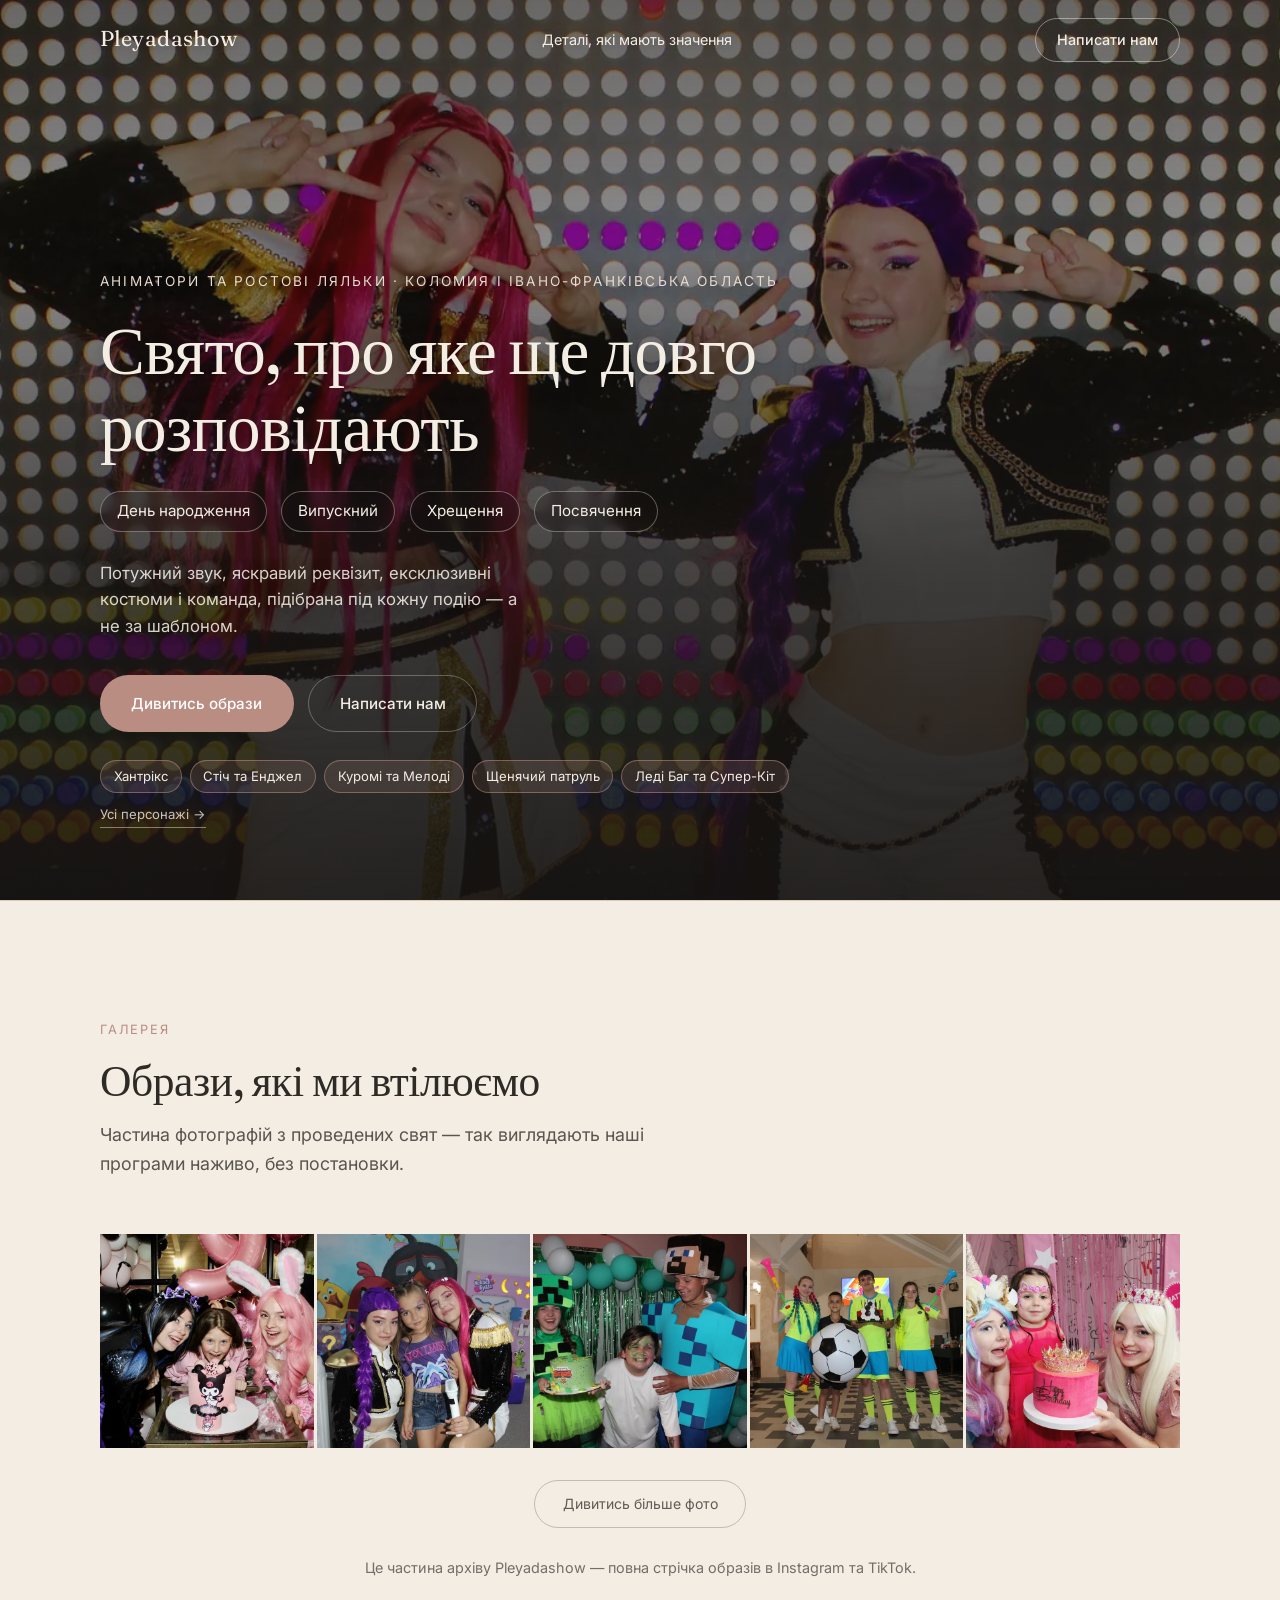
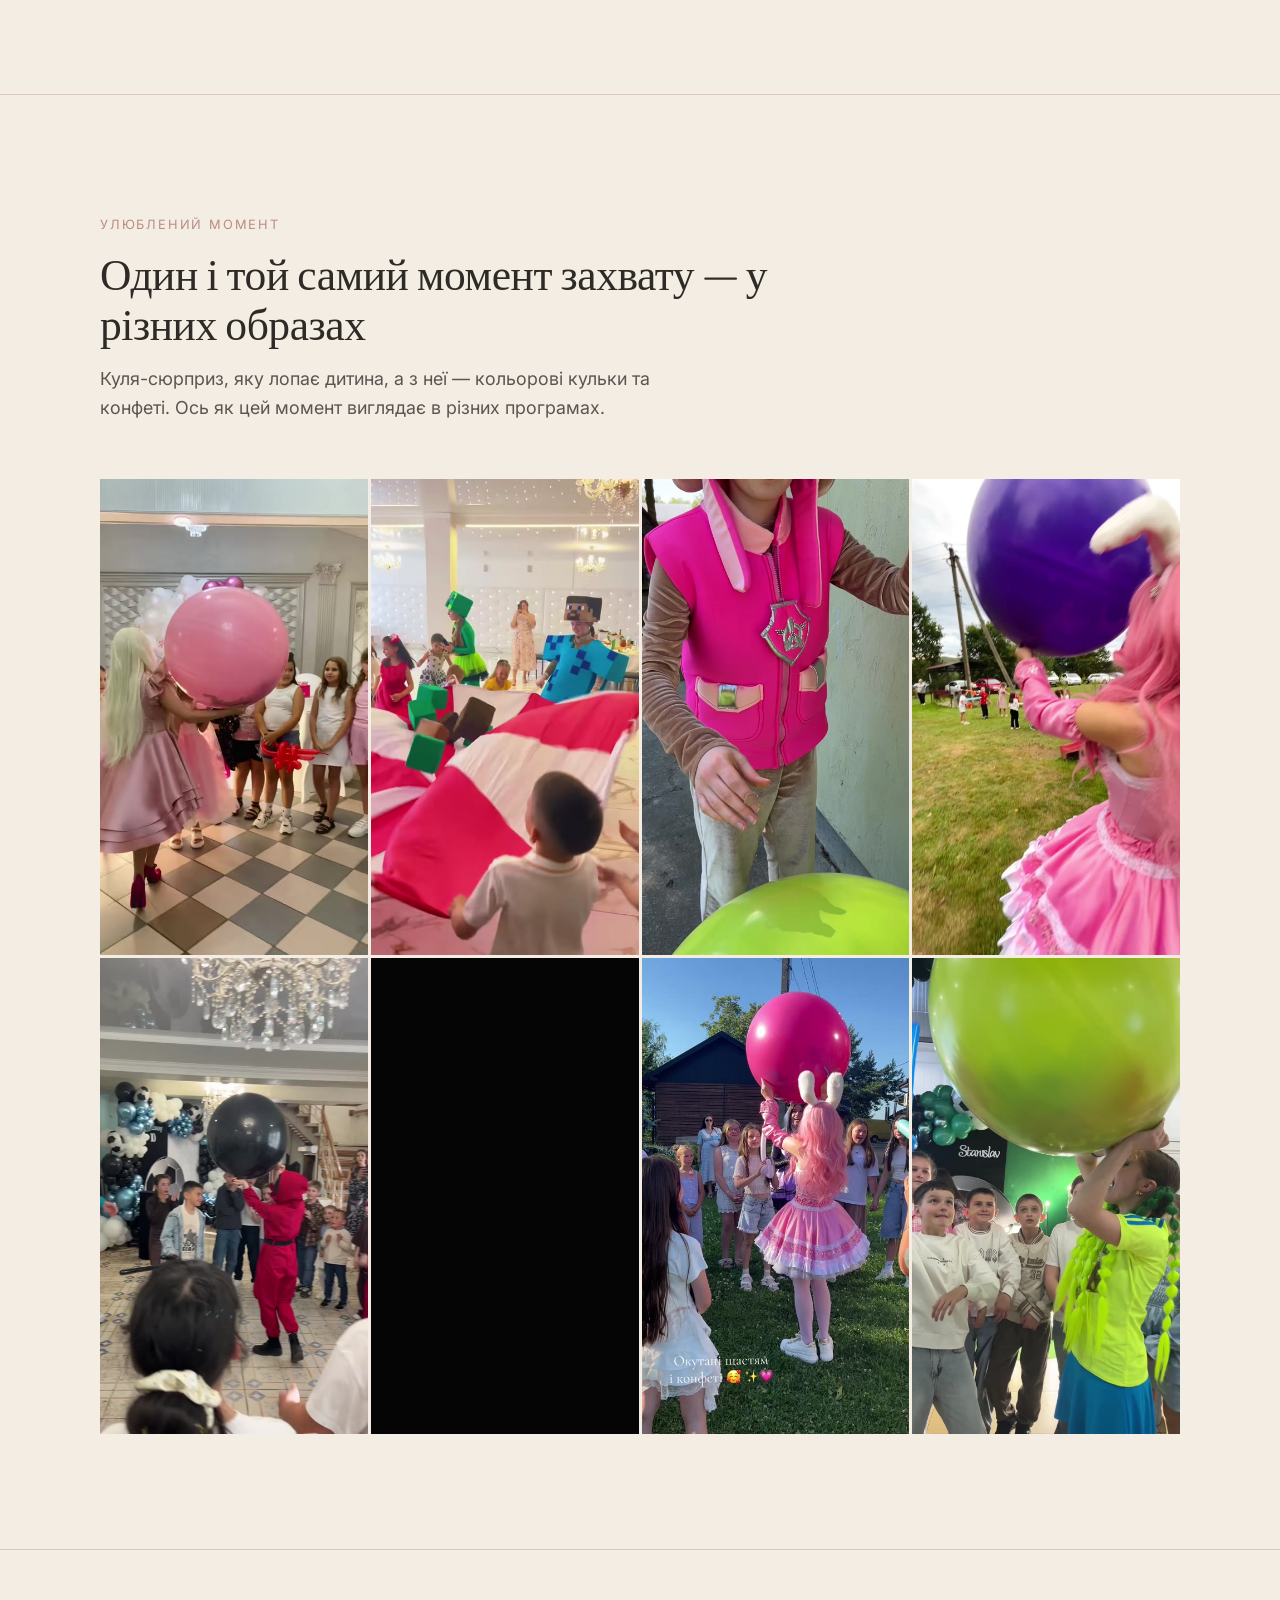
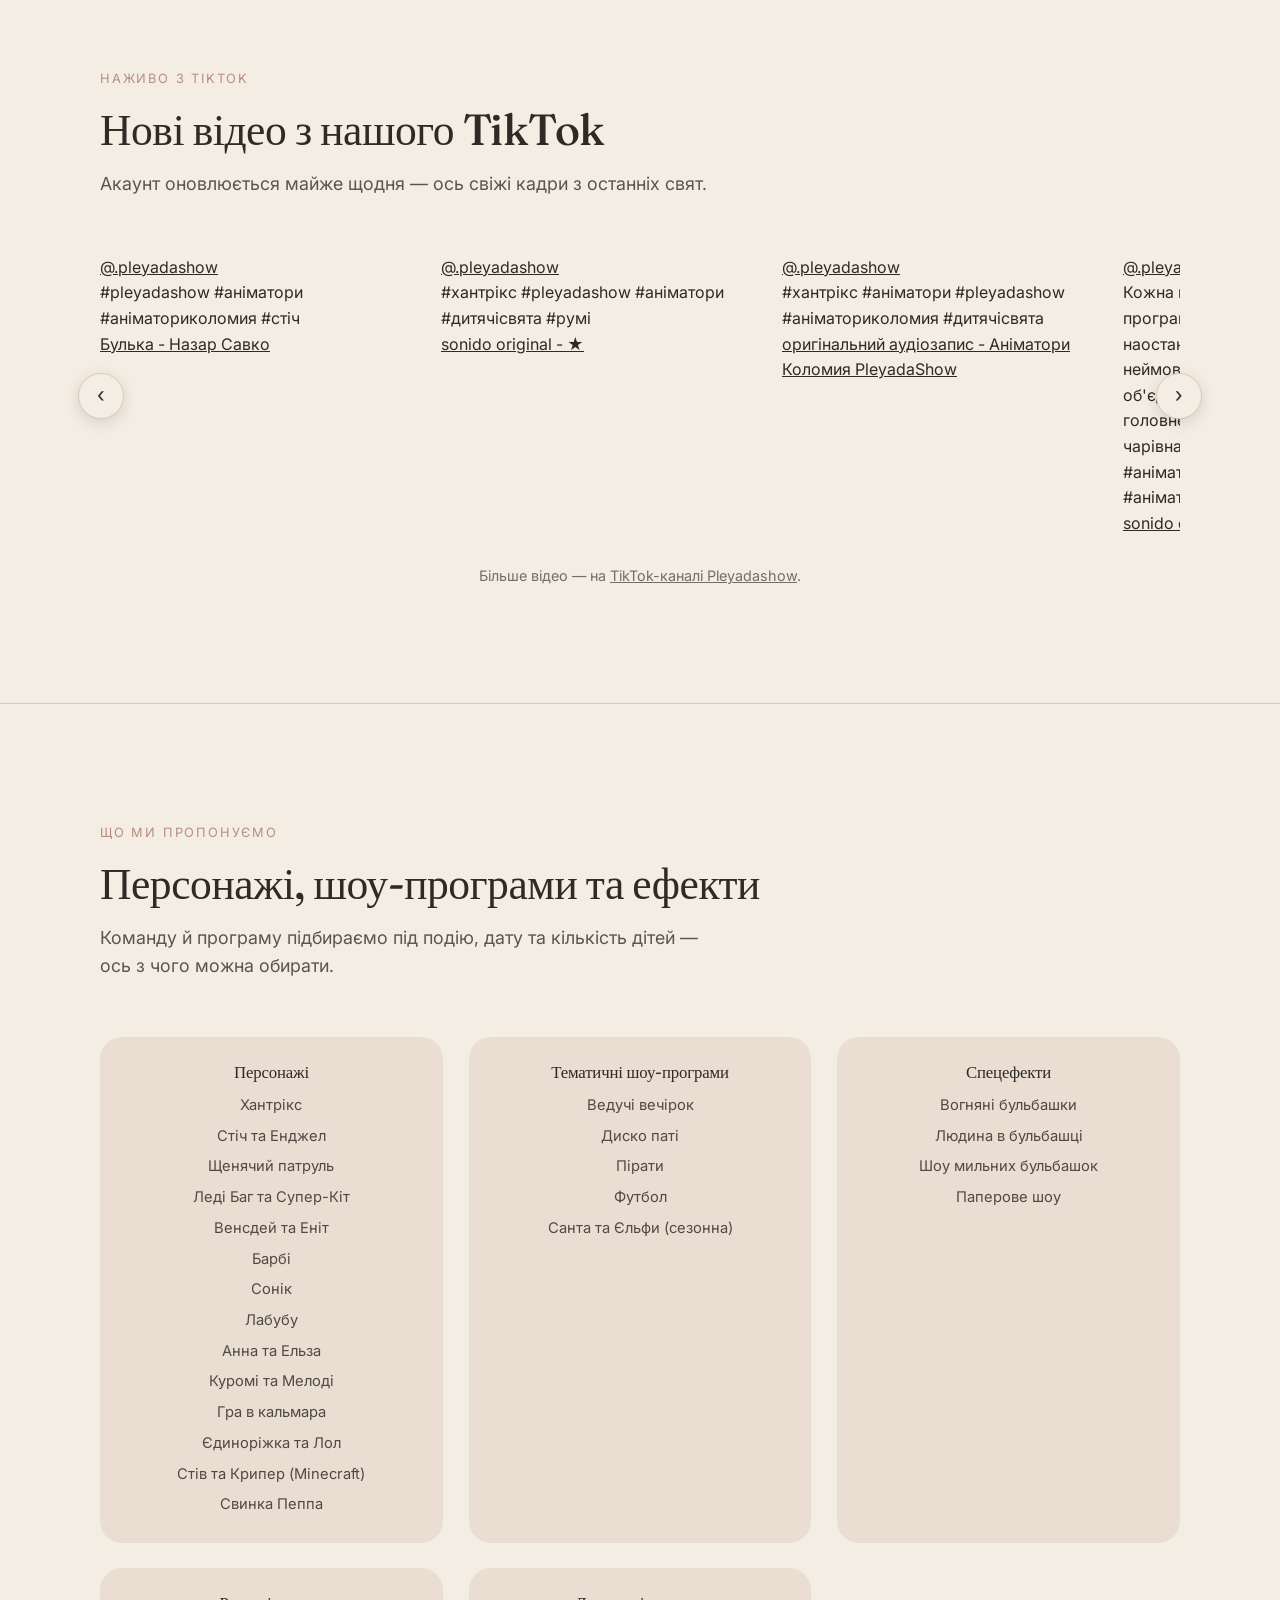
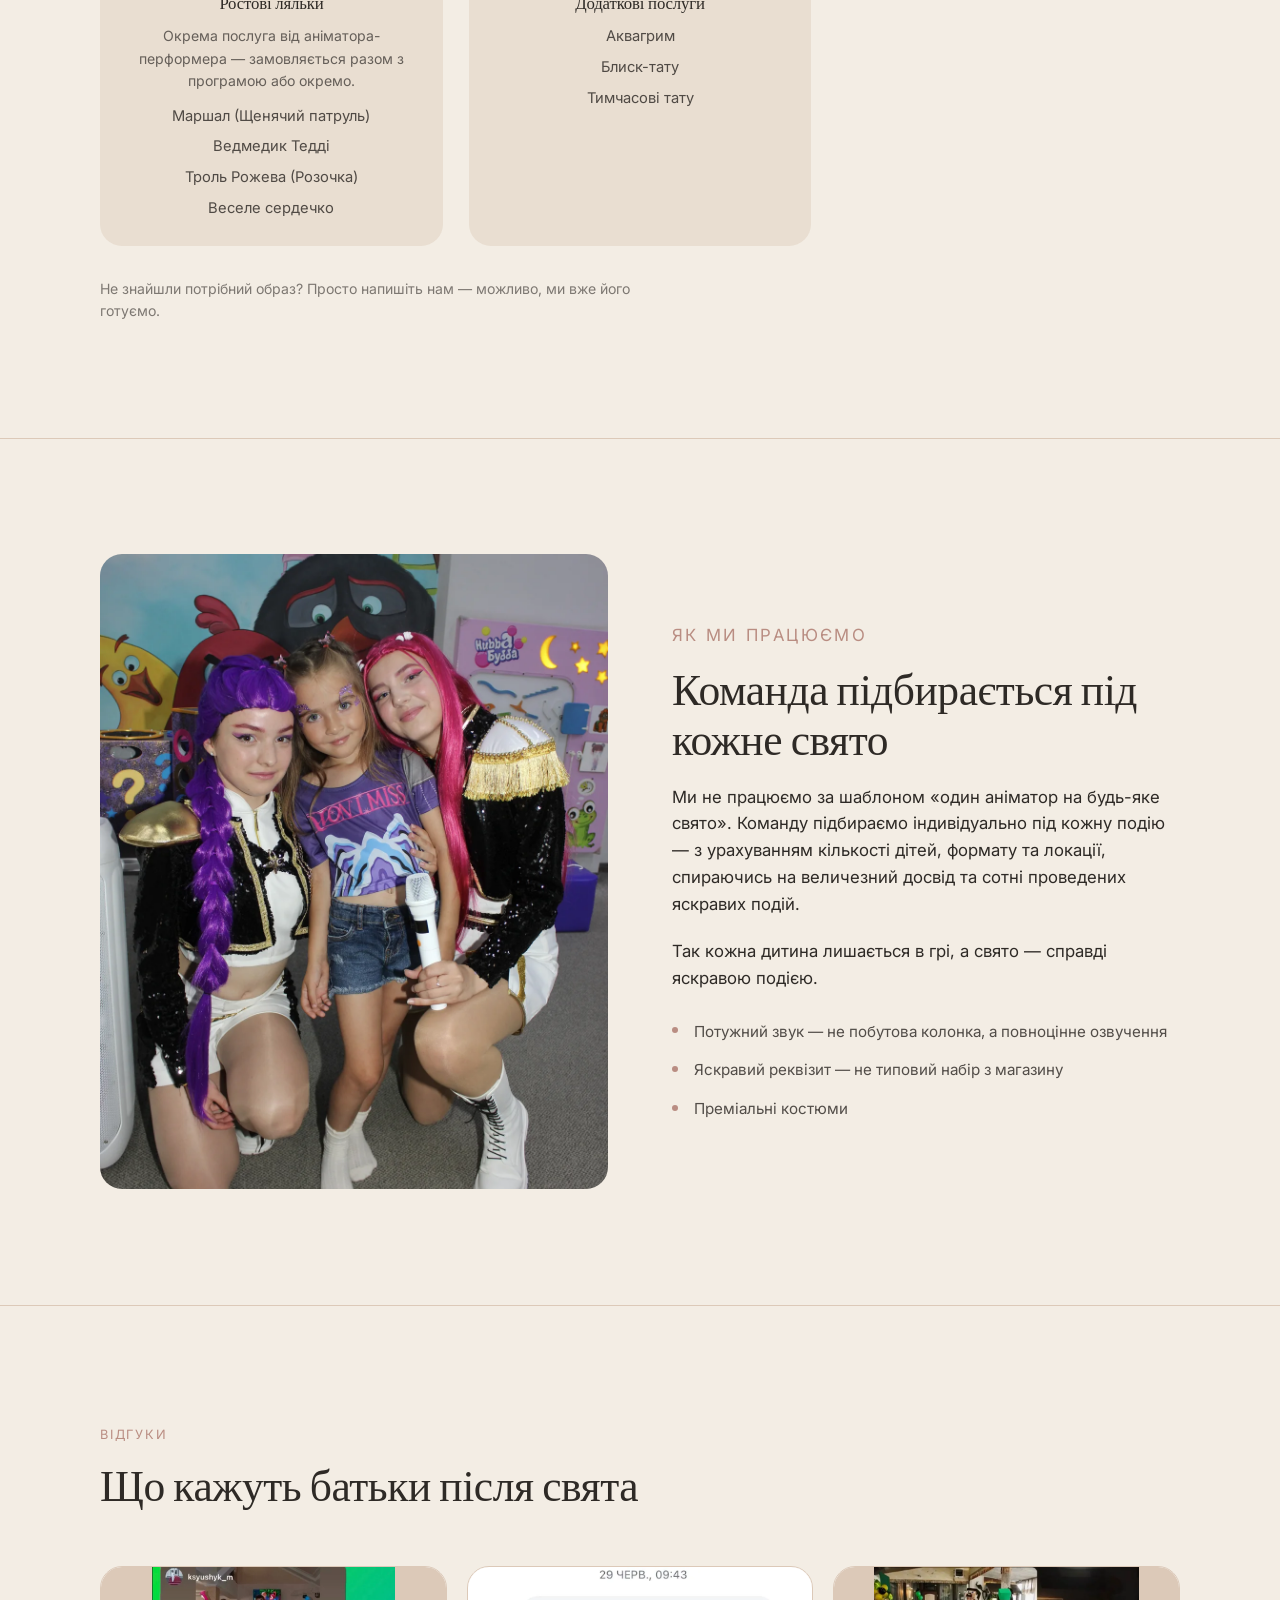
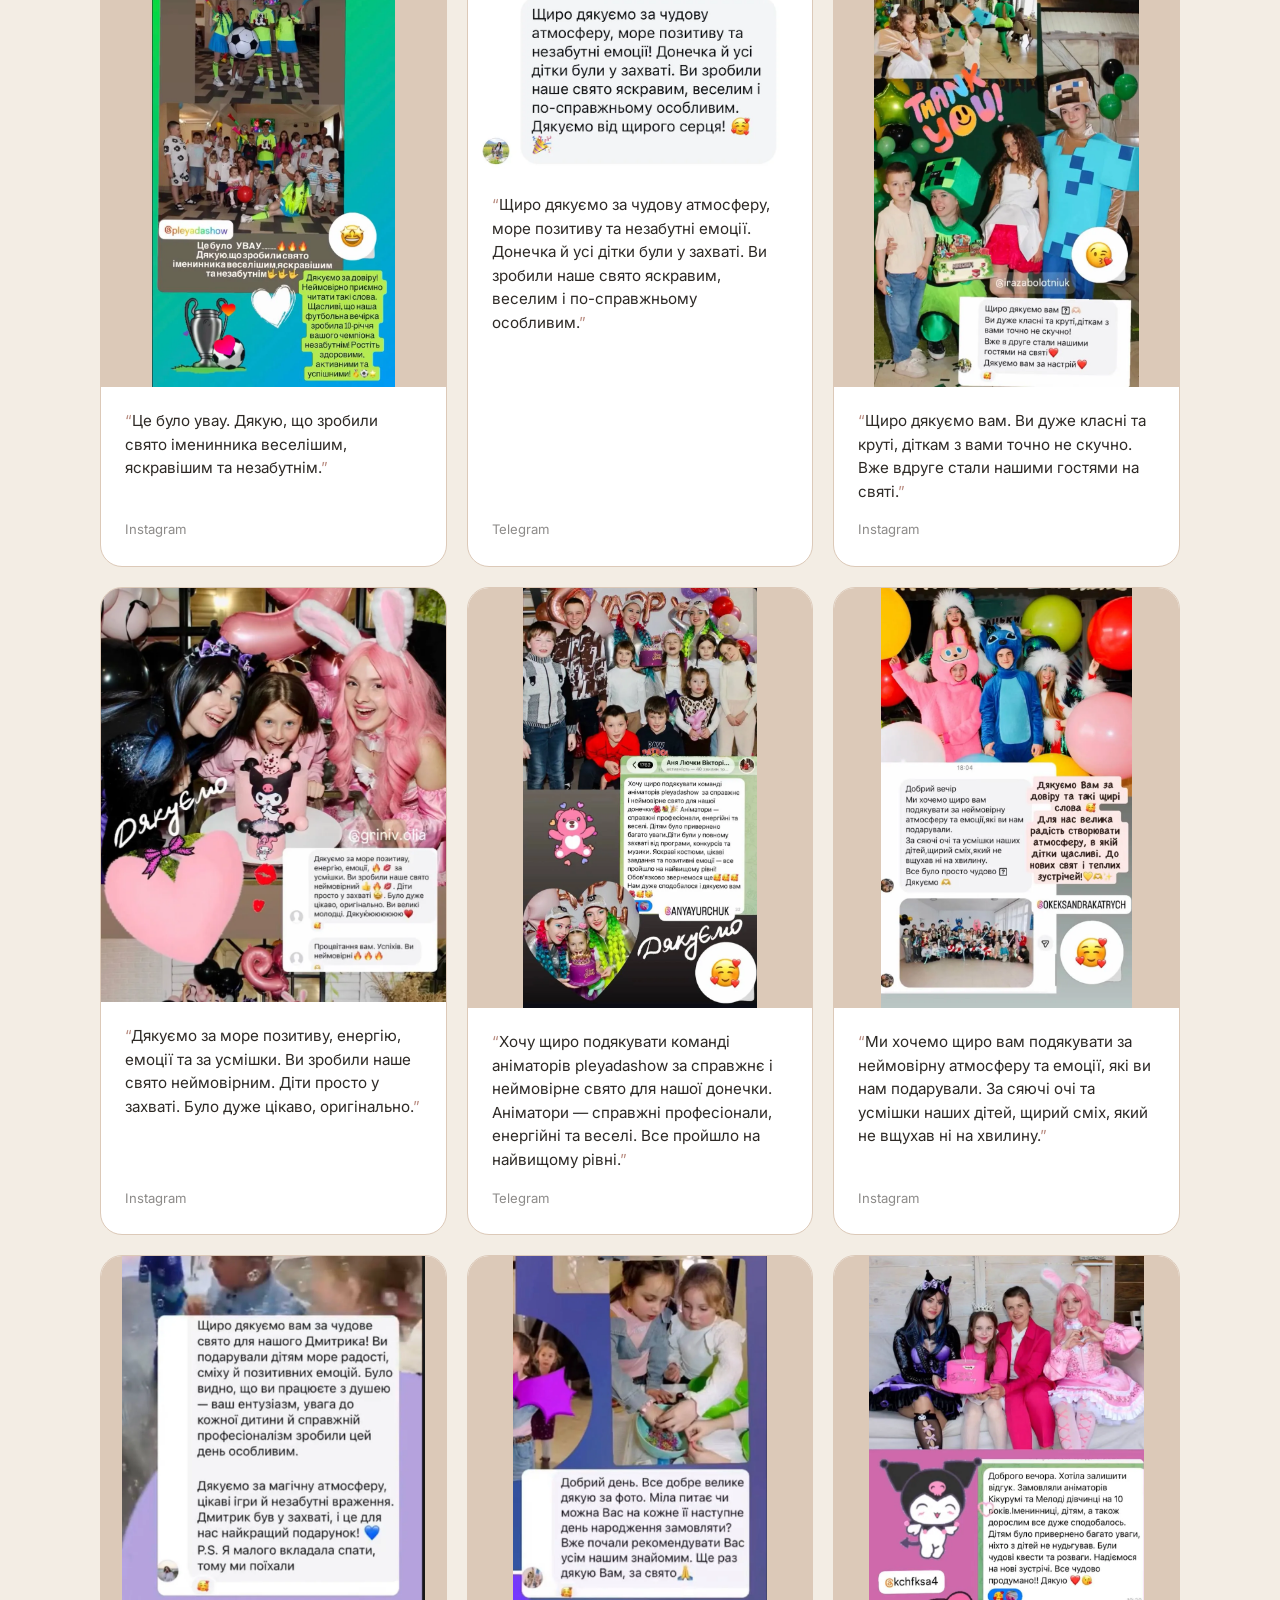
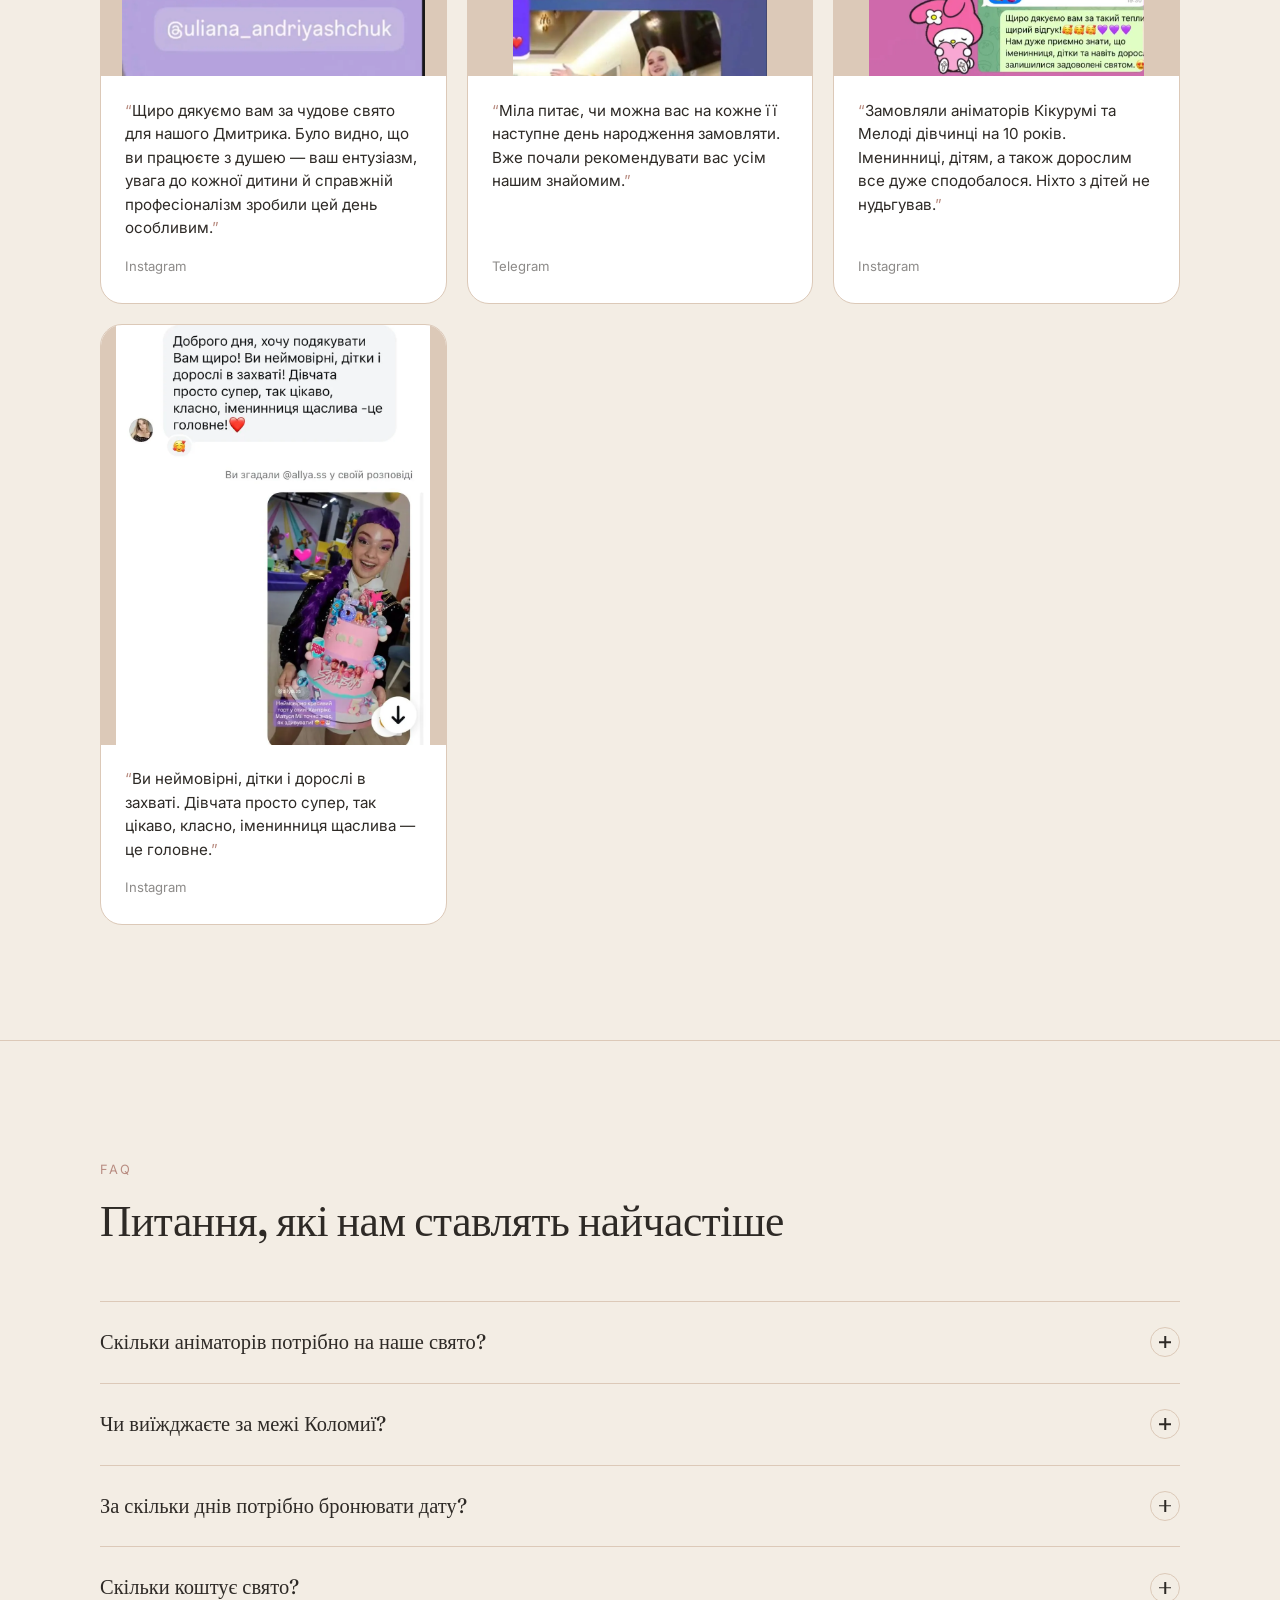
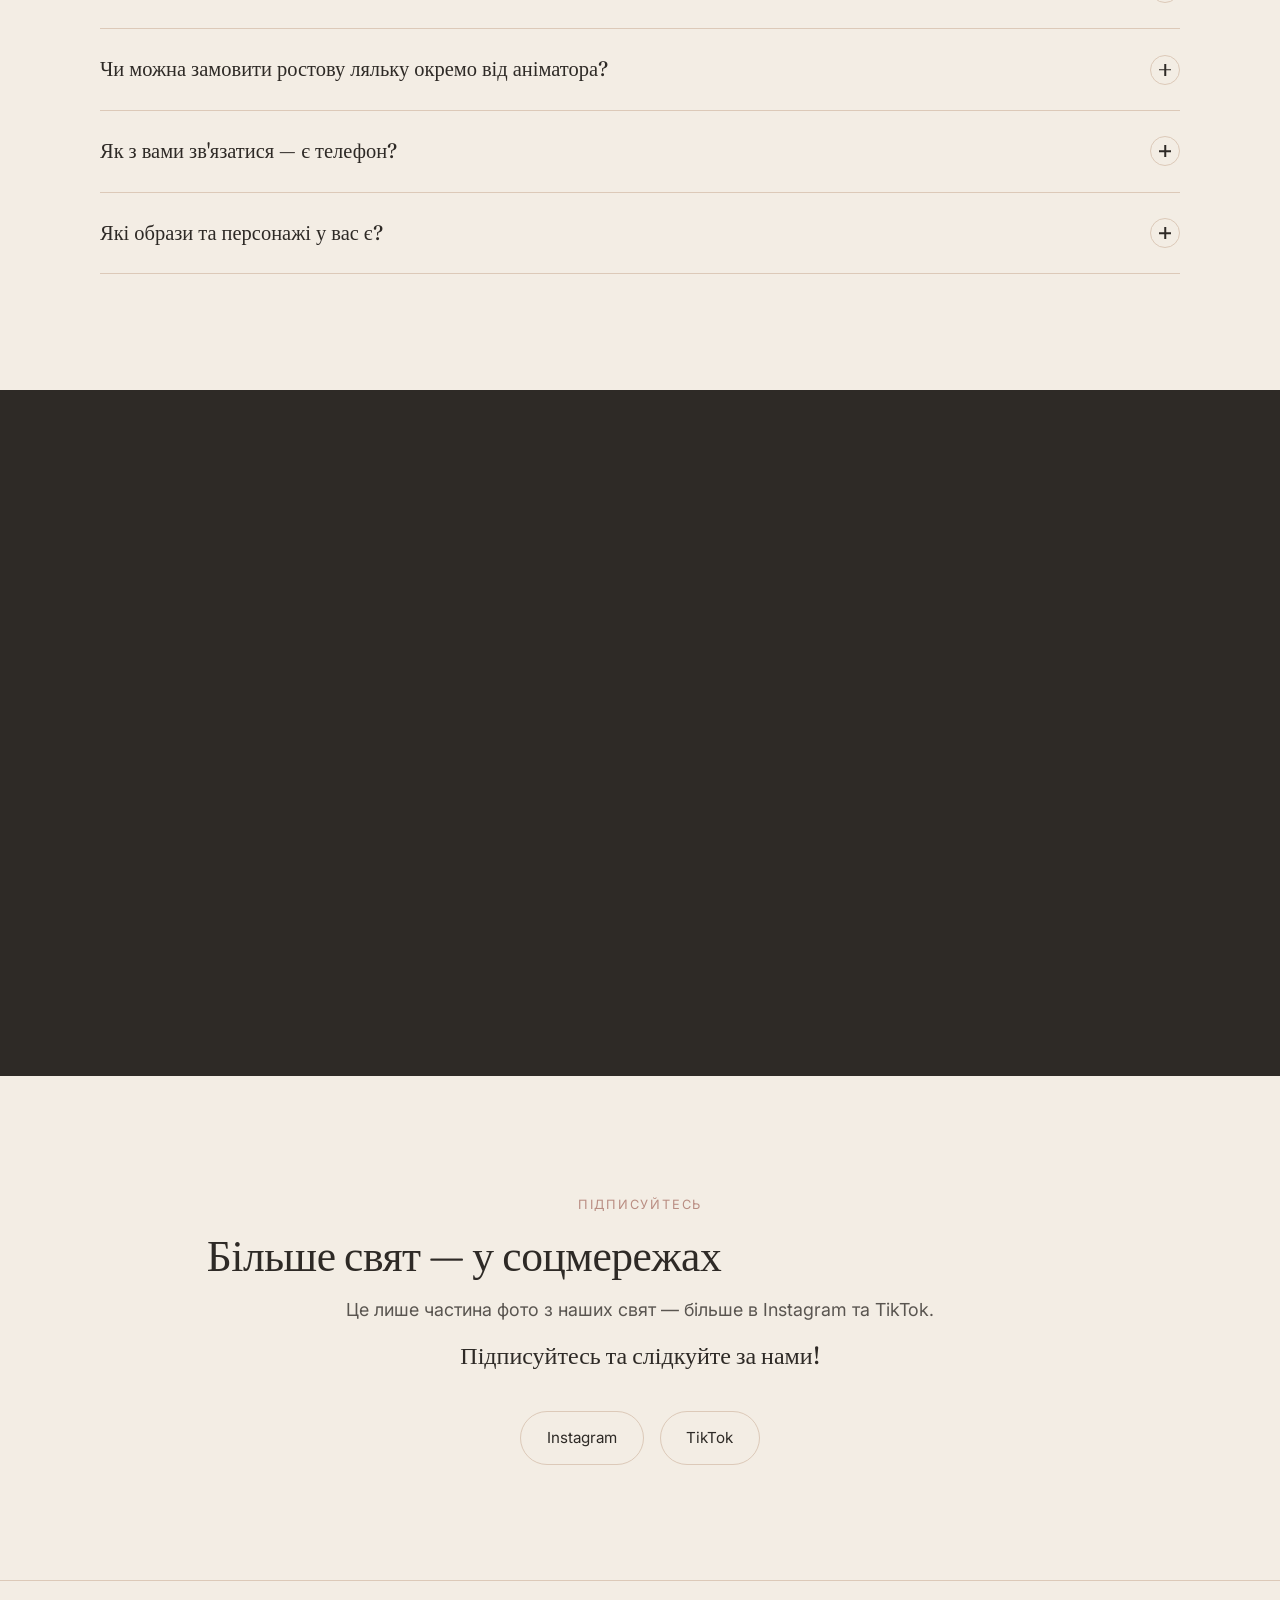
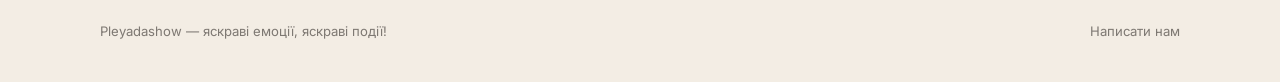
==== index.html @ 6a810af1 "Додано гамбургер-меню для мобільної навігації - Іконка гамбургера в шапці на мобільних (<640px), від" ====
<!DOCTYPE html>
<html lang="uk">
<head>
<!-- Google tag (gtag.js) -->
<script async src="https://www.googletagmanager.com/gtag/js?id=G-N60QJBLRVB"></script>
<script>
  window.dataLayer = window.dataLayer || [];
  function gtag(){dataLayer.push(arguments);}
  gtag('js', new Date());
  gtag('config', 'G-N60QJBLRVB');
</script>
<meta charset="UTF-8">
<meta name="viewport" content="width=device-width, initial-scale=1">
<title>Pleyadashow — аніматори та ростові ляльки в Коломиї | Івано-Франківська область</title>
<meta name="description" content="Аніматори та ростові ляльки для дитячих свят у Коломиї, Івано-Франківську, Косові та по всій області. Дні народження, випускні, хрещення, посвячення. Пишіть у Telegram або Instagram.">
<link rel="canonical" href="https://animatory.in.ua/">

<!-- Open Graph -->
<meta property="og:type" content="website">
<meta property="og:locale" content="uk_UA">
<meta property="og:site_name" content="Pleyadashow">
<meta property="og:title" content="Pleyadashow — аніматори та ростові ляльки в Коломиї">
<meta property="og:description" content="Аніматори та ростові ляльки для дитячих свят у Коломиї, Івано-Франківську, Косові та по всій області. Дні народження, випускні, хрещення, посвячення.">
<meta property="og:url" content="https://animatory.in.ua/">
<meta property="og:image" content="https://animatory.in.ua/assets/images/og-image.jpg">
<meta property="og:image:width" content="1200">
<meta property="og:image:height" content="630">
<meta name="twitter:card" content="summary_large_image">
<meta name="twitter:title" content="Pleyadashow — аніматори та ростові ляльки в Коломиї">
<meta name="twitter:description" content="Аніматори та ростові ляльки для дитячих свят у Коломиї, Івано-Франківську, Косові та по всій області.">
<meta name="twitter:image" content="https://animatory.in.ua/assets/images/og-image.jpg">

<link rel="icon" href="favicon.ico" sizes="any">
<link rel="icon" type="image/png" sizes="32x32" href="assets/images/favicon-32.png">
<link rel="icon" type="image/png" sizes="192x192" href="assets/images/icon-192.png">
<link rel="apple-touch-icon" href="assets/images/apple-touch-icon.png">
<meta name="theme-color" content="#2E2A26">

<link rel="preconnect" href="https://fonts.googleapis.com">
<link rel="preconnect" href="https://fonts.gstatic.com" crossorigin>
<link href="https://fonts.googleapis.com/css2?family=Fraunces:ital,opsz,wght@0,9..144,400;0,9..144,500;1,9..144,500&family=Inter:wght@400;500;600&display=swap" rel="stylesheet">
<link rel="stylesheet" href="assets/css/style.css">

<script type="application/ld+json">
{
  "@context": "https://schema.org",
  "@type": "EntertainmentBusiness",
  "name": "Pleyadashow",
  "description": "Аніматори та ростові ляльки для дитячих свят: дні народження, випускні, хрещення, посвячення. Працюємо в Коломиї, Івано-Франківську, Косові та по всій області.",
  "url": "https://animatory.in.ua/",
  "image": "https://animatory.in.ua/assets/images/og-image.jpg",
  "telephone": "+380637863877",
  "priceRange": "$$",
  "address": {
    "@type": "PostalAddress",
    "addressLocality": "Коломия",
    "addressRegion": "Івано-Франківська область",
    "addressCountry": "UA"
  },
  "areaServed": [
    {"@type": "City", "name": "Коломия"},
    {"@type": "City", "name": "Івано-Франківськ"},
    {"@type": "City", "name": "Косів"},
    {"@type": "City", "name": "Городенка"},
    {"@type": "City", "name": "Снятин"},
    {"@type": "City", "name": "Ланчин"},
    {"@type": "City", "name": "Космач"},
    {"@type": "City", "name": "Печеніжин"},
    {"@type": "City", "name": "Рожнів (Косівський район)"},
    {"@type": "City", "name": "Матеївці"},
    {"@type": "City", "name": "Яремче"},
    {"@type": "City", "name": "Заболотів"},
    {"@type": "City", "name": "Гвіздець"},
    {"@type": "City", "name": "Отинія"},
    {"@type": "City", "name": "Чернелиця (Коломийський район)"},
    {"@type": "City", "name": "Коршів (Коломийський район)"},
    {"@type": "City", "name": "Нижнів (Коломийський район)"},
    {"@type": "City", "name": "Підгайчики"},
    {"@type": "City", "name": "П'ядики"},
    {"@type": "City", "name": "Кути"},
    {"@type": "City", "name": "Яблунів"},
    {"@type": "City", "name": "Пістинь"},
    {"@type": "City", "name": "Кобаки"},
    {"@type": "City", "name": "Річка"},
    {"@type": "City", "name": "Шешори"}
  ],
  "sameAs": [
    "https://instagram.com/pleyadashow",
    "https://t.me/Fetyushka",
    "https://tiktok.com/@.pleyadashow"
  ]
}
</script>

<script type="application/ld+json">
{
  "@context": "https://schema.org",
  "@type": "FAQPage",
  "mainEntity": [
    {
      "@type": "Question",
      "name": "Скільки аніматорів потрібно на наше свято?",
      "acceptedAnswer": {
        "@type": "Answer",
        "text": "Ми не працюємо за шаблоном «один аніматор на будь-яке свято». Команду підбираємо індивідуально під кожну подію — з урахуванням кількості дітей, формату та локації, спираючись на великий досвід та сотні проведених свят. Фінальне рішення приймаємо після короткого брифу від вас: дата, кількість дітей, формат і місце проведення."
      }
    },
    {
      "@type": "Question",
      "name": "Чи виїжджаєте за межі Коломиї?",
      "acceptedAnswer": {
        "@type": "Answer",
        "text": "Так, ми працюємо по всій Коломийській та Косівській округах, а також виїжджаємо в Івано-Франківськ. Виїжджаємо в Косів, Городенку та Снятин так само часто, як працюємо в Коломиї. У Яремче та в Печеніжині також маємо досвід виїзних свят. У Ланчині та Заболотові теж проводили дитячі свята. Наші свята бачили і в Космачі, Рожнові на Косівщині, Матеївцях, Отинії, Кутах та багатьох інших населених пунктах регіону. Не знайшли своє місто чи село у списку — просто напишіть нам, скоріше за все ми туди теж доїдемо."
      }
    },
    {
      "@type": "Question",
      "name": "За скільки днів потрібно бронювати дату?",
      "acceptedAnswer": {
        "@type": "Answer",
        "text": "Чим раніше — тим вища ймовірність, що потрібна дата вільна. Але буває, що звертаються навіть у день свята — і якщо команда вільна й встигає доїхати вчасно, ми беремося за замовлення. Все індивідуально — просто напишіть нам, і ми одразу скажемо, чи вільна дата."
      }
    },
    {
      "@type": "Question",
      "name": "Скільки коштує свято?",
      "acceptedAnswer": {
        "@type": "Answer",
        "text": "Ціну ми називаємо лише після короткого брифу: дата, кількість дітей, формат і локація впливають на розрахунок. Якщо потрібна дата вже зайнята, повідомляємо про це одразу, без зайвих розрахунків. Якщо вільна — називаємо ціну одразу після брифу, у Telegram або Instagram."
      }
    },
    {
      "@type": "Question",
      "name": "Чи можна замовити ростову ляльку окремо від аніматора?",
      "acceptedAnswer": {
        "@type": "Answer",
        "text": "Так, ростова лялька — окрема послуга від аніматора-перформера. Вона може бути частиною програми з аніматорами або замовлятися окремо — залежить від формату свята."
      }
    },
    {
      "@type": "Question",
      "name": "Як з вами зв'язатися — є телефон?",
      "acceptedAnswer": {
        "@type": "Answer",
        "text": "Так, номер: +380 63 786 3877. Але швидше відповідаємо в Telegram або Instagram Директ — там і порахуємо вартість одразу."
      }
    },
    {
      "@type": "Question",
      "name": "Які образи та персонажі у вас є?",
      "acceptedAnswer": {
        "@type": "Answer",
        "text": "У нас великий перелік образів — від Хантрікс і Щенячого патруля до Соніка, Барбі та Лабубу, а також тематичні шоу-програми: диско-паті, пірати, футбол. Повний перелік дивіться в розділі «Що ми пропонуємо», або просто напишіть нам — підкажемо, що підійде для вашого свята."
      }
    }
  ]
}
</script>
</head>
<body>

<header class="site-header">
  <div class="container">
    <a href="#top" class="logo">Pleyadashow</a>
    <nav class="site-nav">
      <a href="experience.html">Деталі, які мають значення</a>
    </nav>
    <div class="header-actions">
      <a href="#contact" class="btn btn--outline header-cta">Написати нам</a>
      <button type="button" class="menu-toggle" id="menu-toggle" aria-label="Відкрити меню" aria-expanded="false" aria-controls="mobile-menu">
        <span></span><span></span><span></span>
      </button>
    </div>
  </div>
  <nav class="mobile-menu" id="mobile-menu" aria-hidden="true">
    <a href="#top">Головна</a>
    <a href="experience.html">Деталі, які мають значення</a>
  </nav>
</header>
<div class="mobile-menu-backdrop" id="mobile-menu-backdrop"></div>

<main id="top">

  <!-- ============================= HERO ============================= -->
  <section class="hero">
    <div class="hero-media" data-parallax>
      <img src="assets/images/gallery/gallery-23-full.webp" alt="Дует аніматорок Хантрікс на неоновому танцполі" width="1080" height="1600" fetchpriority="high">
    </div>
    <div class="hero-scrim"></div>
    <div class="hero-content container">
      <p class="hero-kicker">Аніматори та ростові ляльки · Коломия і Івано-Франківська область</p>
      <h1 class="hero-title">Свято, про яке ще довго розповідають</h1>
      <ul class="hero-events">
        <li>День народження</li>
        <li>Випускний</li>
        <li>Хрещення</li>
        <li>Посвячення</li>
      </ul>
      <p class="hero-lede">Потужний звук, яскравий реквізит, ексклюзивні костюми і команда, підібрана під кожну подію — а не за шаблоном.</p>
      <div class="hero-actions">
        <a href="#gallery" class="btn btn--accent">Дивитись образи</a>
        <a href="#contact" class="btn btn--on-dark">Написати нам</a>
      </div>

      <div class="hero-characters">
        <ul class="character-chips">
          <li><a href="#programs">Хантрікс</a></li>
          <li><a href="#programs">Стіч та Енджел</a></li>
          <li><a href="#programs">Куромі та Мелоді</a></li>
          <li><a href="#programs">Щенячий патруль</a></li>
          <li><a href="#programs">Леді Баг та Супер-Кіт</a></li>
        </ul>
        <a href="#programs" class="character-more">Усі персонажі <span class="arrow">→</span></a>
      </div>
    </div>
  </section>

  <!-- ============================= GALLERY ============================= -->
  <section id="gallery" class="section section--divider">
    <div class="container">
      <div class="section-head" data-reveal>
        <p class="eyebrow">Галерея</p>
        <h2 class="section-title">Образи, які ми втілюємо</h2>
        <p class="section-lede">Частина фотографій з проведених свят — так виглядають наші програми наживо, без постановки.</p>
      </div>
      <ul class="gallery-grid">
          <li><button type="button" class="gallery-item" data-full="assets/images/gallery/gallery-01-full.webp"><img src="assets/images/gallery/gallery-01.webp" alt="Аніматори в образах Куромі та Мелоді на дитячому святі" loading="lazy" width="640" height="640"></button></li>
          <li><button type="button" class="gallery-item" data-full="assets/images/gallery/gallery-02-full.webp"><img src="assets/images/gallery/gallery-02.webp" alt="Аніматори Румі та Міра з шоу Хантрікс вітають іменинницю" loading="lazy" width="640" height="640"></button></li>
          <li><button type="button" class="gallery-item" data-full="assets/images/gallery/gallery-03-full.webp"><img src="assets/images/gallery/gallery-03.webp" alt="Аніматори в образах Стіва та Кріпера з Майнкрафт на дні народження" loading="lazy" width="640" height="640"></button></li>
          <li><button type="button" class="gallery-item" data-full="assets/images/gallery/gallery-04-full.webp"><img src="assets/images/gallery/gallery-04.webp" alt="Футбольна тематична вечірка на дитячому дні народження" loading="lazy" width="640" height="640"></button></li>
          <li><button type="button" class="gallery-item" data-full="assets/images/gallery/gallery-05-full.webp"><img src="assets/images/gallery/gallery-05.webp" alt="Аніматори в образах Єдиноріжки та Барбі вітають іменинницю" loading="lazy" width="640" height="640"></button></li>
          <li class="gallery-extra"><button type="button" class="gallery-item" data-full="assets/images/gallery/gallery-06-full.webp"><img src="assets/images/gallery/gallery-06.webp" alt="Ростова лялька Маршал вітається з хлопчиком на святі надворі" loading="lazy" width="640" height="640"></button></li>
          <li class="gallery-extra"><button type="button" class="gallery-item" data-full="assets/images/gallery/gallery-07-full.webp"><img src="assets/images/gallery/gallery-07.webp" alt="Аніматори диско-паті з іменинницею серед срібних кульок" loading="lazy" width="640" height="640"></button></li>
          <li class="gallery-extra"><button type="button" class="gallery-item" data-full="assets/images/gallery/gallery-08-full.webp"><img src="assets/images/gallery/gallery-08.webp" alt="Аніматор диско-паті з дівчинкою та великою срібною кулею" loading="lazy" width="640" height="640"></button></li>
          <li class="gallery-extra"><button type="button" class="gallery-item" data-full="assets/images/gallery/gallery-09-full.webp"><img src="assets/images/gallery/gallery-09.webp" alt="Аніматори диско-паті на святі Baby Boom" loading="lazy" width="640" height="640"></button></li>
          <li class="gallery-extra"><button type="button" class="gallery-item" data-full="assets/images/gallery/gallery-10-full.webp"><img src="assets/images/gallery/gallery-10.webp" alt="Футбольна програма — діти грають з парашутом надворі" loading="lazy" width="640" height="640"></button></li>
          <li class="gallery-extra"><button type="button" class="gallery-item" data-full="assets/images/gallery/gallery-11-full.webp"><img src="assets/images/gallery/gallery-11.webp" alt="Команда аніматорів футбольної програми з дітьми надворі" loading="lazy" width="640" height="640"></button></li>
          <li class="gallery-extra"><button type="button" class="gallery-item" data-full="assets/images/gallery/gallery-12-full.webp"><img src="assets/images/gallery/gallery-12.webp" alt="Діти грають на тематичному килимку футбольної програми" loading="lazy" width="640" height="640"></button></li>
          <li class="gallery-extra"><button type="button" class="gallery-item" data-full="assets/images/gallery/gallery-13-full.webp"><img src="assets/images/gallery/gallery-13.webp" alt="Дует аніматорів у образах піратів на святі" loading="lazy" width="640" height="640"></button></li>
          <li class="gallery-extra"><button type="button" class="gallery-item" data-full="assets/images/gallery/gallery-14-full.webp"><img src="assets/images/gallery/gallery-14.webp" alt="Аніматори-пірати з прапором надворі" loading="lazy" width="640" height="640"></button></li>
          <li class="gallery-extra"><button type="button" class="gallery-item" data-full="assets/images/gallery/gallery-15-full.webp"><img src="assets/images/gallery/gallery-15.webp" alt="Аніматор показує вогняне шоу поруч з дитиною" loading="lazy" width="640" height="640"></button></li>
          <li class="gallery-extra"><button type="button" class="gallery-item" data-full="assets/images/gallery/gallery-16-full.webp"><img src="assets/images/gallery/gallery-16.webp" alt="Ведучі вечірки з м'ячем на футбольній тематичній програмі" loading="lazy" width="640" height="640"></button></li>
          <li class="gallery-extra"><button type="button" class="gallery-item" data-full="assets/images/gallery/gallery-17-full.webp"><img src="assets/images/gallery/gallery-17.webp" alt="Аніматори Стіч та Енджел з дитиною на святі" loading="lazy" width="640" height="640"></button></li>
          <li class="gallery-extra"><button type="button" class="gallery-item" data-full="assets/images/gallery/gallery-18-full.webp"><img src="assets/images/gallery/gallery-18.webp" alt="Аніматорки в образі Єдиноріжки з тортом на день народження" loading="lazy" width="640" height="640"></button></li>
          <li class="gallery-extra"><button type="button" class="gallery-item" data-full="assets/images/gallery/gallery-19-full.webp"><img src="assets/images/gallery/gallery-19.webp" alt="Вогняне шоу з аніматором та дитиною на святі" loading="lazy" width="640" height="640"></button></li>
          <li class="gallery-extra"><button type="button" class="gallery-item" data-full="assets/images/gallery/gallery-20-full.webp"><img src="assets/images/gallery/gallery-20.webp" alt="Тріо аніматорів Хантрікс з дівчинкою на святі" loading="lazy" width="640" height="640"></button></li>
          <li class="gallery-extra"><button type="button" class="gallery-item" data-full="assets/images/gallery/gallery-21-full.webp"><img src="assets/images/gallery/gallery-21.webp" alt="Аніматорка в образі Хантрікс з дівчинкою на святі" loading="lazy" width="640" height="640"></button></li>
          <li class="gallery-extra"><button type="button" class="gallery-item" data-full="assets/images/gallery/gallery-22-full.webp"><img src="assets/images/gallery/gallery-22.webp" alt="Аніматорка Хантрікс з дитиною біля тематичного реквізиту" loading="lazy" width="640" height="640"></button></li>
          <li class="gallery-extra"><button type="button" class="gallery-item" data-full="assets/images/gallery/gallery-23-full.webp"><img src="assets/images/gallery/gallery-23.webp" alt="Дует аніматорок Хантрікс позують на неоновому танцполі" loading="lazy" width="640" height="640"></button></li>
          <li class="gallery-extra"><button type="button" class="gallery-item" data-full="assets/images/gallery/gallery-24-full.webp"><img src="assets/images/gallery/gallery-24.webp" alt="Аніматори Стіч та Енджел грають з дітьми на тематичному килимку" loading="lazy" width="640" height="640"></button></li>
          <li class="gallery-extra"><button type="button" class="gallery-item" data-full="assets/images/gallery/gallery-25-full.webp"><img src="assets/images/gallery/gallery-25.webp" alt="Аніматори Стіч та Енджел з дітьми на тематичному килимку" loading="lazy" width="640" height="640"></button></li>
          <li class="gallery-extra"><button type="button" class="gallery-item" data-full="assets/images/gallery/gallery-26-full.webp"><img src="assets/images/gallery/gallery-26.webp" alt="Аніматори Стіч та Енджел обіймають групу малюків" loading="lazy" width="640" height="640"></button></li>
          <li class="gallery-extra"><button type="button" class="gallery-item" data-full="assets/images/gallery/gallery-27-full.webp"><img src="assets/images/gallery/gallery-27.webp" alt="Аніматорки Єдиноріжка та Лол з дівчинкою надворі" loading="lazy" width="640" height="640"></button></li>
          <li class="gallery-extra"><button type="button" class="gallery-item" data-full="assets/images/gallery/gallery-28-full.webp"><img src="assets/images/gallery/gallery-28.webp" alt="Команда футбольної програми на святкуванні дня народження" loading="lazy" width="640" height="640"></button></li>
          <li class="gallery-extra"><button type="button" class="gallery-item" data-full="assets/images/gallery/gallery-29-full.webp"><img src="assets/images/gallery/gallery-29.webp" alt="Ростова лялька Свинка Пеппа на дитячому святі" loading="lazy" width="640" height="640"></button></li>
          <li class="gallery-extra"><button type="button" class="gallery-item" data-full="assets/images/gallery/gallery-30-full.webp"><img src="assets/images/gallery/gallery-30.webp" alt="Дует аніматорок Єдиноріжка з тортом на день народження" loading="lazy" width="640" height="640"></button></li>
          <li class="gallery-extra"><button type="button" class="gallery-item" data-full="assets/images/gallery/gallery-31-full.webp"><img src="assets/images/gallery/gallery-31.webp" alt="Команда футбольної програми з дітьми на святі в приміщенні" loading="lazy" width="640" height="640"></button></li>
          <li class="gallery-extra"><button type="button" class="gallery-item" data-full="assets/images/gallery/gallery-32-full.webp"><img src="assets/images/gallery/gallery-32.webp" alt="Аніматори диско-паті з тортом на день народження" loading="lazy" width="640" height="640"></button></li>
          <li class="gallery-extra"><button type="button" class="gallery-item" data-full="assets/images/gallery/gallery-33-full.webp"><img src="assets/images/gallery/gallery-33.webp" alt="Ростова лялька з дітьми в альтанці на святі надворі" loading="lazy" width="640" height="640"></button></li>
          <li class="gallery-extra"><button type="button" class="gallery-item" data-full="assets/images/gallery/gallery-34-full.webp"><img src="assets/images/gallery/gallery-34.webp" alt="Дует аніматорок Хантрікс з дівчинкою та тортом надворі" loading="lazy" width="640" height="640"></button></li>
          <li class="gallery-extra"><button type="button" class="gallery-item" data-full="assets/images/gallery/gallery-35-full.webp"><img src="assets/images/gallery/gallery-35.webp" alt="Аніматори Стіч та Енджел з дівчинкою та тортом на день народження" loading="lazy" width="640" height="640"></button></li>
          <li class="gallery-extra"><button type="button" class="gallery-item" data-full="assets/images/gallery/gallery-36-full.webp"><img src="assets/images/gallery/gallery-36.webp" alt="Ростова лялька з дітьми на святі надворі" loading="lazy" width="640" height="640"></button></li>
          <li class="gallery-extra"><button type="button" class="gallery-item" data-full="assets/images/gallery/gallery-37-full.webp"><img src="assets/images/gallery/gallery-37.webp" alt="Аніматори Стів та Крипер з Minecraft з дитиною на день народження" loading="lazy" width="640" height="640"></button></li>
          <li class="gallery-extra"><button type="button" class="gallery-item" data-full="assets/images/gallery/gallery-38-full.webp"><img src="assets/images/gallery/gallery-38.webp" alt="Вогняне шоу з аніматорами футбольної програми" loading="lazy" width="640" height="640"></button></li>
          <li class="gallery-extra"><button type="button" class="gallery-item" data-full="assets/images/gallery/gallery-39-full.webp"><img src="assets/images/gallery/gallery-39.webp" alt="Трійка аніматорів футбольної програми з тортом на день народження" loading="lazy" width="640" height="640"></button></li>
          <li class="gallery-extra"><button type="button" class="gallery-item" data-full="assets/images/gallery/gallery-40-full.webp"><img src="assets/images/gallery/gallery-40.webp" alt="Групове фото дітей і дорослих на святкуванні" loading="lazy" width="640" height="640"></button></li>
          <li class="gallery-extra"><button type="button" class="gallery-item" data-full="assets/images/gallery/gallery-41-full.webp"><img src="assets/images/gallery/gallery-41.webp" alt="Аніматорка Єдиноріжка з дівчинкою та тортом на день народження" loading="lazy" width="640" height="640"></button></li>
      </ul>
      <button type="button" class="gallery-more-btn" id="gallery-more-btn" aria-expanded="false">Дивитись більше фото</button>
      <p class="gallery-note">Це частина архіву Pleyadashow — повна стрічка образів в Instagram та TikTok.</p>
    </div>
  </section>

  <!-- ============================= VIDEO BLOCK ============================= -->
  <section class="section section--divider">
    <div class="container">
      <div class="section-head" data-reveal>
        <p class="eyebrow">Улюблений момент</p>
        <h2 class="section-title">Один і той самий момент захвату — у різних образах</h2>
        <p class="section-lede">Куля-сюрприз, яку лопає дитина, а з неї — кольорові кульки та конфеті. Ось як цей момент виглядає в різних програмах.</p>
      </div>
      <ul class="video-grid">
        <li class="video-item"><video src="assets/video/surprise-ball-01.mp4" poster="assets/video/surprise-ball-01.jpg" muted loop playsinline preload="none" aria-label="Куля-сюрприз — момент захвату, образ 1"></video></li>
        <li class="video-item"><video src="assets/video/surprise-ball-02.mp4" poster="assets/video/surprise-ball-02.jpg" muted loop playsinline preload="none" aria-label="Куля-сюрприз — момент захвату, образ 2"></video></li>
        <li class="video-item"><video src="assets/video/surprise-ball-03.mp4" poster="assets/video/surprise-ball-03.jpg" muted loop playsinline preload="none" aria-label="Куля-сюрприз — момент захвату, образ 3"></video></li>
        <li class="video-item"><video src="assets/video/surprise-ball-04.mp4" poster="assets/video/surprise-ball-04.jpg" muted loop playsinline preload="none" aria-label="Куля-сюрприз — момент захвату, образ 4"></video></li>
        <li class="video-item"><video src="assets/video/surprise-ball-05.mp4" poster="assets/video/surprise-ball-05.jpg" muted loop playsinline preload="none" aria-label="Куля-сюрприз — момент захвату, образ 5"></video></li>
        <li class="video-item"><video src="assets/video/surprise-ball-06.mp4" poster="assets/video/surprise-ball-06.jpg" muted loop playsinline preload="none" aria-label="Куля-сюрприз — момент захвату, образ 6"></video></li>
        <li class="video-item"><video src="assets/video/surprise-ball-07.mp4" poster="assets/video/surprise-ball-07.jpg" muted loop playsinline preload="none" aria-label="Куля-сюрприз — момент захвату, образ 7"></video></li>
        <li class="video-item"><video src="assets/video/surprise-ball-08.mp4" poster="assets/video/surprise-ball-08.jpg" muted loop playsinline preload="none" aria-label="Куля-сюрприз — момент захвату, образ 8"></video></li>
      </ul>
    </div>
  </section>

  <!-- ============================= TIKTOK FEED ============================= -->
  <section class="section section--divider">
    <div class="container">
      <div class="section-head" data-reveal>
        <p class="eyebrow">Наживо з TikTok</p>
        <h2 class="section-title">Нові відео з нашого TikTok</h2>
        <p class="section-lede">Акаунт оновлюється майже щодня — ось свіжі кадри з останніх свят.</p>
      </div>
      <div class="tiktok-feed-wrap">
      <button type="button" class="tiktok-feed-nav tiktok-feed-prev" aria-label="Прогорнути назад">‹</button>
      <ul class="tiktok-feed" data-tiktok-lazy>
        <li class="tiktok-feed-item">
          <blockquote class="tiktok-embed" cite="https://www.tiktok.com/@.pleyadashow/video/7662334869166558485" data-video-id="7662334869166558485" style="max-width: 325px;min-width: 325px;">
            <section>
              <a target="_blank" href="https://www.tiktok.com/@.pleyadashow?refer=embed">@.pleyadashow</a>
              <p>#pleyadashow #аніматори #аніматориколомия #стіч</p>
              <a target="_blank" href="https://www.tiktok.com/@.pleyadashow/video/7662334869166558485?refer=embed">Булька - Назар Савко</a>
            </section>
          </blockquote>
        </li>
        <li class="tiktok-feed-item">
          <blockquote class="tiktok-embed" cite="https://www.tiktok.com/@.pleyadashow/video/7661387818484190485" data-video-id="7661387818484190485" style="max-width: 325px;min-width: 325px;">
            <section>
              <a target="_blank" href="https://www.tiktok.com/@.pleyadashow?refer=embed">@.pleyadashow</a>
              <p>#хантрікс #pleyadashow #аніматори #дитячісвята #румі</p>
              <a target="_blank" href="https://www.tiktok.com/@.pleyadashow/video/7661387818484190485?refer=embed">sonido original - ★</a>
            </section>
          </blockquote>
        </li>
        <li class="tiktok-feed-item">
          <blockquote class="tiktok-embed" cite="https://www.tiktok.com/@.pleyadashow/video/7661361622488714517" data-video-id="7661361622488714517" style="max-width: 325px;min-width: 325px;">
            <section>
              <a target="_blank" href="https://www.tiktok.com/@.pleyadashow?refer=embed">@.pleyadashow</a>
              <p>#хантрікс #аніматори #pleyadashow #аніматориколомия #дитячісвята</p>
              <a target="_blank" href="https://www.tiktok.com/@.pleyadashow/video/7661361622488714517?refer=embed">оригінальний аудіозапис - Аніматори Коломия PleyadaShow</a>
            </section>
          </blockquote>
        </li>
        <li class="tiktok-feed-item">
          <blockquote class="tiktok-embed" cite="https://www.tiktok.com/@.pleyadashow/video/7661347189465107733" data-video-id="7661347189465107733" style="max-width: 325px;min-width: 325px;">
            <section>
              <a target="_blank" href="https://www.tiktok.com/@.pleyadashow?refer=embed">@.pleyadashow</a>
              <p>Кожна велика пригода має свій фінал.Але програма Хантрікс залишає найсолодше наостанок!😋✨ Сьогодні ми пройшли неймовірний шлях.Міра та Румі об'єднали найкращу команду.Але головне серце цього свята - наша чарівна Мія!🥰😘🫶🌟 #хантрікс #аніматори #pleyadashow #аніматориколомия</p>
              <a target="_blank" href="https://www.tiktok.com/@.pleyadashow/video/7661347189465107733?refer=embed">sonido original - Brila-Megu</a>
            </section>
          </blockquote>
        </li>
        <li class="tiktok-feed-item">
          <blockquote class="tiktok-embed" cite="https://www.tiktok.com/@.pleyadashow/video/7661345339181485333" data-video-id="7661345339181485333" style="max-width: 325px;min-width: 325px;">
            <section>
              <a target="_blank" href="https://www.tiktok.com/@.pleyadashow?refer=embed">@.pleyadashow</a>
              <p>А ви знали, що раз на рік настає день, коли оживає магія? 🤩💫 У день народження Мії Румі та Міра відкривають двері в Хантрікс! 🚪 ⚔️❤️‍🔥 А яке бажання ви загадали б у такий день? Пишіть у коментарях 👇 #хантрікс #аніматори#pleyadashow #аніматориколомия #дитячісвята</p>
              <a target="_blank" href="https://www.tiktok.com/@.pleyadashow/video/7661345339181485333?refer=embed">suono originale - Alessandra | Piano Cover</a>
            </section>
          </blockquote>
        </li>
        <li class="tiktok-feed-item">
          <blockquote class="tiktok-embed" cite="https://www.tiktok.com/@.pleyadashow/video/7551685579457432843" data-video-id="7551685579457432843" style="max-width: 325px;min-width: 325px;">
            <section>
              <a target="_blank" href="https://www.tiktok.com/@.pleyadashow?refer=embed">@.pleyadashow</a>
              <p>🎉 Уявляєте? Барбі 💖 і Венздей 🖤 разом на святі! Вони прийшли привітати і зробити день народження неймовірним! ✨ Хочете таке свято для своєї зірочки? 🌟 Пишіть нам у особисті і підписуйтесь, щоб не пропустити найкрутіші програми! 💌 #деньнародження #pleyadashow #доня #барбі #венздей</p>
              <a target="_blank" href="https://www.tiktok.com/@.pleyadashow/video/7551685579457432843?refer=embed">Barbie Girl - Aqua</a>
            </section>
          </blockquote>
        </li>
        <li class="tiktok-feed-item">
          <blockquote class="tiktok-embed" cite="https://www.tiktok.com/@.pleyadashow/video/7531047427558722821" data-video-id="7531047427558722821" style="max-width: 325px;min-width: 325px;">
            <section>
              <a target="_blank" href="https://www.tiktok.com/@.pleyadashow?refer=embed">@.pleyadashow</a>
              <p>#діти #стіч #лабубу #labubu #веселідіти #іванофранківськаобласть #аніматоринасвято #замовитианіматорів</p>
              <a target="_blank" href="https://www.tiktok.com/@.pleyadashow/video/7531047427558722821?refer=embed">Малята-веселята - Добра казка</a>
            </section>
          </blockquote>
        </li>
        <li class="tiktok-feed-item">
          <blockquote class="tiktok-embed" cite="https://www.tiktok.com/@.pleyadashow/video/7525895403368271109" data-video-id="7525895403368271109" style="max-width: 325px;min-width: 325px;">
            <section>
              <a target="_blank" href="https://www.tiktok.com/@.pleyadashow?refer=embed">@.pleyadashow</a>
              <p>#щенячийпатруль #аніматориколомия #аніматорикосів #аніматориснятин #аніматорипеченіжин #аніматорияремче #скай #дитячісвята</p>
              <a target="_blank" href="https://www.tiktok.com/@.pleyadashow/video/7525895403368271109?refer=embed">Can't Get Over You - KVSH &amp; The Otherz &amp; Gabriel Froede</a>
            </section>
          </blockquote>
        </li>
      </ul>
      <button type="button" class="tiktok-feed-nav tiktok-feed-next" aria-label="Прогорнути вперед">›</button>
      </div>
      <p class="gallery-note">Більше відео — на <a href="https://tiktok.com/@.pleyadashow" target="_blank" rel="noopener">TikTok-каналі Pleyadashow</a>.</p>
    </div>
  </section>

  <!-- ============================= PROGRAMS ============================= -->
  <section id="programs" class="section section--divider">
    <div class="container">
      <div class="section-head" data-reveal>
        <p class="eyebrow">Що ми пропонуємо</p>
        <h2 class="section-title">Персонажі, шоу-програми та ефекти</h2>
        <p class="section-lede">Команду й програму підбираємо під подію, дату та кількість дітей — ось з чого можна обирати.</p>
      </div>
      <div class="programs-grid">
        <div class="program-card program-card--characters" data-reveal>
          <h3>Персонажі</h3>
          <ul>
            <li>Хантрікс</li>
            <li>Стіч та Енджел</li>
            <li>Щенячий патруль</li>
            <li>Леді Баг та Супер-Кіт</li>
            <li>Венсдей та Еніт</li>
            <li>Барбі</li>
            <li>Сонік</li>
            <li>Лабубу</li>
            <li>Анна та Ельза</li>
            <li>Куромі та Мелоді</li>
            <li>Гра в кальмара</li>
            <li>Єдиноріжка та Лол</li>
            <li>Стів та Крипер (Minecraft)</li>
            <li>Свинка Пеппа</li>
          </ul>
        </div>
        <div class="program-card" data-reveal>
          <h3>Тематичні шоу-програми</h3>
          <ul>
            <li>Ведучі вечірок</li>
            <li>Диско паті</li>
            <li>Пірати</li>
            <li>Футбол</li>
            <li>Санта та Єльфи (сезонна)</li>
          </ul>
        </div>
        <div class="program-card" data-reveal>
          <h3>Спецефекти</h3>
          <ul>
            <li>Вогняні бульбашки</li>
            <li>Людина в бульбашці</li>
            <li>Шоу мильних бульбашок</li>
            <li>Паперове шоу</li>
          </ul>
        </div>
        <div class="program-card" data-reveal>
          <h3>Ростові ляльки</h3>
          <p style="font-size:.88rem; margin-bottom:.75rem; color:color-mix(in srgb, var(--text) 70%, transparent);">Окрема послуга від аніматора-перформера — замовляється разом з програмою або окремо.</p>
          <ul>
            <li>Маршал (Щенячий патруль)</li>
            <li>Ведмедик Тедді</li>
            <li>Троль Рожева (Розочка)</li>
            <li>Веселе сердечко</li>
          </ul>
        </div>
        <div class="program-card" data-reveal>
          <h3>Додаткові послуги</h3>
          <ul>
            <li>Аквагрим</li>
            <li>Блиск-тату</li>
            <li>Тимчасові тату</li>
          </ul>
        </div>
      </div>
      <p class="program-note">Не знайшли потрібний образ? Просто напишіть нам — можливо, ми вже його готуємо.</p>
    </div>
  </section>

  <!-- ============================= HOW WE WORK ============================= -->
  <section class="section section--divider">
    <div class="container how">
      <div class="how-portrait" data-reveal>
        <img src="assets/images/gallery/gallery-02-full.webp" alt="Аніматори Румі та Міра з шоу Хантрікс вітають іменинницю" loading="lazy" width="1066" height="1600">
      </div>
      <div class="how-text" data-reveal>
        <p class="eyebrow">Як ми працюємо</p>
        <h2 class="section-title">Команда підбирається під кожне свято</h2>
        <p>Ми не працюємо за шаблоном «один аніматор на будь-яке свято». Команду підбираємо індивідуально під кожну подію — з урахуванням кількості дітей, формату та локації, спираючись на величезний досвід та сотні проведених яскравих подій.</p>
        <p>Так кожна дитина лишається в грі, а свято — справді яскравою подією.</p>
        <ul class="how-points">
          <li>Потужний звук — не побутова колонка, а повноцінне озвучення</li>
          <li>Яскравий реквізит — не типовий набір з магазину</li>
          <li>Преміальні костюми</li>
        </ul>
      </div>
    </div>
  </section>

  <!-- ============================= REVIEWS ============================= -->
  <section id="reviews" class="section section--divider">
    <div class="container">
      <div class="section-head" data-reveal>
        <p class="eyebrow">Відгуки</p>
        <h2 class="section-title">Що кажуть батьки після свята</h2>
      </div>
      <div class="reviews-grid">

        <article class="review-card" data-reveal>
          <div class="review-shot"><img src="assets/images/reviews/review-01.webp" alt="Скріншот відгуку в Instagram про футбольну програму на 10-річчя" loading="lazy"></div>
          <div class="review-body">
            <p class="review-quote">Це було увау. Дякую, що зробили свято іменинника веселішим, яскравішим та незабутнім.</p>
            <p class="review-meta">Instagram</p>
          </div>
        </article>

        <article class="review-card" data-reveal>
          <div class="review-shot"><img src="assets/images/reviews/review-02.webp" alt="Скріншот відгуку в Telegram від мами іменинниці" loading="lazy"></div>
          <div class="review-body">
            <p class="review-quote">Щиро дякуємо за чудову атмосферу, море позитиву та незабутні емоції. Донечка й усі дітки були у захваті. Ви зробили наше свято яскравим, веселим і по-справжньому особливим.</p>
            <p class="review-meta">Telegram</p>
          </div>
        </article>

        <article class="review-card" data-reveal>
          <div class="review-shot"><img src="assets/images/reviews/review-03.webp" alt="Скріншот відгуку в Instagram про свято у стилі Minecraft у Заболотові" loading="lazy"></div>
          <div class="review-body">
            <p class="review-quote">Щиро дякуємо вам. Ви дуже класні та круті, діткам з вами точно не скучно. Вже вдруге стали нашими гостями на святі.</p>
            <p class="review-meta">Instagram</p>
          </div>
        </article>

        <article class="review-card" data-reveal>
          <div class="review-shot"><img src="assets/images/reviews/review-04.webp" alt="Скріншот відгуку в Instagram про образи Куромі та Мелоді" loading="lazy"></div>
          <div class="review-body">
            <p class="review-quote">Дякуємо за море позитиву, енергію, емоції та за усмішки. Ви зробили наше свято неймовірним. Діти просто у захваті. Було дуже цікаво, оригінально.</p>
            <p class="review-meta">Instagram</p>
          </div>
        </article>

        <article class="review-card" data-reveal>
          <div class="review-shot"><img src="assets/images/reviews/review-05.webp" alt="Скріншот відгуку в Telegram про роботу команди аніматорів" loading="lazy"></div>
          <div class="review-body">
            <p class="review-quote">Хочу щиро подякувати команді аніматорів pleyadashow за справжнє і неймовірне свято для нашої донечки. Аніматори — справжні професіонали, енергійні та веселі. Все пройшло на найвищому рівні.</p>
            <p class="review-meta">Telegram</p>
          </div>
        </article>

        <article class="review-card" data-reveal>
          <div class="review-shot"><img src="assets/images/reviews/review-06.webp" alt="Скріншот відгуку в Instagram про образи Стіч та Енджел" loading="lazy"></div>
          <div class="review-body">
            <p class="review-quote">Ми хочемо щиро вам подякувати за неймовірну атмосферу та емоції, які ви нам подарували. За сяючі очі та усмішки наших дітей, щирий сміх, який не вщухав ні на хвилину.</p>
            <p class="review-meta">Instagram</p>
          </div>
        </article>

        <article class="review-card" data-reveal>
          <div class="review-shot"><img src="assets/images/reviews/review-07.webp" alt="Скріншот відгуку в Instagram про свято для Дмитрика" loading="lazy"></div>
          <div class="review-body">
            <p class="review-quote">Щиро дякуємо вам за чудове свято для нашого Дмитрика. Було видно, що ви працюєте з душею — ваш ентузіазм, увага до кожної дитини й справжній професіоналізм зробили цей день особливим.</p>
            <p class="review-meta">Instagram</p>
          </div>
        </article>

        <article class="review-card" data-reveal>
          <div class="review-shot"><img src="assets/images/reviews/review-08.webp" alt="Скріншот листування про враження Міли від свята" loading="lazy"></div>
          <div class="review-body">
            <p class="review-quote">Міла питає, чи можна вас на кожне її наступне день народження замовляти. Вже почали рекомендувати вас усім нашим знайомим.</p>
            <p class="review-meta">Telegram</p>
          </div>
        </article>

        <article class="review-card" data-reveal>
          <div class="review-shot"><img src="assets/images/reviews/review-09.webp" alt="Скріншот відгуку в Instagram про свято на 10 років з Кікурумі та Мелоді" loading="lazy"></div>
          <div class="review-body">
            <p class="review-quote">Замовляли аніматорів Кікурумі та Мелоді дівчинці на 10 років. Іменинниці, дітям, а також дорослим все дуже сподобалося. Ніхто з дітей не нудьгував.</p>
            <p class="review-meta">Instagram</p>
          </div>
        </article>

        <article class="review-card" data-reveal>
          <div class="review-shot"><img src="assets/images/reviews/review-10.webp" alt="Скріншот відгуку в Instagram про свято з ляльковими образами" loading="lazy"></div>
          <div class="review-body">
            <p class="review-quote">Ви неймовірні, дітки і дорослі в захваті. Дівчата просто супер, так цікаво, класно, іменинниця щаслива — це головне.</p>
            <p class="review-meta">Instagram</p>
          </div>
        </article>

      </div>
    </div>
  </section>

  <!-- ============================= FAQ ============================= -->
  <section id="faq" class="section section--divider">
    <div class="container">
      <div class="section-head" data-reveal>
        <p class="eyebrow">FAQ</p>
        <h2 class="section-title">Питання, які нам ставлять найчастіше</h2>
      </div>
      <div class="faq-list" data-reveal>
        <details class="faq-item">
          <summary>Скільки аніматорів потрібно на наше свято?<span class="faq-plus"></span></summary>
          <p class="faq-answer">Ми не працюємо за шаблоном «один аніматор на будь-яке свято». Команду підбираємо індивідуально під кожну подію — з урахуванням кількості дітей, формату та локації, спираючись на великий досвід та сотні проведених свят. Фінальне рішення приймаємо після короткого брифу від вас: дата, кількість дітей, формат і місце проведення.</p>
        </details>
        <details class="faq-item">
          <summary>Чи виїжджаєте за межі Коломиї?<span class="faq-plus"></span></summary>
          <p class="faq-answer">Так, ми працюємо по всій Коломийській та Косівській округах, а також виїжджаємо в Івано-Франківськ. Виїжджаємо в Косів, Городенку та Снятин так само часто, як працюємо в Коломиї. У Яремче та в Печеніжині також маємо досвід виїзних свят. У Ланчині та Заболотові теж проводили дитячі свята. Наші свята бачили і в Космачі, Рожнові на Косівщині, Матеївцях, Отинії, Кутах та багатьох інших населених пунктах регіону. Не знайшли своє місто чи село у списку — просто напишіть нам, скоріше за все ми туди теж доїдемо.</p>
        </details>
        <details class="faq-item">
          <summary>За скільки днів потрібно бронювати дату?<span class="faq-plus"></span></summary>
          <p class="faq-answer">Чим раніше — тим вища ймовірність, що потрібна дата вільна. Але буває, що звертаються навіть у день свята — і якщо команда вільна й встигає доїхати вчасно, ми беремося за замовлення. Все індивідуально — просто напишіть нам, і ми одразу скажемо, чи вільна дата.</p>
        </details>
        <details class="faq-item">
          <summary>Скільки коштує свято?<span class="faq-plus"></span></summary>
          <p class="faq-answer">Ціну ми називаємо лише після короткого брифу: дата, кількість дітей, формат і локація впливають на розрахунок. Якщо потрібна дата вже зайнята, повідомляємо про це одразу, без зайвих розрахунків. Якщо вільна — називаємо ціну одразу після брифу, у Telegram або Instagram.</p>
        </details>
        <details class="faq-item">
          <summary>Чи можна замовити ростову ляльку окремо від аніматора?<span class="faq-plus"></span></summary>
          <p class="faq-answer">Так, ростова лялька — окрема послуга від аніматора-перформера. Вона може бути частиною програми з аніматорами або замовлятися окремо — залежить від формату свята.</p>
        </details>
        <details class="faq-item">
          <summary>Як з вами зв'язатися — є телефон?<span class="faq-plus"></span></summary>
          <p class="faq-answer">Так, номер: +380 63 786 3877. Але швидше відповідаємо в <a class="faq-link" href="https://t.me/Fetyushka" target="_blank" rel="noopener">Telegram</a> або <a class="faq-link" href="https://ig.me/m/pleyadashow" target="_blank" rel="noopener">Instagram Директ</a> — там і порахуємо вартість одразу.</p>
        </details>
        <details class="faq-item">
          <summary>Які образи та персонажі у вас є?<span class="faq-plus"></span></summary>
          <p class="faq-answer">У нас великий перелік образів — від Хантрікс і Щенячого патруля до Соніка, Барбі та Лабубу, а також тематичні шоу-програми: диско-паті, пірати, футбол. Повний перелік дивіться в розділі «Що ми пропонуємо» вище, або просто напишіть нам — підкажемо, що підійде для вашого свята.</p>
        </details>
      </div>
    </div>
  </section>

  <!-- ============================= WRITE TO US ============================= -->
  <section id="contact" class="section section--dark">
    <div class="container">
      <div class="cta-grid">
        <div data-reveal>
          <p class="eyebrow">Напишіть нам</p>
          <h2 class="section-title">Розкажіть про ваше свято</h2>
          <p class="section-lede">Щоб одразу підказати формат і порахувати вартість, напишіть нам чотири деталі:</p>
          <ul class="cta-steps">
            <li><span>1</span> Дата заходу</li>
            <li><span>2</span> Місце проведення</li>
            <li><span>3</span> Орієнтовна кількість дітей</li>
            <li><span>4</span> Вік дитини</li>
          </ul>
          <p class="cta-note">Команда часто зайнята проведенням свят, тож відповідаємо не завжди миттєво — в Instagram зазвичай трохи швидше. Через високий попит дати розписані наперед, тож краще писати заздалегідь.</p>
        </div>
        <div class="cta-buttons" data-reveal>
          <a class="cta-channel" href="https://t.me/Fetyushka" target="_blank" rel="noopener">
            <span><strong>Telegram</strong><small>Натисніть, щоб написати нам</small></span>
            <span class="arrow">→</span>
          </a>
          <a class="cta-channel" href="https://ig.me/m/pleyadashow" target="_blank" rel="noopener">
            <span><strong>Instagram Директ</strong><small>Натисніть, щоб написати нам</small></span>
            <span class="arrow">→</span>
          </a>
          <p class="cta-phone-note">Наш номер: +380 63 786 3877</p>
        </div>
      </div>
    </div>
  </section>

  <!-- ============================= SUBSCRIBE ============================= -->
  <section class="section subscribe">
    <div class="container">
      <p class="eyebrow">Підписуйтесь</p>
      <h2 class="section-title">Більше свят — у соцмережах</h2>
      <p class="section-lede">Це лише частина фото з наших свят — більше в Instagram та TikTok.</p>
      <p class="subscribe-cta">Підписуйтесь та слідкуйте за нами!</p>
      <div class="social-row">
        <a class="social-link" href="https://instagram.com/pleyadashow" target="_blank" rel="noopener">Instagram</a>
        <a class="social-link" href="https://tiktok.com/@.pleyadashow" target="_blank" rel="noopener">TikTok</a>
      </div>
    </div>
  </section>

</main>

<footer class="site-footer">
  <div class="container">
    <span>Pleyadashow — яскраві емоції, яскраві події!</span>
    <a href="#contact">Написати нам</a>
  </div>
</footer>

<div class="lightbox">
  <button type="button" class="lightbox-close" aria-label="Закрити">✕</button>
  <button type="button" class="lightbox-nav lightbox-prev" aria-label="Попереднє фото">‹</button>
  <img src="" alt="">
  <button type="button" class="lightbox-nav lightbox-next" aria-label="Наступне фото">›</button>
</div>

<a href="#top" class="back-to-top" aria-label="Повернутись угору сторінки">↑</a>

<script src="assets/js/main.js"></script>
</body>
</html>
---- assets/css/style.css ----
/* ==========================================================================
   Pleyadashow — design tokens
   ========================================================================== */
:root {
  --bg: #F3EDE4;
  --text: #2E2A26;
  --accent: #B98D82;
  --accent-dark: #a67a6e;
  --line: #DCC9B8;
  --dark-bg: #2E2A26;
  --dark-text: #F3EDE4;

  --font-heading: "Fraunces", Georgia, serif;
  --font-body: "Inter", -apple-system, BlinkMacSystemFont, "Segoe UI", sans-serif;

  --container: 1160px;
  --gap: clamp(1rem, 2vw, 1.75rem);
  --radius: 22px;
  --transition: 500ms cubic-bezier(.22,.61,.36,1);
}

/* ==========================================================================
   Reset
   ========================================================================== */
*, *::before, *::after { box-sizing: border-box; }
html { scroll-behavior: smooth; scroll-padding-top: 90px; }
@media (prefers-reduced-motion: reduce) {
  html { scroll-behavior: auto; }
  *, *::before, *::after {
    animation-duration: 0.01ms !important;
    animation-iteration-count: 1 !important;
    transition-duration: 0.01ms !important;
    scroll-behavior: auto !important;
  }
}
body {
  margin: 0;
  background: var(--bg);
  color: var(--text);
  font-family: var(--font-body);
  font-size: 16px;
  line-height: 1.6;
  -webkit-font-smoothing: antialiased;
  overflow-x: hidden;
}
img, video { max-width: 100%; display: block; }
a { color: inherit; }
ul { list-style: none; margin: 0; padding: 0; }
h1, h2, h3, h4, p, figure { margin: 0; }
button { font: inherit; cursor: pointer; }

h1, h2, h3, h4 {
  font-family: var(--font-heading);
  font-weight: 500;
  letter-spacing: -0.01em;
  line-height: 1.15;
}

.container {
  width: 100%;
  max-width: var(--container);
  margin-inline: auto;
  padding-inline: clamp(1.25rem, 4vw, 2.5rem);
}

.eyebrow {
  display: inline-block;
  font-family: var(--font-body);
  font-size: 0.8rem;
  letter-spacing: 0.14em;
  text-transform: uppercase;
  color: var(--accent);
  margin-bottom: 0.9rem;
}

.section-title {
  font-size: clamp(1.75rem, 3.4vw, 2.75rem);
  max-width: 26ch;
}

.section-lede {
  font-size: clamp(1rem, 1.4vw, 1.15rem);
  max-width: 56ch;
  color: color-mix(in srgb, var(--text) 78%, transparent);
  margin-top: 1rem;
}

.section {
  padding-block: clamp(4rem, 9vw, 7.5rem);
}
.section--divider {
  border-top: 1px solid var(--line);
}
.section-head {
  margin-bottom: clamp(2.25rem, 5vw, 3.5rem);
}
.section-head--center {
  text-align: center;
  margin-inline: auto;
}

.btn {
  display: inline-flex;
  align-items: center;
  gap: 0.6rem;
  padding: 0.95rem 1.9rem;
  border-radius: 999px;
  border: 1px solid transparent;
  font-size: 0.95rem;
  font-weight: 500;
  text-decoration: none;
  transition: transform var(--transition), background var(--transition), border-color var(--transition), color var(--transition);
}
.btn--accent {
  background: var(--accent);
  color: #fff;
}
.btn--accent:hover { background: var(--accent-dark); transform: translateY(-2px); }
.btn--outline {
  border-color: color-mix(in srgb, var(--text) 25%, transparent);
  background: transparent;
  color: var(--text);
}
.btn--outline:hover {
  border-color: var(--accent);
  color: var(--accent);
  transform: translateY(-2px);
}
.btn--on-dark {
  border-color: color-mix(in srgb, var(--dark-text) 30%, transparent);
  color: var(--dark-text);
}
.btn--on-dark:hover { border-color: var(--dark-text); }

/* ==========================================================================
   Header
   ========================================================================== */
.site-header {
  position: fixed;
  inset-inline: 0;
  top: 0;
  z-index: 50;
  padding: 1.1rem 0;
  transition: background var(--transition), box-shadow var(--transition), padding var(--transition);
}
.site-header.is-scrolled {
  background: color-mix(in srgb, var(--bg) 90%, transparent);
  backdrop-filter: blur(10px);
  box-shadow: 0 1px 0 var(--line);
  padding: 0.7rem 0;
}
.site-header .container {
  display: flex;
  align-items: center;
  justify-content: space-between;
}
.logo {
  font-family: var(--font-heading);
  font-size: 1.35rem;
  letter-spacing: 0.02em;
  text-decoration: none;
  color: var(--dark-text);
  text-shadow: 0 1px 12px rgba(0,0,0,.35);
  transition: color var(--transition), text-shadow var(--transition);
}
.site-header.is-scrolled .logo {
  color: var(--text);
  text-shadow: none;
}
.header-cta {
  font-size: 0.9rem;
  padding: 0.6rem 1.3rem;
  border-color: color-mix(in srgb, var(--dark-text) 45%, transparent);
  color: var(--dark-text);
}
.header-cta:hover { border-color: var(--accent); color: var(--accent); }
.site-header.is-scrolled .header-cta {
  border-color: color-mix(in srgb, var(--text) 25%, transparent);
  color: var(--text);
}
.site-header.is-scrolled .header-cta:hover { border-color: var(--accent); color: var(--accent); }

/* Solid header variant for pages with no hero image behind it */
.site-header--solid {
  background: color-mix(in srgb, var(--bg) 90%, transparent);
  backdrop-filter: blur(10px);
  box-shadow: 0 1px 0 var(--line);
}
.site-header--solid .logo { color: var(--text); text-shadow: none; }
.site-header--solid .header-cta {
  border-color: color-mix(in srgb, var(--text) 25%, transparent);
  color: var(--text);
}
.site-header--solid .header-cta:hover { border-color: var(--accent); color: var(--accent); }

.header-contact-links {
  display: flex;
  gap: 0.6rem;
}

.site-nav {
  display: none;
  gap: 1.75rem;
}
@media (min-width: 640px) {
  .site-nav { display: flex; }
}
.site-nav a {
  font-size: 0.9rem;
  text-decoration: none;
  color: var(--dark-text);
  text-shadow: 0 1px 12px rgba(0,0,0,.35);
  transition: color var(--transition), text-shadow var(--transition);
}
.site-nav a:hover { color: var(--accent); }
.site-header.is-scrolled .site-nav a,
.site-header--solid .site-nav a {
  color: var(--text);
  text-shadow: none;
}

/* ==========================================================================
   Mobile hamburger menu
   ========================================================================== */
.header-actions {
  display: flex;
  align-items: center;
  gap: 0.75rem;
}

.menu-toggle {
  display: flex;
  flex-direction: column;
  justify-content: center;
  align-items: center;
  gap: 5px;
  width: 38px;
  height: 38px;
  padding: 0;
  border: none;
  background: transparent;
  flex-shrink: 0;
}
@media (min-width: 640px) {
  .menu-toggle { display: none; }
}
.menu-toggle span {
  display: block;
  width: 22px;
  height: 2px;
  border-radius: 2px;
  background: var(--dark-text);
  box-shadow: 0 1px 8px rgba(0,0,0,.35);
  transition: transform var(--transition), opacity var(--transition), background var(--transition);
}
.site-header.is-scrolled .menu-toggle span,
.site-header--solid .menu-toggle span {
  background: var(--text);
  box-shadow: none;
}
.menu-toggle.is-active span:nth-child(1) { transform: translateY(7px) rotate(45deg); }
.menu-toggle.is-active span:nth-child(2) { opacity: 0; }
.menu-toggle.is-active span:nth-child(3) { transform: translateY(-7px) rotate(-45deg); }

.mobile-menu {
  position: absolute;
  top: 100%;
  left: 0;
  right: 0;
  display: flex;
  flex-direction: column;
  background: var(--bg);
  border-top: 1px solid var(--line);
  box-shadow: 0 16px 32px rgba(0,0,0,.15);
  max-height: calc(100vh - 100%);
  overflow-y: auto;
  transform: translateY(-8px);
  opacity: 0;
  visibility: hidden;
  pointer-events: none;
  transition: transform var(--transition), opacity var(--transition), visibility var(--transition);
}
.mobile-menu.is-open {
  transform: translateY(0);
  opacity: 1;
  visibility: visible;
  pointer-events: auto;
}
.mobile-menu a {
  padding: 1.05rem clamp(1.25rem, 4vw, 2.5rem);
  border-bottom: 1px solid var(--line);
  text-decoration: none;
  font-size: 1rem;
  color: var(--text);
  transition: color var(--transition);
}
.mobile-menu a:last-child { border-bottom: none; }
.mobile-menu a:hover, .mobile-menu a:active { color: var(--accent); }
@media (min-width: 640px) {
  .mobile-menu { display: none; }
}

.mobile-menu-backdrop {
  position: fixed;
  inset: 0;
  z-index: 49;
  background: rgba(0,0,0,.35);
  opacity: 0;
  visibility: hidden;
  transition: opacity var(--transition), visibility var(--transition);
}
.mobile-menu-backdrop.is-open { opacity: 1; visibility: visible; }
@media (min-width: 640px) {
  .mobile-menu-backdrop { display: none; }
}

@media (max-width: 480px) {
  .header-actions { gap: 0.4rem; }
  .header-contact-links { gap: 0.4rem; }
  .header-contact-links .header-cta { padding: 0.5rem 0.85rem; font-size: 0.78rem; }
}
@media (max-width: 360px) {
  .logo { font-size: 1.15rem; }
  .menu-toggle { width: 34px; }
  .header-actions { gap: 0.35rem; }
  .header-contact-links { gap: 0.35rem; }
  .header-contact-links .header-cta { padding: 0.42rem 0.65rem; font-size: 0.72rem; }
}

/* ==========================================================================
   Hero
   ========================================================================== */
.hero {
  position: relative;
  min-height: 100svh;
  display: flex;
  align-items: flex-end;
  color: var(--dark-text);
  overflow: hidden;
}
.hero-media {
  position: absolute;
  inset: -8% -2%;
  z-index: 0;
  will-change: transform;
}
.hero-media img {
  width: 100%;
  height: 100%;
  object-fit: cover;
  object-position: center 20%;
}
.hero-scrim {
  position: absolute;
  inset: 0;
  z-index: 1;
  background:
    linear-gradient(180deg, rgba(23,20,18,.62) 0%, rgba(23,20,18,.45) 28%, rgba(23,20,18,.78) 62%, rgba(23,20,18,.92) 100%);
}
.hero-content {
  position: relative;
  z-index: 2;
  padding-block: clamp(6rem, 16vw, 9rem) clamp(3rem, 8vw, 4.5rem);
  width: 100%;
}
.hero-kicker {
  font-size: 0.85rem;
  letter-spacing: 0.16em;
  text-transform: uppercase;
  color: color-mix(in srgb, var(--dark-text) 80%, var(--accent) 20%);
  margin-bottom: 1.1rem;
  text-shadow: 0 1px 16px rgba(0,0,0,.5);
}
.hero-title {
  font-size: clamp(2.2rem, 6vw, 4.2rem);
  max-width: 16ch;
  color: var(--dark-text);
  text-shadow: 0 2px 24px rgba(0,0,0,.5);
}
.hero-title em {
  font-style: italic;
  color: color-mix(in srgb, var(--dark-text) 70%, var(--accent) 30%);
}
.hero-events {
  margin-top: 1.6rem;
  display: flex;
  flex-wrap: wrap;
  gap: 0.6rem 0.9rem;
  max-width: 42rem;
}
.hero-events li {
  font-size: 0.95rem;
  padding: 0.45rem 1rem;
  border: 1px solid color-mix(in srgb, var(--dark-text) 35%, transparent);
  border-radius: 999px;
  background: rgba(23,20,18,.28);
  backdrop-filter: blur(6px);
}
.hero-lede {
  margin-top: 1.75rem;
  max-width: 40ch;
  font-size: 1.05rem;
  color: color-mix(in srgb, var(--dark-text) 88%, transparent);
  text-shadow: 0 1px 16px rgba(0,0,0,.45);
}
.hero-actions {
  margin-top: 2.2rem;
  display: flex;
  flex-wrap: wrap;
  gap: 0.9rem;
}

/* character teaser */
.hero-characters {
  margin-top: 1.75rem;
  display: flex;
  flex-wrap: wrap;
  align-items: center;
  gap: 0.7rem 1rem;
  max-width: 46rem;
}
.character-chips {
  display: flex;
  flex-wrap: wrap;
  gap: 0.5rem;
}
.character-chips li a {
  display: inline-block;
  font-size: 0.82rem;
  padding: 0.32rem 0.8rem;
  border-radius: 999px;
  border: 1px solid color-mix(in srgb, var(--accent) 55%, transparent);
  background: color-mix(in srgb, var(--accent) 16%, transparent);
  color: var(--dark-text);
  text-decoration: none;
  transition: background 0.2s ease, border-color 0.2s ease;
}
.character-chips li a:hover,
.character-chips li a:focus-visible {
  background: color-mix(in srgb, var(--accent) 32%, transparent);
  border-color: var(--accent);
}
.character-more {
  font-size: 0.82rem;
  color: color-mix(in srgb, var(--dark-text) 80%, transparent);
  text-decoration: none;
  border-bottom: 1px solid color-mix(in srgb, var(--dark-text) 45%, transparent);
  padding-bottom: 0.1rem;
}
.character-more:hover,
.character-more:focus-visible {
  color: var(--dark-text);
  border-color: var(--dark-text);
}
.character-more .arrow {
  display: inline-block;
  transition: transform 0.2s ease;
}
.character-more:hover .arrow { transform: translateX(3px); }

/* geography */
.geo {
  margin-top: 2.75rem;
  padding-top: 1.75rem;
  border-top: 1px solid color-mix(in srgb, var(--dark-text) 22%, transparent);
  max-width: 46rem;
}
.geo-label {
  font-size: 0.8rem;
  letter-spacing: 0.1em;
  text-transform: uppercase;
  color: color-mix(in srgb, var(--dark-text) 65%, transparent);
  margin-bottom: 0.9rem;
}
.geo-chips {
  display: flex;
  flex-wrap: wrap;
  gap: 0.55rem;
}
.geo-chips li {
  font-size: 0.92rem;
  padding: 0.35rem 0.85rem;
  border-radius: 999px;
  background: color-mix(in srgb, var(--dark-text) 10%, transparent);
}
.geo-more {
  margin-top: 0.6rem;
}
.geo-more summary {
  list-style: none;
  cursor: pointer;
  display: inline-flex;
  align-items: center;
  gap: 0.4rem;
  font-size: 0.88rem;
  color: color-mix(in srgb, var(--dark-text) 80%, transparent);
  padding: 0.3rem 0;
}
.geo-more summary::-webkit-details-marker { display: none; }
.geo-more summary::after {
  content: "показати ще";
  border-bottom: 1px solid currentColor;
}
.geo-more[open] summary::after { content: "згорнути"; }
.geo-more-list {
  margin-top: 0.6rem;
  display: flex;
  flex-wrap: wrap;
  gap: 0.55rem;
}
.geo-more-list li {
  font-size: 0.92rem;
  padding: 0.35rem 0.85rem;
  border-radius: 999px;
  background: color-mix(in srgb, var(--dark-text) 10%, transparent);
}

/* ==========================================================================
   Gallery grid (Instagram-style 3-up)
   ========================================================================== */
.gallery-grid {
  display: grid;
  grid-template-columns: repeat(3, 1fr);
  gap: 3px;
}
@media (min-width: 700px) {
  .gallery-grid { grid-template-columns: repeat(5, 1fr); }
}
.gallery-item {
  position: relative;
  aspect-ratio: 1 / 1;
  overflow: hidden;
  background: var(--line);
  border: none;
  padding: 0;
}
.gallery-item img {
  width: 100%;
  height: 100%;
  object-fit: cover;
  transition: transform 700ms ease;
}
.gallery-item:hover img { transform: scale(1.06); }
.gallery-grid li.gallery-extra { display: none; }
.gallery-grid.is-expanded li.gallery-extra {
  display: block;
  animation: gallery-fade-in 500ms ease both;
}
@keyframes gallery-fade-in {
  from { opacity: 0; }
  to { opacity: 1; }
}
.gallery-more-btn {
  display: block;
  margin: 1.5rem auto 0;
  padding: 0.75rem 1.7rem;
  border-radius: 999px;
  border: 1px solid color-mix(in srgb, var(--text) 25%, transparent);
  background: transparent;
  color: color-mix(in srgb, var(--text) 75%, transparent);
  font-size: 0.88rem;
  cursor: pointer;
  transition: border-color var(--transition), color var(--transition);
}
.gallery-more-btn:hover {
  border-color: color-mix(in srgb, var(--text) 45%, transparent);
  color: var(--text);
}
.gallery-note {
  margin-top: 1.75rem;
  font-size: 0.9rem;
  color: color-mix(in srgb, var(--text) 65%, transparent);
  text-align: center;
}

/* Lightbox */
.lightbox {
  position: fixed;
  inset: 0;
  z-index: 100;
  display: none;
  align-items: center;
  justify-content: center;
  background: rgba(23, 20, 18, 0.92);
  padding: 4vh 4vw;
}
.lightbox.is-open { display: flex; }
.lightbox img {
  max-width: 100%;
  max-height: 90vh;
  border-radius: 8px;
  margin-inline: auto;
}
.lightbox-close {
  position: absolute;
  top: 1.5rem;
  right: 1.5rem;
  width: 46px;
  height: 46px;
  border-radius: 50%;
  border: 1px solid rgba(243,237,228,.4);
  background: transparent;
  color: var(--dark-text);
  font-size: 1.3rem;
  line-height: 1;
}
.lightbox-nav {
  position: absolute;
  top: 50%;
  transform: translateY(-50%);
  width: 46px;
  height: 46px;
  border-radius: 50%;
  border: 1px solid rgba(243,237,228,.4);
  background: transparent;
  color: var(--dark-text);
  font-size: 1.3rem;
}
.lightbox-prev { left: 1.5rem; }
.lightbox-next { right: 1.5rem; }

/* ==========================================================================
   Video block (surprise-ball moments)
   ========================================================================== */
.video-grid {
  display: grid;
  grid-template-columns: repeat(4, 1fr);
  gap: 3px;
}
.video-item {
  position: relative;
  aspect-ratio: 9 / 16;
  overflow: hidden;
  background: var(--dark-bg);
}
.video-item video {
  width: 100%;
  height: 100%;
  object-fit: cover;
}

/* ==========================================================================
   TikTok feed
   ========================================================================== */
.tiktok-feed-wrap {
  position: relative;
}
.tiktok-feed {
  display: flex;
  gap: 1rem;
  overflow-x: auto;
  scroll-snap-type: x mandatory;
  -webkit-overflow-scrolling: touch;
  scrollbar-width: none;
  -ms-overflow-style: none;
}
.tiktok-feed::-webkit-scrollbar {
  display: none;
}
.tiktok-feed-item {
  flex: 0 0 auto;
  width: 325px;
  scroll-snap-align: start;
}
.tiktok-feed-item .tiktok-embed {
  margin: 0;
}
.tiktok-feed-nav {
  position: absolute;
  top: 50%;
  transform: translateY(-50%);
  width: 46px;
  height: 46px;
  border-radius: 50%;
  border: 1px solid var(--line);
  background: var(--bg);
  color: var(--text);
  font-size: 1.3rem;
  line-height: 1;
  z-index: 2;
  box-shadow: 0 4px 16px rgba(0,0,0,.12);
}
.tiktok-feed-nav:hover {
  border-color: var(--accent);
  color: var(--accent);
}
.tiktok-feed-prev { left: -1.4rem; }
.tiktok-feed-next { right: -1.4rem; }
@media (max-width: 900px) {
  .tiktok-feed-nav { display: none; }
}

/* ==========================================================================
   Programs
   ========================================================================== */
.programs-grid {
  display: grid;
  grid-template-columns: 1fr;
  gap: var(--gap);
  margin-top: 1rem;
}
@media (min-width: 560px) {
  .programs-grid { grid-template-columns: repeat(2, 1fr); }
}
@media (min-width: 780px) {
  .programs-grid { grid-template-columns: repeat(3, 1fr); }
}
@media (min-width: 1080px) {
  .programs-grid { grid-template-columns: repeat(3, 1fr); }
  .programs-grid .program-card--characters { grid-column: span 1; }
}
.program-card {
  padding: 1.6rem 1.5rem;
  border-radius: var(--radius);
  background: color-mix(in srgb, var(--line) 45%, transparent);
  text-align: center;
}
.program-card h3 {
  font-size: 1.05rem;
  margin-bottom: 0.75rem;
}
.program-card ul {
  display: flex;
  flex-direction: column;
  align-items: center;
  gap: 0.45rem;
}
.program-card li {
  font-size: 0.92rem;
  color: color-mix(in srgb, var(--text) 82%, transparent);
}
.program-note {
  margin-top: 2rem;
  font-size: 0.88rem;
  color: color-mix(in srgb, var(--text) 60%, transparent);
  max-width: 62ch;
}

/* ==========================================================================
   How we work
   ========================================================================== */
.how {
  display: grid;
  gap: clamp(2rem, 5vw, 4rem);
  align-items: center;
}
@media (min-width: 900px) {
  .how { grid-template-columns: 1fr 1fr; }
}
.how-portrait {
  border-radius: var(--radius);
  overflow: hidden;
  aspect-ratio: 4 / 5;
}
.how-portrait img { width: 100%; height: 100%; object-fit: cover; }
.how-text p { font-size: 1.05rem; margin-top: 1.25rem; }
.how-text p:first-of-type { margin-top: 0; }
.how-points {
  margin-top: 1.75rem;
  display: flex;
  flex-direction: column;
  gap: 0.9rem;
}
.how-points li {
  padding-left: 1.4rem;
  position: relative;
  font-size: 0.95rem;
  color: color-mix(in srgb, var(--text) 82%, transparent);
}
.how-points li::before {
  content: "";
  position: absolute;
  left: 0;
  top: 0.5em;
  width: 6px;
  height: 6px;
  border-radius: 50%;
  background: var(--accent);
}

/* ==========================================================================
   Reviews
   ========================================================================== */
.reviews-grid {
  display: grid;
  grid-template-columns: 1fr;
  gap: 1.25rem;
}
@media (min-width: 700px) {
  .reviews-grid { grid-template-columns: repeat(2, 1fr); }
}
@media (min-width: 1080px) {
  .reviews-grid { grid-template-columns: repeat(3, 1fr); }
}
.review-card {
  border-radius: var(--radius);
  background: #fff;
  border: 1px solid var(--line);
  overflow: hidden;
  display: flex;
  flex-direction: column;
}
.review-shot {
  max-height: 420px;
  overflow: hidden;
  background: var(--line);
  display: flex;
}
.review-shot img { width: 100%; height: 100%; object-fit: contain; object-position: top center; }
.review-body {
  padding: 1.4rem 1.5rem 1.6rem;
  flex: 1;
  display: flex;
  flex-direction: column;
}
.review-quote {
  font-size: 0.95rem;
  line-height: 1.55;
  flex: 1;
}
.review-quote::before { content: "\201C"; color: var(--accent); }
.review-quote::after { content: "\201D"; color: var(--accent); }
.review-meta {
  margin-top: 1rem;
  font-size: 0.82rem;
  color: color-mix(in srgb, var(--text) 55%, transparent);
}

/* ==========================================================================
   FAQ
   ========================================================================== */
.faq-list {
  display: flex;
  flex-direction: column;
  border-top: 1px solid var(--line);
}
.faq-item {
  border-bottom: 1px solid var(--line);
}
.faq-item summary {
  list-style: none;
  padding: 1.5rem 0;
  display: flex;
  align-items: center;
  justify-content: space-between;
  gap: 1.5rem;
  cursor: pointer;
  font-family: var(--font-heading);
  font-size: clamp(1.05rem, 1.6vw, 1.3rem);
}
.faq-item summary::-webkit-details-marker { display: none; }
.faq-plus {
  flex-shrink: 0;
  width: 30px;
  height: 30px;
  border-radius: 50%;
  border: 1px solid var(--line);
  position: relative;
}
.faq-plus::before, .faq-plus::after {
  content: "";
  position: absolute;
  background: var(--text);
  top: 50%; left: 50%;
  transform: translate(-50%, -50%);
}
.faq-plus::before { width: 12px; height: 1.5px; }
.faq-plus::after { width: 1.5px; height: 12px; transition: transform var(--transition); }
.faq-item[open] .faq-plus::after { transform: translate(-50%, -50%) rotate(90deg) scaleY(0); }
.faq-answer {
  padding-bottom: 1.6rem;
  max-width: 68ch;
  font-size: 0.98rem;
  color: color-mix(in srgb, var(--text) 82%, transparent);
}
.faq-link {
  display: inline-flex;
  align-items: center;
  padding: 0.15rem 0.85rem;
  margin: 0 0.1rem;
  border-radius: 999px;
  background: var(--accent);
  color: #fff;
  font-weight: 500;
  text-decoration: none;
  white-space: nowrap;
  transition: background var(--transition), transform var(--transition);
}
.faq-link:hover { background: var(--accent-dark); transform: translateY(-1px); }

/* ==========================================================================
   Write to us (CTA, dark block)
   ========================================================================== */
.section--dark {
  background: var(--dark-bg);
  color: var(--dark-text);
}
.section--dark .section-lede { color: color-mix(in srgb, var(--dark-text) 78%, transparent); }
.cta-grid {
  display: grid;
  gap: clamp(2rem, 5vw, 3.5rem);
}
@media (min-width: 900px) {
  .cta-grid { grid-template-columns: 1.1fr 0.9fr; }
}
.cta-steps {
  margin-top: 1.5rem;
  display: flex;
  flex-direction: column;
  gap: 1rem;
}
.cta-steps li {
  display: flex;
  gap: 0.9rem;
  font-size: 0.98rem;
  color: color-mix(in srgb, var(--dark-text) 90%, transparent);
}
.cta-steps li span {
  flex-shrink: 0;
  width: 26px;
  height: 26px;
  border-radius: 50%;
  border: 1px solid color-mix(in srgb, var(--dark-text) 40%, transparent);
  display: flex;
  align-items: center;
  justify-content: center;
  font-size: 0.78rem;
}
.cta-buttons {
  display: flex;
  flex-direction: column;
  gap: 1rem;
  justify-content: center;
}
.cta-channel {
  display: flex;
  align-items: center;
  justify-content: space-between;
  gap: 1rem;
  padding: 1.5rem 1.7rem;
  border-radius: var(--radius);
  border: 1px solid var(--accent);
  background: color-mix(in srgb, var(--accent) 16%, transparent);
  text-decoration: none;
  color: var(--dark-text);
  transition: border-color var(--transition), background var(--transition), transform var(--transition), box-shadow var(--transition);
}
.cta-channel:hover {
  border-color: var(--dark-text);
  background: var(--accent);
  transform: translateY(-2px);
  box-shadow: 0 12px 30px -12px rgba(0,0,0,.5);
}
.cta-channel strong { font-family: var(--font-heading); font-size: 1.25rem; font-weight: 500; }
.cta-channel small { display: block; margin-top: 0.25rem; color: color-mix(in srgb, var(--dark-text) 78%, transparent); font-size: 0.85rem; }
.cta-channel .arrow {
  flex-shrink: 0;
  width: 42px;
  height: 42px;
  border-radius: 50%;
  display: flex;
  align-items: center;
  justify-content: center;
  font-size: 1.3rem;
  background: var(--dark-text);
  color: var(--accent-dark);
  transition: transform var(--transition);
}
.cta-channel:hover .arrow { transform: translateX(3px); }
.cta-phone-note {
  margin-top: 0.25rem;
  text-align: center;
  font-size: 0.8rem;
  color: color-mix(in srgb, var(--dark-text) 55%, transparent);
}
.cta-note {
  margin-top: 1.75rem;
  font-size: 0.88rem;
  color: color-mix(in srgb, var(--dark-text) 68%, transparent);
  max-width: 52ch;
}

/* ==========================================================================
   Subscribe
   ========================================================================== */
.subscribe {
  text-align: center;
}
.subscribe .section-lede { margin-inline: auto; }
.subscribe-cta {
  margin-top: 0.75rem;
  font-family: var(--font-heading);
  font-size: clamp(1.15rem, 2vw, 1.5rem);
}
.social-row {
  margin-top: 2.25rem;
  display: flex;
  flex-wrap: wrap;
  gap: 1rem;
  justify-content: center;
}
.social-link {
  padding: 0.85rem 1.6rem;
  border-radius: 999px;
  border: 1px solid var(--line);
  text-decoration: none;
  font-size: 0.95rem;
  transition: border-color var(--transition), color var(--transition), transform var(--transition);
}
.social-link:hover { border-color: var(--accent); color: var(--accent); transform: translateY(-2px); }

/* ==========================================================================
   Articles (experience.html)
   ========================================================================== */
.articles-grid {
  display: grid;
  gap: clamp(2.5rem, 6vw, 4.5rem);
}
.article-card {
  display: grid;
  gap: clamp(1.5rem, 4vw, 2.75rem);
}
@media (min-width: 780px) {
  .article-card { grid-template-columns: minmax(220px, 340px) 1fr; align-items: start; }
}
.article-thumb {
  border-radius: var(--radius);
  overflow: hidden;
  aspect-ratio: 1 / 1;
  background: var(--line);
  /* Below the two-column breakpoint, .article-card is a single implicit
     grid column, so this would otherwise stretch to the card's full width. */
  max-width: 200px;
}
@media (min-width: 780px) {
  .article-thumb { max-width: none; }
}
.article-thumb img { width: 100%; height: 100%; object-fit: cover; }
.article-title {
  font-size: clamp(1.4rem, 2.4vw, 1.95rem);
  max-width: 30ch;
}
.article-meta {
  margin-top: 0.6rem;
  font-size: 0.85rem;
  color: color-mix(in srgb, var(--text) 55%, transparent);
}
.article-content { margin-top: 1.25rem; }
.article-content p { margin-top: 1.1rem; }
.article-content p:first-child { margin-top: 0; }
.article-cta {
  margin-top: 1.75rem;
  padding-top: 1.5rem;
  border-top: 1px solid var(--line);
}
.article-cta p {
  margin-bottom: 1rem;
  color: color-mix(in srgb, var(--text) 78%, transparent);
}
.article-cta-links {
  display: flex;
  flex-wrap: wrap;
  gap: 0.75rem;
}

/* ==========================================================================
   Footer
   ========================================================================== */
.site-footer {
  padding: 2.5rem 0;
  border-top: 1px solid var(--line);
}
.site-footer .container {
  display: flex;
  flex-wrap: wrap;
  gap: 0.75rem 1.5rem;
  align-items: center;
  justify-content: space-between;
  font-size: 0.82rem;
  color: color-mix(in srgb, var(--text) 60%, transparent);
}
.site-footer a { text-decoration: none; }
.site-footer a:hover { color: var(--accent); }

/* ==========================================================================
   Back to top
   ========================================================================== */
.back-to-top {
  position: fixed;
  right: clamp(1rem, 3vw, 1.75rem);
  bottom: clamp(1rem, 3vw, 1.75rem);
  z-index: 60;
  width: 48px;
  height: 48px;
  border-radius: 50%;
  display: flex;
  align-items: center;
  justify-content: center;
  background: var(--accent);
  color: #fff;
  font-size: 1.3rem;
  text-decoration: none;
  box-shadow: 0 10px 24px -10px rgba(0,0,0,.45);
  opacity: 0;
  transform: translateY(12px);
  pointer-events: none;
  transition: opacity var(--transition), transform var(--transition), background var(--transition);
}
.back-to-top.is-visible {
  opacity: 1;
  transform: none;
  pointer-events: auto;
}
.back-to-top:hover { background: var(--accent-dark); }

/* ==========================================================================
   Reveal-on-scroll
   ========================================================================== */
[data-reveal] {
  opacity: 0;
  transform: translateY(24px);
  transition: opacity 900ms ease, transform 900ms ease;
}
[data-reveal].is-visible {
  opacity: 1;
  transform: translateY(0);
}
@media (prefers-reduced-motion: reduce) {
  [data-reveal] { opacity: 1; transform: none; }
}

/* ==========================================================================
   Responsive
   ========================================================================== */
@media (max-width: 640px) {
  .gallery-grid { gap: 2px; }
  .video-grid { grid-template-columns: repeat(2, 1fr); }
  .hero { min-height: 100vh; align-items: flex-end; }
  .hero-events li { font-size: 0.85rem; }
  .cta-channel { padding: 1.2rem 1.3rem; }
}

@media (min-width: 1400px) {
  .video-grid { grid-template-columns: repeat(8, 1fr); }
}
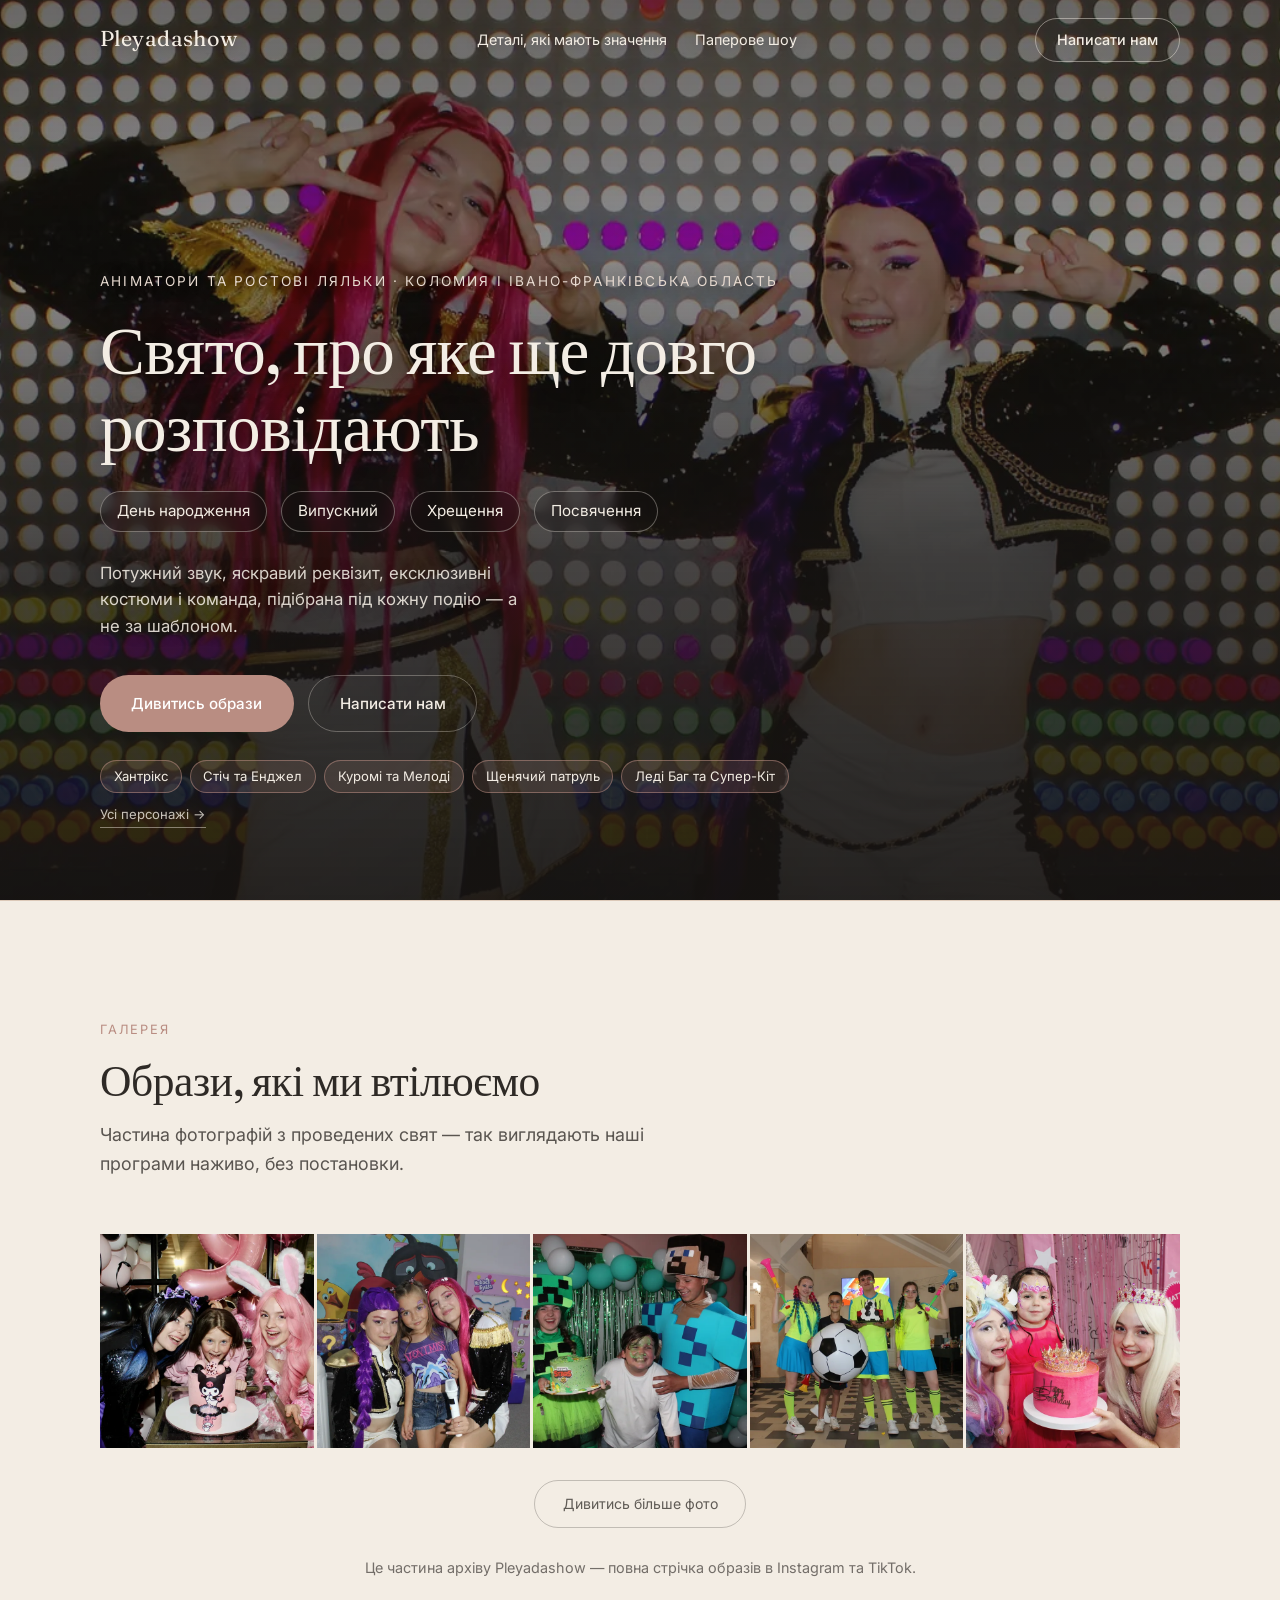
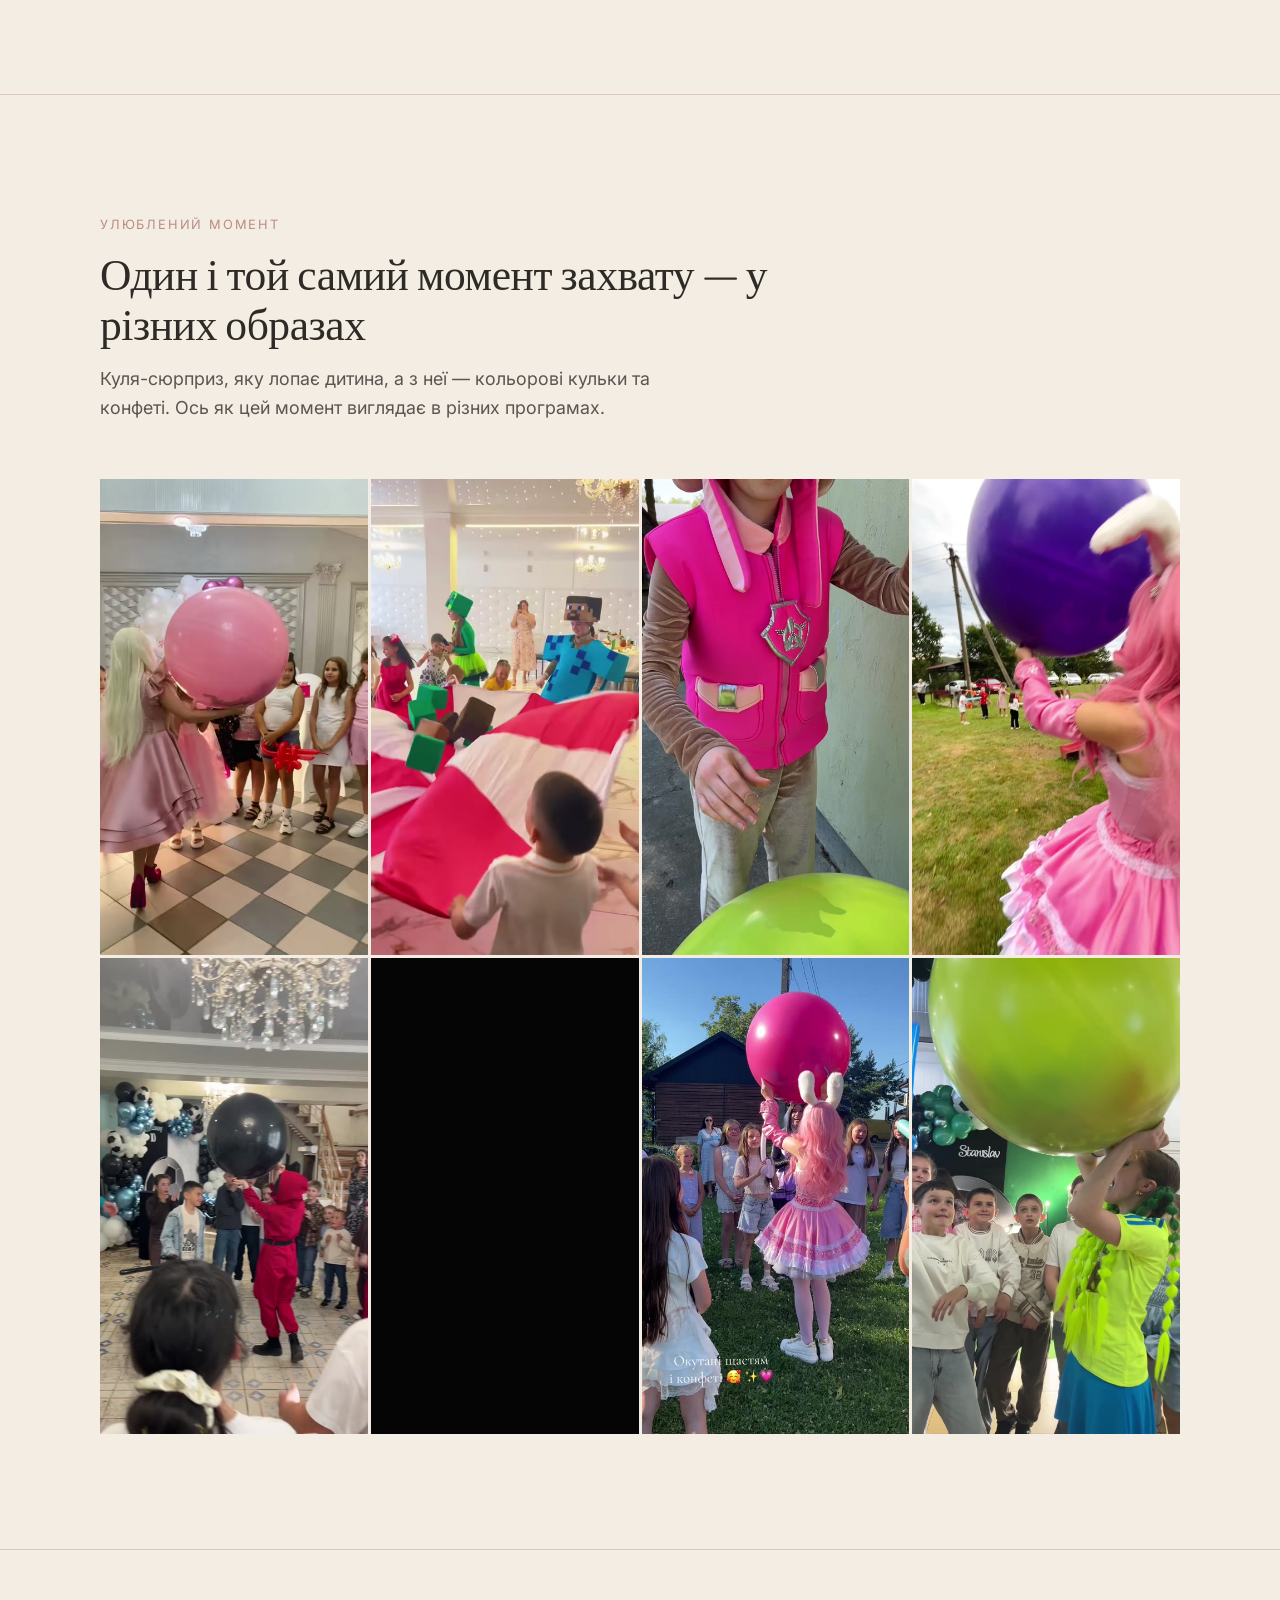
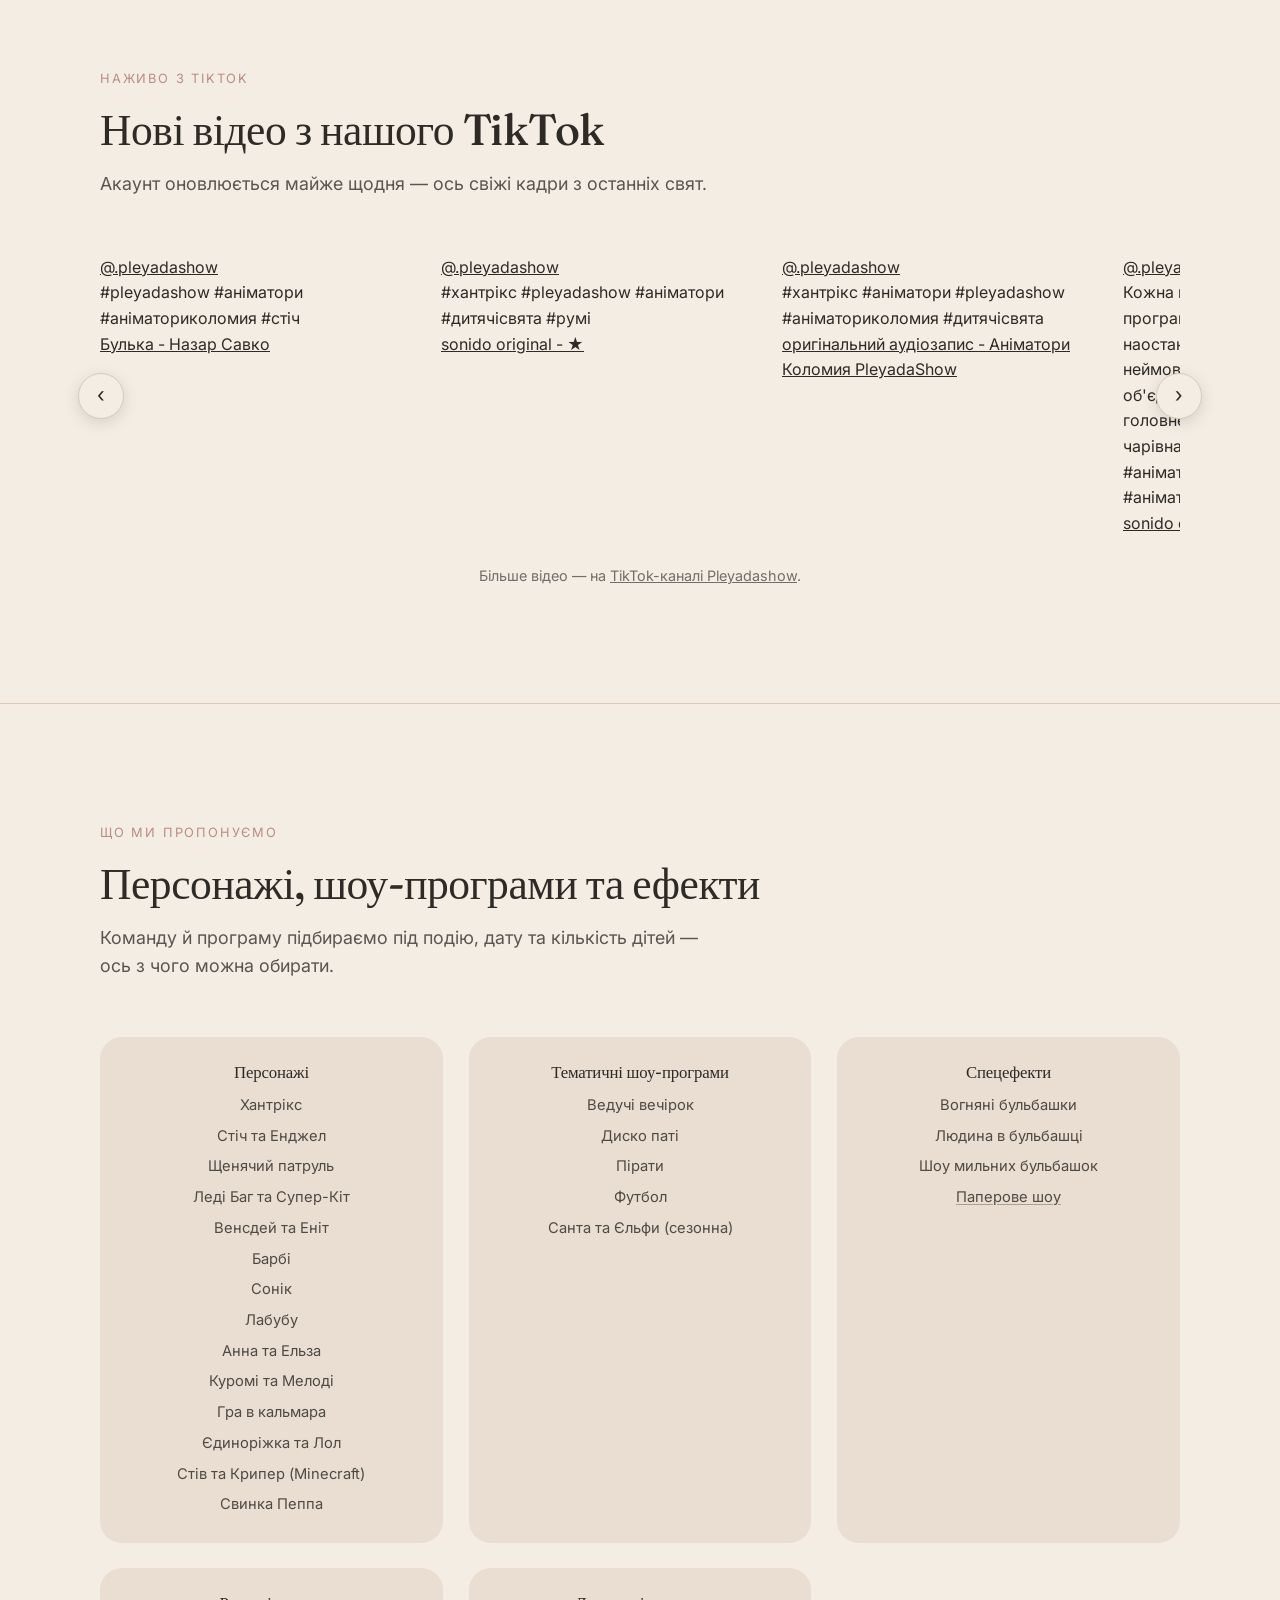
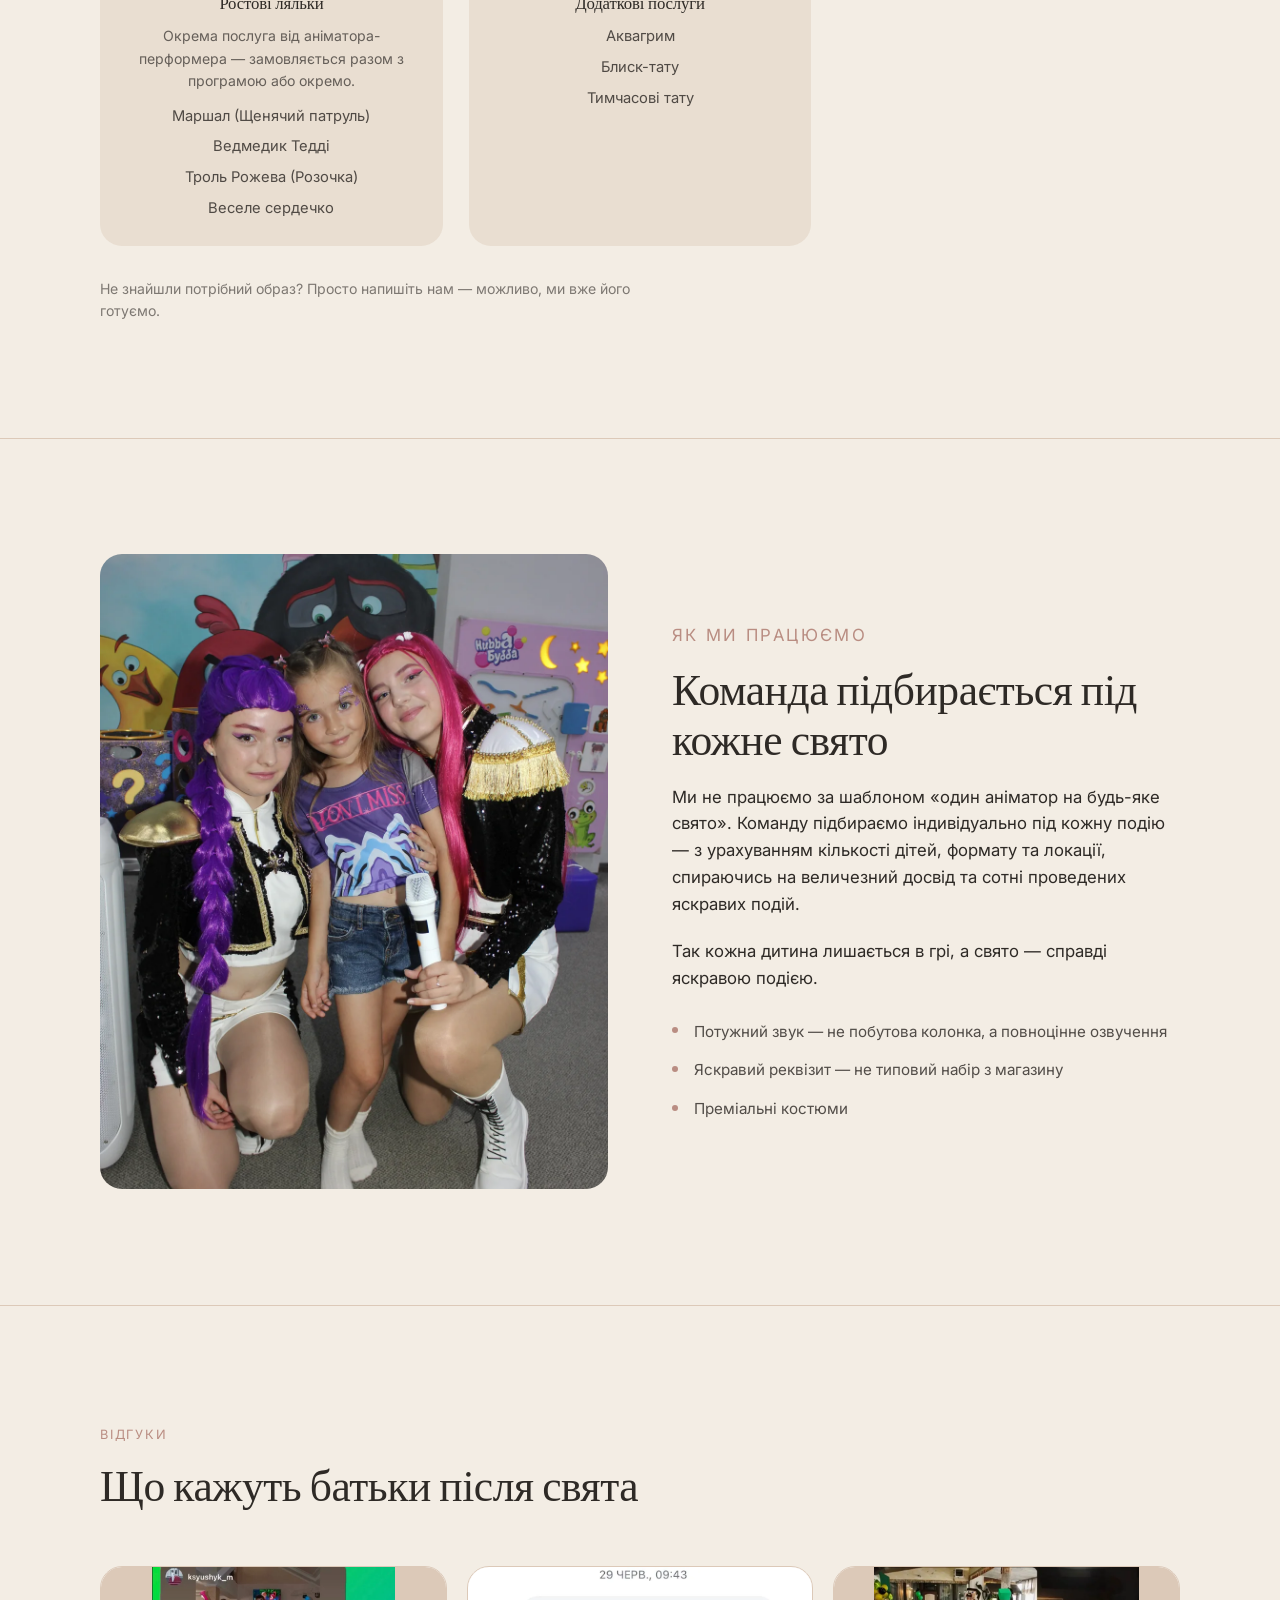
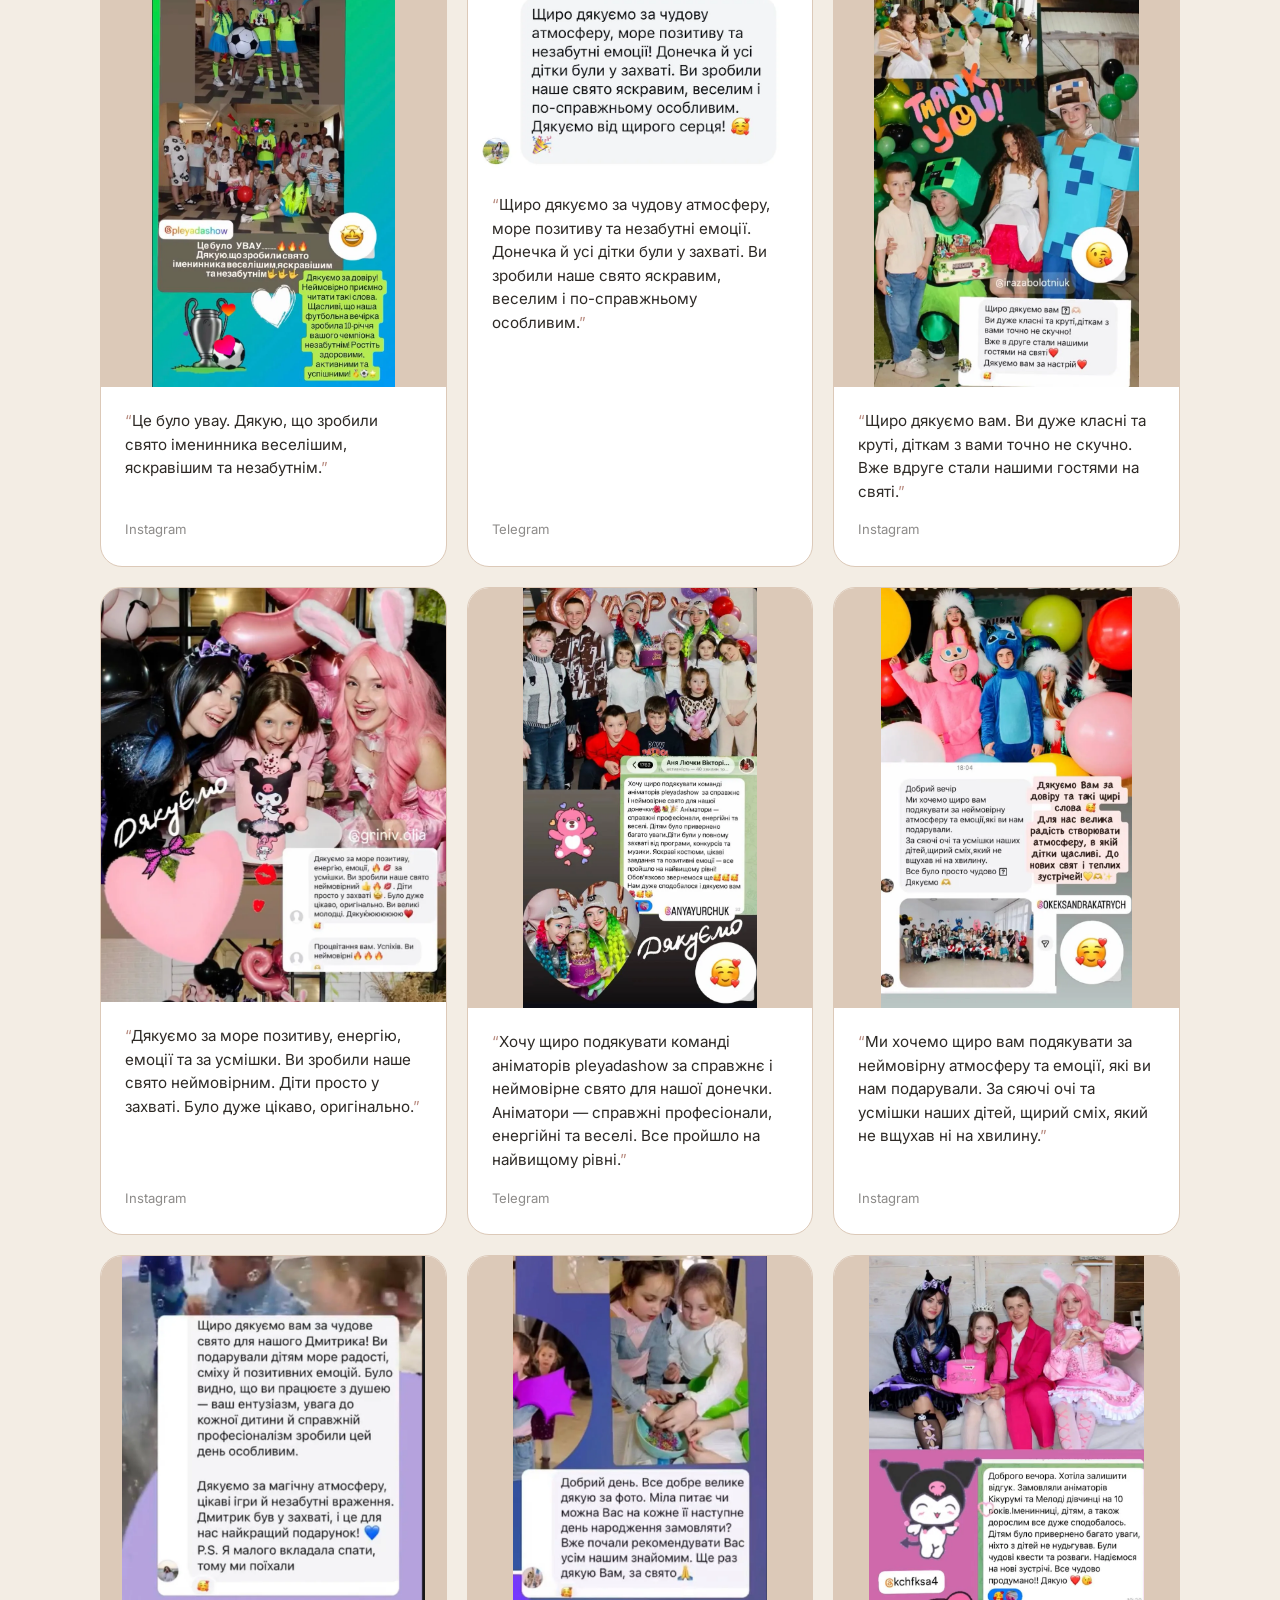
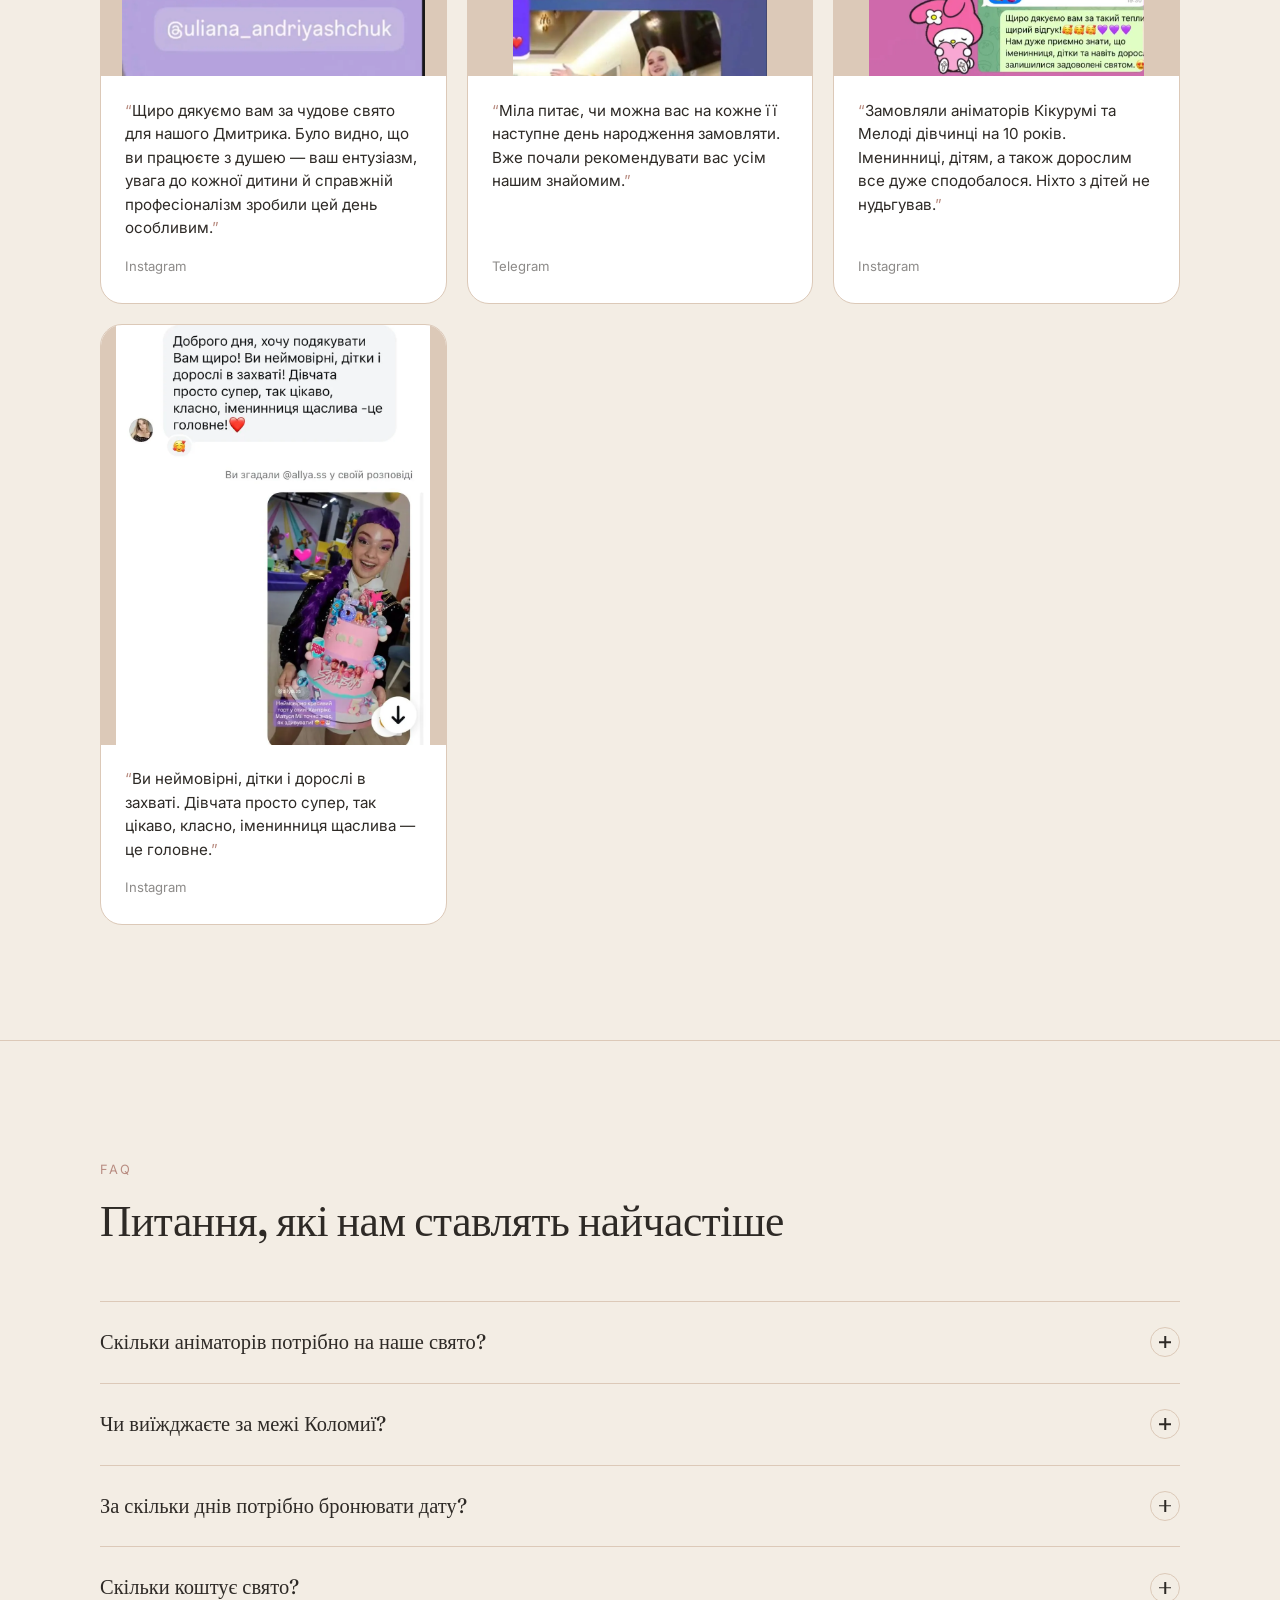
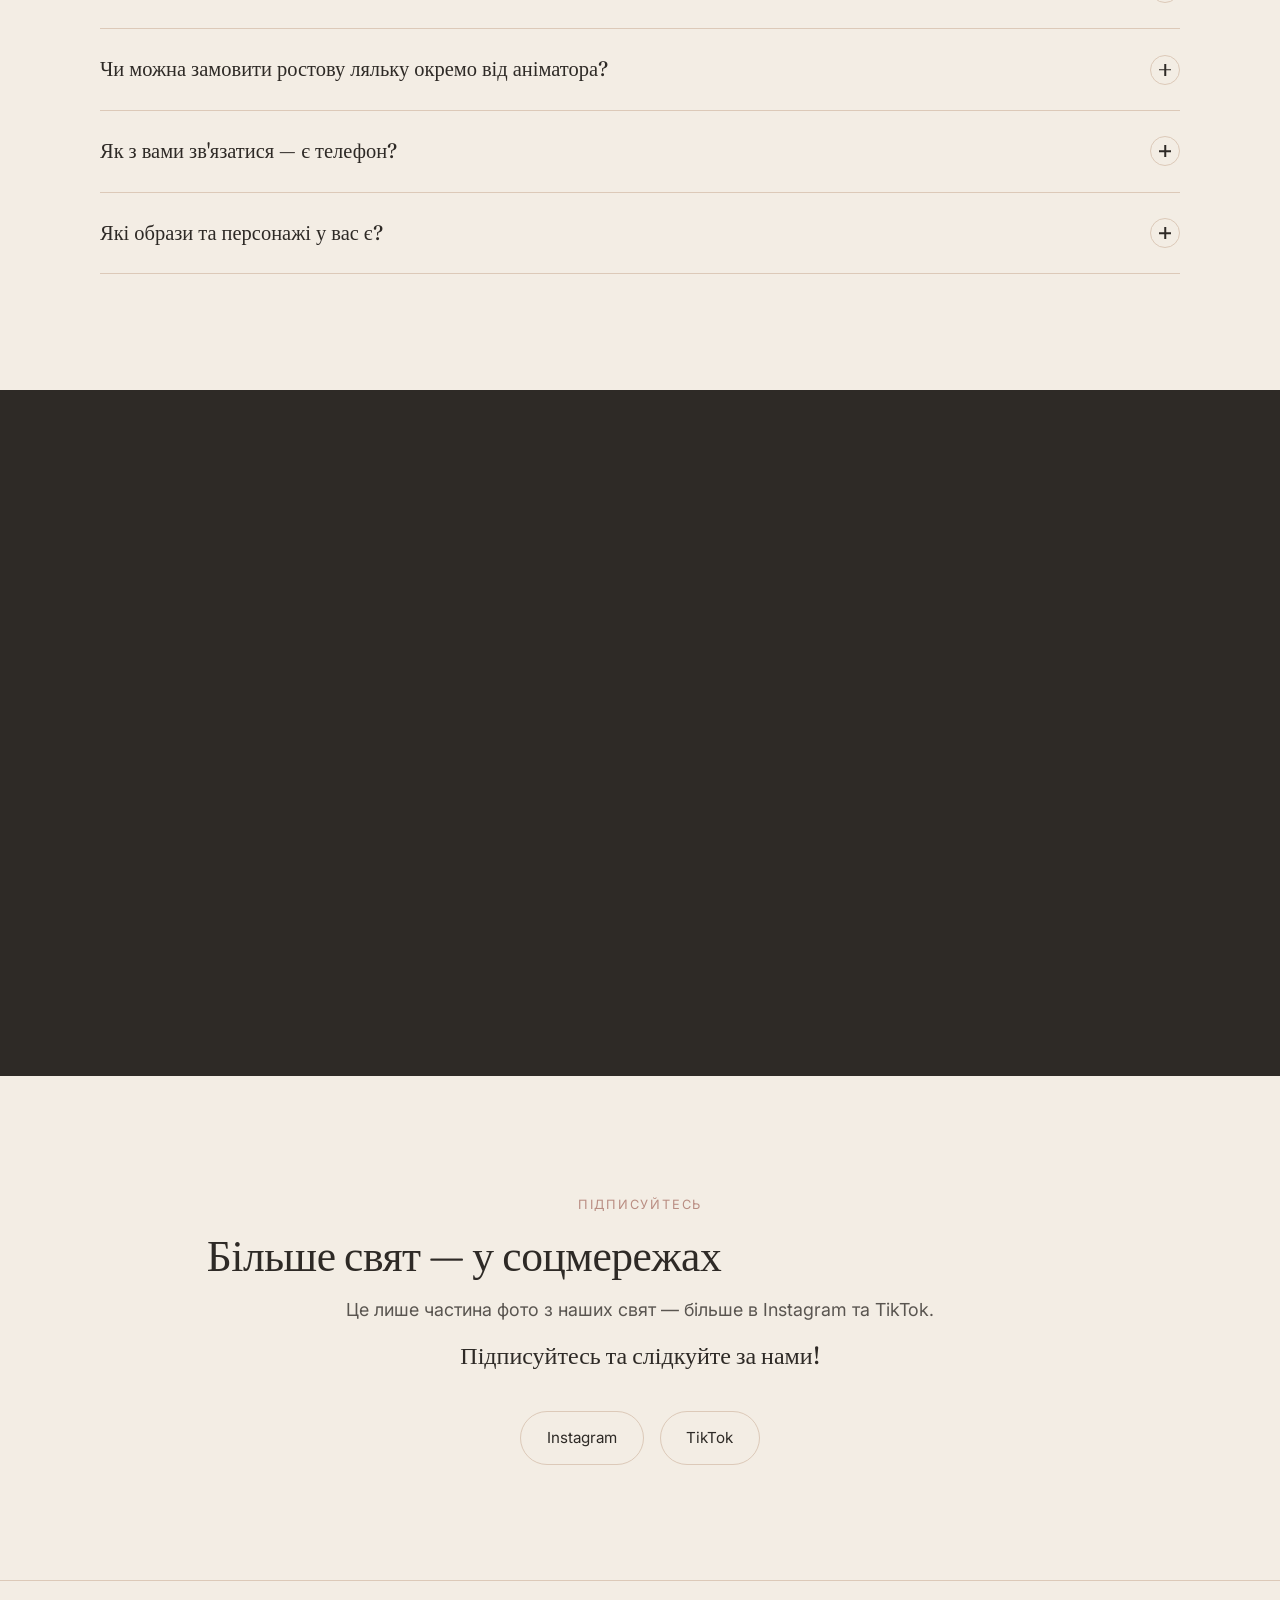
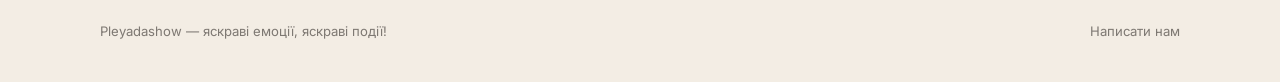
==== commit 5410d87a: "Додано сторінку 'Паперове шоу' з локальними відео - Нова сторінка paperove-shou.html: опис послуги, " ====
--- a/index.html
+++ b/index.html
@@ -164,6 +164,7 @@
     <a href="#top" class="logo">Pleyadashow</a>
     <nav class="site-nav">
       <a href="experience.html">Деталі, які мають значення</a>
+      <a href="paperove-shou.html">Паперове шоу</a>
     </nav>
     <div class="header-actions">
       <a href="#contact" class="btn btn--outline header-cta">Написати нам</a>
@@ -175,6 +176,7 @@
   <nav class="mobile-menu" id="mobile-menu" aria-hidden="true">
     <a href="#top">Головна</a>
     <a href="experience.html">Деталі, які мають значення</a>
+    <a href="paperove-shou.html">Паперове шоу</a>
   </nav>
 </header>
 <div class="mobile-menu-backdrop" id="mobile-menu-backdrop"></div>
@@ -426,7 +428,7 @@
             <li>Вогняні бульбашки</li>
             <li>Людина в бульбашці</li>
             <li>Шоу мильних бульбашок</li>
-            <li>Паперове шоу</li>
+            <li><a href="paperove-shou.html">Паперове шоу</a></li>
           </ul>
         </div>
         <div class="program-card" data-reveal>
--- a/assets/css/style.css
+++ b/assets/css/style.css
@@ -729,6 +729,17 @@
   font-size: 0.92rem;
   color: color-mix(in srgb, var(--text) 82%, transparent);
 }
+.program-card li a {
+  color: inherit;
+  text-decoration: underline;
+  text-decoration-color: color-mix(in srgb, var(--text) 35%, transparent);
+  text-underline-offset: 2px;
+  transition: color var(--transition), text-decoration-color var(--transition);
+}
+.program-card li a:hover {
+  color: var(--accent);
+  text-decoration-color: var(--accent);
+}
 .program-note {
   margin-top: 2rem;
   font-size: 0.88rem;
@@ -1061,6 +1072,72 @@
   display: flex;
   flex-wrap: wrap;
   gap: 0.75rem;
+}
+
+/* ==========================================================================
+   Paper show page
+   ========================================================================== */
+.paper-show-body { max-width: 68ch; }
+.paper-show-text {
+  font-size: clamp(1rem, 1.3vw, 1.1rem);
+  color: color-mix(in srgb, var(--text) 88%, transparent);
+}
+.video-preview-grid {
+  display: grid;
+  grid-template-columns: repeat(auto-fit, minmax(260px, 1fr));
+  justify-items: center;
+  align-items: start;
+  gap: var(--gap);
+  max-width: var(--container);
+  margin: clamp(2.5rem, 5vw, 3.5rem) auto 0;
+}
+.video-preview {
+  position: relative;
+  width: 100%;
+  max-width: 325px;
+  aspect-ratio: 9 / 16;
+  border-radius: var(--radius);
+  overflow: hidden;
+  background: var(--dark-bg);
+}
+.video-preview video {
+  width: 100%;
+  height: 100%;
+  object-fit: cover;
+  display: block;
+}
+.video-play-btn {
+  position: absolute;
+  top: 50%;
+  left: 50%;
+  transform: translate(-50%, -50%);
+  width: 58px;
+  height: 58px;
+  border-radius: 50%;
+  border: none;
+  padding: 0;
+  background: color-mix(in srgb, var(--dark-bg) 55%, transparent);
+  display: flex;
+  align-items: center;
+  justify-content: center;
+  cursor: pointer;
+  transition: transform var(--transition), background var(--transition), opacity var(--transition), visibility var(--transition);
+}
+.video-preview:hover .video-play-btn,
+.video-play-btn:focus-visible {
+  transform: translate(-50%, -50%) scale(1.08);
+  background: var(--accent);
+}
+.video-play-btn svg {
+  width: 22px;
+  height: 22px;
+  fill: #fff;
+  margin-left: 3px;
+}
+.video-preview.is-playing .video-play-btn {
+  opacity: 0;
+  visibility: hidden;
+  pointer-events: none;
 }
 
 /* ==========================================================================
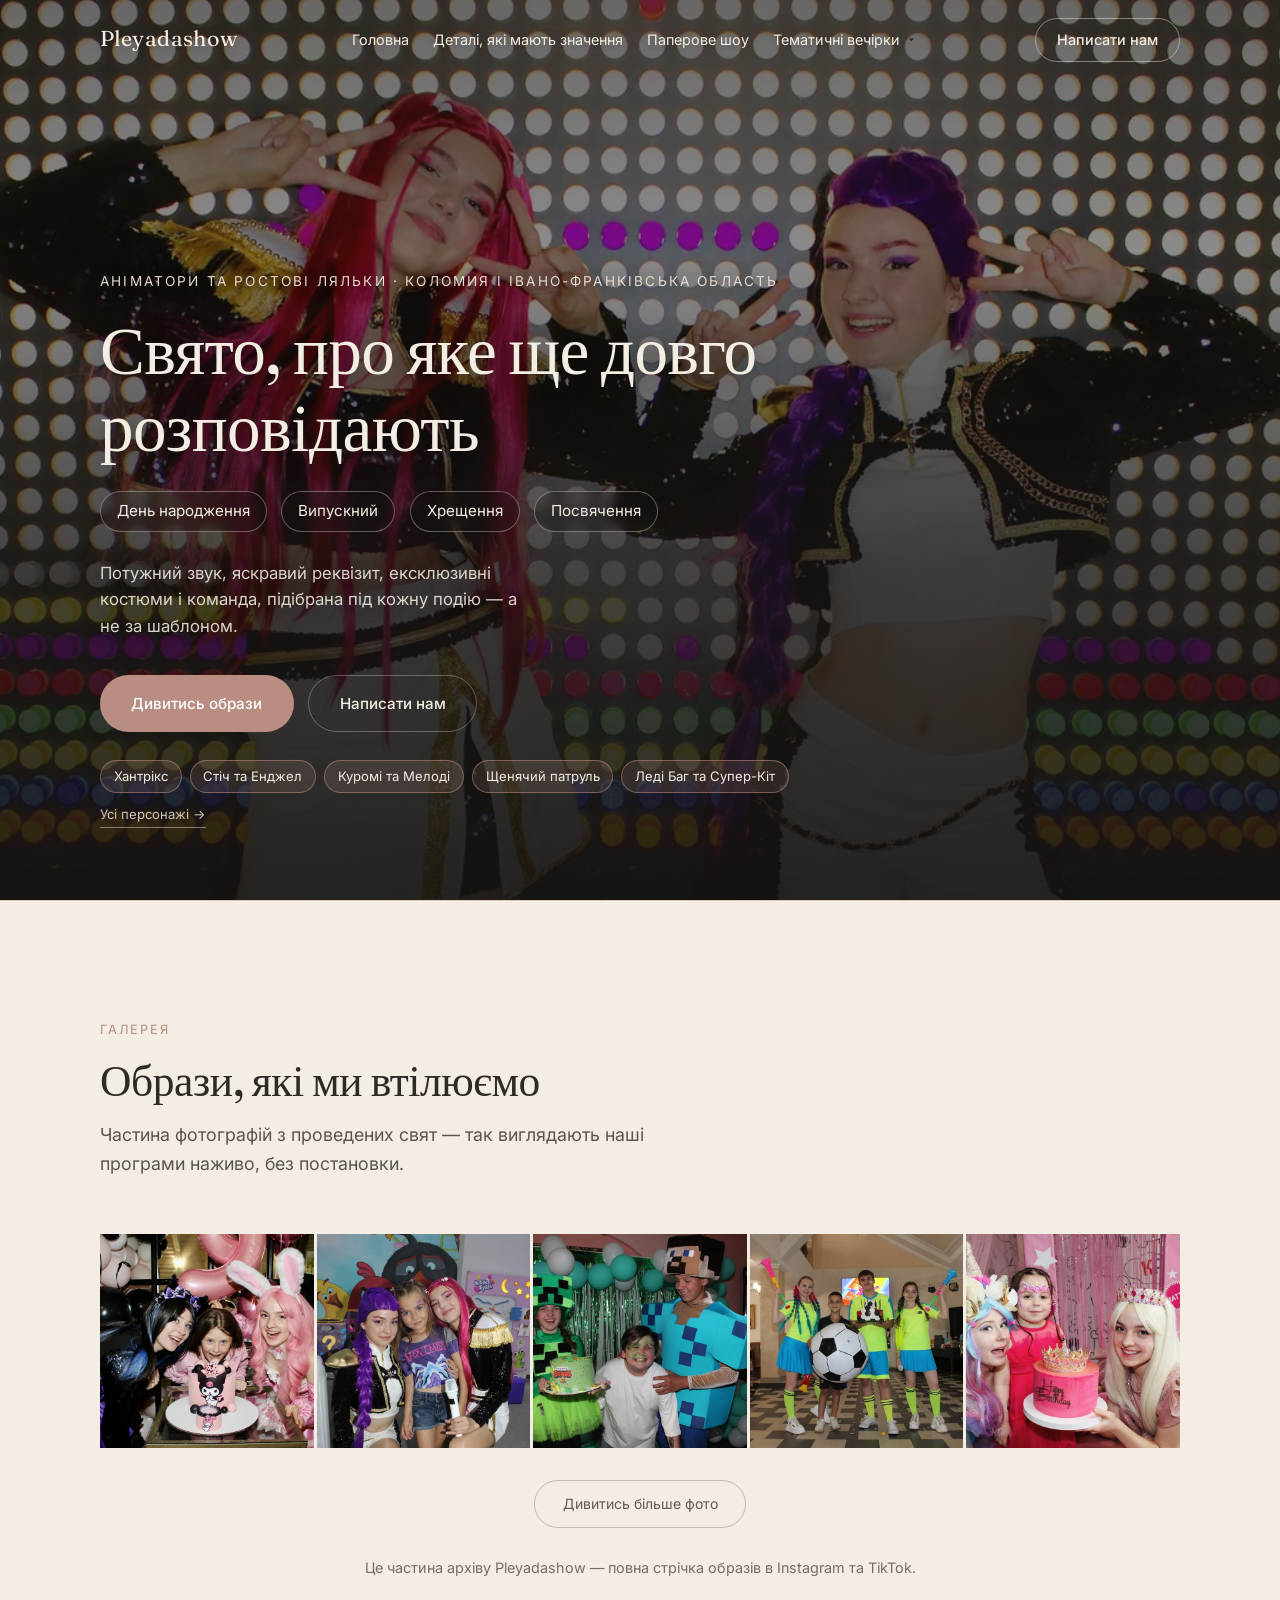
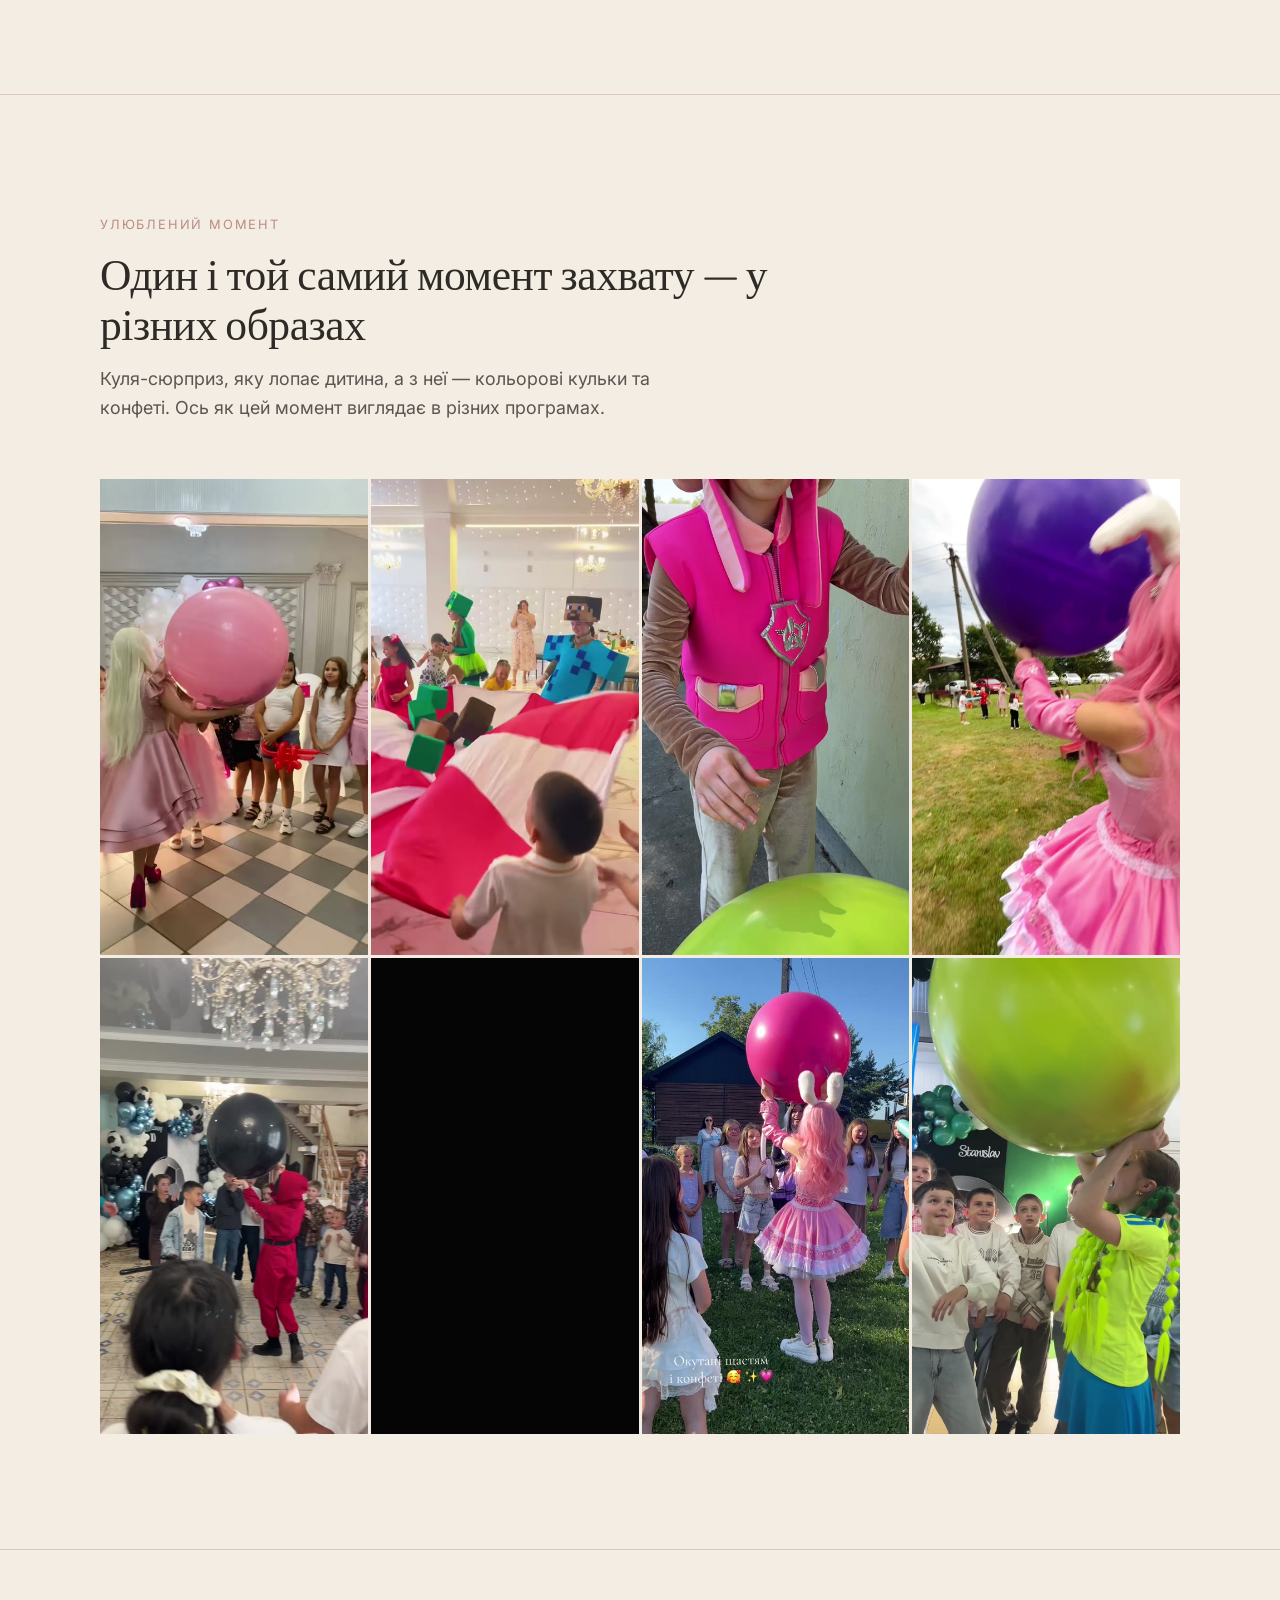
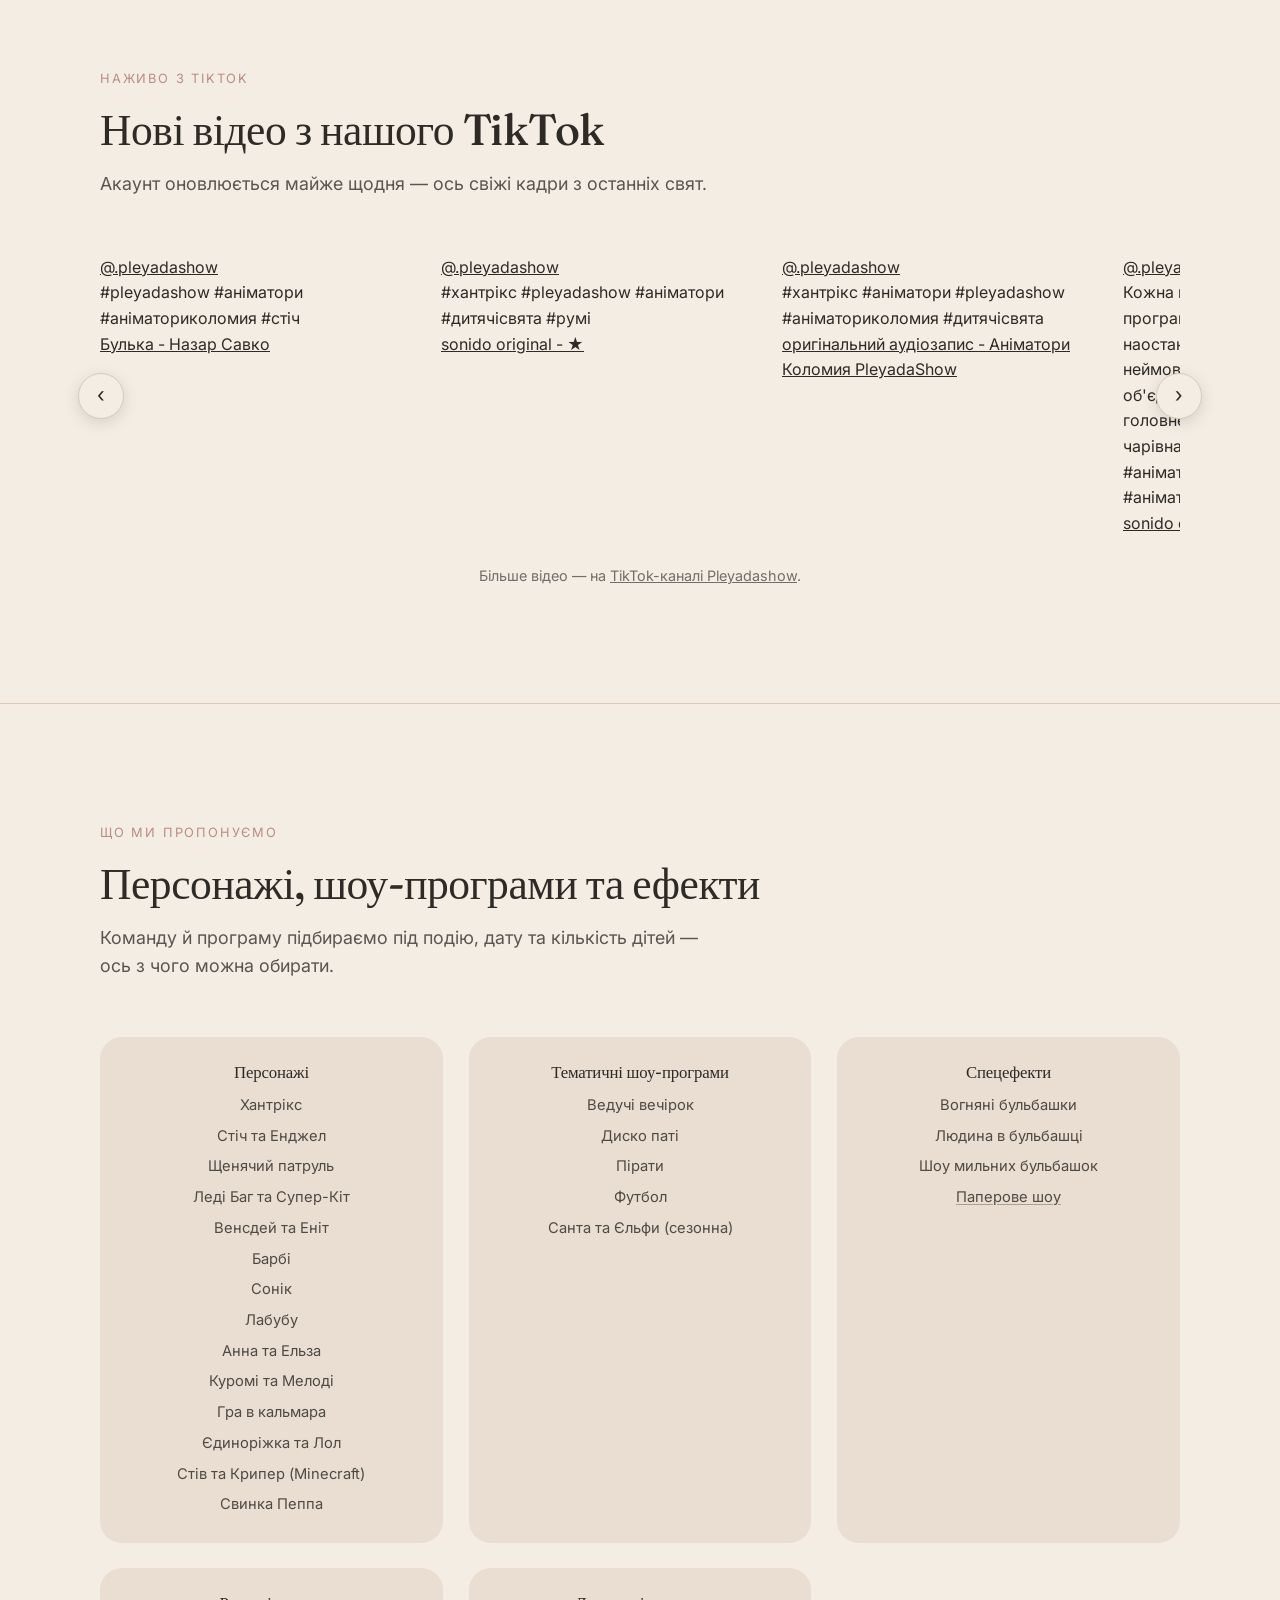
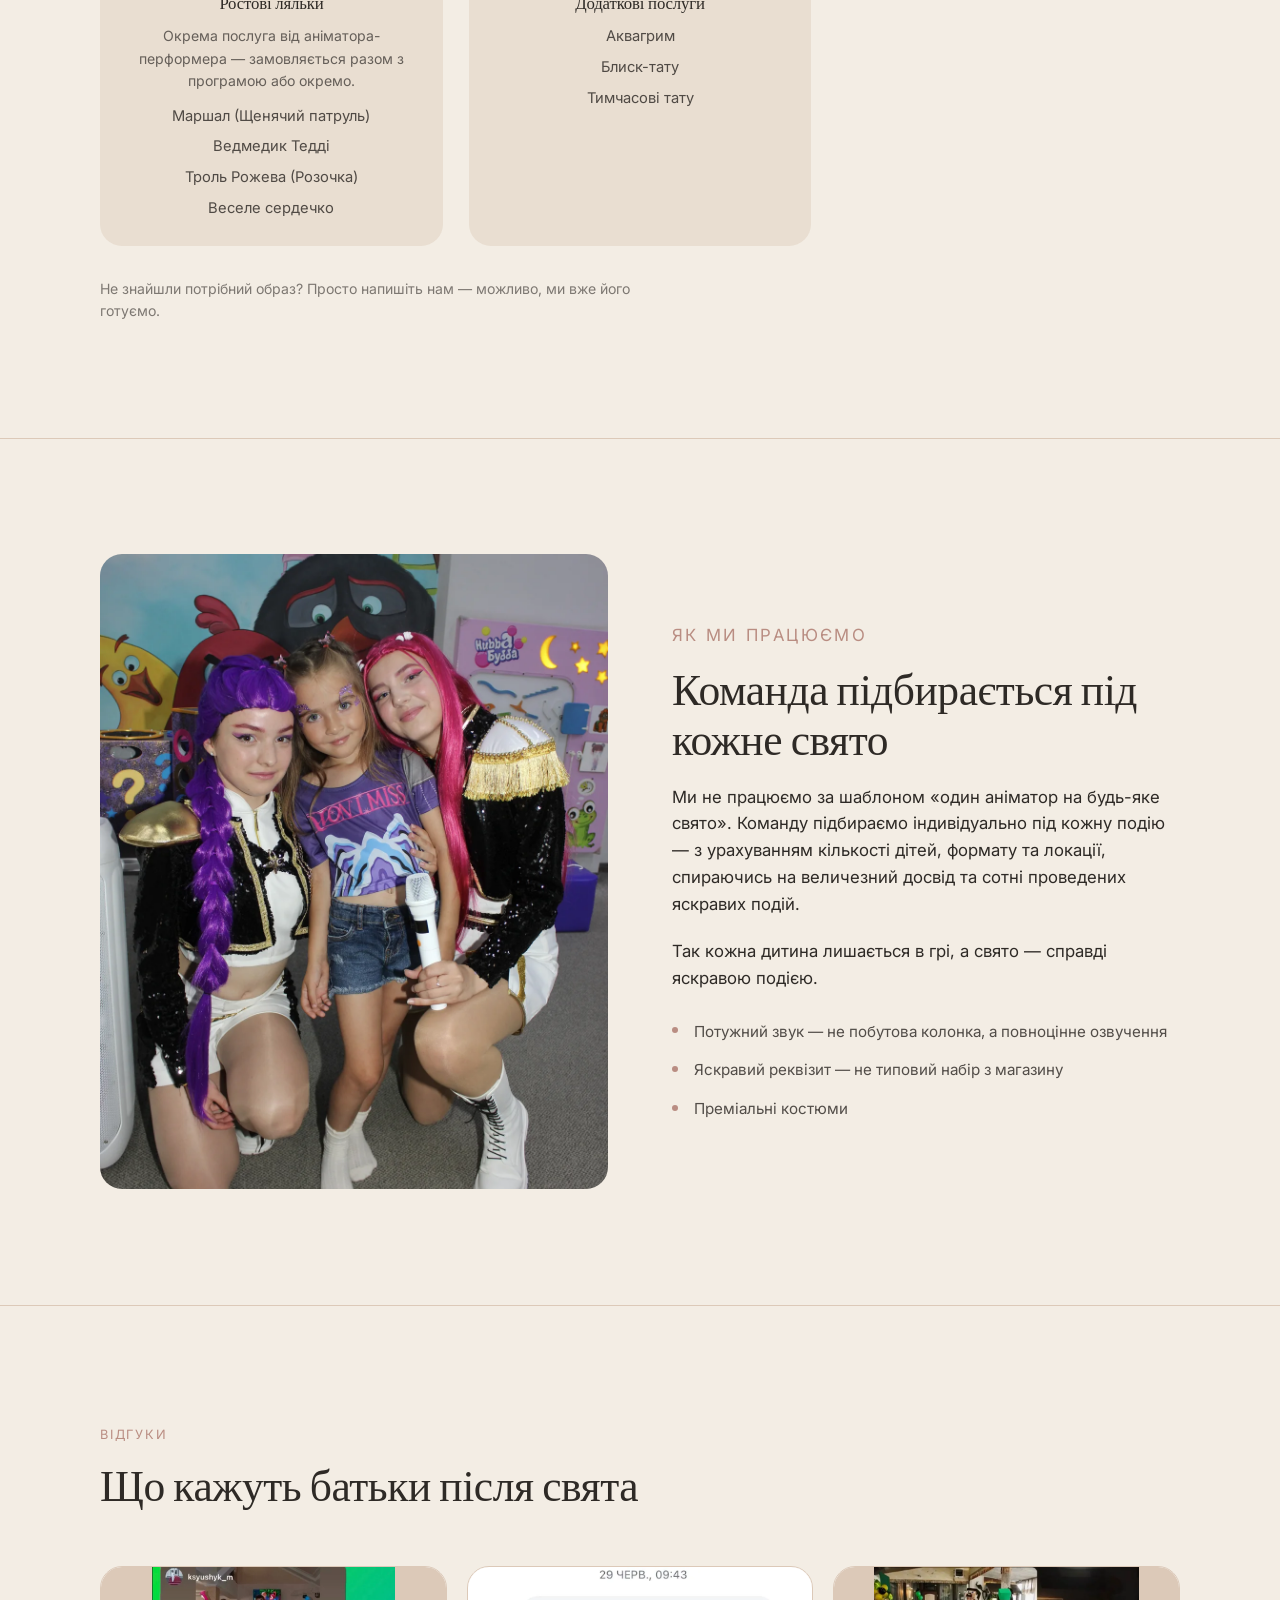
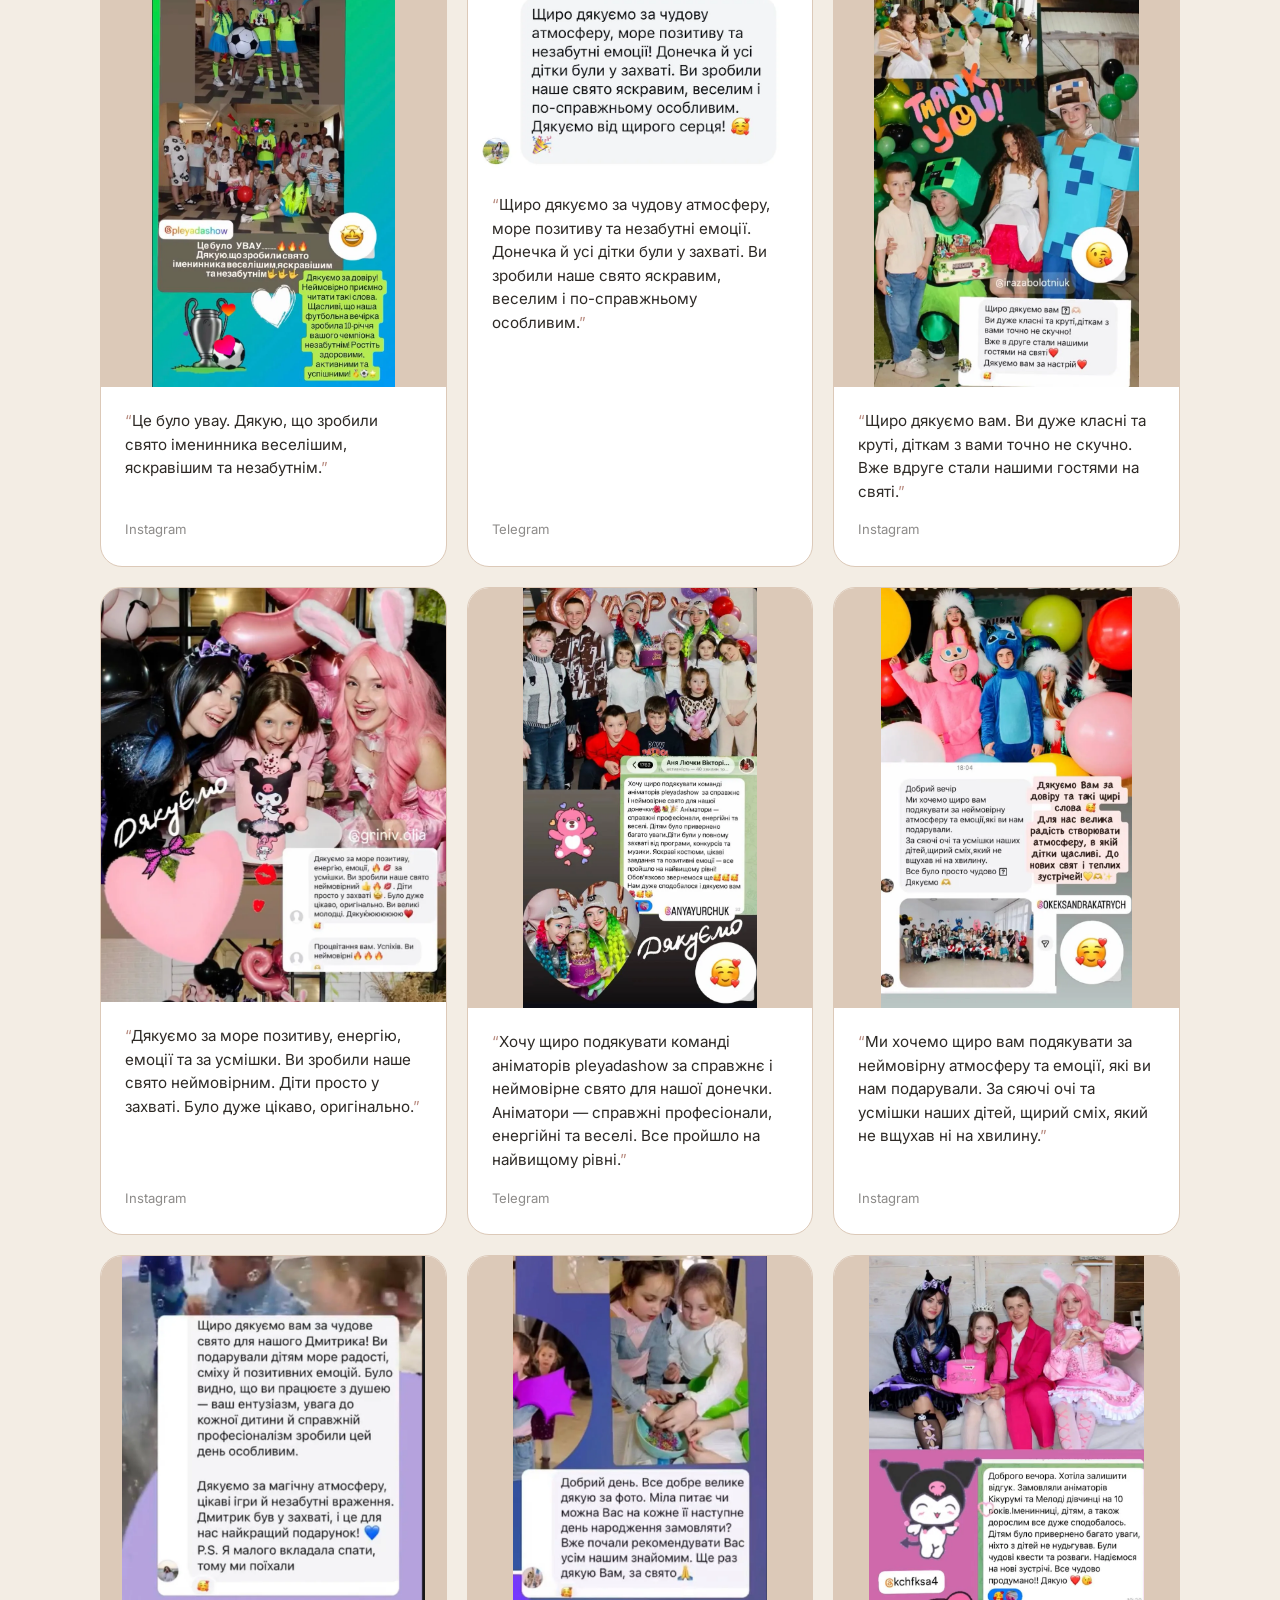
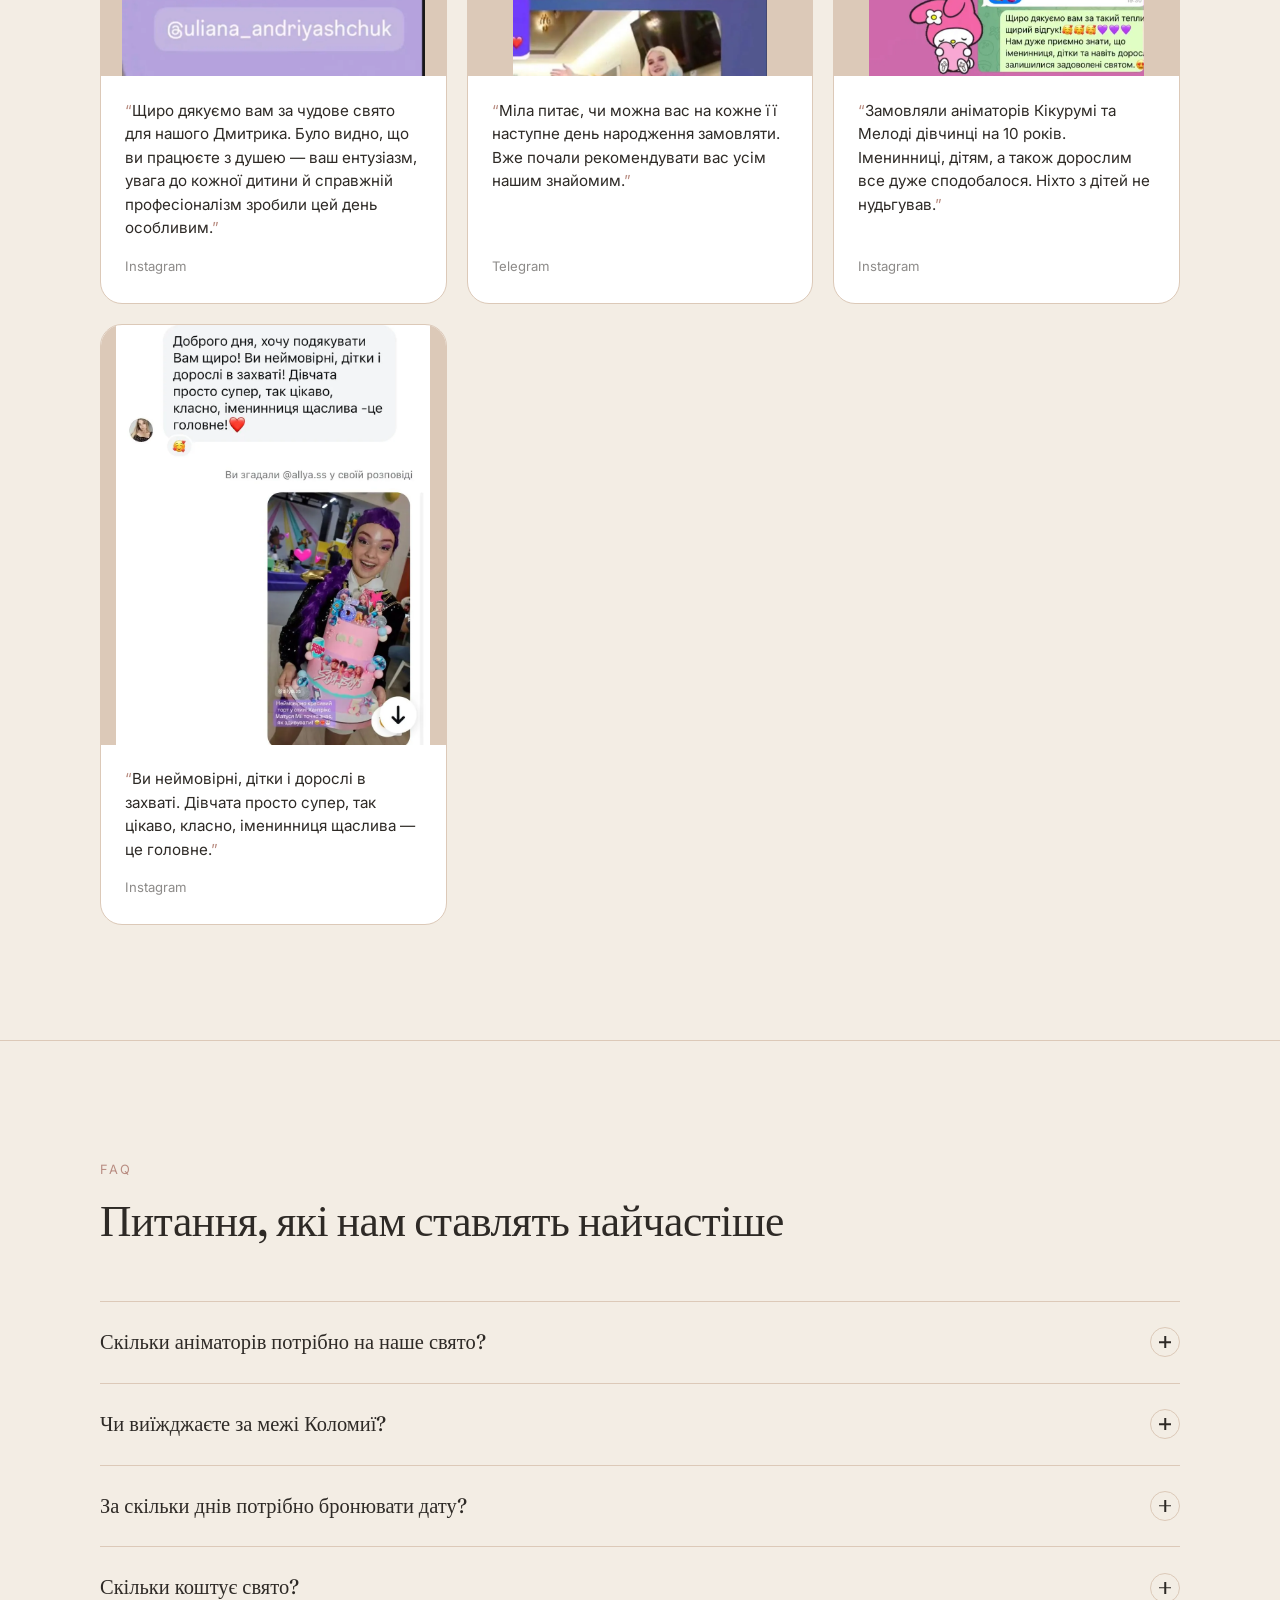
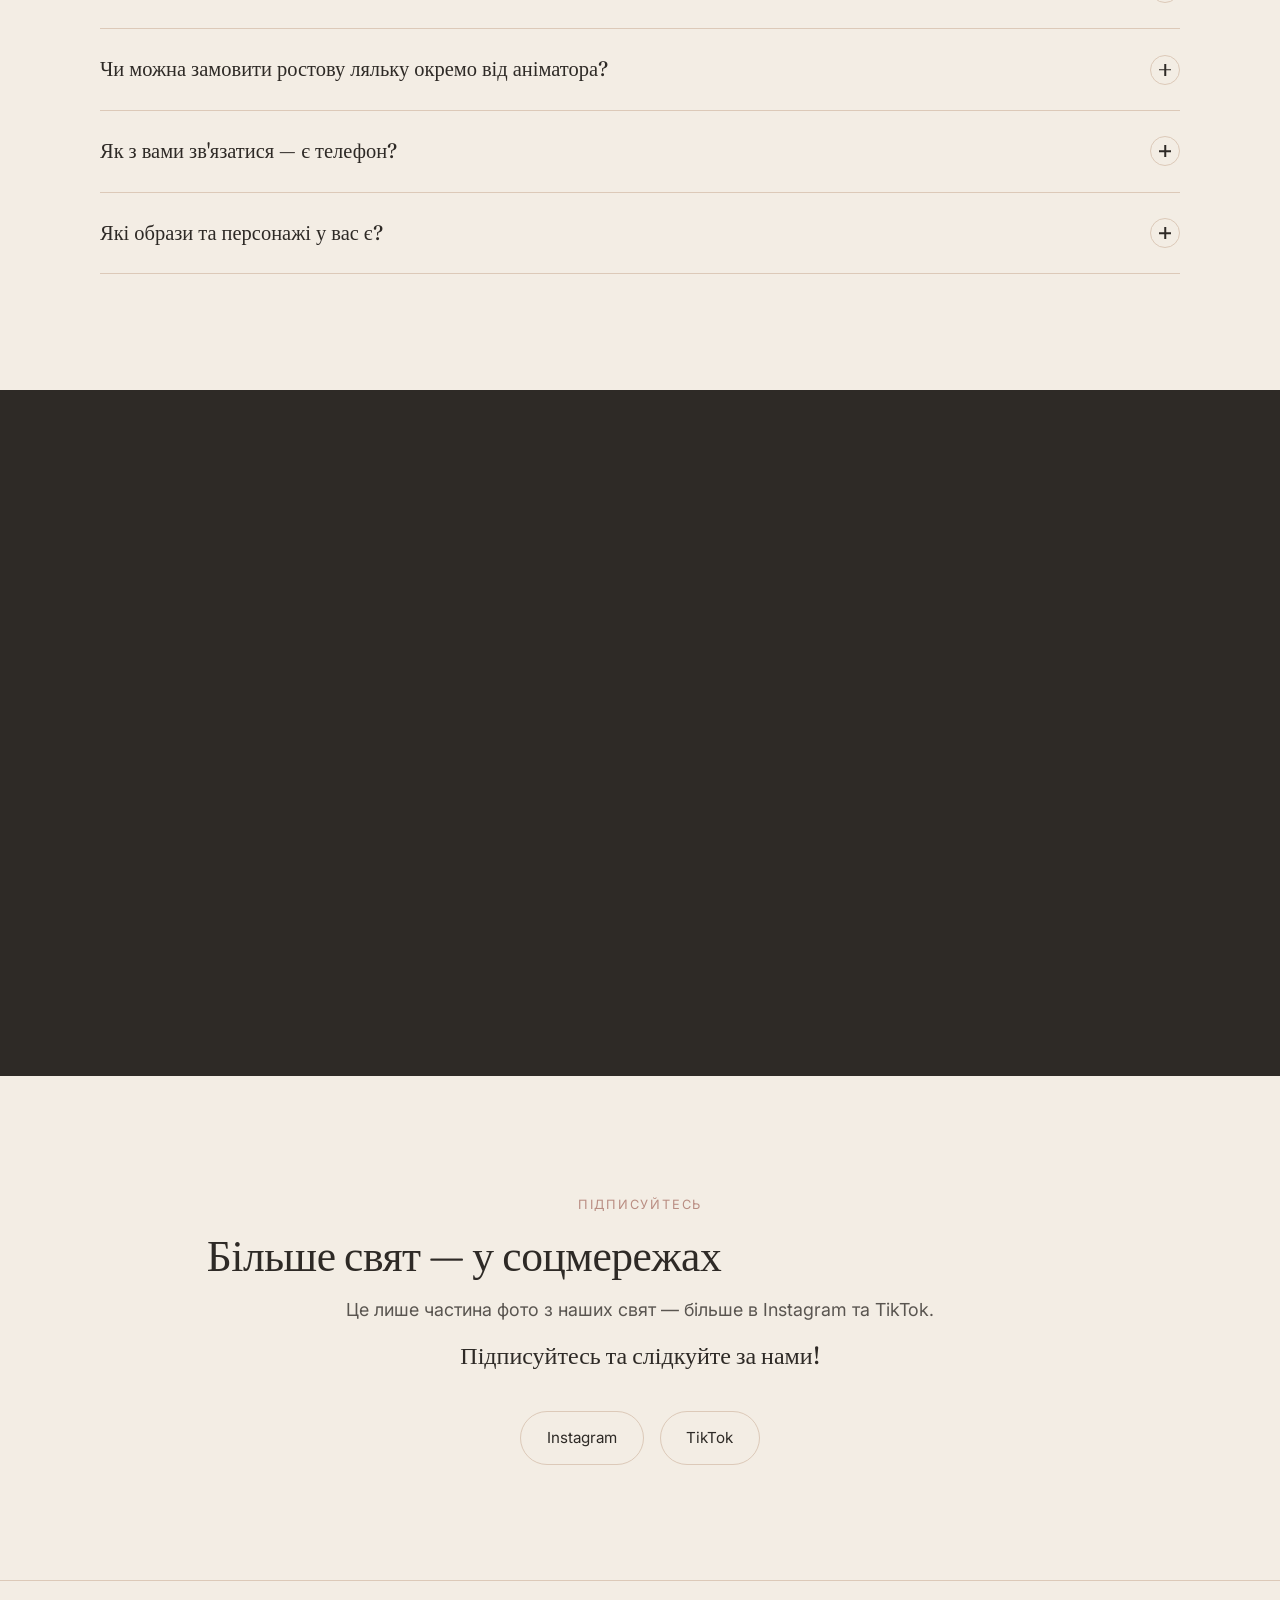
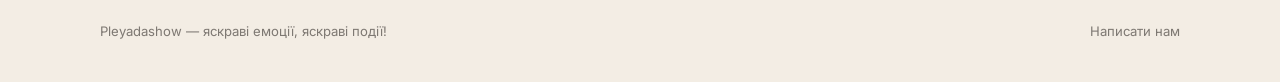
==== commit 46d3826f: "Додано сторінки тематичних вечірок (хаб + 3 формати) + десктопна навігація - Нові сторінки: tematych" ====
--- a/index.html
+++ b/index.html
@@ -163,8 +163,22 @@
   <div class="container">
     <a href="#top" class="logo">Pleyadashow</a>
     <nav class="site-nav">
+      <a href="#top">Головна</a>
       <a href="experience.html">Деталі, які мають значення</a>
       <a href="paperove-shou.html">Паперове шоу</a>
+      <div class="nav-dropdown">
+        <a href="tematychni-vechirky.html">Тематичні вечірки</a>
+        <button type="button" class="nav-dropdown-caret" aria-expanded="false" aria-controls="nav-submenu-parties" aria-label="Розгорнути підменю «Тематичні вечірки»">
+          <svg viewBox="0 0 24 24" aria-hidden="true"><path d="M7 10l5 5 5-5z"/></svg>
+        </button>
+        <div class="nav-dropdown-menu" id="nav-submenu-parties">
+          <div class="nav-dropdown-menu-inner">
+            <a href="futbolna-vechirka.html">Футбольна вечірка</a>
+            <a href="disko-pati.html">Диско-паті</a>
+            <a href="veduchi-vechirok.html">Ведучі вечірок</a>
+          </div>
+        </div>
+      </div>
     </nav>
     <div class="header-actions">
       <a href="#contact" class="btn btn--outline header-cta">Написати нам</a>
@@ -177,6 +191,21 @@
     <a href="#top">Головна</a>
     <a href="experience.html">Деталі, які мають значення</a>
     <a href="paperove-shou.html">Паперове шоу</a>
+    <div class="mobile-menu-item">
+      <div class="mobile-menu-row">
+        <a href="tematychni-vechirky.html" class="mobile-menu-link">Тематичні вечірки</a>
+        <button type="button" class="mobile-menu-caret" aria-expanded="false" aria-controls="mobile-submenu-parties" aria-label="Розгорнути підменю «Тематичні вечірки»">
+          <span class="mobile-menu-caret-icon" aria-hidden="true">▾</span>
+        </button>
+      </div>
+      <div class="mobile-submenu" id="mobile-submenu-parties">
+        <div class="mobile-submenu-inner">
+          <a href="futbolna-vechirka.html">Футбольна вечірка</a>
+          <a href="disko-pati.html">Диско-паті</a>
+          <a href="veduchi-vechirok.html">Ведучі вечірок</a>
+        </div>
+      </div>
+    </div>
   </nav>
 </header>
 <div class="mobile-menu-backdrop" id="mobile-menu-backdrop"></div>
--- a/assets/css/style.css
+++ b/assets/css/style.css
@@ -72,6 +72,11 @@
   color: var(--accent);
   margin-bottom: 0.9rem;
 }
+.eyebrow a {
+  color: inherit;
+  text-decoration: none;
+}
+.eyebrow a:hover { text-decoration: underline; }
 
 .section-title {
   font-size: clamp(1.75rem, 3.4vw, 2.75rem);
@@ -200,9 +205,10 @@
 
 .site-nav {
   display: none;
-  gap: 1.75rem;
-}
-@media (min-width: 640px) {
+  align-items: center;
+  gap: 1.5rem;
+}
+@media (min-width: 880px) {
   .site-nav { display: flex; }
 }
 .site-nav a {
@@ -217,6 +223,91 @@
 .site-header--solid .site-nav a {
   color: var(--text);
   text-shadow: none;
+}
+
+/* "Тематичні вечірки" dropdown: hover on pointer devices, click on the
+   caret otherwise (mirrors the mobile accordion's link-vs-caret split) */
+.nav-dropdown {
+  position: relative;
+  display: flex;
+  align-items: center;
+  gap: 0.1rem;
+}
+.nav-dropdown-caret {
+  display: flex;
+  align-items: center;
+  justify-content: center;
+  width: 20px;
+  height: 20px;
+  padding: 0;
+  border: none;
+  background: transparent;
+  color: inherit;
+  cursor: pointer;
+}
+.nav-dropdown-caret svg {
+  width: 13px;
+  height: 13px;
+  fill: currentColor;
+  transition: transform var(--transition);
+}
+.nav-dropdown-caret[aria-expanded="true"] svg,
+.nav-dropdown:hover .nav-dropdown-caret svg {
+  transform: rotate(180deg);
+}
+/* The outer element's box starts flush at top:100% (zero gap) and its
+   padding-top stands in for the visual gap, so the cursor never leaves a
+   hoverable element while crossing from the trigger down to the panel —
+   that dead zone was what let mouseleave fire before the panel was reached. */
+.nav-dropdown-menu {
+  position: absolute;
+  top: 100%;
+  left: 50%;
+  transform: translateX(-50%);
+  padding-top: 1.1rem;
+  opacity: 0;
+  visibility: hidden;
+  pointer-events: none;
+  transition: opacity var(--transition), visibility var(--transition);
+  z-index: 60;
+}
+.nav-dropdown-menu-inner {
+  min-width: 210px;
+  background: var(--bg);
+  border: 1px solid var(--line);
+  border-radius: 14px;
+  box-shadow: 0 16px 32px rgba(0,0,0,.18);
+  padding: 0.4rem;
+  display: flex;
+  flex-direction: column;
+  transform: translateY(-6px);
+  transition: transform var(--transition);
+}
+.nav-dropdown:hover .nav-dropdown-menu,
+.nav-dropdown:focus-within .nav-dropdown-menu,
+.nav-dropdown-menu.is-open {
+  opacity: 1;
+  visibility: visible;
+  pointer-events: auto;
+}
+.nav-dropdown:hover .nav-dropdown-menu-inner,
+.nav-dropdown:focus-within .nav-dropdown-menu-inner,
+.nav-dropdown-menu.is-open .nav-dropdown-menu-inner {
+  transform: translateY(0);
+}
+/* Floating panel always sits on --bg, so its links need fixed dark text
+   regardless of the header's transparent/solid/scrolled color mode. */
+.nav-dropdown-menu-inner a {
+  padding: 0.65rem 0.9rem;
+  border-radius: 9px;
+  font-size: 0.88rem;
+  white-space: nowrap;
+  color: var(--text) !important;
+  text-shadow: none !important;
+}
+.nav-dropdown-menu-inner a:hover {
+  background: color-mix(in srgb, var(--line) 55%, transparent);
+  color: var(--accent) !important;
 }
 
 /* ==========================================================================
@@ -241,7 +332,7 @@
   background: transparent;
   flex-shrink: 0;
 }
-@media (min-width: 640px) {
+@media (min-width: 880px) {
   .menu-toggle { display: none; }
 }
 .menu-toggle span {
@@ -296,9 +387,67 @@
 }
 .mobile-menu a:last-child { border-bottom: none; }
 .mobile-menu a:hover, .mobile-menu a:active { color: var(--accent); }
-@media (min-width: 640px) {
+@media (min-width: 880px) {
   .mobile-menu { display: none; }
 }
+
+/* Mobile menu items with a nested accordion submenu */
+.mobile-menu-item {
+  display: flex;
+  flex-direction: column;
+  border-bottom: 1px solid var(--line);
+}
+.mobile-menu-item:last-child { border-bottom: none; }
+.mobile-menu-row { display: flex; align-items: stretch; }
+.mobile-menu-item .mobile-menu-link {
+  flex: 1;
+  padding: 1.05rem clamp(1.25rem, 4vw, 2.5rem);
+  border-bottom: none;
+  text-decoration: none;
+  font-size: 1rem;
+  color: var(--text);
+  transition: color var(--transition);
+}
+.mobile-menu-item .mobile-menu-link:hover,
+.mobile-menu-item .mobile-menu-link:active { color: var(--accent); }
+.mobile-menu-caret {
+  display: flex;
+  align-items: center;
+  justify-content: center;
+  width: 3.25rem;
+  flex-shrink: 0;
+  border: none;
+  background: transparent;
+  color: var(--text);
+  cursor: pointer;
+}
+.mobile-menu-caret-icon {
+  display: inline-block;
+  font-size: 1.05rem;
+  line-height: 1;
+  transition: transform 320ms cubic-bezier(.22,.61,.36,1);
+}
+.mobile-menu-caret[aria-expanded="true"] .mobile-menu-caret-icon { transform: rotate(180deg); }
+.mobile-submenu {
+  display: grid;
+  grid-template-rows: 0fr;
+  transition: grid-template-rows 320ms cubic-bezier(.22,.61,.36,1);
+}
+.mobile-submenu.is-open { grid-template-rows: 1fr; }
+.mobile-submenu-inner { overflow: hidden; display: flex; flex-direction: column; }
+.mobile-menu-item .mobile-submenu-inner a {
+  padding: 0.8rem clamp(1.25rem, 4vw, 2.5rem);
+  padding-left: calc(clamp(1.25rem, 4vw, 2.5rem) + 1rem);
+  border-bottom: none;
+  border-top: 1px solid var(--line);
+  text-decoration: none;
+  font-size: 0.88rem;
+  color: var(--text);
+  opacity: 0.8;
+  transition: color var(--transition), opacity var(--transition);
+}
+.mobile-menu-item .mobile-submenu-inner a:hover,
+.mobile-menu-item .mobile-submenu-inner a:active { color: var(--accent); opacity: 1; }
 
 .mobile-menu-backdrop {
   position: fixed;
@@ -310,7 +459,7 @@
   transition: opacity var(--transition), visibility var(--transition);
 }
 .mobile-menu-backdrop.is-open { opacity: 1; visibility: visible; }
-@media (min-width: 640px) {
+@media (min-width: 880px) {
   .mobile-menu-backdrop { display: none; }
 }
 
@@ -1082,6 +1231,14 @@
   font-size: clamp(1rem, 1.3vw, 1.1rem);
   color: color-mix(in srgb, var(--text) 88%, transparent);
 }
+.paper-show-text a {
+  color: var(--accent);
+  text-decoration: underline;
+  text-decoration-color: color-mix(in srgb, var(--accent) 45%, transparent);
+  text-underline-offset: 2px;
+  transition: text-decoration-color var(--transition);
+}
+.paper-show-text a:hover { text-decoration-color: var(--accent); }
 .video-preview-grid {
   display: grid;
   grid-template-columns: repeat(auto-fit, minmax(260px, 1fr));
@@ -1139,6 +1296,61 @@
   visibility: hidden;
   pointer-events: none;
 }
+.video-unmute-btn {
+  position: absolute;
+  top: 0.75rem;
+  right: 0.75rem;
+  width: 40px;
+  height: 40px;
+  border-radius: 50%;
+  border: none;
+  padding: 0;
+  background: color-mix(in srgb, var(--dark-bg) 55%, transparent);
+  display: flex;
+  align-items: center;
+  justify-content: center;
+  cursor: pointer;
+  z-index: 2;
+  transition: transform var(--transition), background var(--transition);
+}
+.video-unmute-btn:hover,
+.video-unmute-btn:focus-visible {
+  background: var(--accent);
+  transform: scale(1.08);
+}
+.video-unmute-btn svg {
+  width: 19px;
+  height: 19px;
+  fill: #fff;
+}
+.video-unmute-btn .icon-unmuted { display: none; }
+.video-unmute-btn[aria-pressed="true"] .icon-muted { display: none; }
+.video-unmute-btn[aria-pressed="true"] .icon-unmuted { display: block; }
+
+/* ==========================================================================
+   Theme party teaser cards (hub page)
+   ========================================================================== */
+.theme-party-grid {
+  display: grid;
+  grid-template-columns: repeat(auto-fit, minmax(260px, 1fr));
+  justify-items: center;
+  gap: var(--gap);
+  max-width: var(--container);
+  margin: clamp(2.5rem, 5vw, 3.5rem) auto 0;
+}
+.theme-party-card {
+  display: flex;
+  flex-direction: column;
+  align-items: center;
+  width: 100%;
+  max-width: 325px;
+  text-align: center;
+}
+.theme-party-card .video-preview { margin-bottom: 1.1rem; }
+.theme-party-card-title {
+  font-size: 1.15rem;
+  margin-bottom: 1rem;
+}
 
 /* ==========================================================================
    Footer
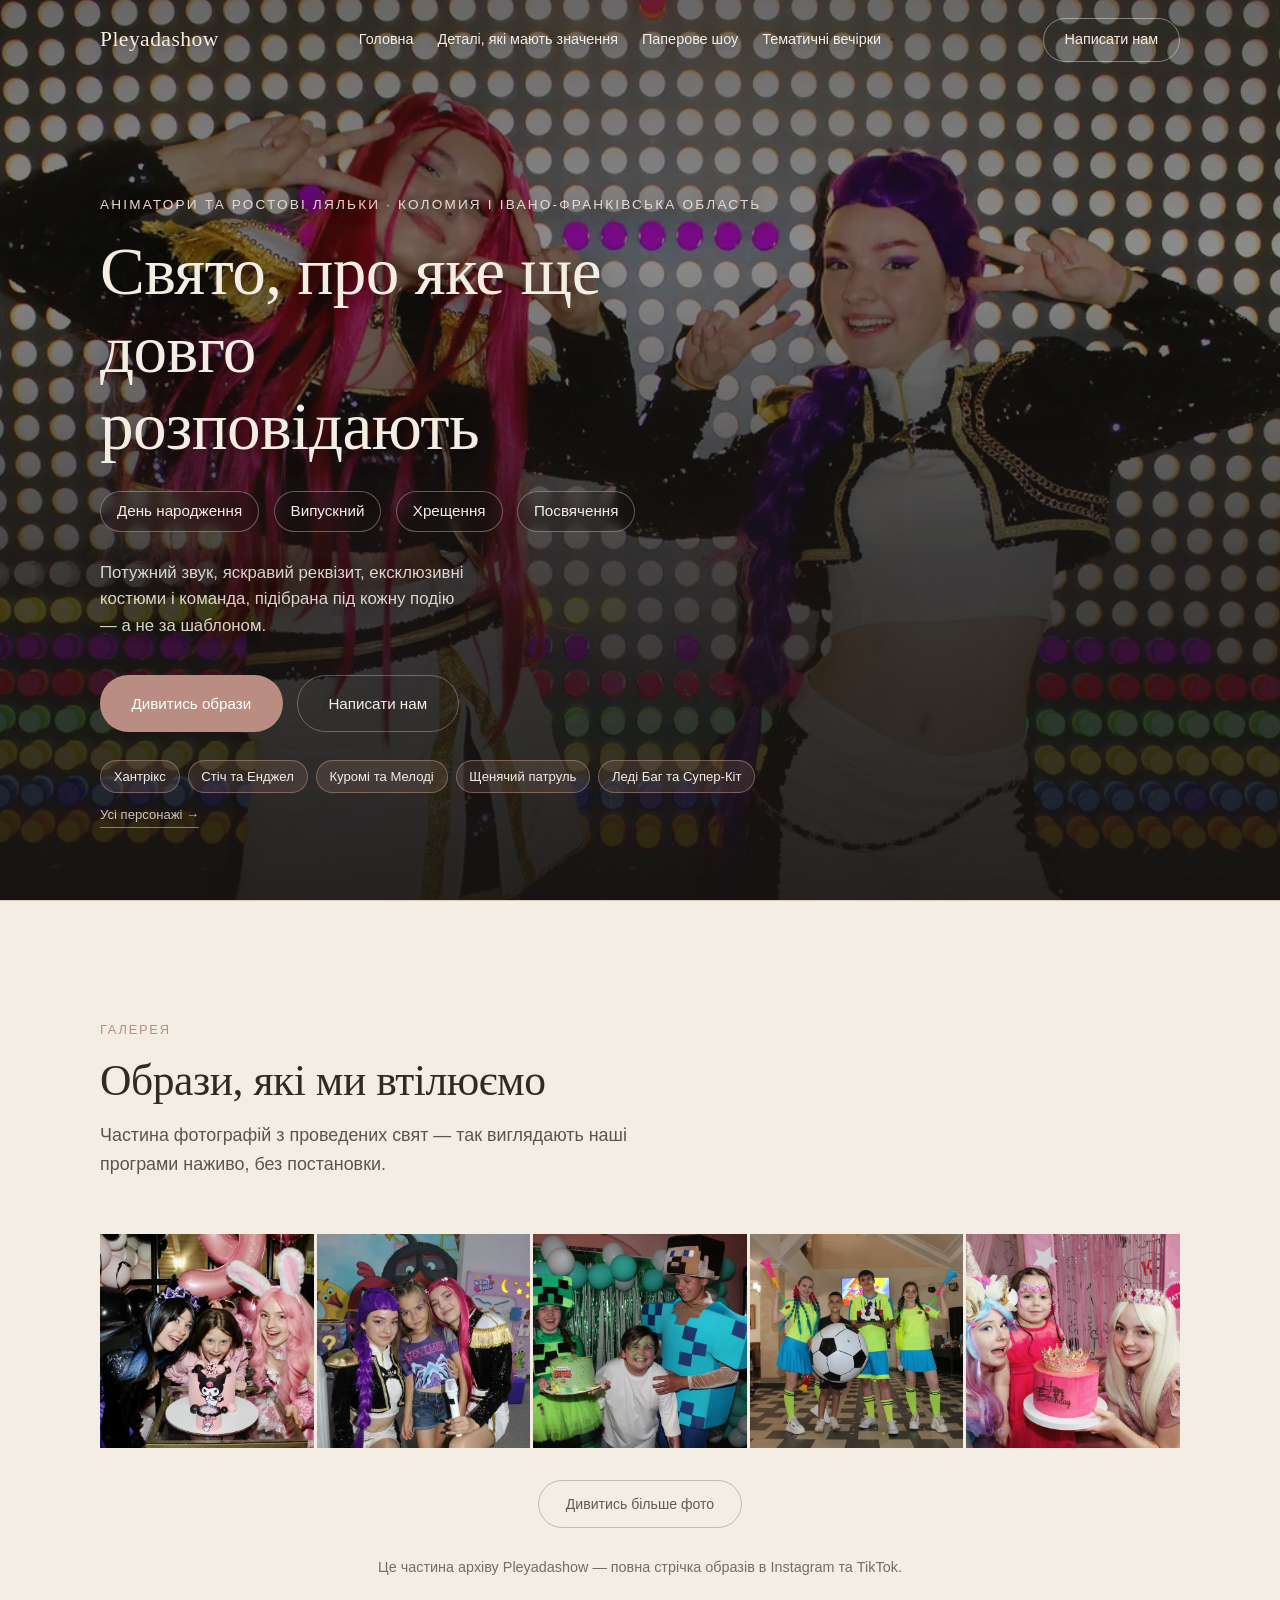
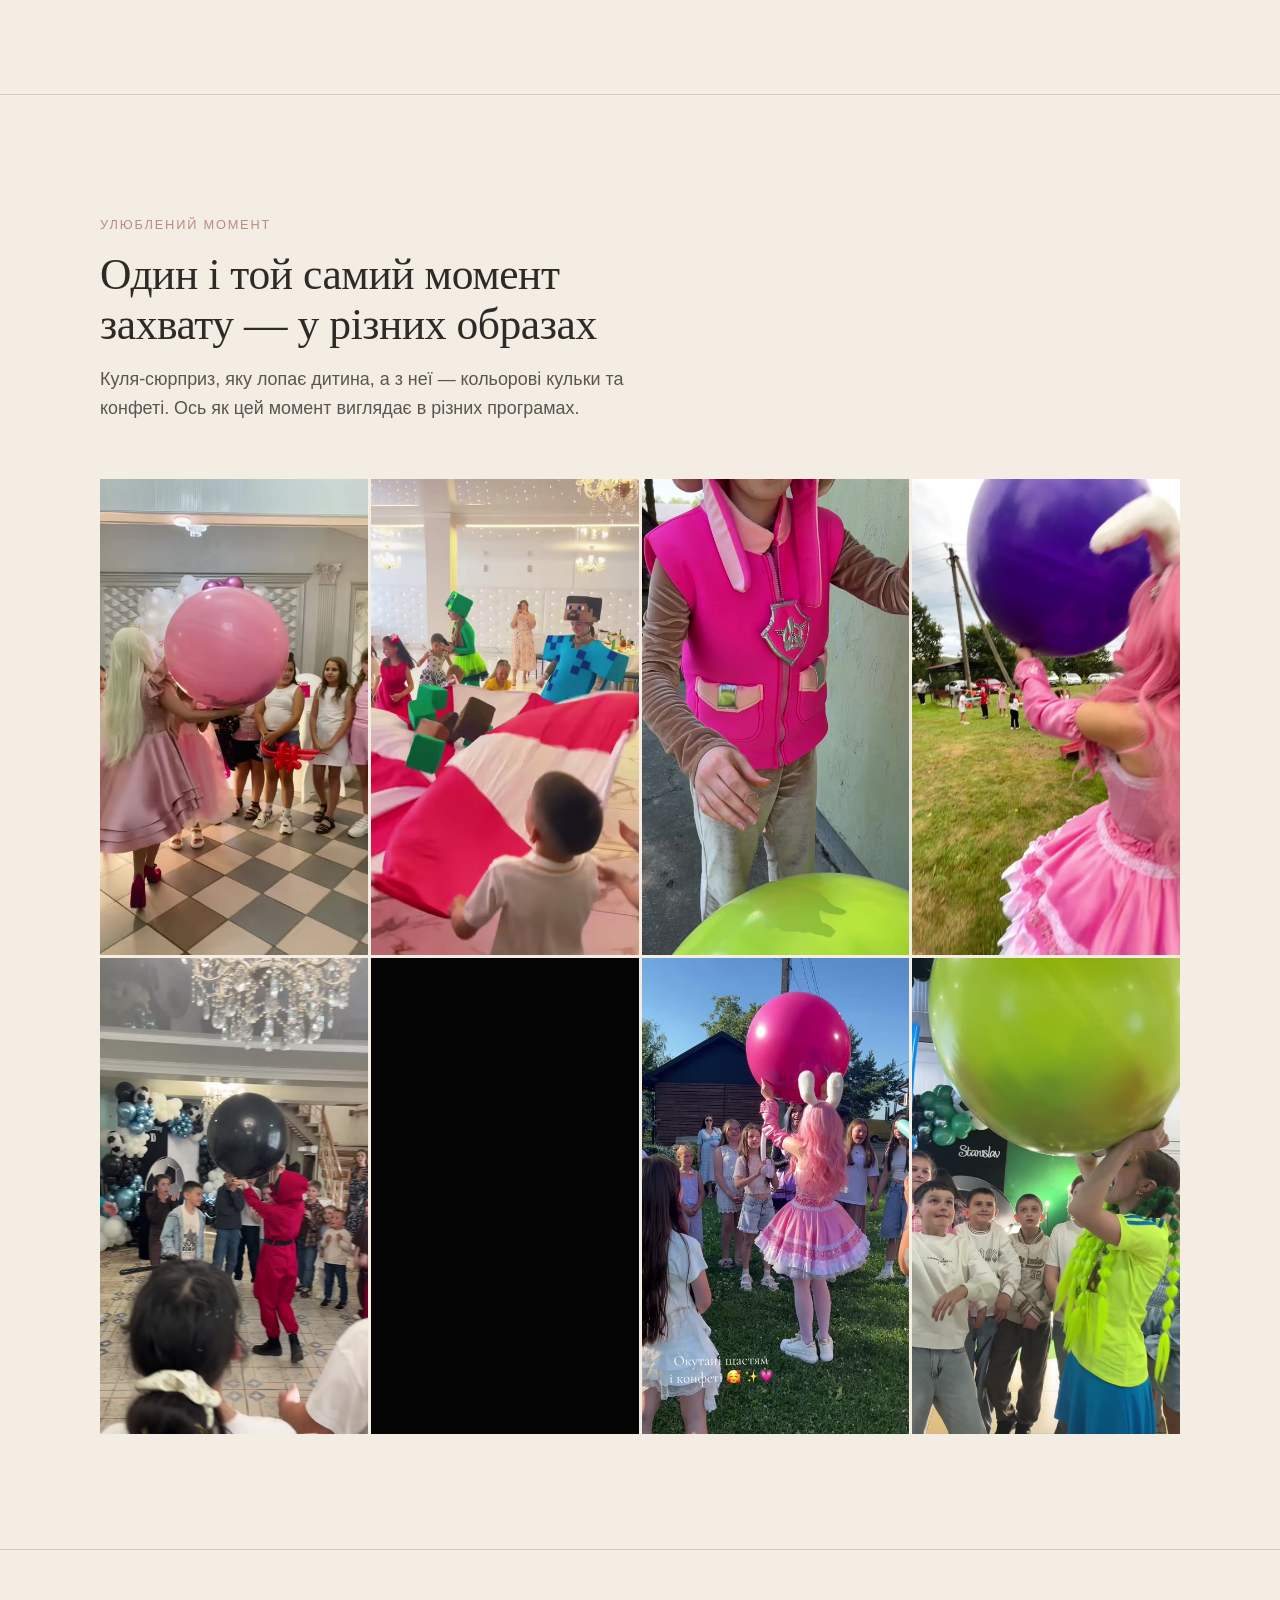
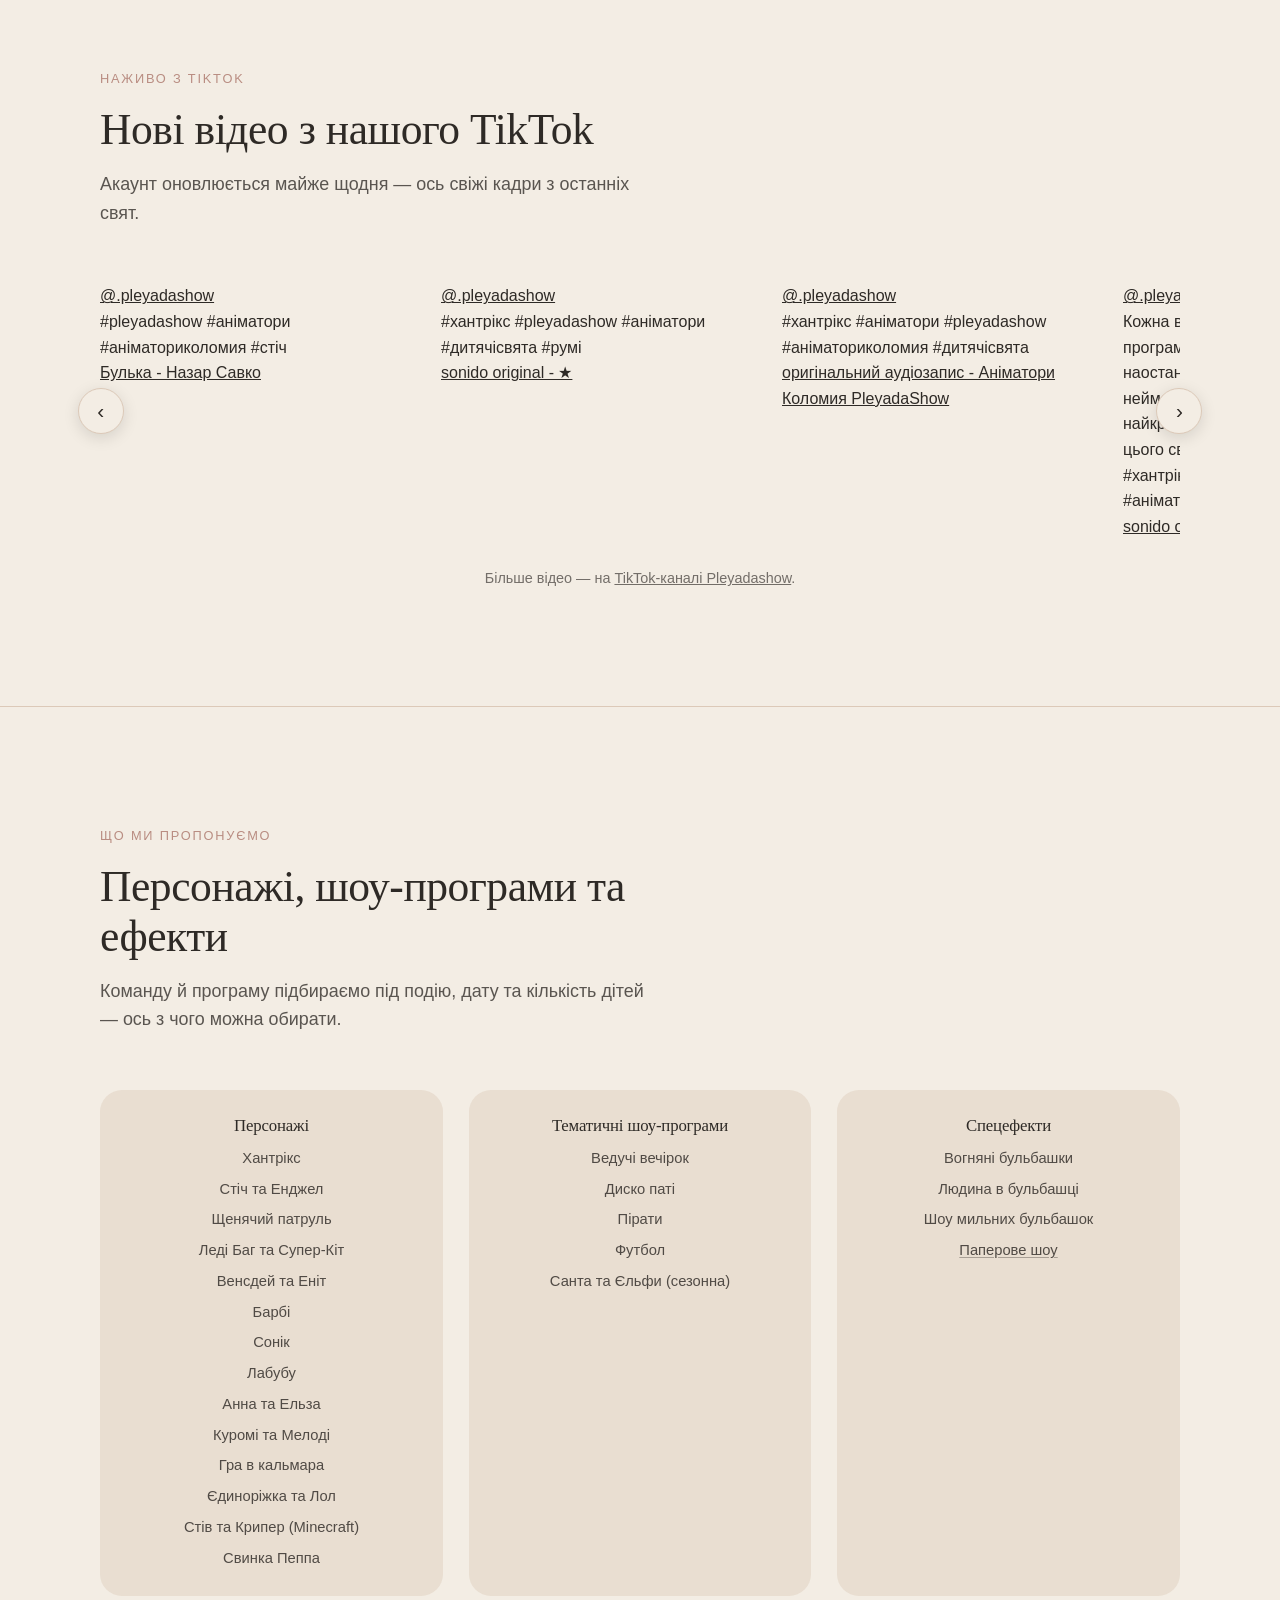
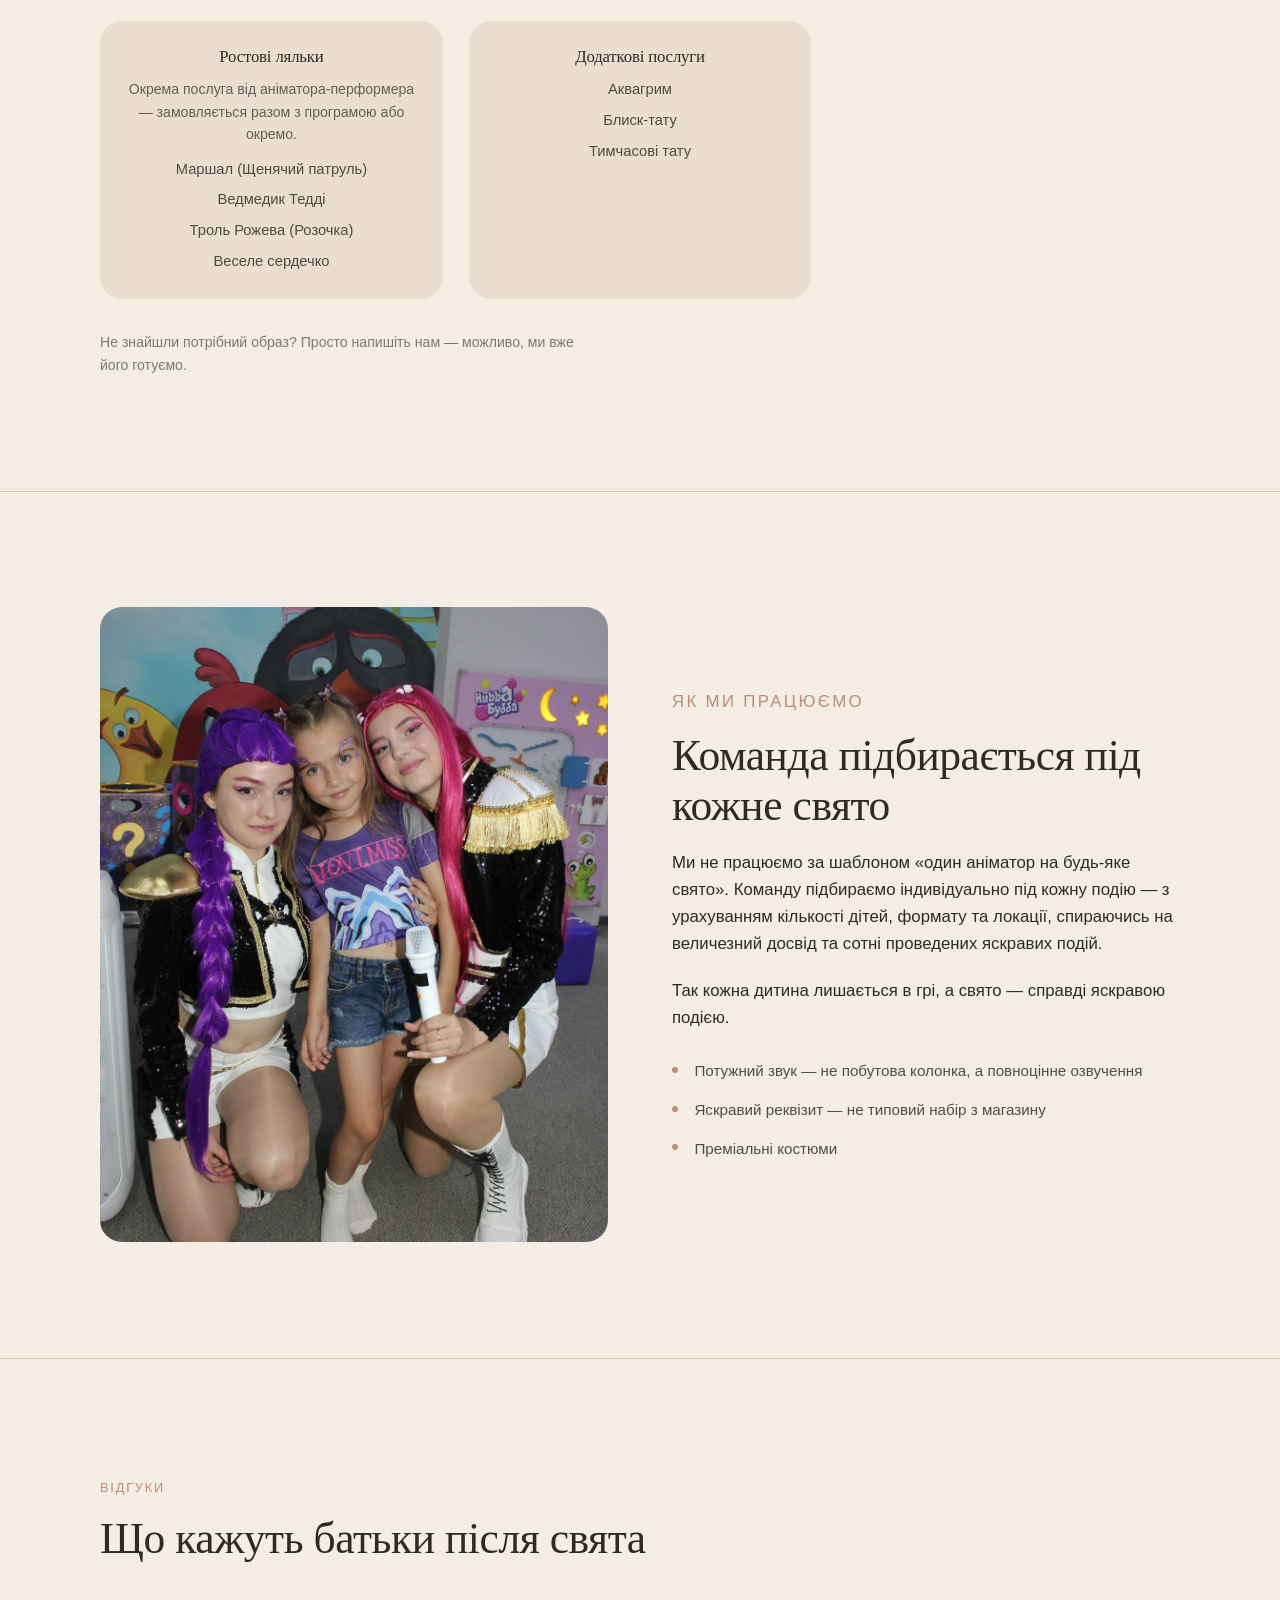
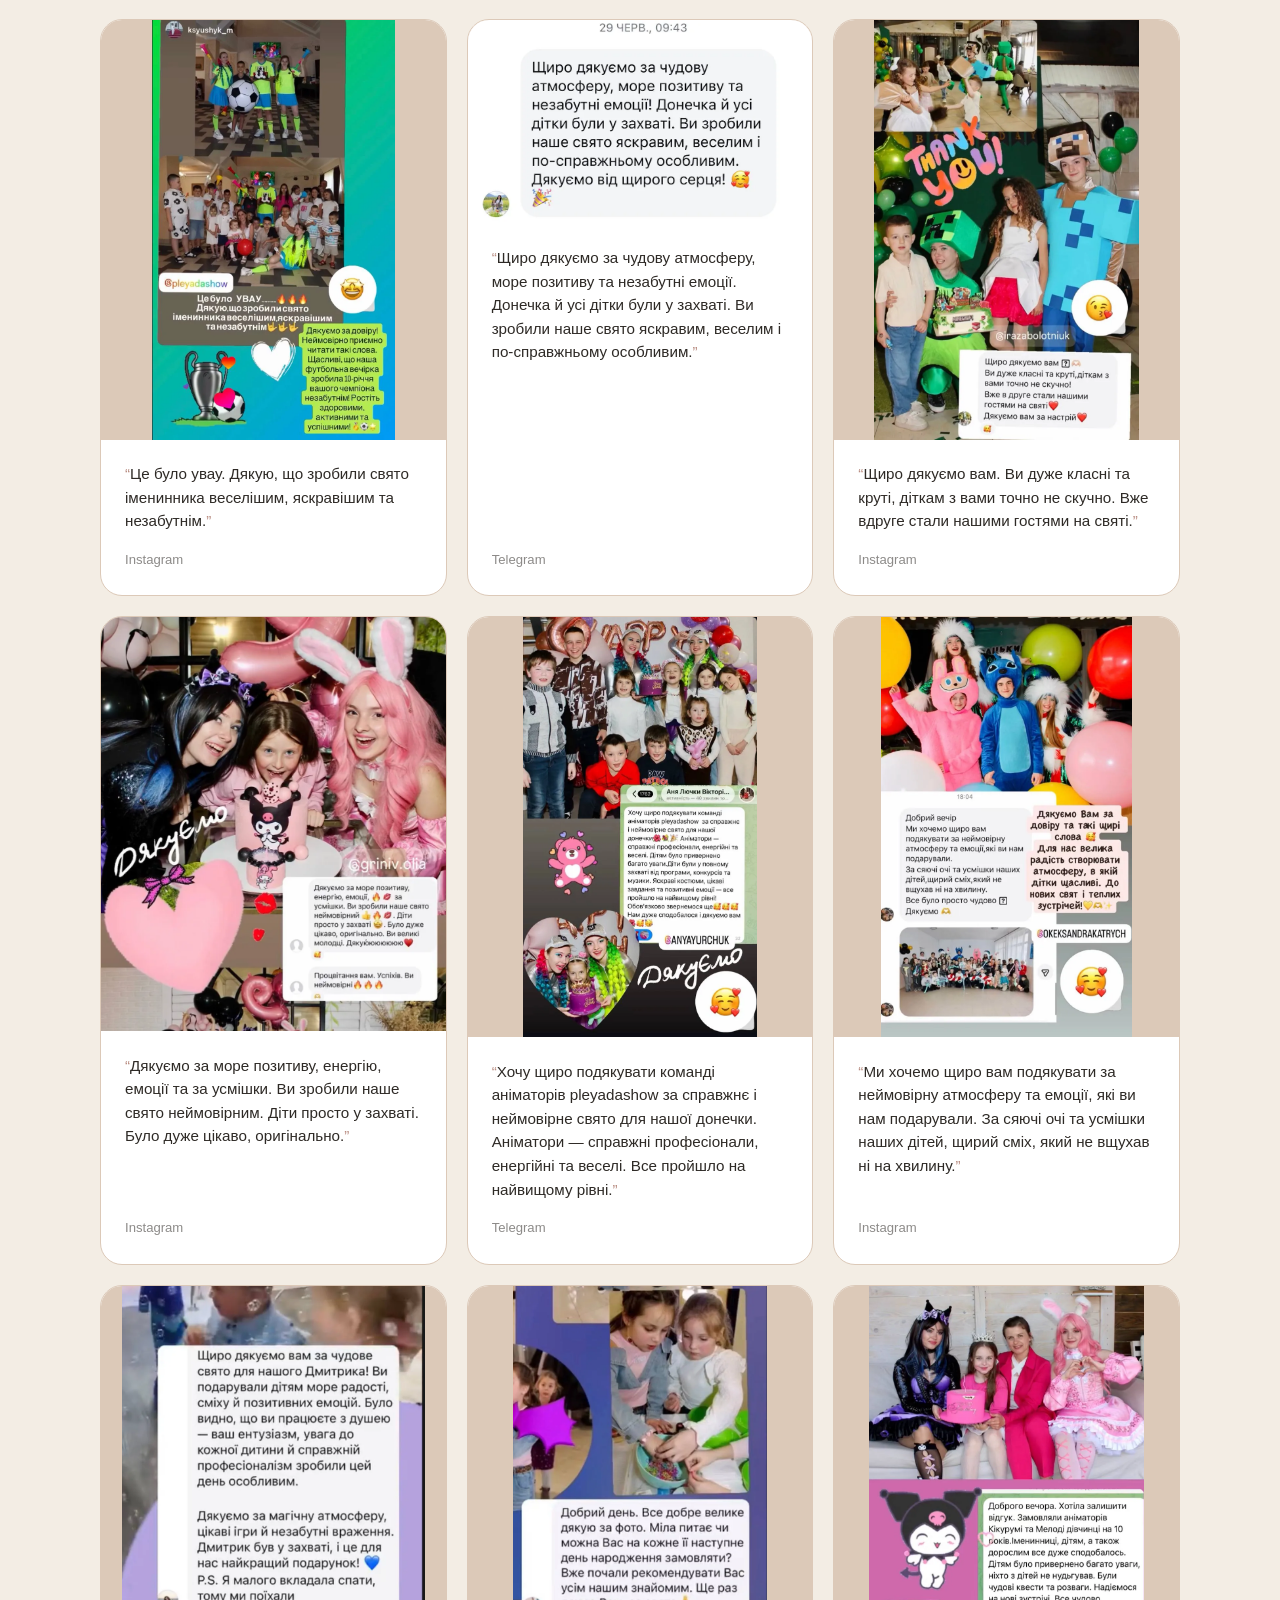
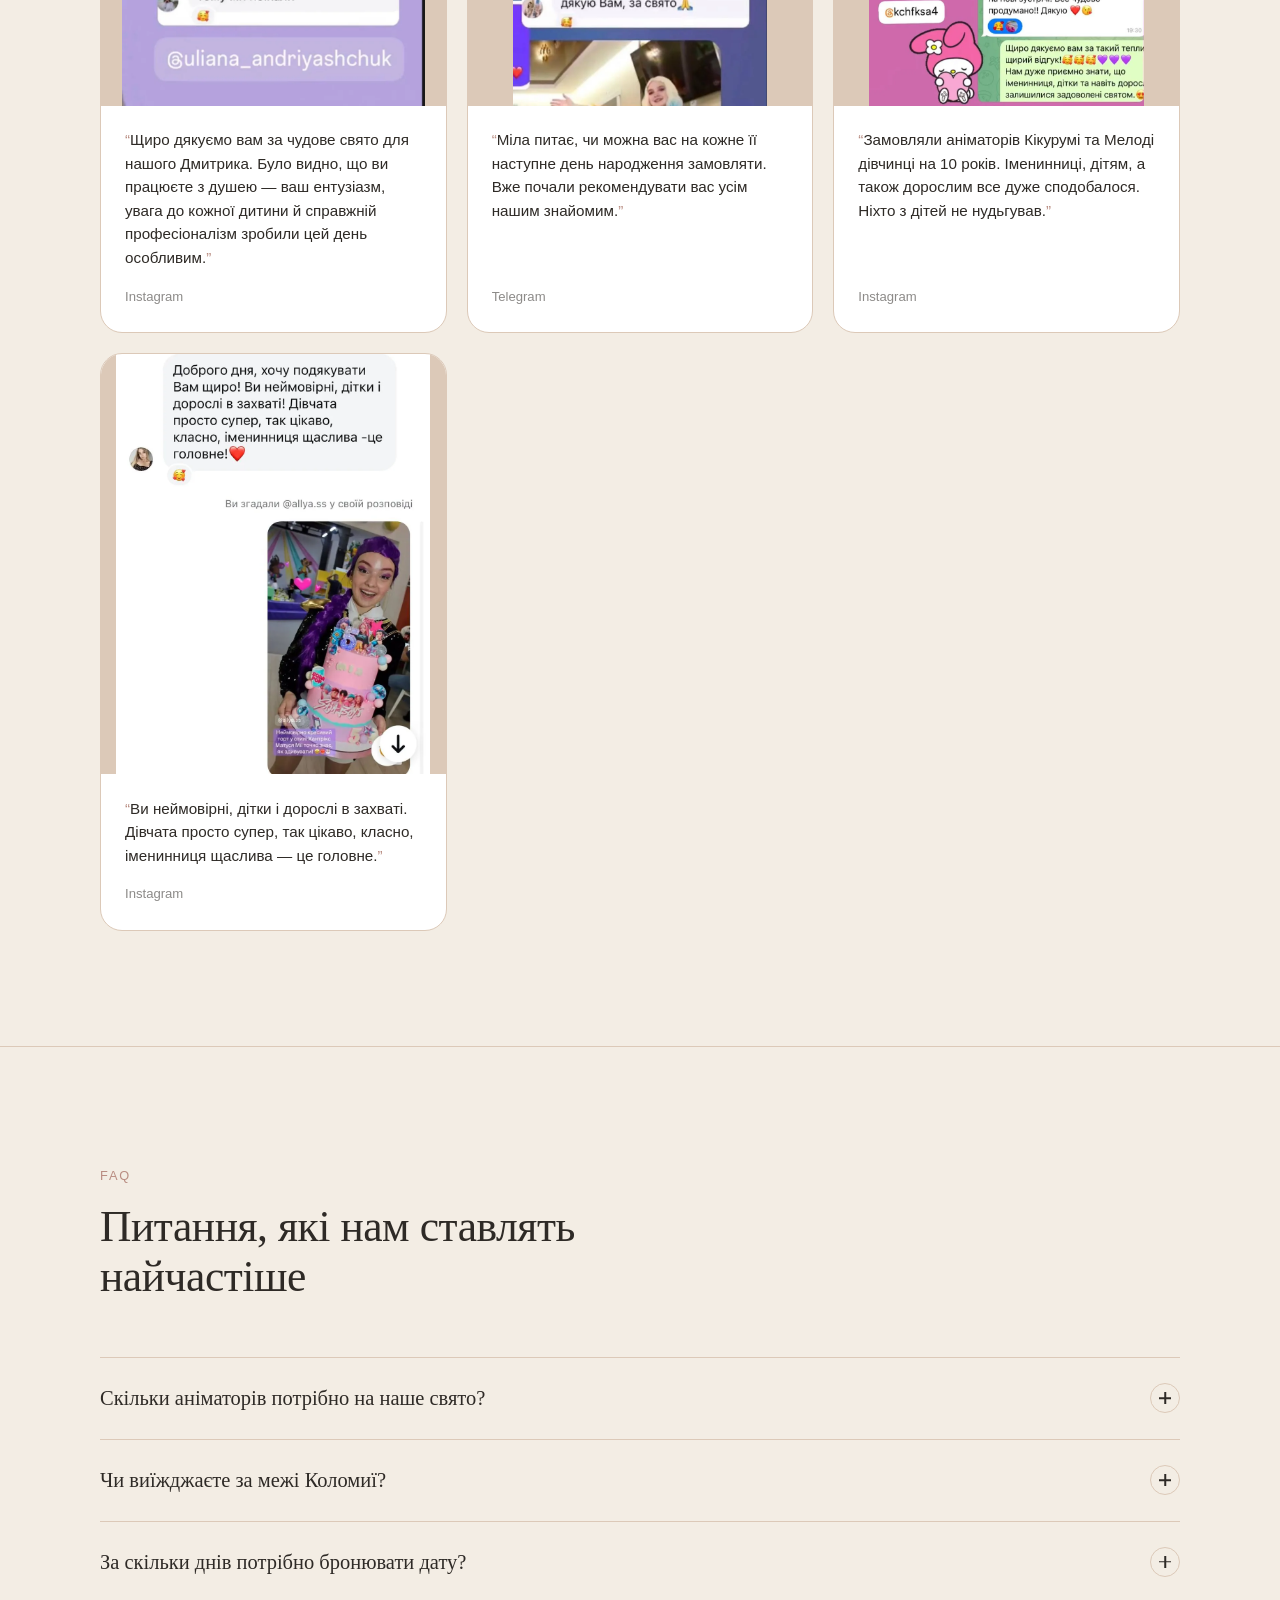
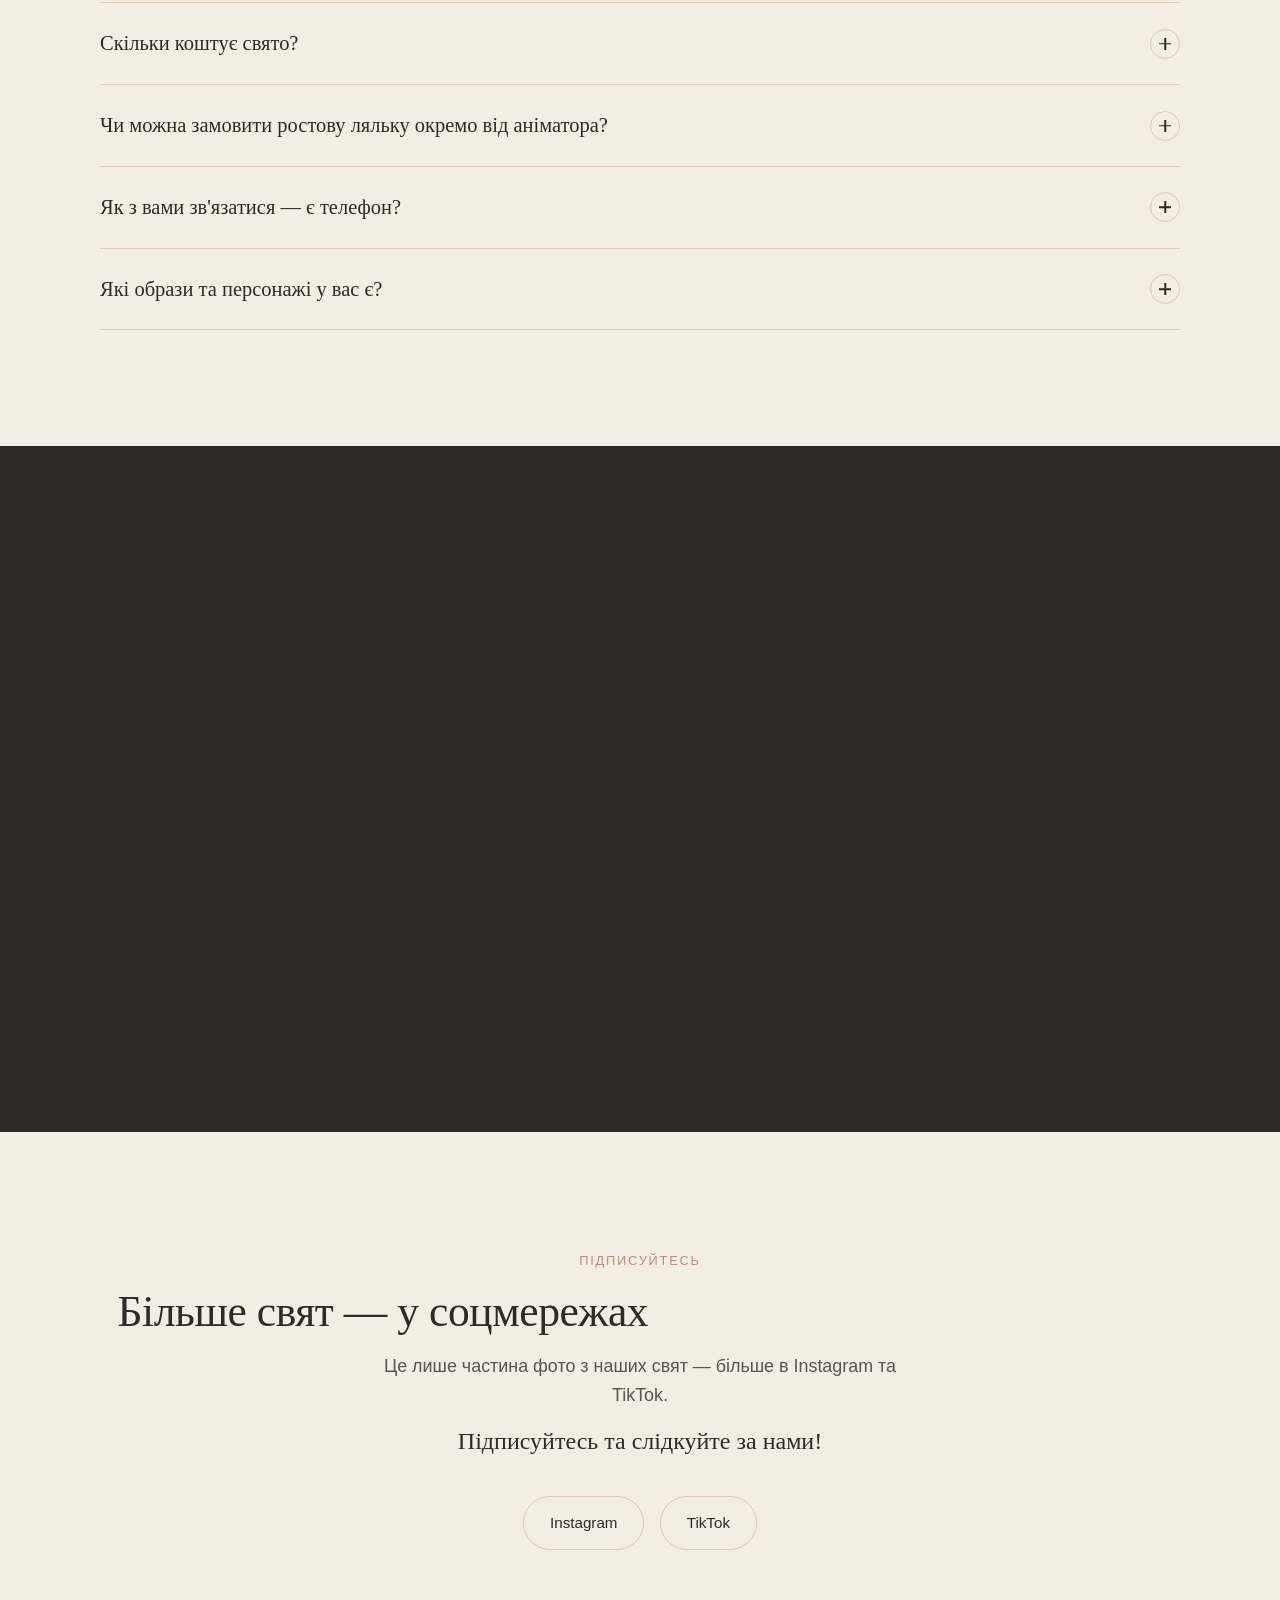
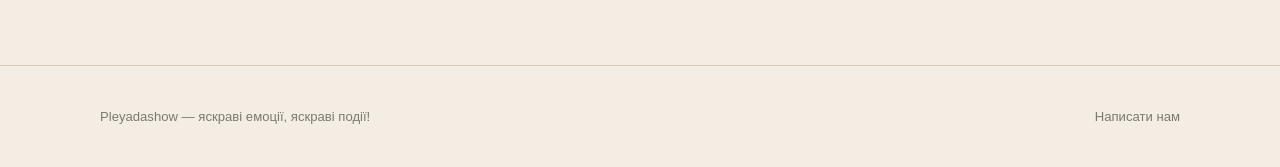
==== commit 11623ff4: "Аудит безпеки: pinning GitHub Actions на SHA + Content-Security-Policy - actions/checkout та actions" ====
--- a/index.html
+++ b/index.html
@@ -1,6 +1,7 @@
 <!DOCTYPE html>
 <html lang="uk">
 <head>
+<meta http-equiv="Content-Security-Policy" content="default-src 'self'; script-src 'self' https://www.googletagmanager.com https://www.tiktok.com https://*.ttwstatic.com 'sha256-g2W8qDan6WFUx4s+vovVb6ktV11liQ6JTKn077aftkg='; style-src 'self' 'unsafe-inline' https://fonts.googleapis.com; font-src 'self' https://fonts.gstatic.com; img-src 'self' data:; frame-src https://www.tiktok.com; connect-src 'self' https://www.google-analytics.com https://*.google-analytics.com https://www.googletagmanager.com; base-uri 'self'; object-src 'none'">
 <!-- Google tag (gtag.js) -->
 <script async src="https://www.googletagmanager.com/gtag/js?id=G-N60QJBLRVB"></script>
 <script>
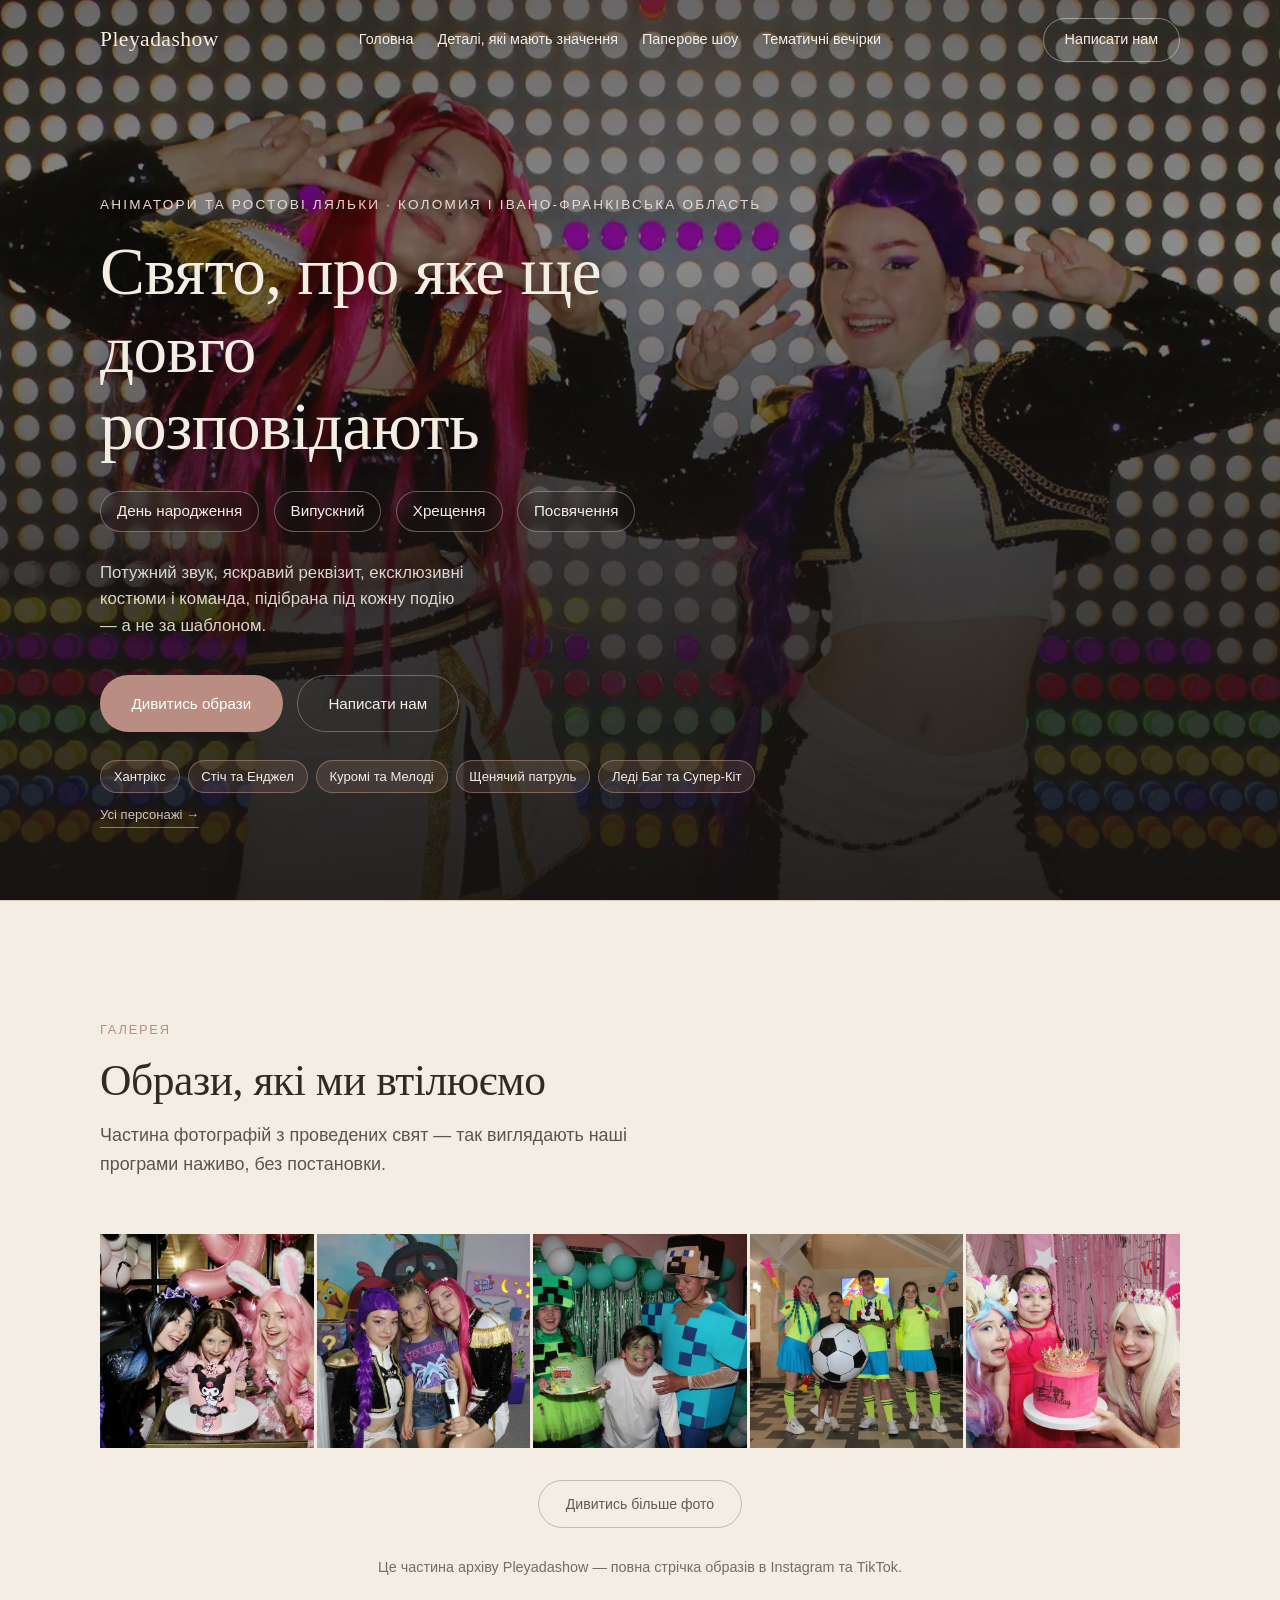
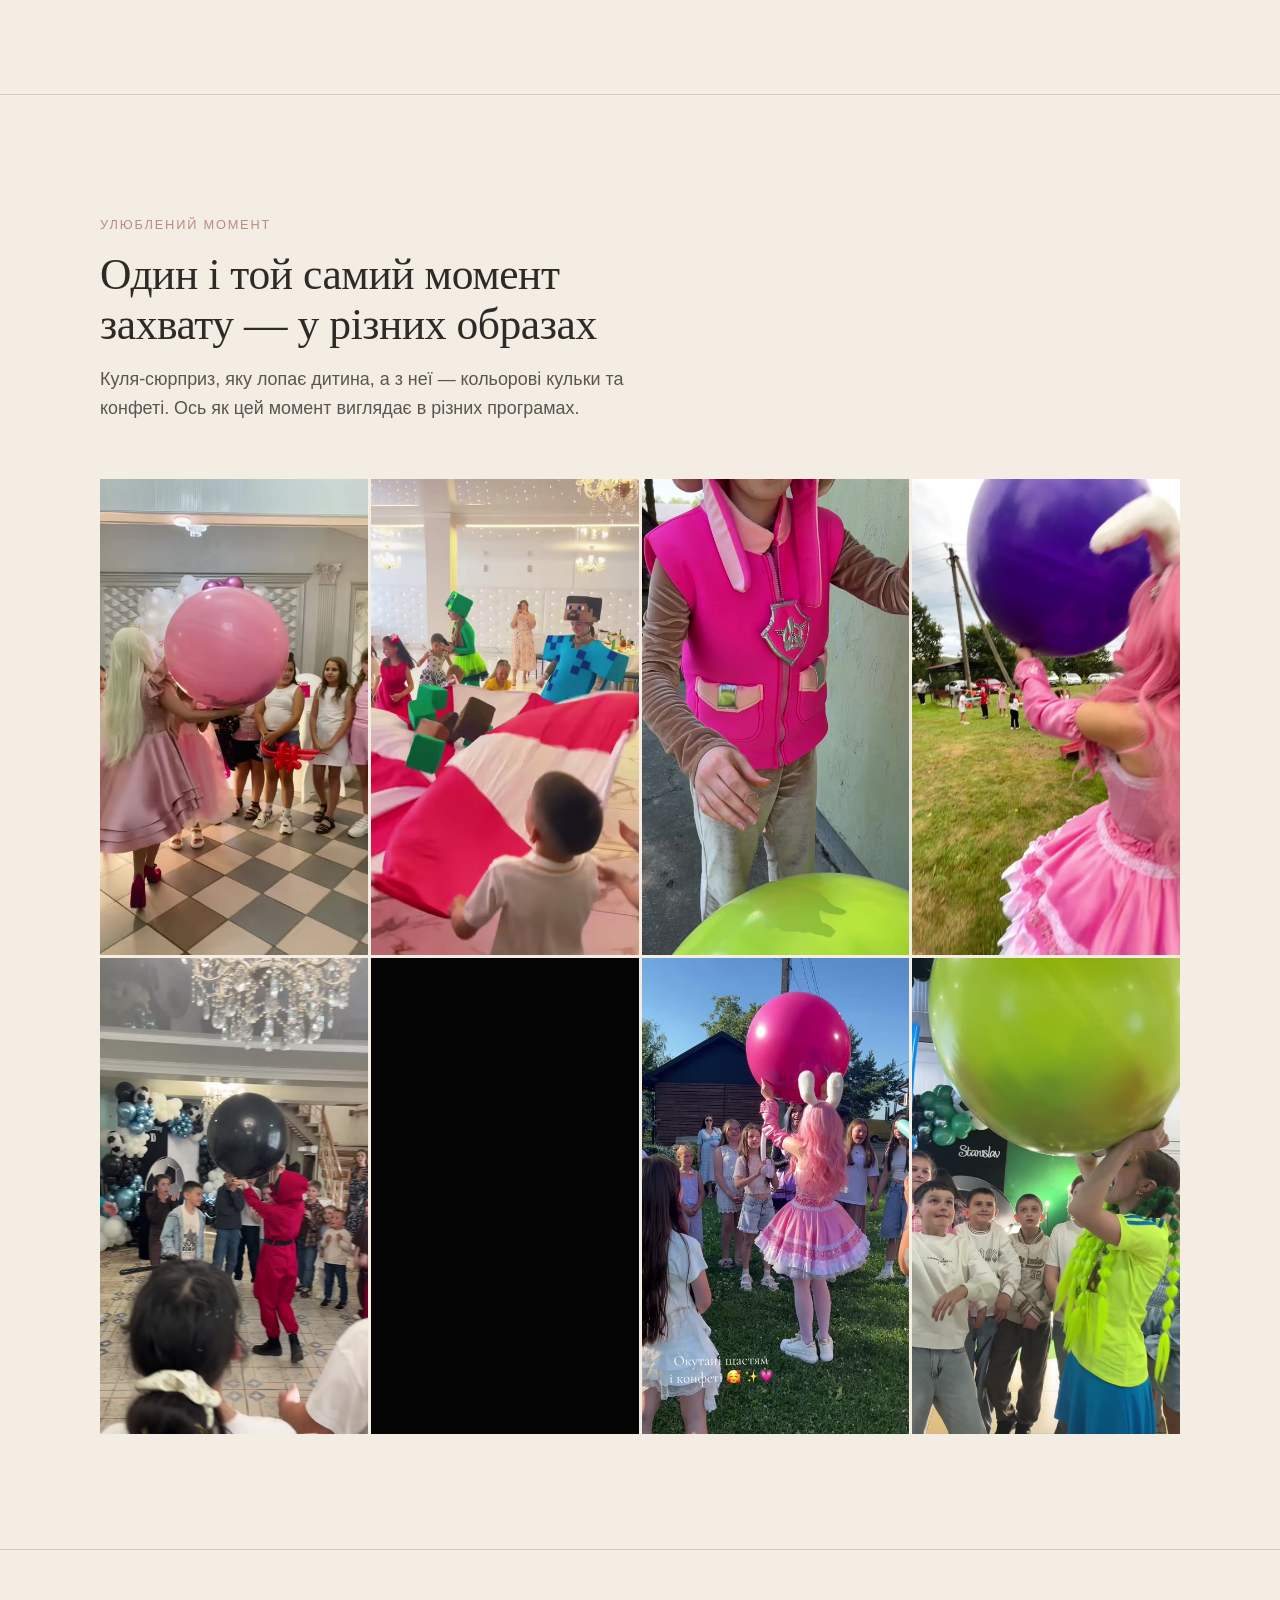
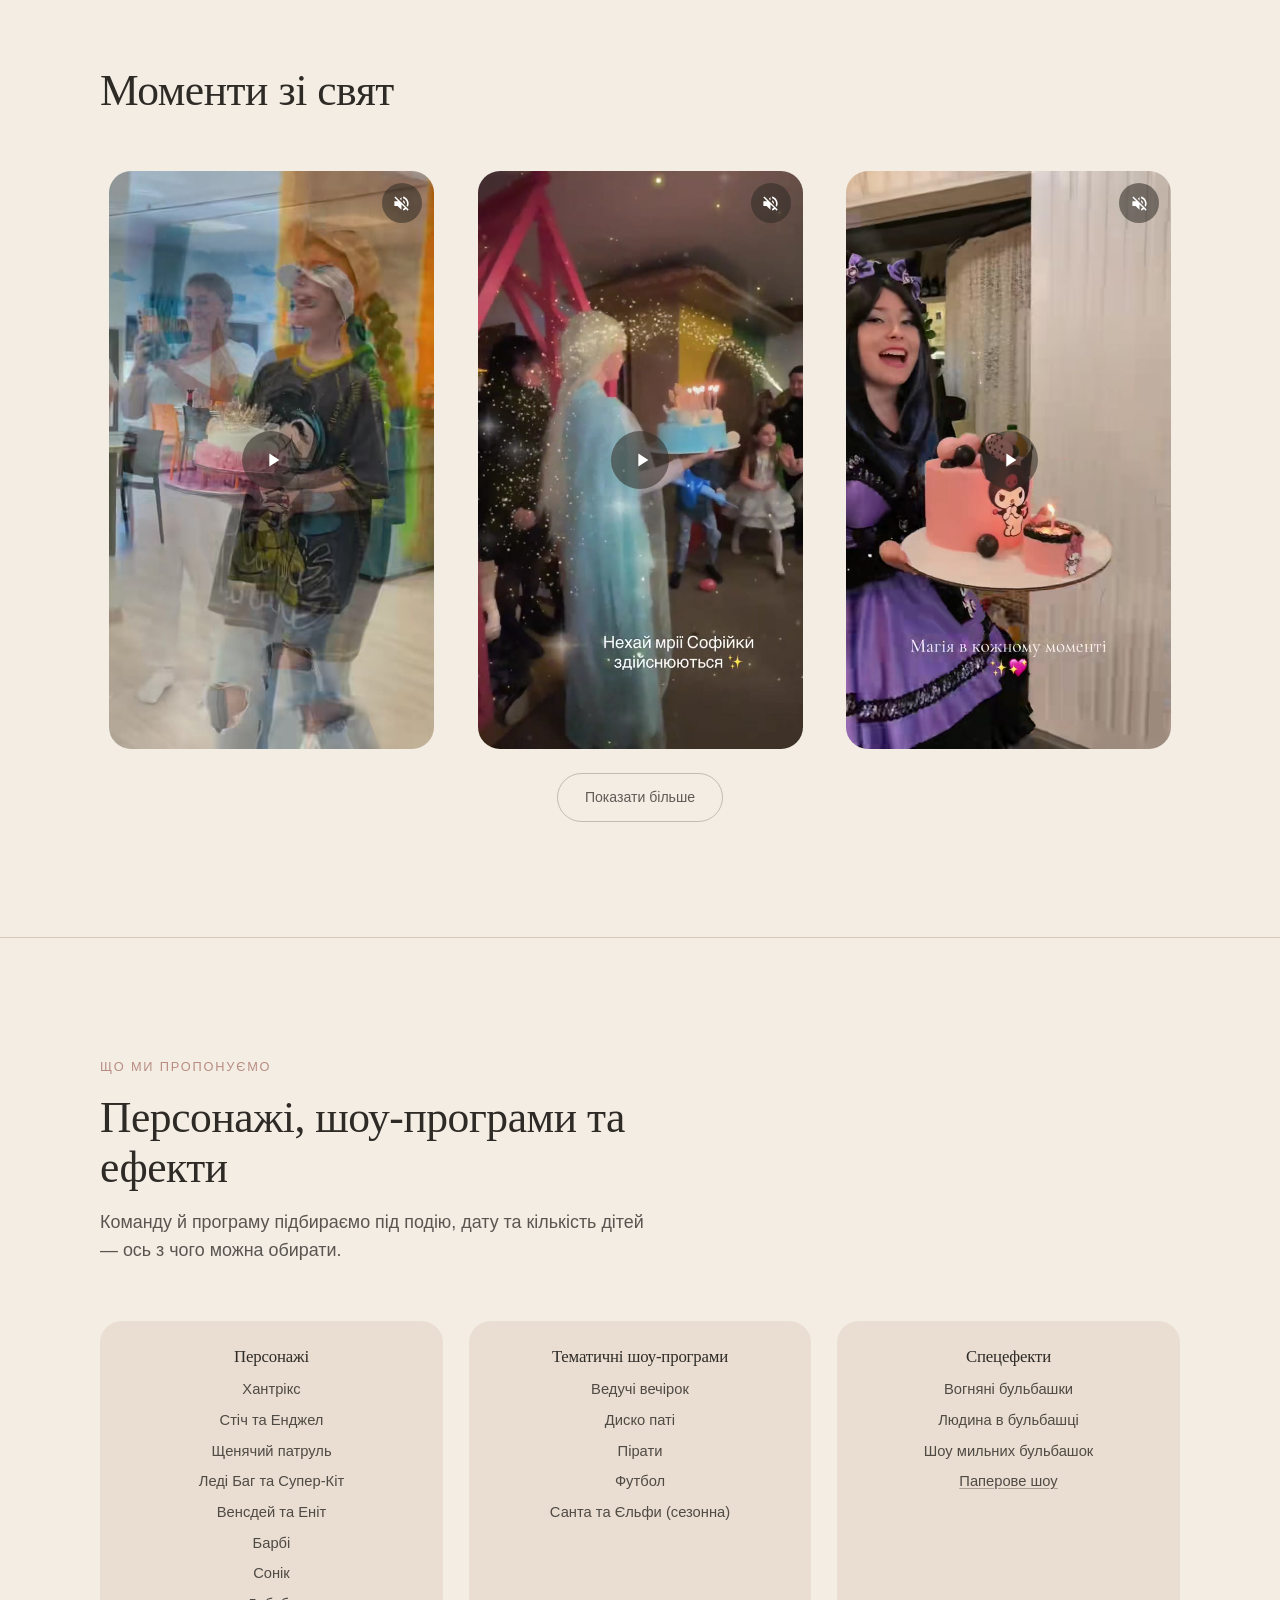
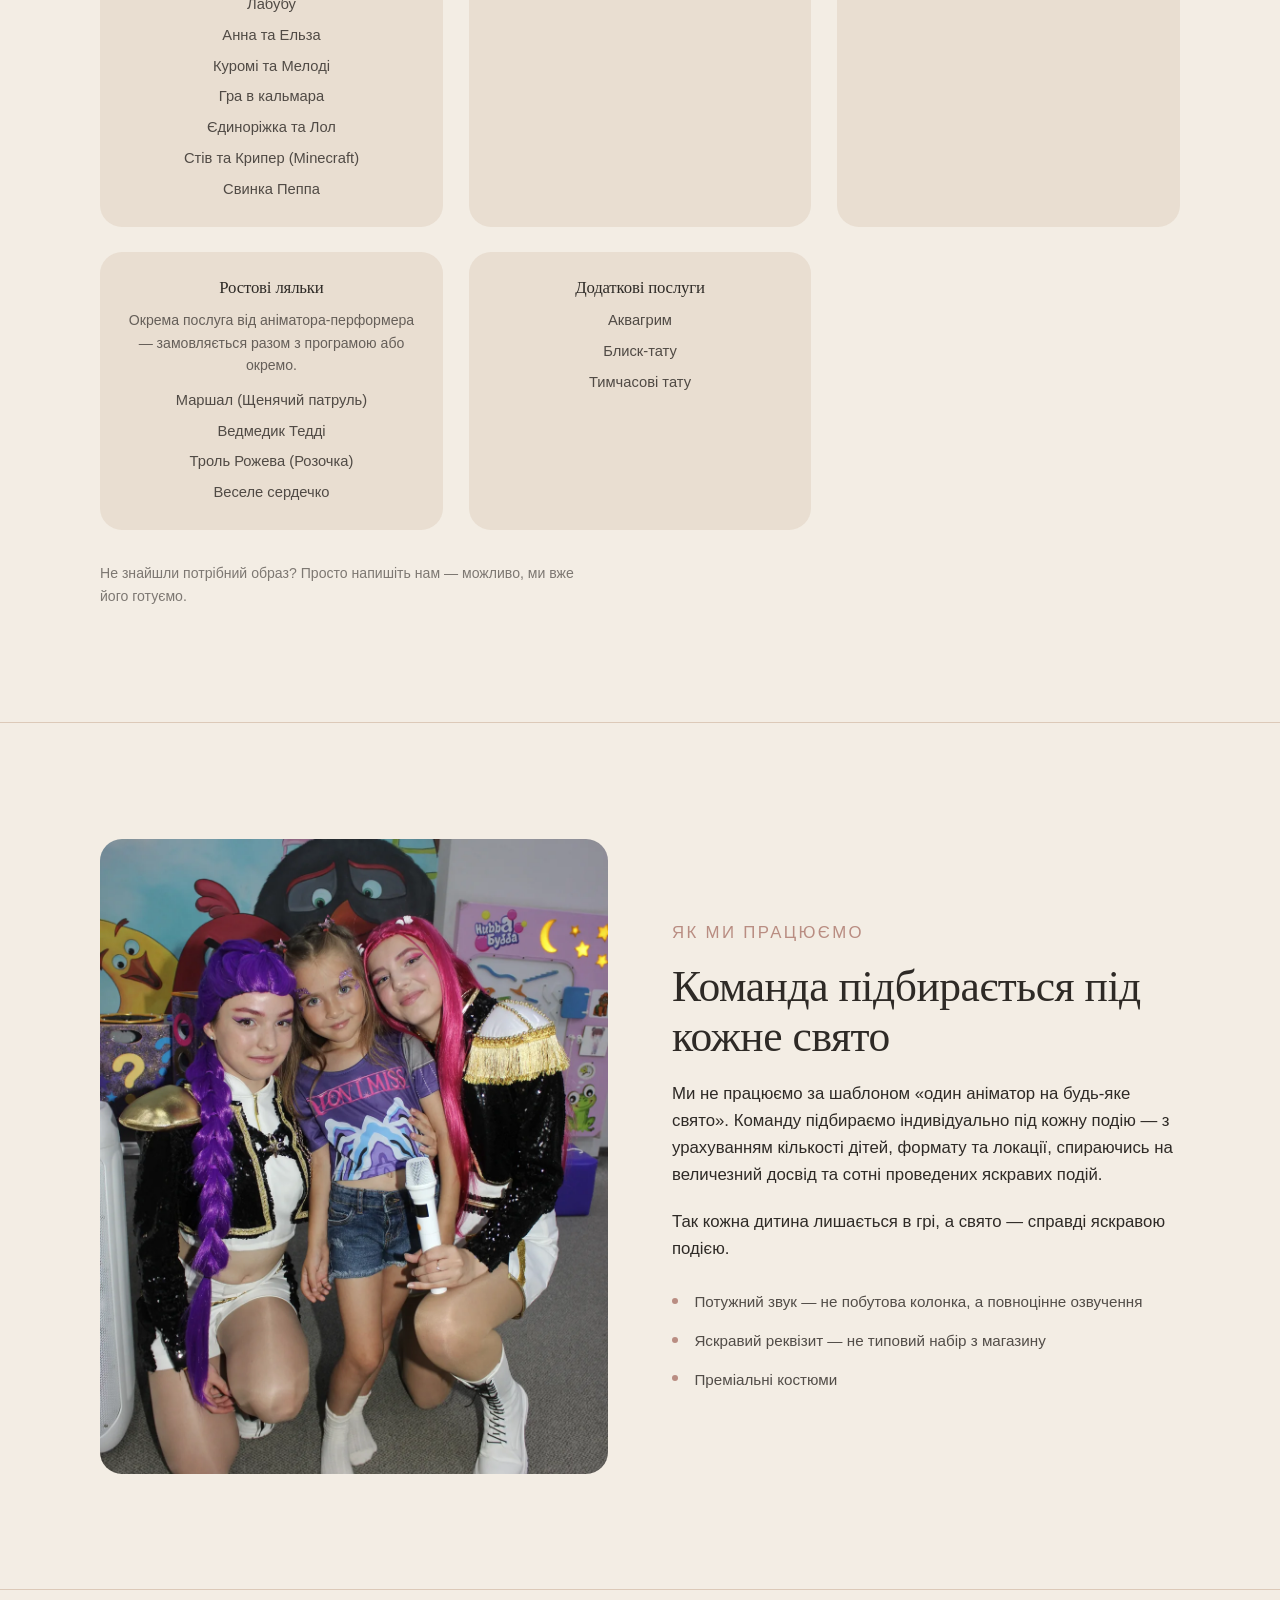
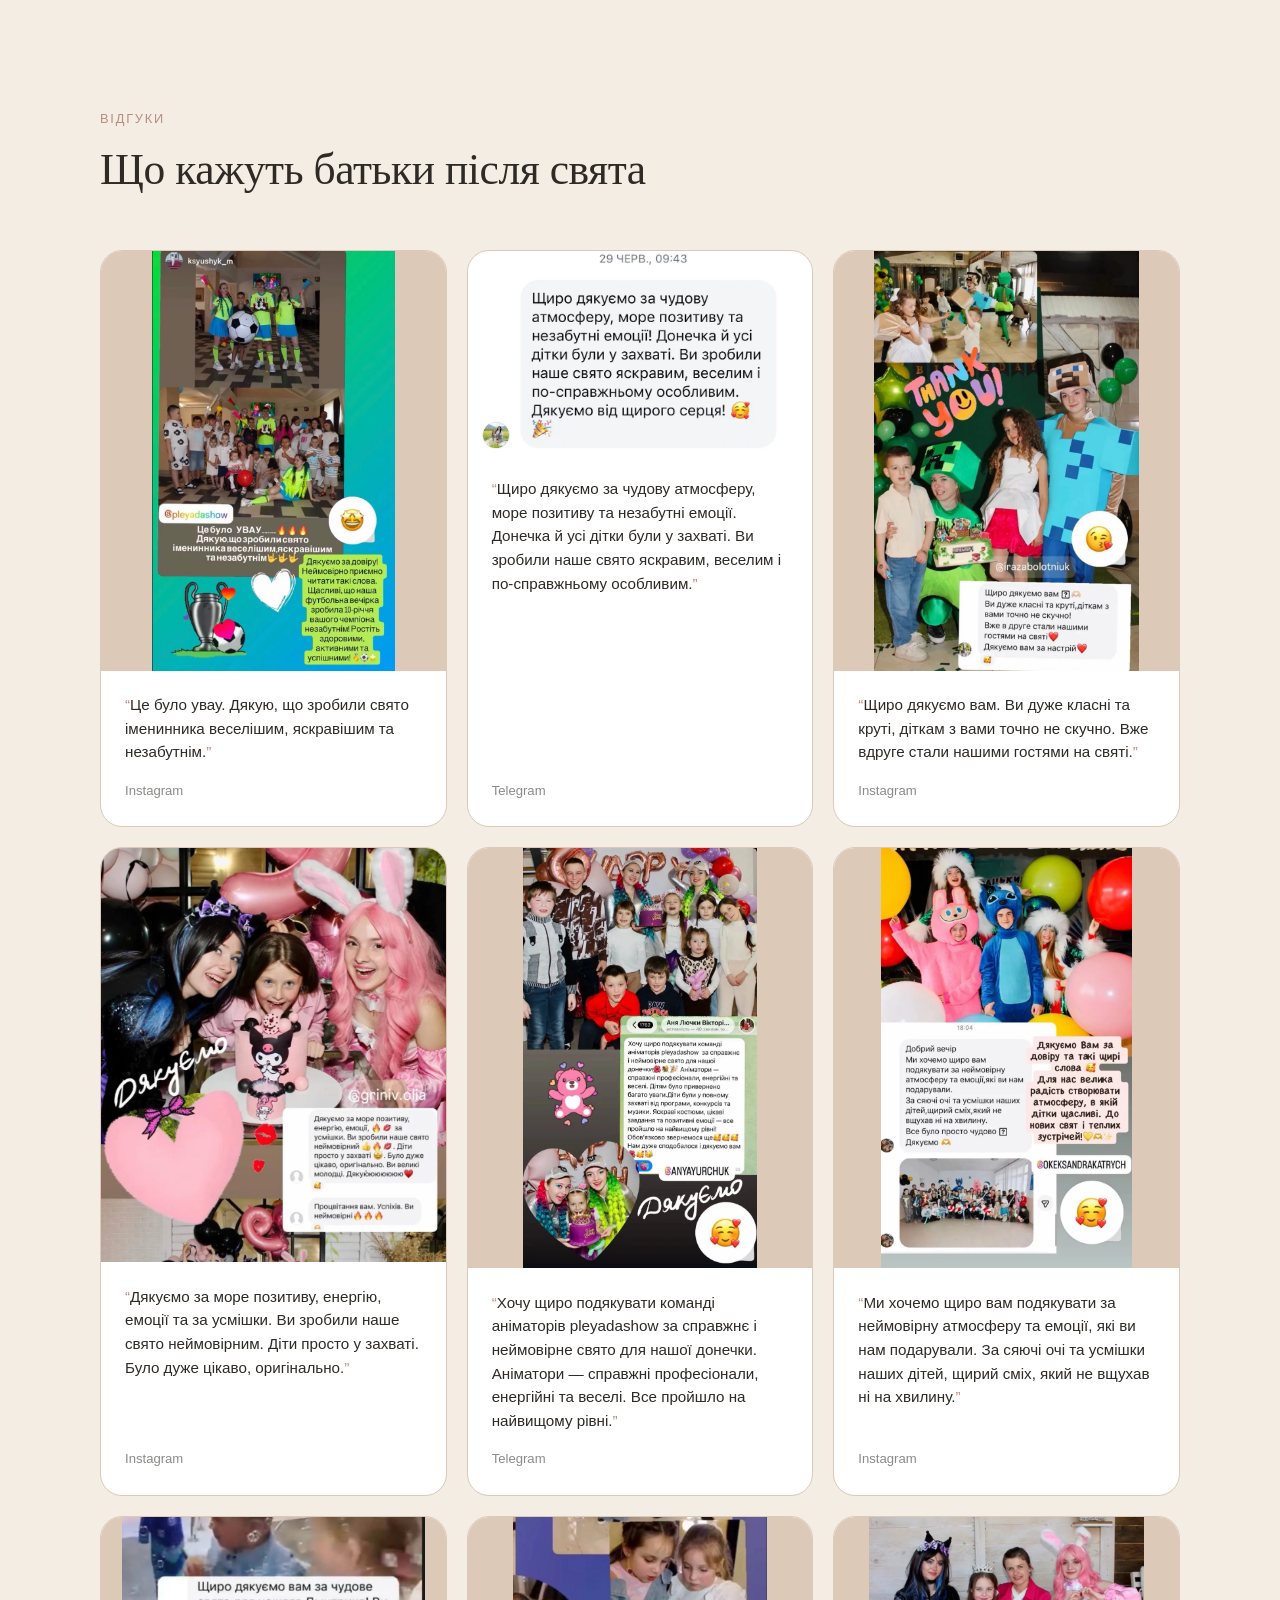
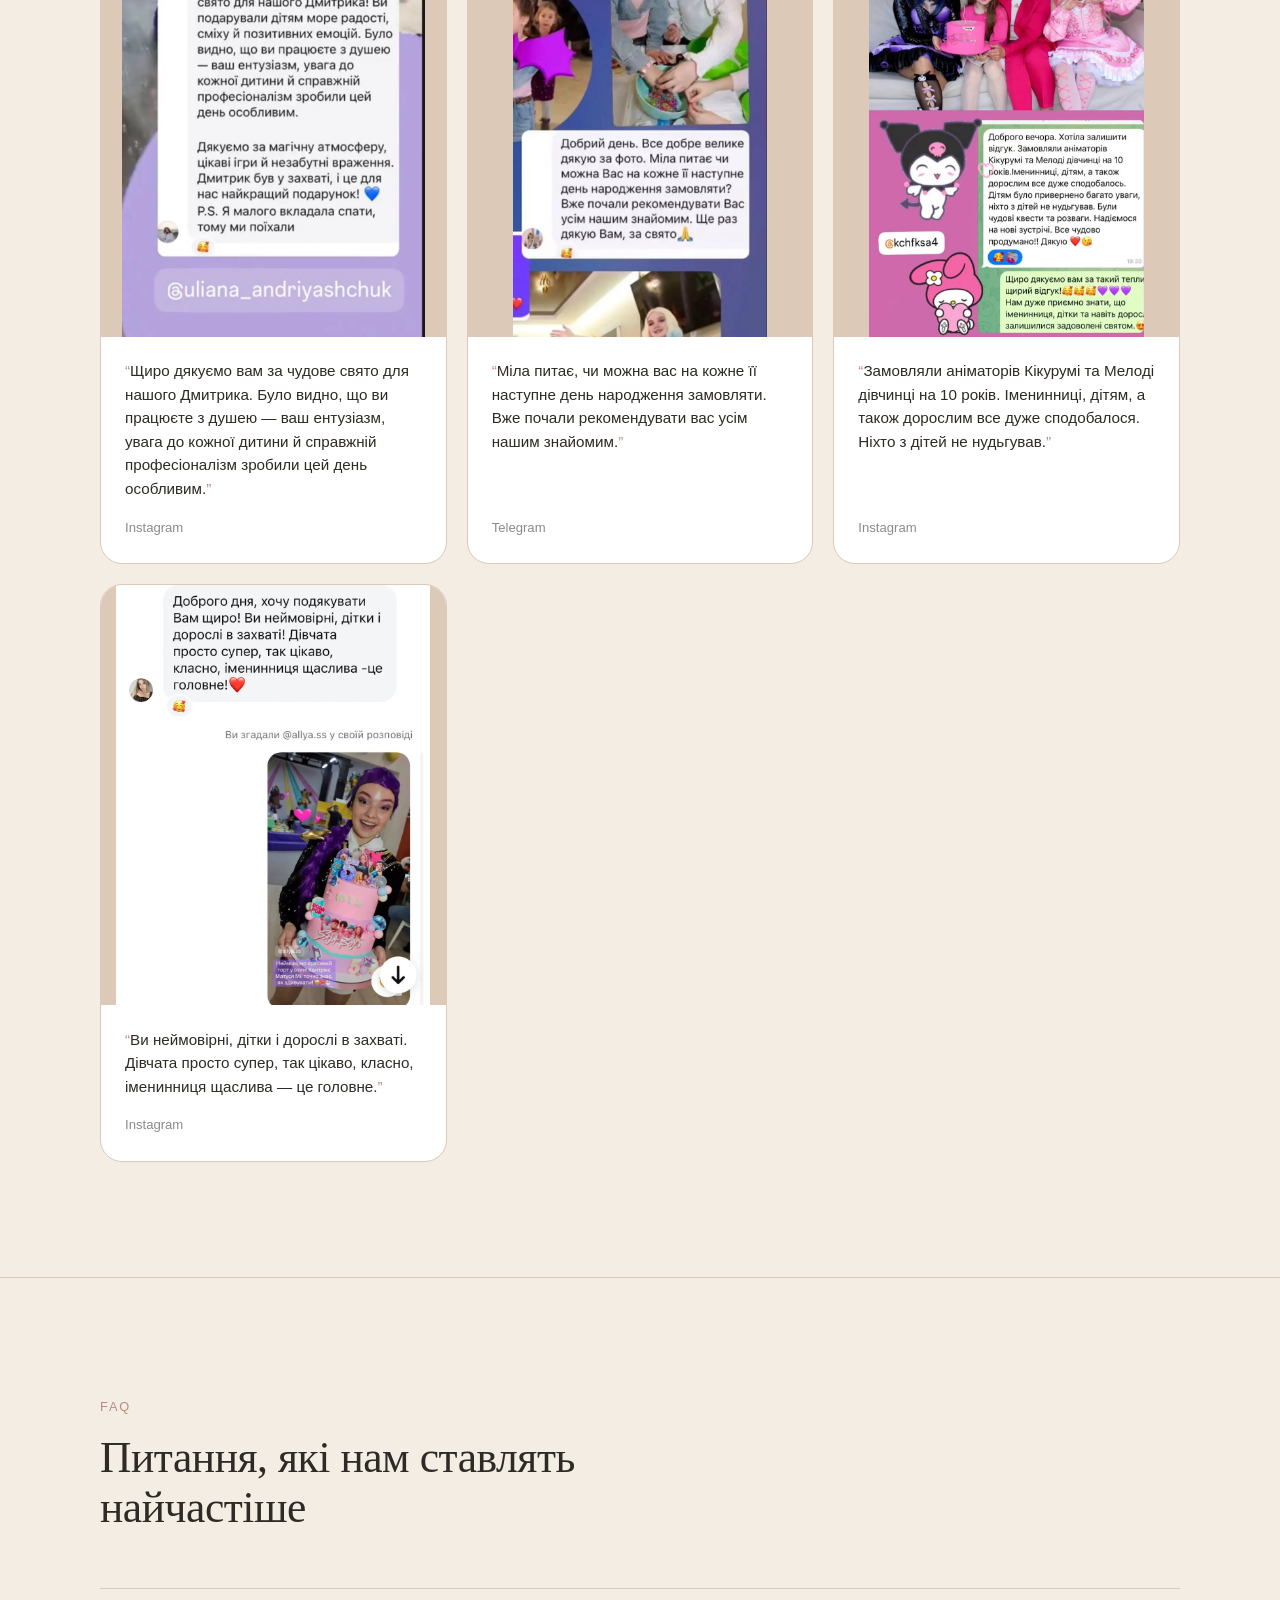
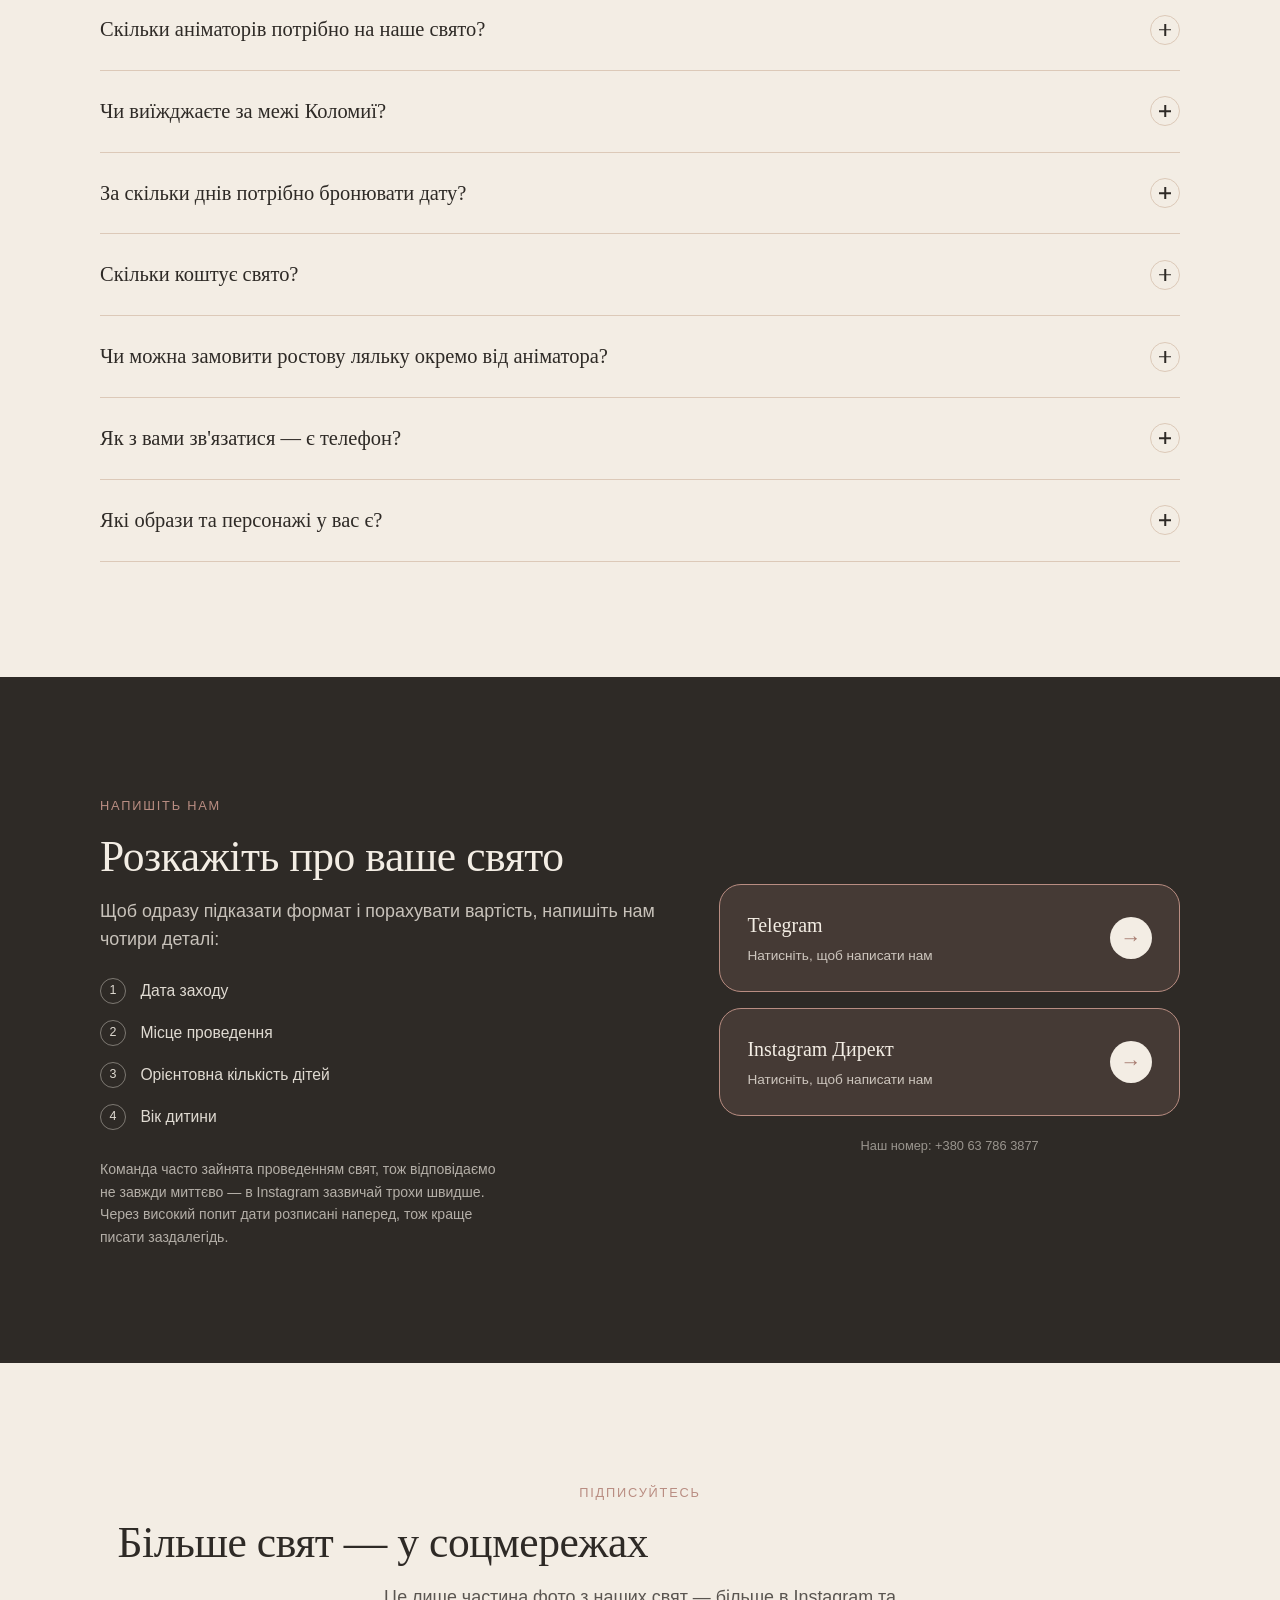
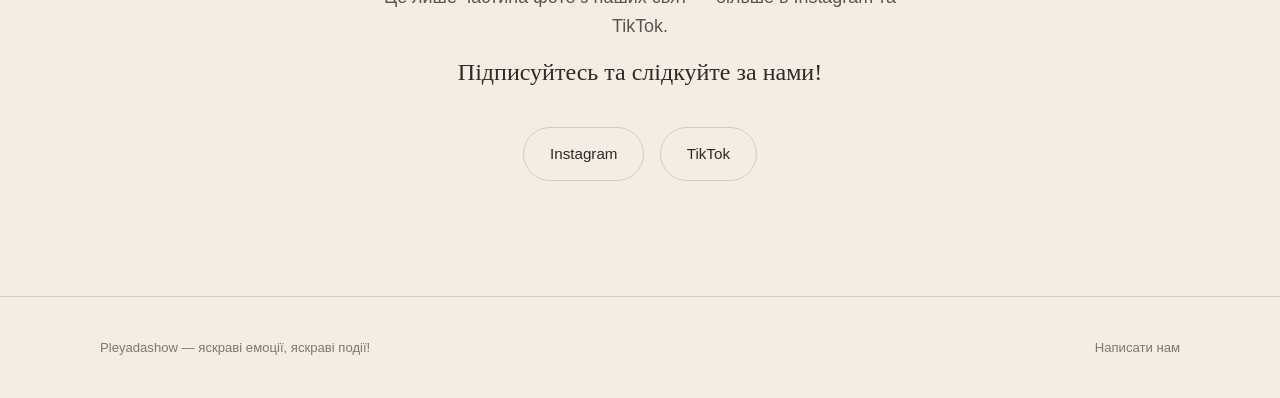
==== commit 56a6d18a: "Замінено TikTok-віджет на локальні відео 'Моменти зі свят' - Видалено TikTok embed.js, IntersectionO" ====
--- a/index.html
+++ b/index.html
@@ -1,7 +1,7 @@
 <!DOCTYPE html>
 <html lang="uk">
 <head>
-<meta http-equiv="Content-Security-Policy" content="default-src 'self'; script-src 'self' https://www.googletagmanager.com https://www.tiktok.com https://*.ttwstatic.com 'sha256-g2W8qDan6WFUx4s+vovVb6ktV11liQ6JTKn077aftkg='; style-src 'self' 'unsafe-inline' https://fonts.googleapis.com; font-src 'self' https://fonts.gstatic.com; img-src 'self' data:; frame-src https://www.tiktok.com; connect-src 'self' https://www.google-analytics.com https://*.google-analytics.com https://www.googletagmanager.com; base-uri 'self'; object-src 'none'">
+<meta http-equiv="Content-Security-Policy" content="default-src 'self'; script-src 'self' https://www.googletagmanager.com 'sha256-g2W8qDan6WFUx4s+vovVb6ktV11liQ6JTKn077aftkg='; style-src 'self' 'unsafe-inline' https://fonts.googleapis.com; font-src 'self' https://fonts.gstatic.com; img-src 'self' data:; connect-src 'self' https://www.google-analytics.com https://*.google-analytics.com https://www.googletagmanager.com; base-uri 'self'; object-src 'none'">
 <!-- Google tag (gtag.js) -->
 <script async src="https://www.googletagmanager.com/gtag/js?id=G-N60QJBLRVB"></script>
 <script>
@@ -324,93 +324,83 @@
     </div>
   </section>
 
-  <!-- ============================= TIKTOK FEED ============================= -->
+  <!-- ============================= MOMENTS FROM PARTIES ============================= -->
   <section class="section section--divider">
     <div class="container">
       <div class="section-head" data-reveal>
-        <p class="eyebrow">Наживо з TikTok</p>
-        <h2 class="section-title">Нові відео з нашого TikTok</h2>
-        <p class="section-lede">Акаунт оновлюється майже щодня — ось свіжі кадри з останніх свят.</p>
-      </div>
-      <div class="tiktok-feed-wrap">
-      <button type="button" class="tiktok-feed-nav tiktok-feed-prev" aria-label="Прогорнути назад">‹</button>
-      <ul class="tiktok-feed" data-tiktok-lazy>
-        <li class="tiktok-feed-item">
-          <blockquote class="tiktok-embed" cite="https://www.tiktok.com/@.pleyadashow/video/7662334869166558485" data-video-id="7662334869166558485" style="max-width: 325px;min-width: 325px;">
-            <section>
-              <a target="_blank" href="https://www.tiktok.com/@.pleyadashow?refer=embed">@.pleyadashow</a>
-              <p>#pleyadashow #аніматори #аніматориколомия #стіч</p>
-              <a target="_blank" href="https://www.tiktok.com/@.pleyadashow/video/7662334869166558485?refer=embed">Булька - Назар Савко</a>
-            </section>
-          </blockquote>
-        </li>
-        <li class="tiktok-feed-item">
-          <blockquote class="tiktok-embed" cite="https://www.tiktok.com/@.pleyadashow/video/7661387818484190485" data-video-id="7661387818484190485" style="max-width: 325px;min-width: 325px;">
-            <section>
-              <a target="_blank" href="https://www.tiktok.com/@.pleyadashow?refer=embed">@.pleyadashow</a>
-              <p>#хантрікс #pleyadashow #аніматори #дитячісвята #румі</p>
-              <a target="_blank" href="https://www.tiktok.com/@.pleyadashow/video/7661387818484190485?refer=embed">sonido original - ★</a>
-            </section>
-          </blockquote>
-        </li>
-        <li class="tiktok-feed-item">
-          <blockquote class="tiktok-embed" cite="https://www.tiktok.com/@.pleyadashow/video/7661361622488714517" data-video-id="7661361622488714517" style="max-width: 325px;min-width: 325px;">
-            <section>
-              <a target="_blank" href="https://www.tiktok.com/@.pleyadashow?refer=embed">@.pleyadashow</a>
-              <p>#хантрікс #аніматори #pleyadashow #аніматориколомия #дитячісвята</p>
-              <a target="_blank" href="https://www.tiktok.com/@.pleyadashow/video/7661361622488714517?refer=embed">оригінальний аудіозапис - Аніматори Коломия PleyadaShow</a>
-            </section>
-          </blockquote>
-        </li>
-        <li class="tiktok-feed-item">
-          <blockquote class="tiktok-embed" cite="https://www.tiktok.com/@.pleyadashow/video/7661347189465107733" data-video-id="7661347189465107733" style="max-width: 325px;min-width: 325px;">
-            <section>
-              <a target="_blank" href="https://www.tiktok.com/@.pleyadashow?refer=embed">@.pleyadashow</a>
-              <p>Кожна велика пригода має свій фінал.Але програма Хантрікс залишає найсолодше наостанок!😋✨ Сьогодні ми пройшли неймовірний шлях.Міра та Румі об'єднали найкращу команду.Але головне серце цього свята - наша чарівна Мія!🥰😘🫶🌟 #хантрікс #аніматори #pleyadashow #аніматориколомия</p>
-              <a target="_blank" href="https://www.tiktok.com/@.pleyadashow/video/7661347189465107733?refer=embed">sonido original - Brila-Megu</a>
-            </section>
-          </blockquote>
-        </li>
-        <li class="tiktok-feed-item">
-          <blockquote class="tiktok-embed" cite="https://www.tiktok.com/@.pleyadashow/video/7661345339181485333" data-video-id="7661345339181485333" style="max-width: 325px;min-width: 325px;">
-            <section>
-              <a target="_blank" href="https://www.tiktok.com/@.pleyadashow?refer=embed">@.pleyadashow</a>
-              <p>А ви знали, що раз на рік настає день, коли оживає магія? 🤩💫 У день народження Мії Румі та Міра відкривають двері в Хантрікс! 🚪 ⚔️❤️‍🔥 А яке бажання ви загадали б у такий день? Пишіть у коментарях 👇 #хантрікс #аніматори#pleyadashow #аніматориколомия #дитячісвята</p>
-              <a target="_blank" href="https://www.tiktok.com/@.pleyadashow/video/7661345339181485333?refer=embed">suono originale - Alessandra | Piano Cover</a>
-            </section>
-          </blockquote>
-        </li>
-        <li class="tiktok-feed-item">
-          <blockquote class="tiktok-embed" cite="https://www.tiktok.com/@.pleyadashow/video/7551685579457432843" data-video-id="7551685579457432843" style="max-width: 325px;min-width: 325px;">
-            <section>
-              <a target="_blank" href="https://www.tiktok.com/@.pleyadashow?refer=embed">@.pleyadashow</a>
-              <p>🎉 Уявляєте? Барбі 💖 і Венздей 🖤 разом на святі! Вони прийшли привітати і зробити день народження неймовірним! ✨ Хочете таке свято для своєї зірочки? 🌟 Пишіть нам у особисті і підписуйтесь, щоб не пропустити найкрутіші програми! 💌 #деньнародження #pleyadashow #доня #барбі #венздей</p>
-              <a target="_blank" href="https://www.tiktok.com/@.pleyadashow/video/7551685579457432843?refer=embed">Barbie Girl - Aqua</a>
-            </section>
-          </blockquote>
-        </li>
-        <li class="tiktok-feed-item">
-          <blockquote class="tiktok-embed" cite="https://www.tiktok.com/@.pleyadashow/video/7531047427558722821" data-video-id="7531047427558722821" style="max-width: 325px;min-width: 325px;">
-            <section>
-              <a target="_blank" href="https://www.tiktok.com/@.pleyadashow?refer=embed">@.pleyadashow</a>
-              <p>#діти #стіч #лабубу #labubu #веселідіти #іванофранківськаобласть #аніматоринасвято #замовитианіматорів</p>
-              <a target="_blank" href="https://www.tiktok.com/@.pleyadashow/video/7531047427558722821?refer=embed">Малята-веселята - Добра казка</a>
-            </section>
-          </blockquote>
-        </li>
-        <li class="tiktok-feed-item">
-          <blockquote class="tiktok-embed" cite="https://www.tiktok.com/@.pleyadashow/video/7525895403368271109" data-video-id="7525895403368271109" style="max-width: 325px;min-width: 325px;">
-            <section>
-              <a target="_blank" href="https://www.tiktok.com/@.pleyadashow?refer=embed">@.pleyadashow</a>
-              <p>#щенячийпатруль #аніматориколомия #аніматорикосів #аніматориснятин #аніматорипеченіжин #аніматорияремче #скай #дитячісвята</p>
-              <a target="_blank" href="https://www.tiktok.com/@.pleyadashow/video/7525895403368271109?refer=embed">Can't Get Over You - KVSH &amp; The Otherz &amp; Gabriel Froede</a>
-            </section>
-          </blockquote>
-        </li>
-      </ul>
-      <button type="button" class="tiktok-feed-nav tiktok-feed-next" aria-label="Прогорнути вперед">›</button>
-      </div>
-      <p class="gallery-note">Більше відео — на <a href="https://tiktok.com/@.pleyadashow" target="_blank" rel="noopener">TikTok-каналі Pleyadashow</a>.</p>
+        <h2 class="section-title">Моменти зі свят</h2>
+      </div>
+
+      <div class="moments-grid" data-reveal>
+        <div class="video-preview" data-index="1">
+          <video preload="none" muted playsinline poster="assets/images/main/moment-01.jpg">
+            <source src="assets/videos/main/moment-01.mp4" type="video/mp4">
+          </video>
+          <button type="button" class="video-play-btn" aria-label="Відтворити відео">
+            <svg viewBox="0 0 24 24" aria-hidden="true"><path d="M8 5v14l11-7z"/></svg>
+          </button>
+          <button type="button" class="video-unmute-btn" aria-pressed="false" aria-label="Увімкнути звук">
+            <svg class="icon-muted" viewBox="0 0 24 24" aria-hidden="true"><path d="M16.5 12c0-1.77-1.02-3.29-2.5-4.03v2.21l2.45 2.45c.03-.2.05-.41.05-.63zm2.5 0c0 .94-.2 1.82-.54 2.64l1.51 1.51C20.63 14.91 21 13.5 21 12c0-4.28-2.99-7.86-7-8.77v2.06c2.89.86 5 3.54 5 6.71zM4.27 3L3 4.27 7.73 9H3v6h4l5 5v-6.73l4.25 4.25c-.67.52-1.42.93-2.25 1.18v2.06a8.99 8.99 0 003.69-1.81L19.73 21 21 19.73l-9-9L4.27 3zM12 4L9.91 6.09 12 8.18V4z"/></svg>
+            <svg class="icon-unmuted" viewBox="0 0 24 24" aria-hidden="true"><path d="M3 9v6h4l5 5V4L7 9H3zm13.5 3c0-1.77-1.02-3.29-2.5-4.03v8.05c1.48-.73 2.5-2.25 2.5-4.02zM14 3.23v2.06c2.89.86 5 3.54 5 6.71s-2.11 5.85-5 6.71v2.06c4.01-.91 7-4.49 7-8.77s-2.99-7.86-7-8.77z"/></svg>
+          </button>
+        </div>
+        <div class="video-preview moments-item--mobile-extra" data-index="2">
+          <video preload="none" muted playsinline poster="assets/images/main/moment-02.jpg">
+            <source src="assets/videos/main/moment-02.mp4" type="video/mp4">
+          </video>
+          <button type="button" class="video-play-btn" aria-label="Відтворити відео">
+            <svg viewBox="0 0 24 24" aria-hidden="true"><path d="M8 5v14l11-7z"/></svg>
+          </button>
+          <button type="button" class="video-unmute-btn" aria-pressed="false" aria-label="Увімкнути звук">
+            <svg class="icon-muted" viewBox="0 0 24 24" aria-hidden="true"><path d="M16.5 12c0-1.77-1.02-3.29-2.5-4.03v2.21l2.45 2.45c.03-.2.05-.41.05-.63zm2.5 0c0 .94-.2 1.82-.54 2.64l1.51 1.51C20.63 14.91 21 13.5 21 12c0-4.28-2.99-7.86-7-8.77v2.06c2.89.86 5 3.54 5 6.71zM4.27 3L3 4.27 7.73 9H3v6h4l5 5v-6.73l4.25 4.25c-.67.52-1.42.93-2.25 1.18v2.06a8.99 8.99 0 003.69-1.81L19.73 21 21 19.73l-9-9L4.27 3zM12 4L9.91 6.09 12 8.18V4z"/></svg>
+            <svg class="icon-unmuted" viewBox="0 0 24 24" aria-hidden="true"><path d="M3 9v6h4l5 5V4L7 9H3zm13.5 3c0-1.77-1.02-3.29-2.5-4.03v8.05c1.48-.73 2.5-2.25 2.5-4.02zM14 3.23v2.06c2.89.86 5 3.54 5 6.71s-2.11 5.85-5 6.71v2.06c4.01-.91 7-4.49 7-8.77s-2.99-7.86-7-8.77z"/></svg>
+          </button>
+        </div>
+        <div class="video-preview moments-item--mobile-extra" data-index="3">
+          <video preload="none" muted playsinline poster="assets/images/main/moment-03.jpg">
+            <source src="assets/videos/main/moment-03.mp4" type="video/mp4">
+          </video>
+          <button type="button" class="video-play-btn" aria-label="Відтворити відео">
+            <svg viewBox="0 0 24 24" aria-hidden="true"><path d="M8 5v14l11-7z"/></svg>
+          </button>
+          <button type="button" class="video-unmute-btn" aria-pressed="false" aria-label="Увімкнути звук">
+            <svg class="icon-muted" viewBox="0 0 24 24" aria-hidden="true"><path d="M16.5 12c0-1.77-1.02-3.29-2.5-4.03v2.21l2.45 2.45c.03-.2.05-.41.05-.63zm2.5 0c0 .94-.2 1.82-.54 2.64l1.51 1.51C20.63 14.91 21 13.5 21 12c0-4.28-2.99-7.86-7-8.77v2.06c2.89.86 5 3.54 5 6.71zM4.27 3L3 4.27 7.73 9H3v6h4l5 5v-6.73l4.25 4.25c-.67.52-1.42.93-2.25 1.18v2.06a8.99 8.99 0 003.69-1.81L19.73 21 21 19.73l-9-9L4.27 3zM12 4L9.91 6.09 12 8.18V4z"/></svg>
+            <svg class="icon-unmuted" viewBox="0 0 24 24" aria-hidden="true"><path d="M3 9v6h4l5 5V4L7 9H3zm13.5 3c0-1.77-1.02-3.29-2.5-4.03v8.05c1.48-.73 2.5-2.25 2.5-4.02zM14 3.23v2.06c2.89.86 5 3.54 5 6.71s-2.11 5.85-5 6.71v2.06c4.01-.91 7-4.49 7-8.77s-2.99-7.86-7-8.77z"/></svg>
+          </button>
+        </div>
+      </div>
+
+      <div class="moments-more" id="moments-more">
+        <div class="moments-more-inner">
+          <div class="moments-grid">
+            <div class="video-preview" data-index="4">
+              <video preload="none" muted playsinline poster="assets/images/main/moment-04.jpg">
+                <source src="assets/videos/main/moment-04.mp4" type="video/mp4">
+              </video>
+              <button type="button" class="video-play-btn" aria-label="Відтворити відео">
+                <svg viewBox="0 0 24 24" aria-hidden="true"><path d="M8 5v14l11-7z"/></svg>
+              </button>
+              <button type="button" class="video-unmute-btn" aria-pressed="false" aria-label="Увімкнути звук">
+                <svg class="icon-muted" viewBox="0 0 24 24" aria-hidden="true"><path d="M16.5 12c0-1.77-1.02-3.29-2.5-4.03v2.21l2.45 2.45c.03-.2.05-.41.05-.63zm2.5 0c0 .94-.2 1.82-.54 2.64l1.51 1.51C20.63 14.91 21 13.5 21 12c0-4.28-2.99-7.86-7-8.77v2.06c2.89.86 5 3.54 5 6.71zM4.27 3L3 4.27 7.73 9H3v6h4l5 5v-6.73l4.25 4.25c-.67.52-1.42.93-2.25 1.18v2.06a8.99 8.99 0 003.69-1.81L19.73 21 21 19.73l-9-9L4.27 3zM12 4L9.91 6.09 12 8.18V4z"/></svg>
+                <svg class="icon-unmuted" viewBox="0 0 24 24" aria-hidden="true"><path d="M3 9v6h4l5 5V4L7 9H3zm13.5 3c0-1.77-1.02-3.29-2.5-4.03v8.05c1.48-.73 2.5-2.25 2.5-4.02zM14 3.23v2.06c2.89.86 5 3.54 5 6.71s-2.11 5.85-5 6.71v2.06c4.01-.91 7-4.49 7-8.77s-2.99-7.86-7-8.77z"/></svg>
+              </button>
+            </div>
+            <div class="video-preview" data-index="5">
+              <video preload="none" muted playsinline poster="assets/images/main/moment-05.jpg">
+                <source src="assets/videos/main/moment-05.mp4" type="video/mp4">
+              </video>
+              <button type="button" class="video-play-btn" aria-label="Відтворити відео">
+                <svg viewBox="0 0 24 24" aria-hidden="true"><path d="M8 5v14l11-7z"/></svg>
+              </button>
+              <button type="button" class="video-unmute-btn" aria-pressed="false" aria-label="Увімкнути звук">
+                <svg class="icon-muted" viewBox="0 0 24 24" aria-hidden="true"><path d="M16.5 12c0-1.77-1.02-3.29-2.5-4.03v2.21l2.45 2.45c.03-.2.05-.41.05-.63zm2.5 0c0 .94-.2 1.82-.54 2.64l1.51 1.51C20.63 14.91 21 13.5 21 12c0-4.28-2.99-7.86-7-8.77v2.06c2.89.86 5 3.54 5 6.71zM4.27 3L3 4.27 7.73 9H3v6h4l5 5v-6.73l4.25 4.25c-.67.52-1.42.93-2.25 1.18v2.06a8.99 8.99 0 003.69-1.81L19.73 21 21 19.73l-9-9L4.27 3zM12 4L9.91 6.09 12 8.18V4z"/></svg>
+                <svg class="icon-unmuted" viewBox="0 0 24 24" aria-hidden="true"><path d="M3 9v6h4l5 5V4L7 9H3zm13.5 3c0-1.77-1.02-3.29-2.5-4.03v8.05c1.48-.73 2.5-2.25 2.5-4.02zM14 3.23v2.06c2.89.86 5 3.54 5 6.71s-2.11 5.85-5 6.71v2.06c4.01-.91 7-4.49 7-8.77s-2.99-7.86-7-8.77z"/></svg>
+              </button>
+            </div>
+          </div>
+        </div>
+      </div>
+      <button type="button" class="gallery-more-btn" id="moments-more-btn" aria-expanded="false" aria-controls="moments-more">Показати більше</button>
     </div>
   </section>
 
--- a/assets/css/style.css
+++ b/assets/css/style.css
@@ -789,54 +789,35 @@
 }
 
 /* ==========================================================================
-   TikTok feed
-   ========================================================================== */
-.tiktok-feed-wrap {
-  position: relative;
-}
-.tiktok-feed {
-  display: flex;
-  gap: 1rem;
-  overflow-x: auto;
-  scroll-snap-type: x mandatory;
-  -webkit-overflow-scrolling: touch;
-  scrollbar-width: none;
-  -ms-overflow-style: none;
-}
-.tiktok-feed::-webkit-scrollbar {
-  display: none;
-}
-.tiktok-feed-item {
-  flex: 0 0 auto;
-  width: 325px;
-  scroll-snap-align: start;
-}
-.tiktok-feed-item .tiktok-embed {
-  margin: 0;
-}
-.tiktok-feed-nav {
-  position: absolute;
-  top: 50%;
-  transform: translateY(-50%);
-  width: 46px;
-  height: 46px;
-  border-radius: 50%;
-  border: 1px solid var(--line);
-  background: var(--bg);
-  color: var(--text);
-  font-size: 1.3rem;
-  line-height: 1;
-  z-index: 2;
-  box-shadow: 0 4px 16px rgba(0,0,0,.12);
-}
-.tiktok-feed-nav:hover {
-  border-color: var(--accent);
-  color: var(--accent);
-}
-.tiktok-feed-prev { left: -1.4rem; }
-.tiktok-feed-next { right: -1.4rem; }
-@media (max-width: 900px) {
-  .tiktok-feed-nav { display: none; }
+   Moments from parties (local video grid + show-more accordion)
+   ========================================================================== */
+.moments-grid {
+  display: grid;
+  grid-template-columns: 1fr;
+  justify-items: center;
+  gap: var(--gap);
+  max-width: var(--container);
+  margin: clamp(2.5rem, 5vw, 3.5rem) auto 0;
+}
+@media (min-width: 640px) {
+  .moments-grid { grid-template-columns: repeat(3, 1fr); }
+}
+.moments-item--mobile-extra { display: none; }
+@media (min-width: 640px) {
+  .moments-item--mobile-extra { display: block; }
+}
+.moments-grid.is-expanded .moments-item--mobile-extra { display: block; }
+
+.moments-more {
+  display: grid;
+  grid-template-rows: 0fr;
+  transition: grid-template-rows 320ms cubic-bezier(.22,.61,.36,1);
+}
+.moments-more.is-open { grid-template-rows: 1fr; }
+.moments-more-inner { overflow: hidden; }
+.moments-more .moments-grid { grid-template-columns: 1fr; }
+@media (min-width: 640px) {
+  .moments-more .moments-grid { grid-template-columns: repeat(3, 1fr); }
 }
 
 /* ==========================================================================
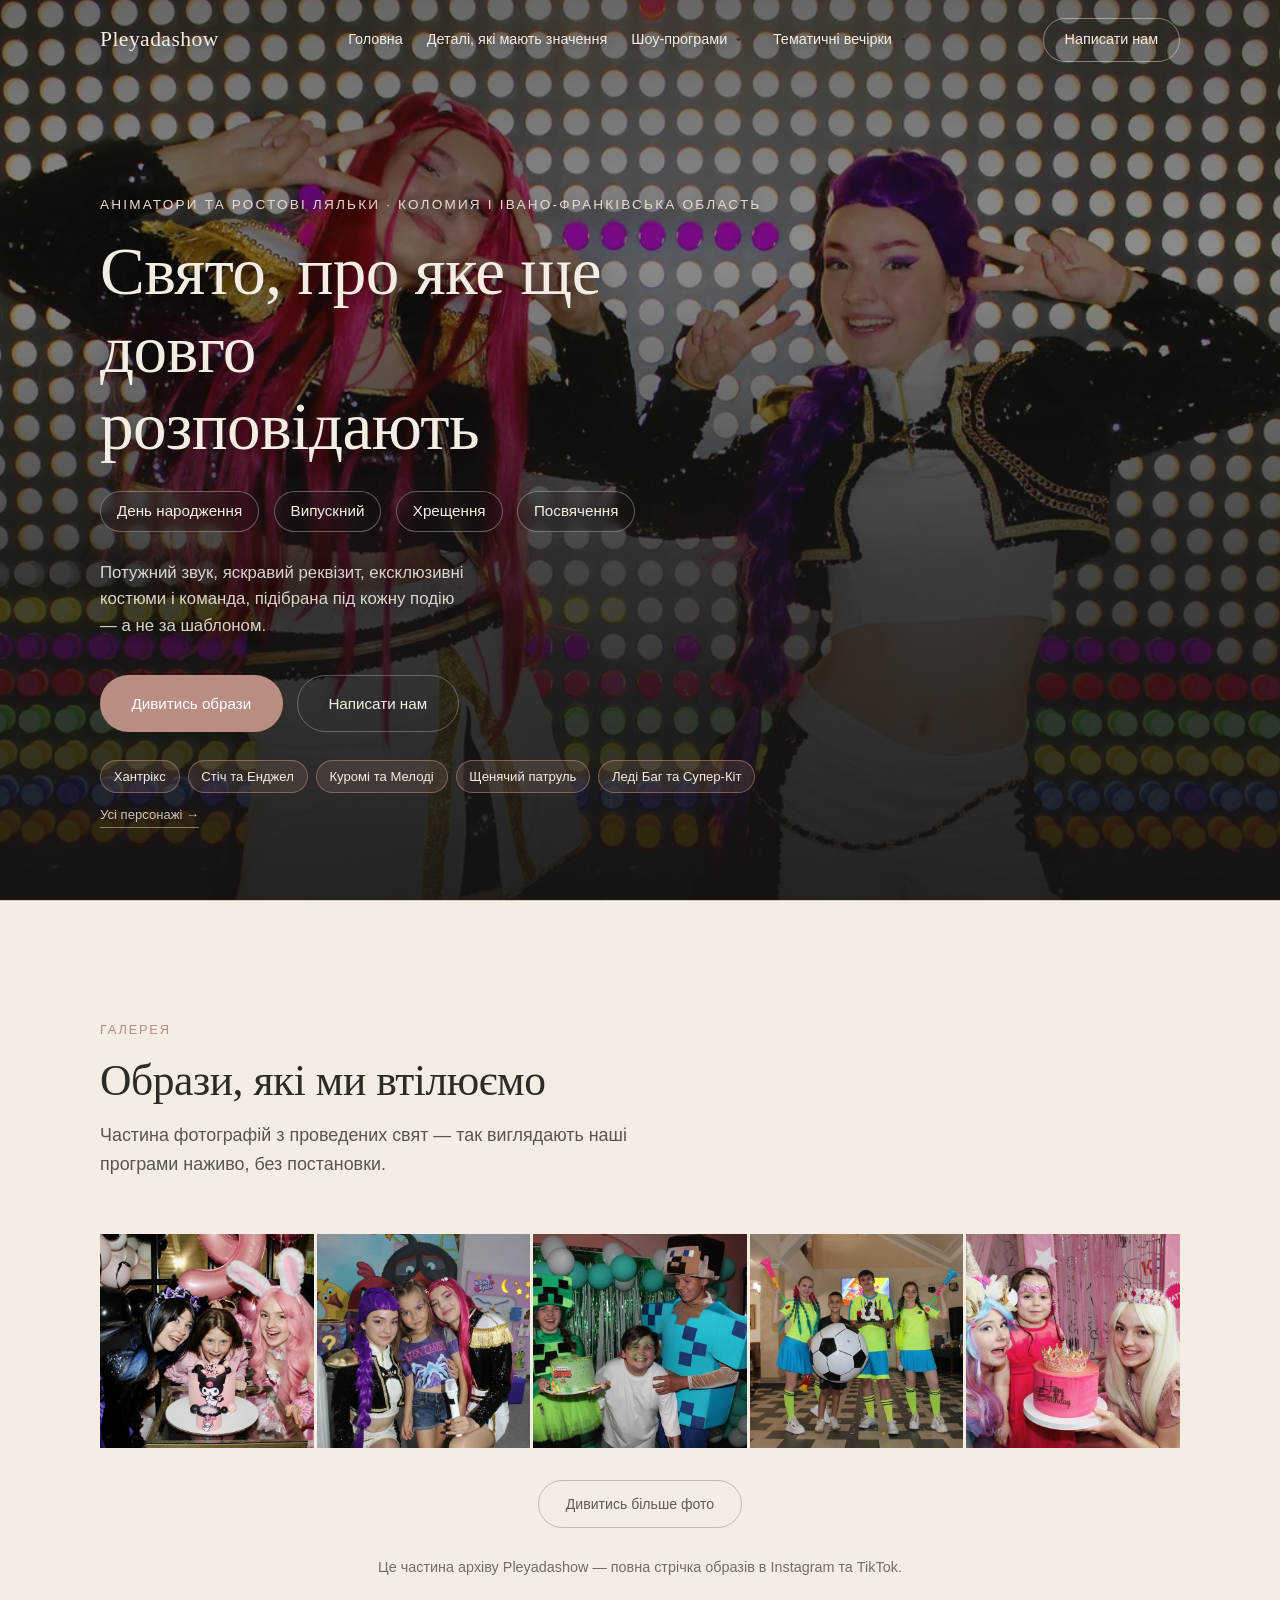
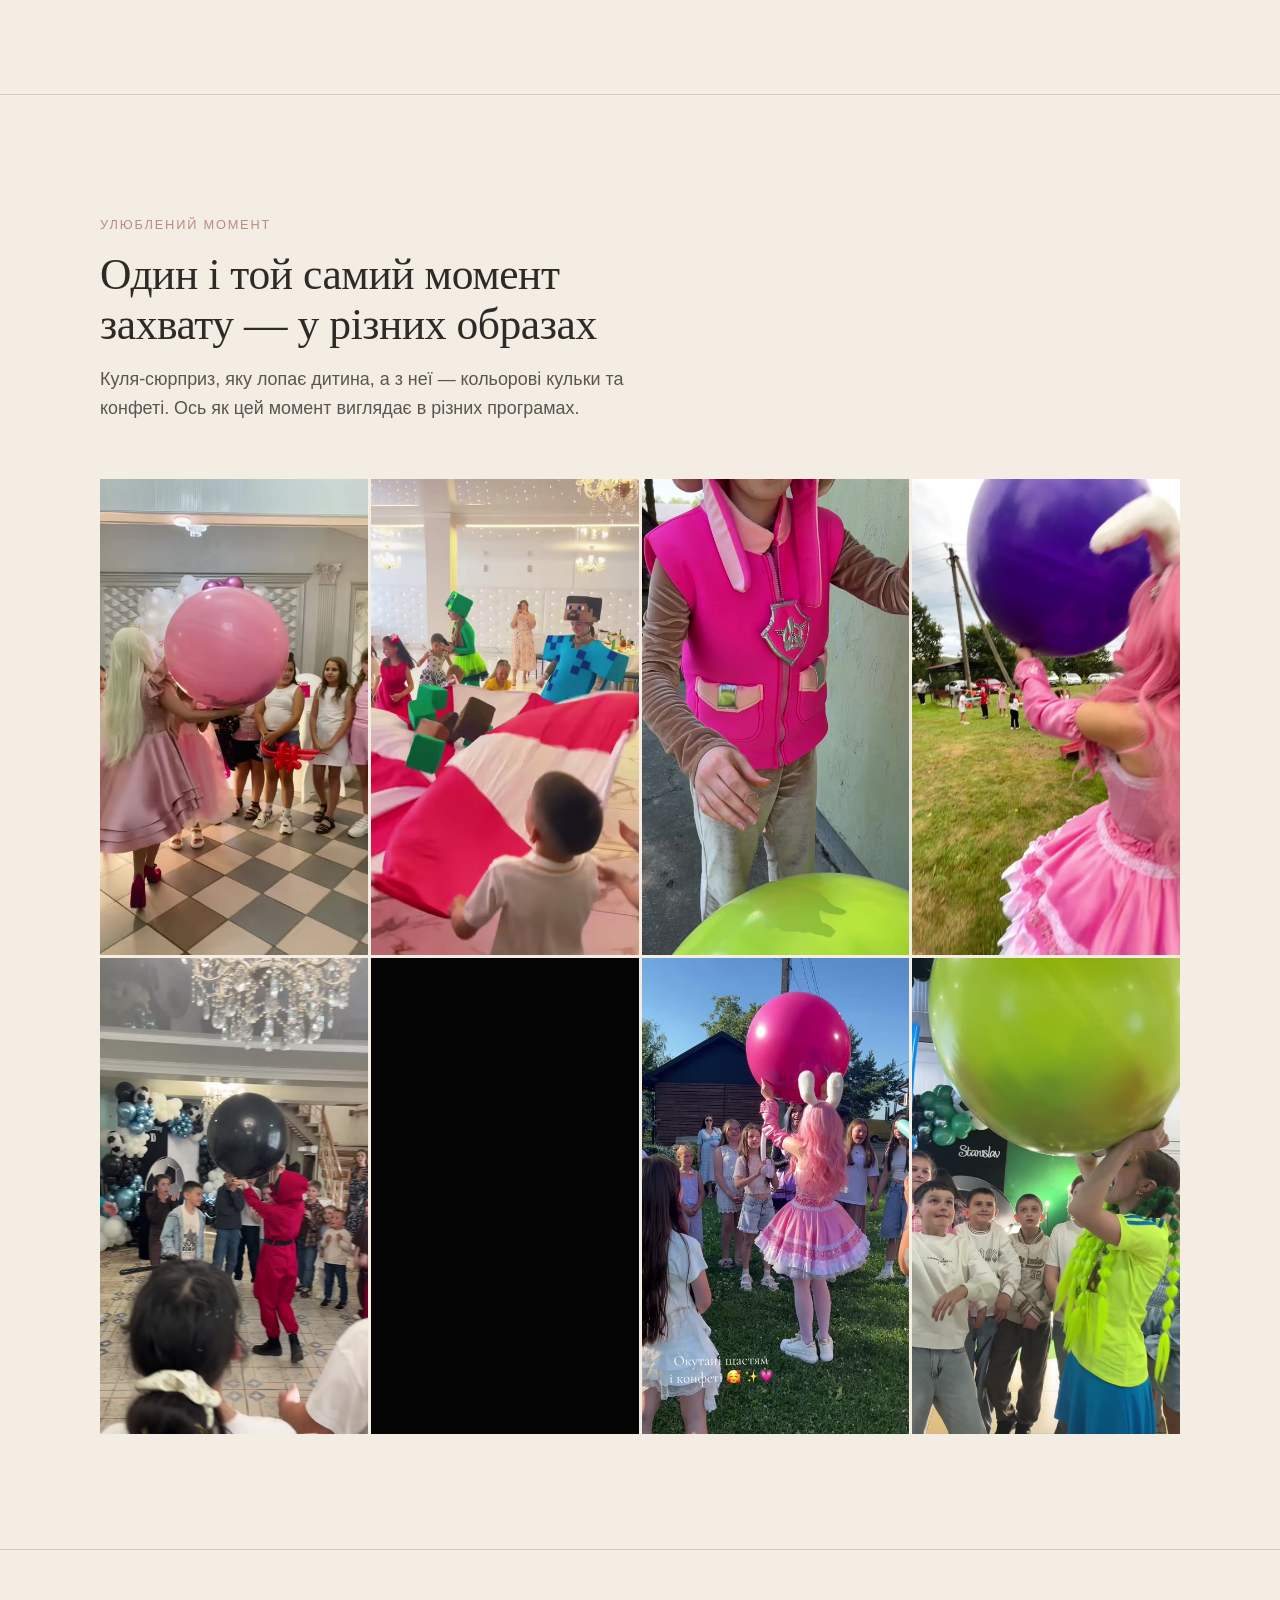
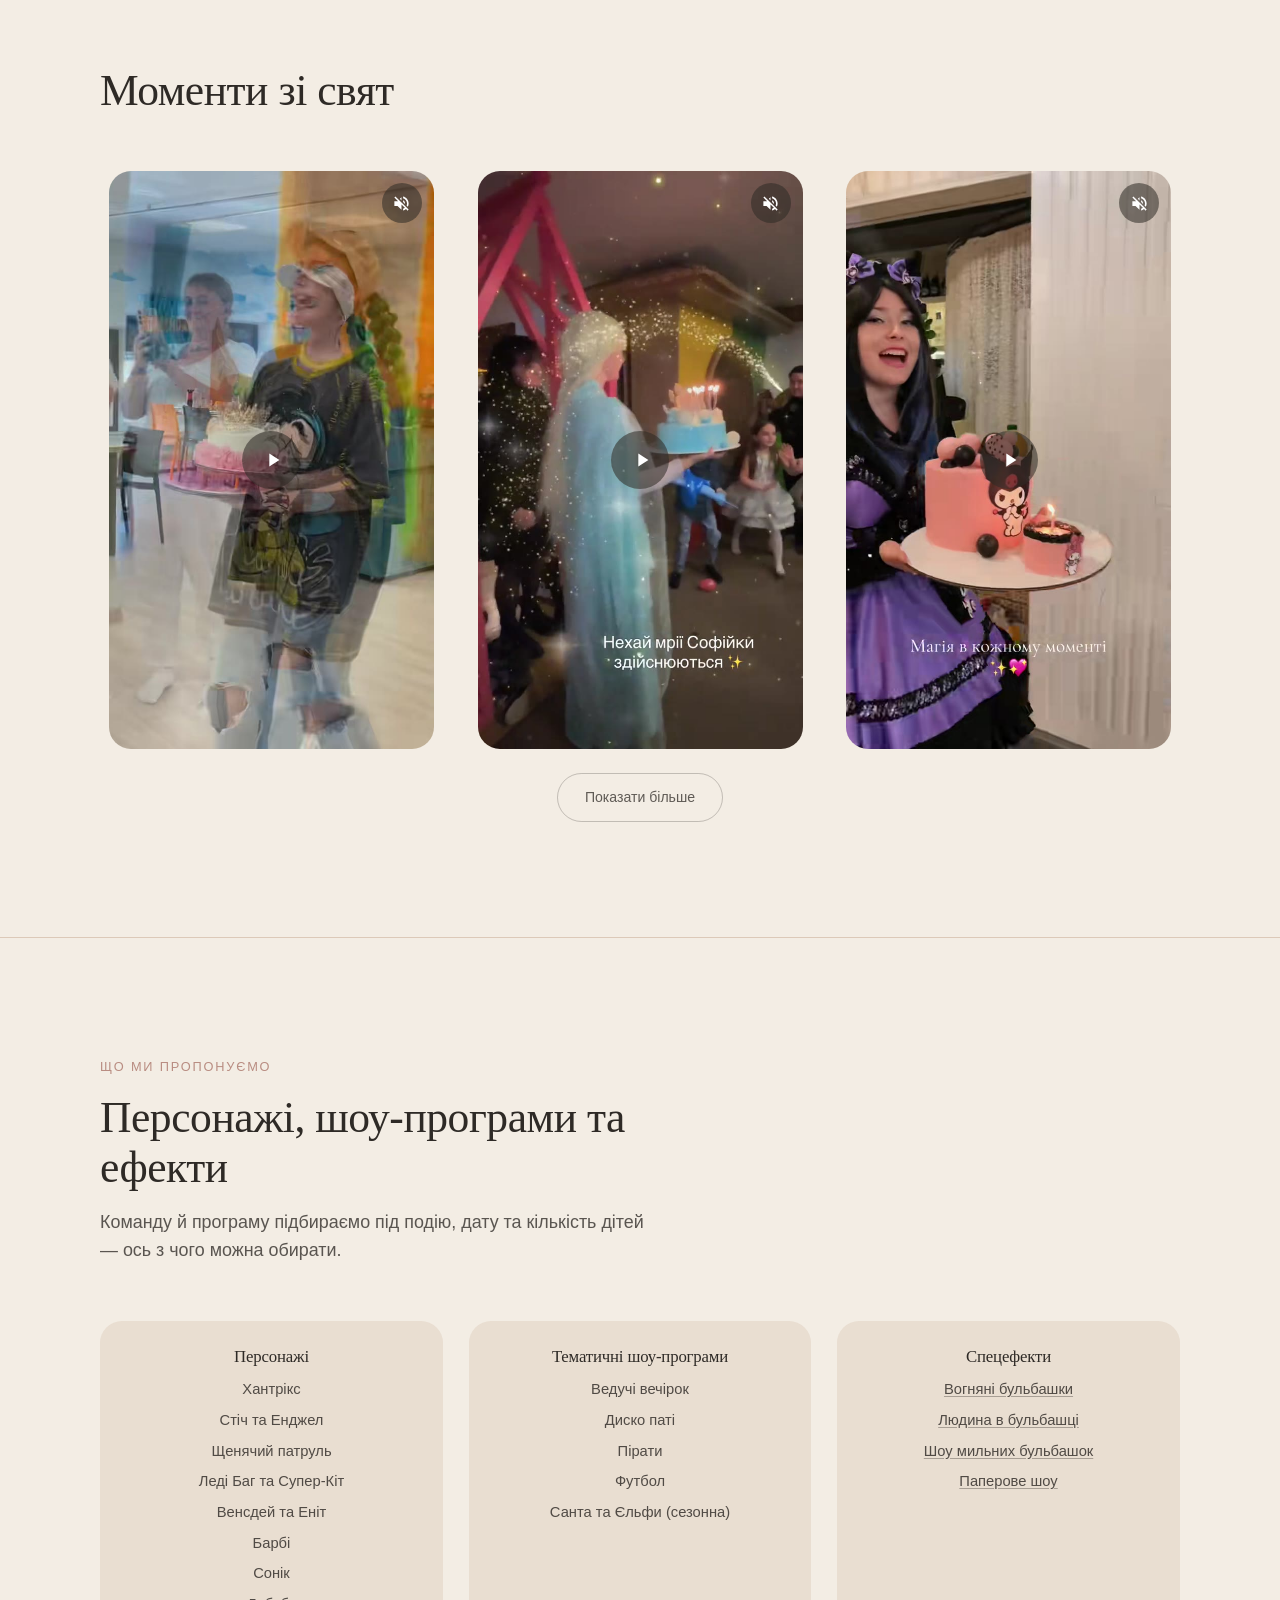
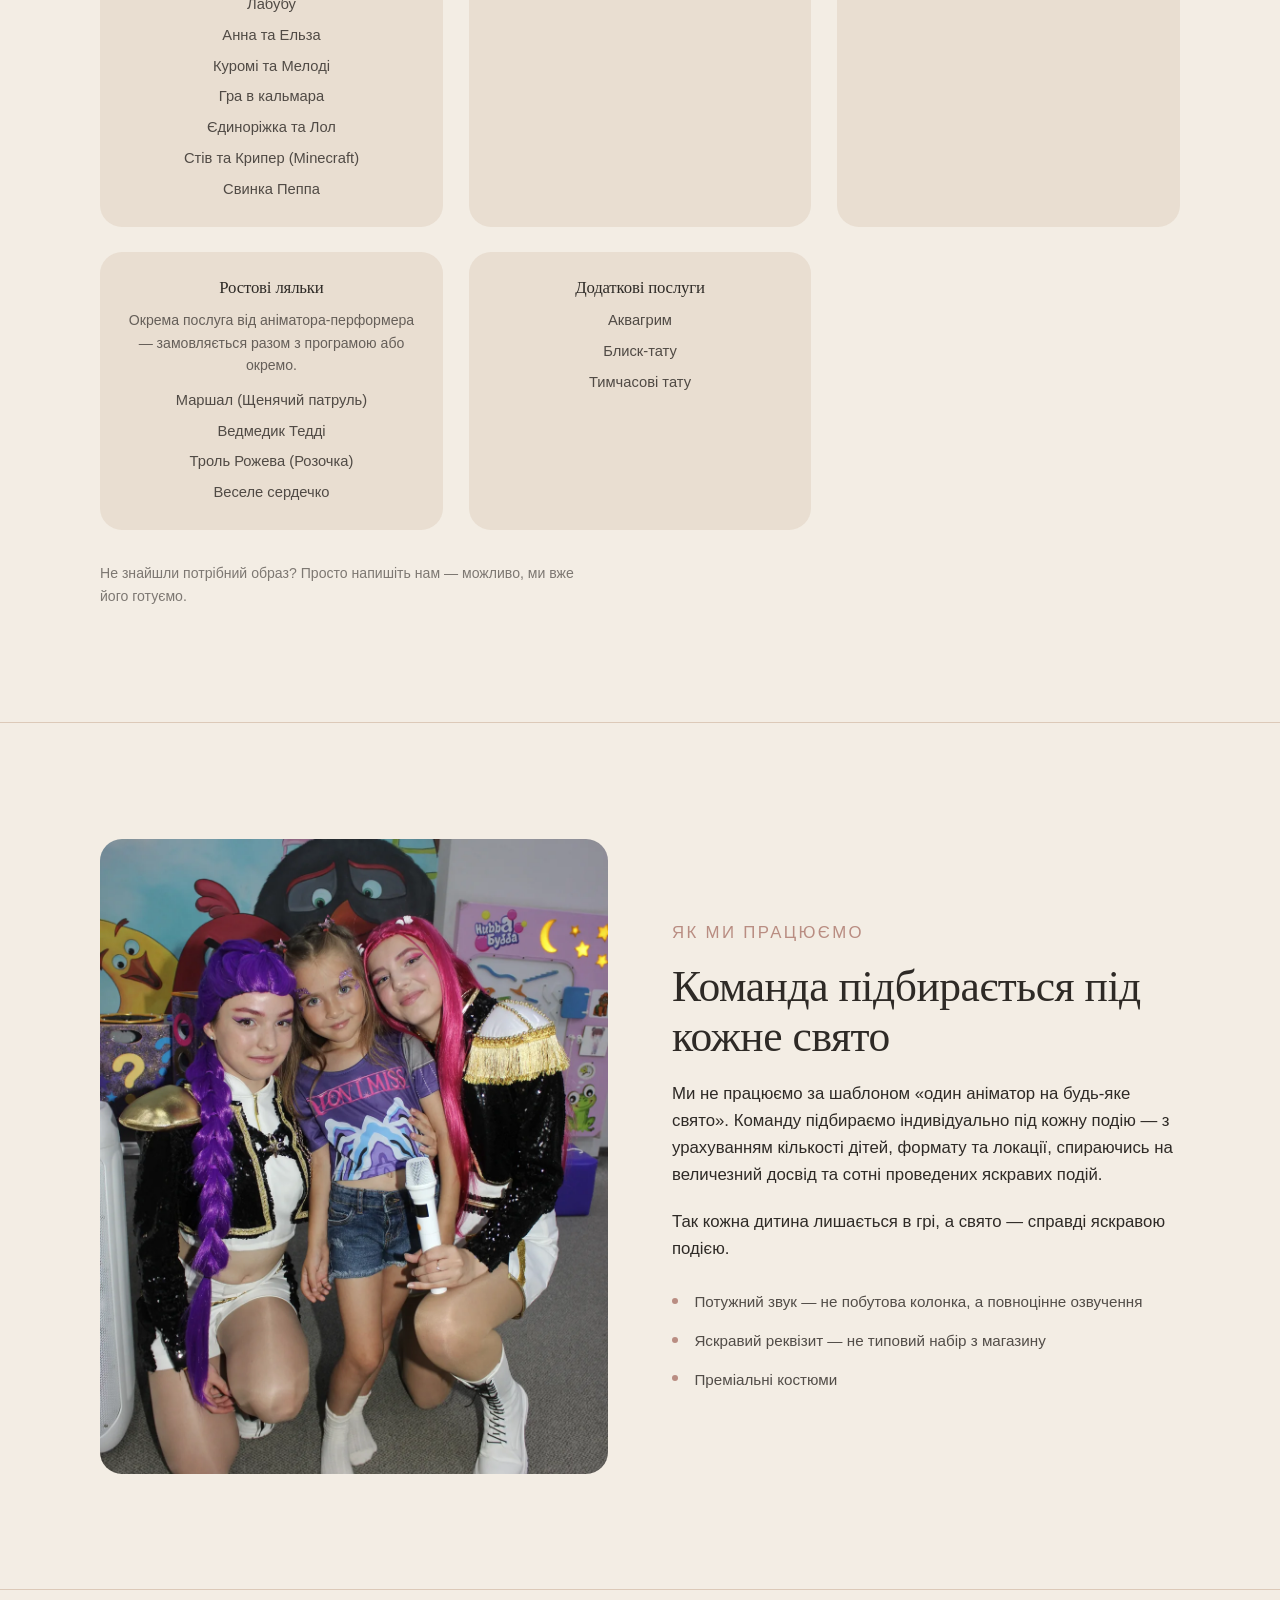
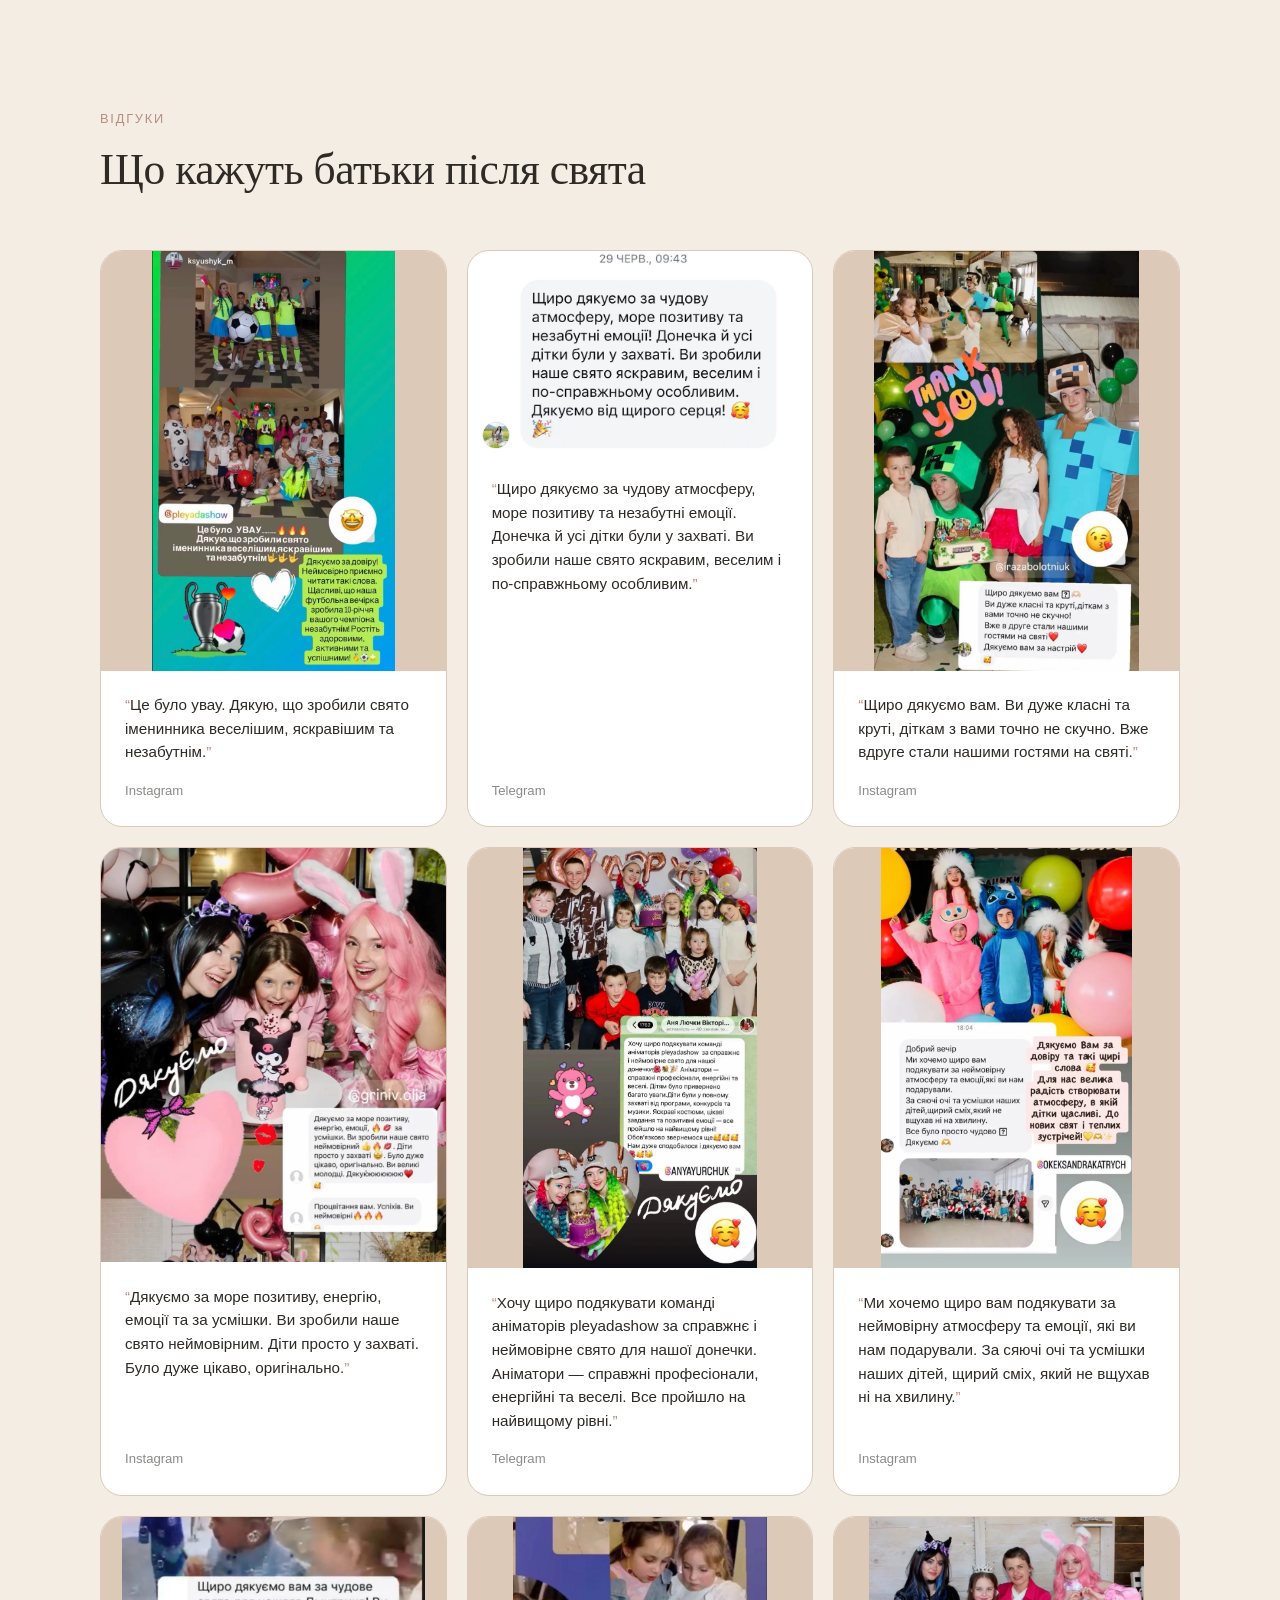
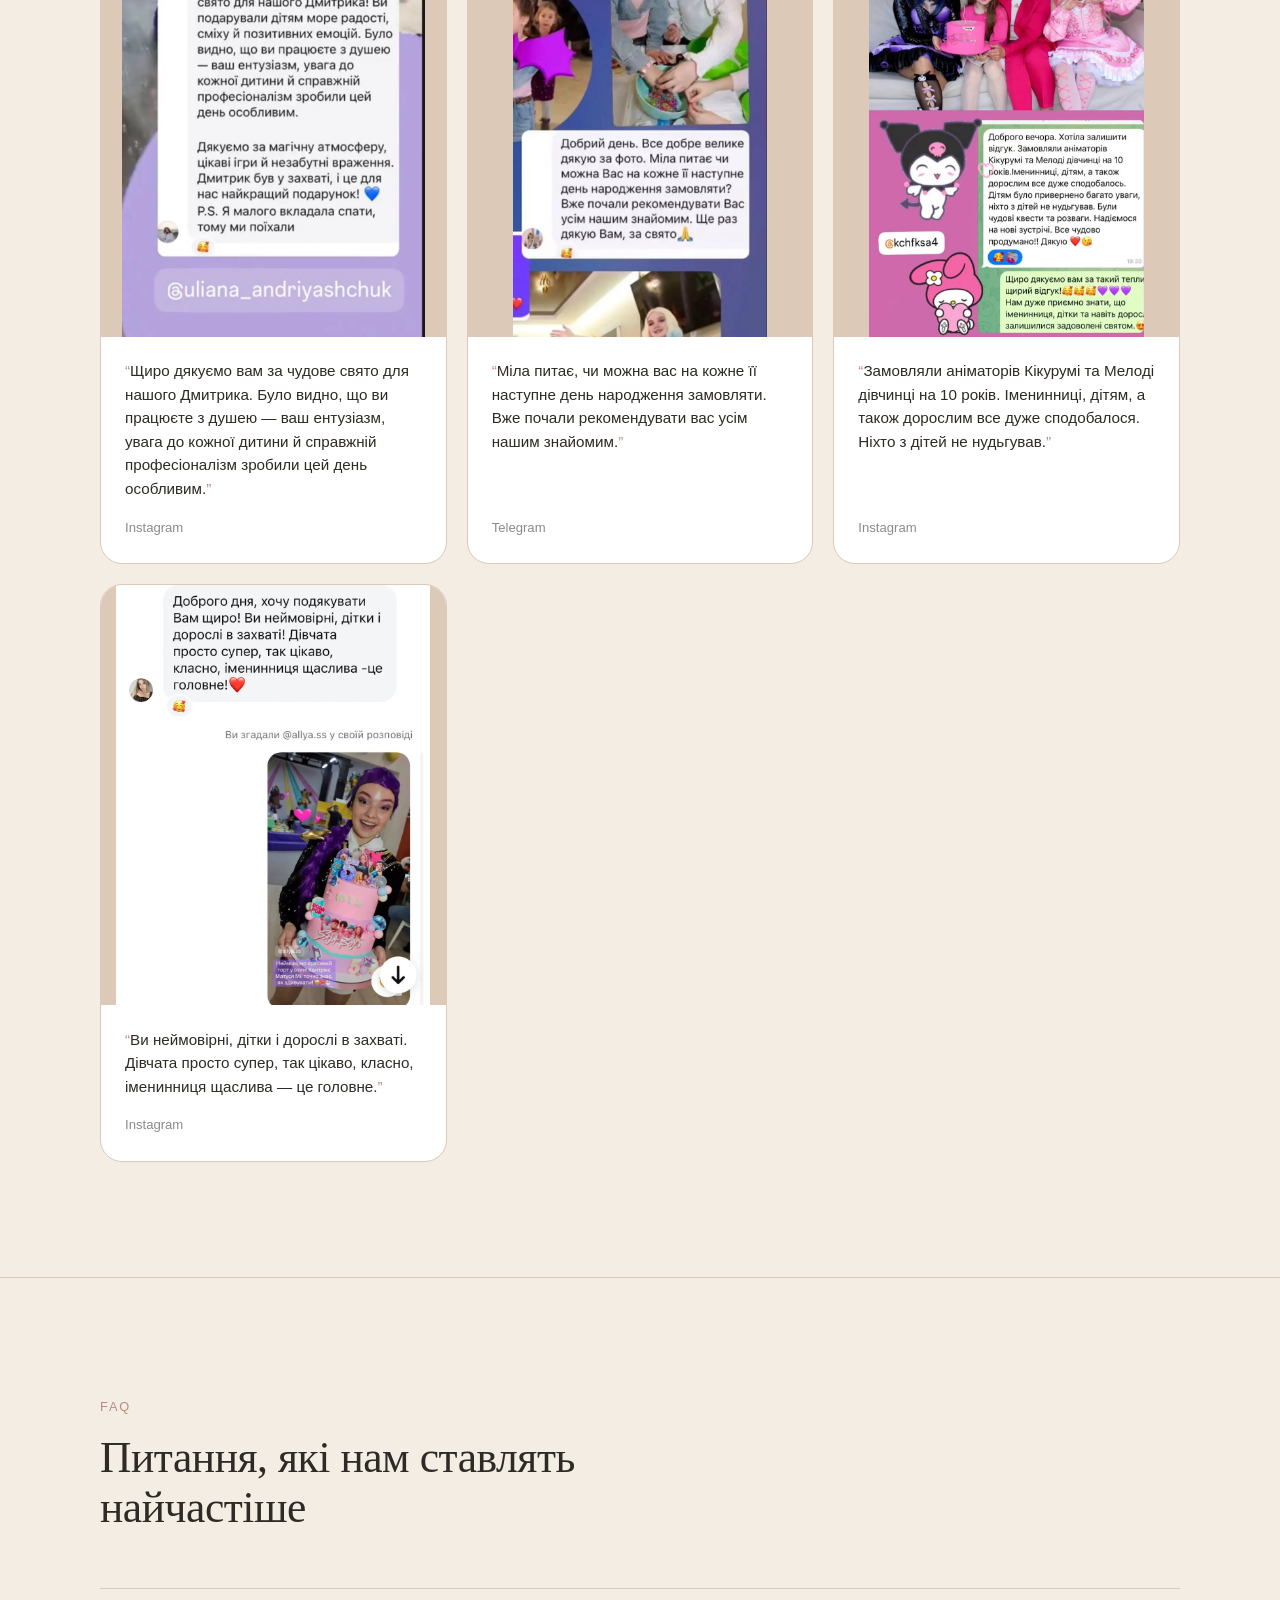
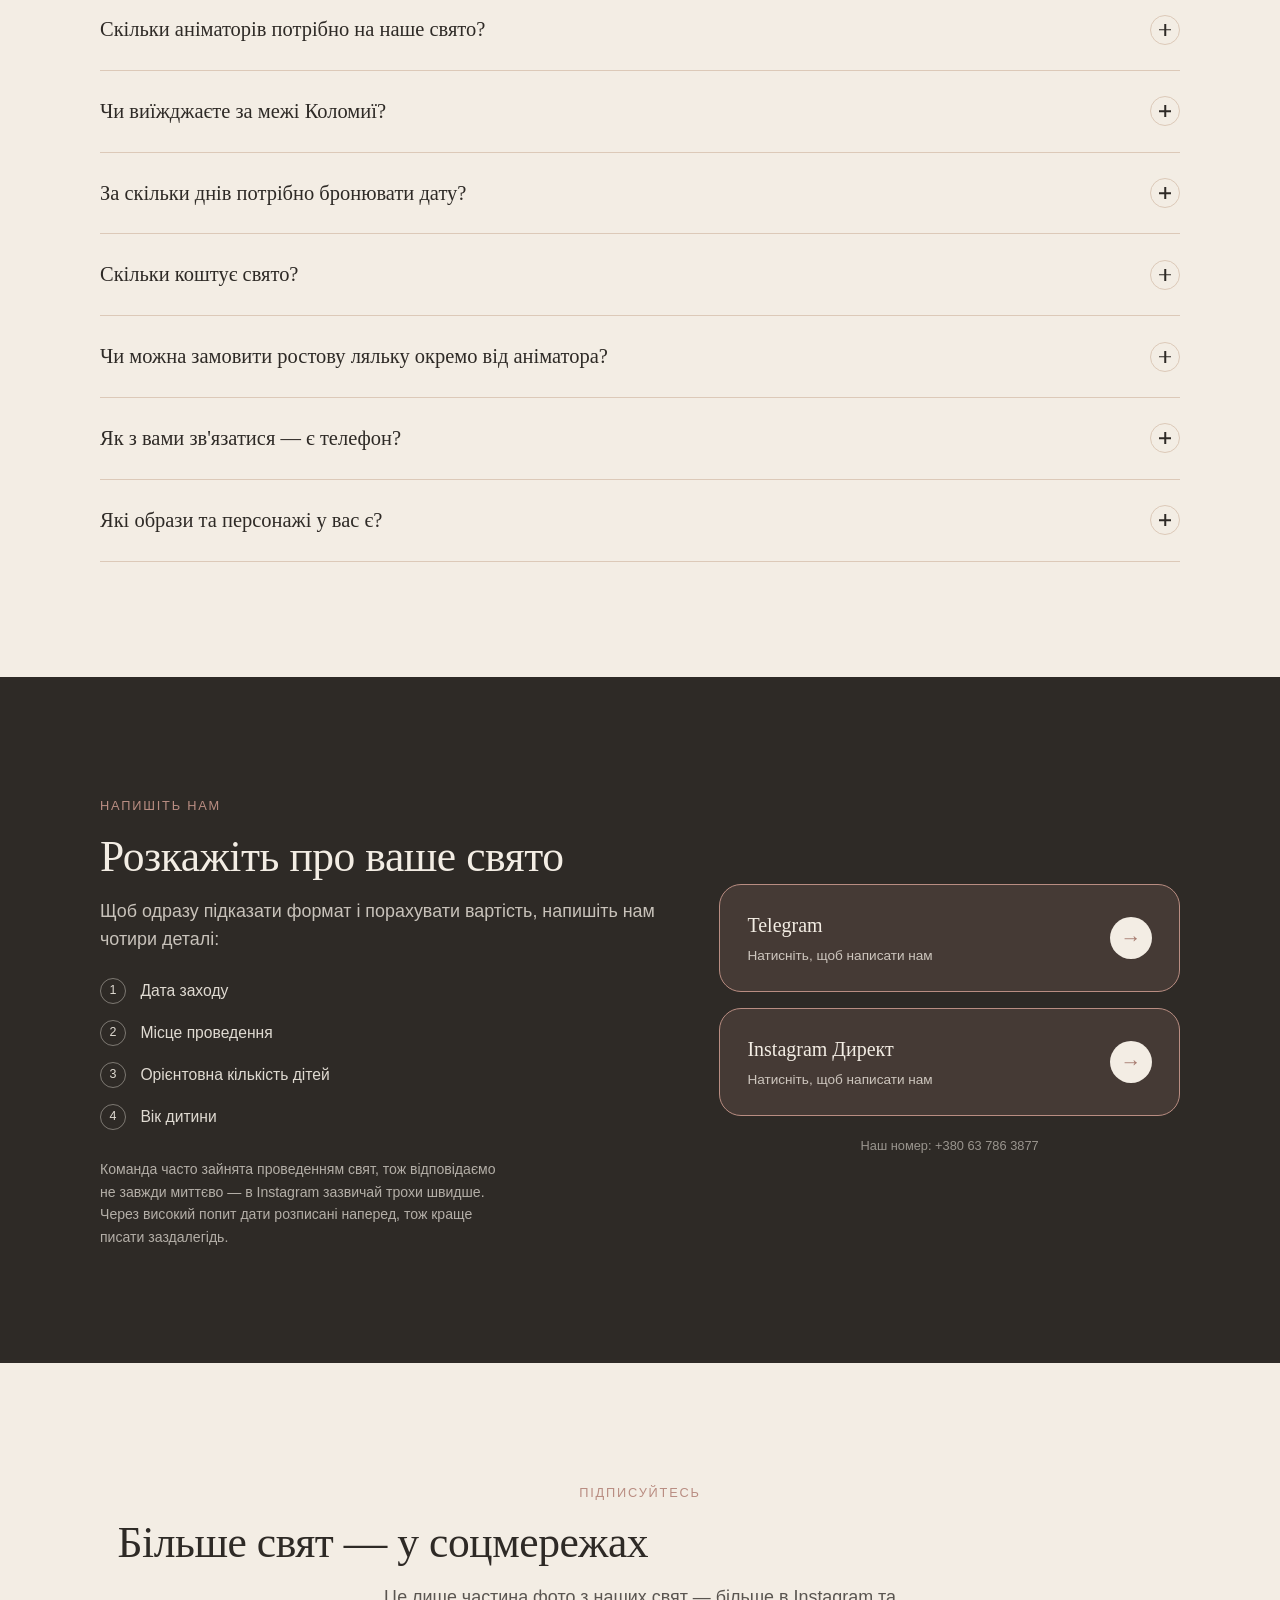
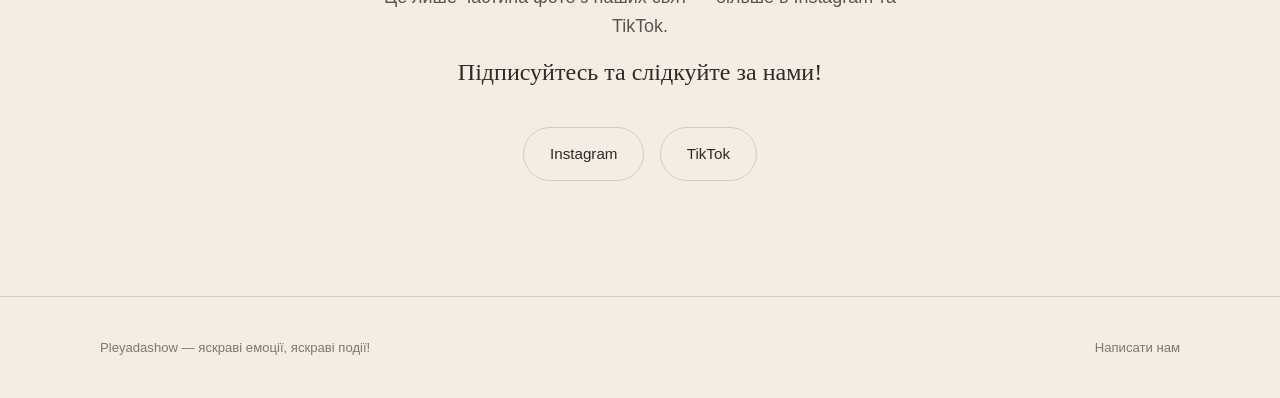
==== commit 6f978eca: "Додано розділ 'Шоу-програми' — хаб + бульбашкове шоу + вогняна бульбашка - Нова хаб-сторінка shou-pr" ====
--- a/index.html
+++ b/index.html
@@ -166,7 +166,19 @@
     <nav class="site-nav">
       <a href="#top">Головна</a>
       <a href="experience.html">Деталі, які мають значення</a>
-      <a href="paperove-shou.html">Паперове шоу</a>
+      <div class="nav-dropdown">
+        <a href="shou-programy.html">Шоу-програми</a>
+        <button type="button" class="nav-dropdown-caret" aria-expanded="false" aria-controls="nav-submenu-shows" aria-label="Розгорнути підменю «Шоу-програми»">
+          <svg viewBox="0 0 24 24" aria-hidden="true"><path d="M7 10l5 5 5-5z"/></svg>
+        </button>
+        <div class="nav-dropdown-menu" id="nav-submenu-shows">
+          <div class="nav-dropdown-menu-inner">
+            <a href="paperove-shou.html">Паперове шоу</a>
+            <a href="bulbashkove-shou.html">Бульбашкове шоу</a>
+            <a href="vognyana-bulbashka.html">Вогняна бульбашка</a>
+          </div>
+        </div>
+      </div>
       <div class="nav-dropdown">
         <a href="tematychni-vechirky.html">Тематичні вечірки</a>
         <button type="button" class="nav-dropdown-caret" aria-expanded="false" aria-controls="nav-submenu-parties" aria-label="Розгорнути підменю «Тематичні вечірки»">
@@ -191,7 +203,21 @@
   <nav class="mobile-menu" id="mobile-menu" aria-hidden="true">
     <a href="#top">Головна</a>
     <a href="experience.html">Деталі, які мають значення</a>
-    <a href="paperove-shou.html">Паперове шоу</a>
+    <div class="mobile-menu-item">
+      <div class="mobile-menu-row">
+        <a href="shou-programy.html" class="mobile-menu-link">Шоу-програми</a>
+        <button type="button" class="mobile-menu-caret" aria-expanded="false" aria-controls="mobile-submenu-shows" aria-label="Розгорнути підменю «Шоу-програми»">
+          <span class="mobile-menu-caret-icon" aria-hidden="true">▾</span>
+        </button>
+      </div>
+      <div class="mobile-submenu" id="mobile-submenu-shows">
+        <div class="mobile-submenu-inner">
+          <a href="paperove-shou.html">Паперове шоу</a>
+          <a href="bulbashkove-shou.html">Бульбашкове шоу</a>
+          <a href="vognyana-bulbashka.html">Вогняна бульбашка</a>
+        </div>
+      </div>
+    </div>
     <div class="mobile-menu-item">
       <div class="mobile-menu-row">
         <a href="tematychni-vechirky.html" class="mobile-menu-link">Тематичні вечірки</a>
@@ -445,9 +471,9 @@
         <div class="program-card" data-reveal>
           <h3>Спецефекти</h3>
           <ul>
-            <li>Вогняні бульбашки</li>
-            <li>Людина в бульбашці</li>
-            <li>Шоу мильних бульбашок</li>
+            <li><a href="vognyana-bulbashka.html">Вогняні бульбашки</a></li>
+            <li><a href="bulbashkove-shou.html">Людина в бульбашці</a></li>
+            <li><a href="bulbashkove-shou.html">Шоу мильних бульбашок</a></li>
             <li><a href="paperove-shou.html">Паперове шоу</a></li>
           </ul>
         </div>
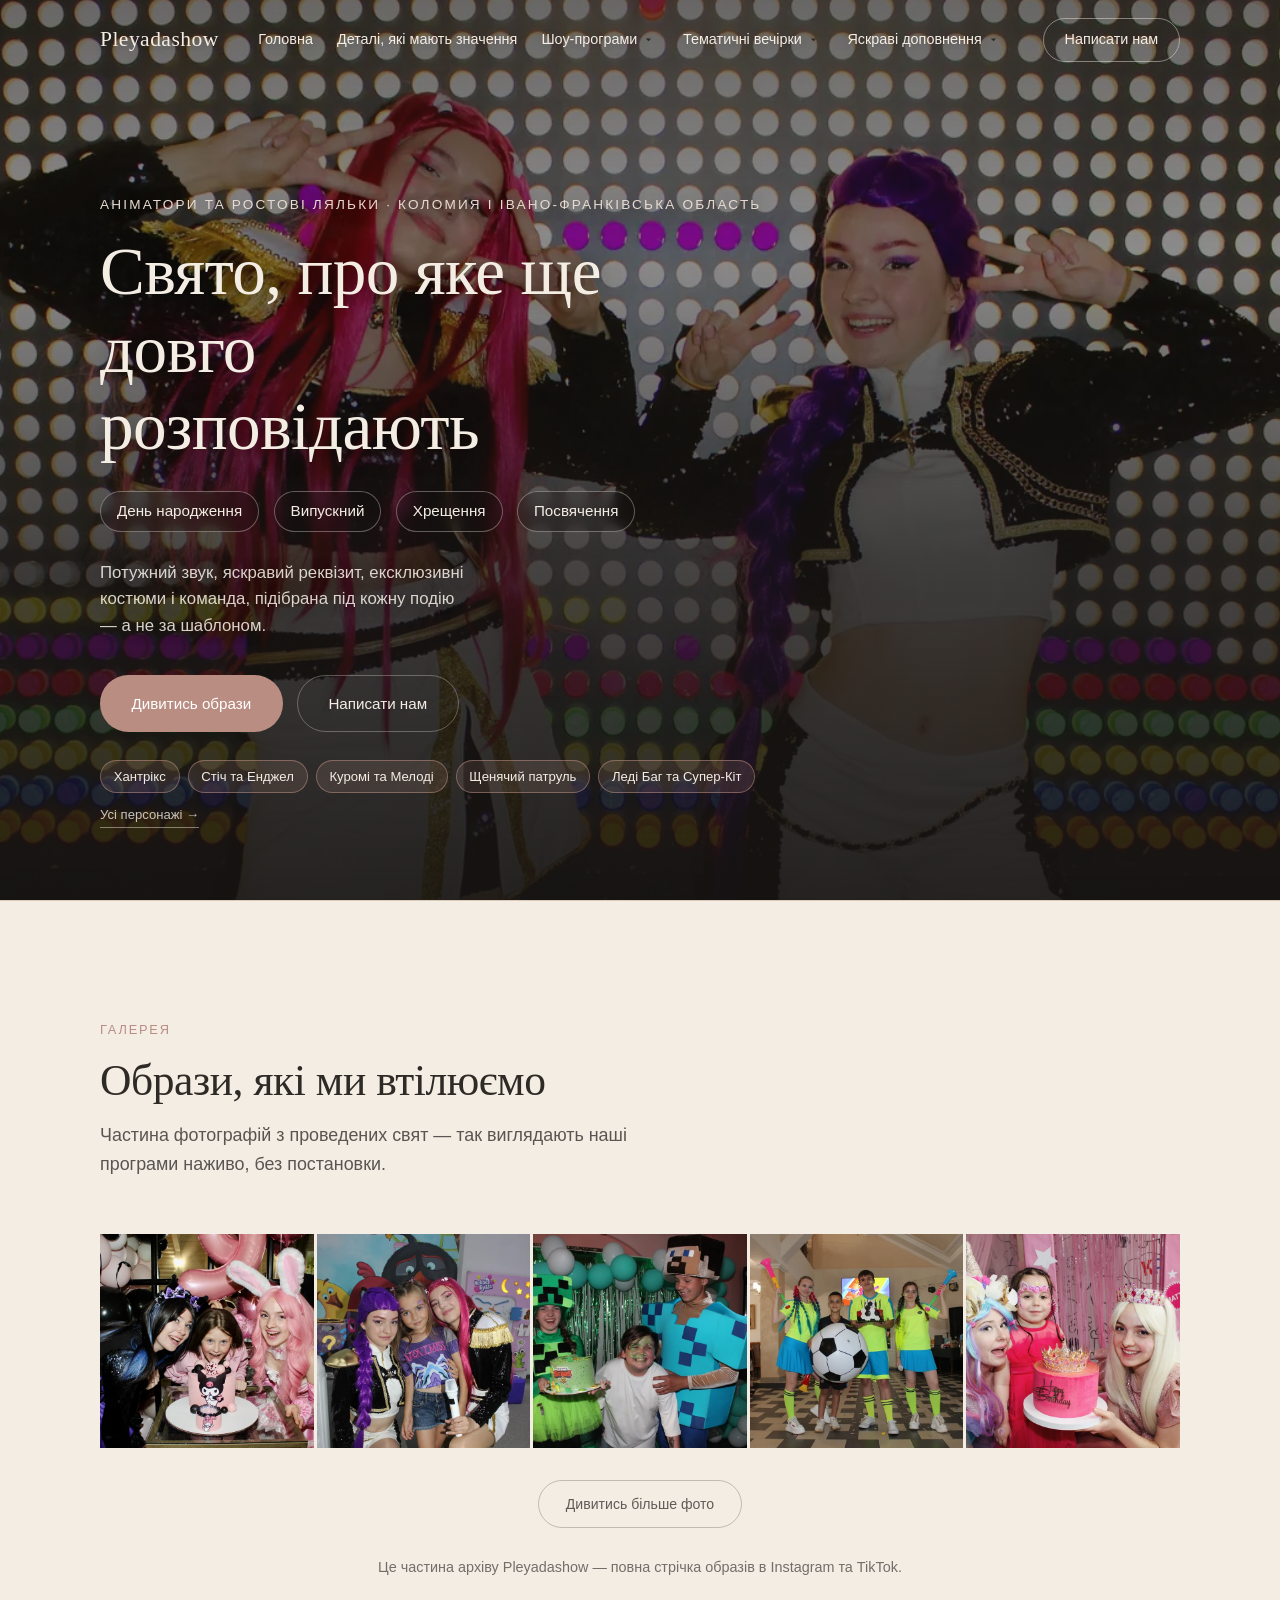
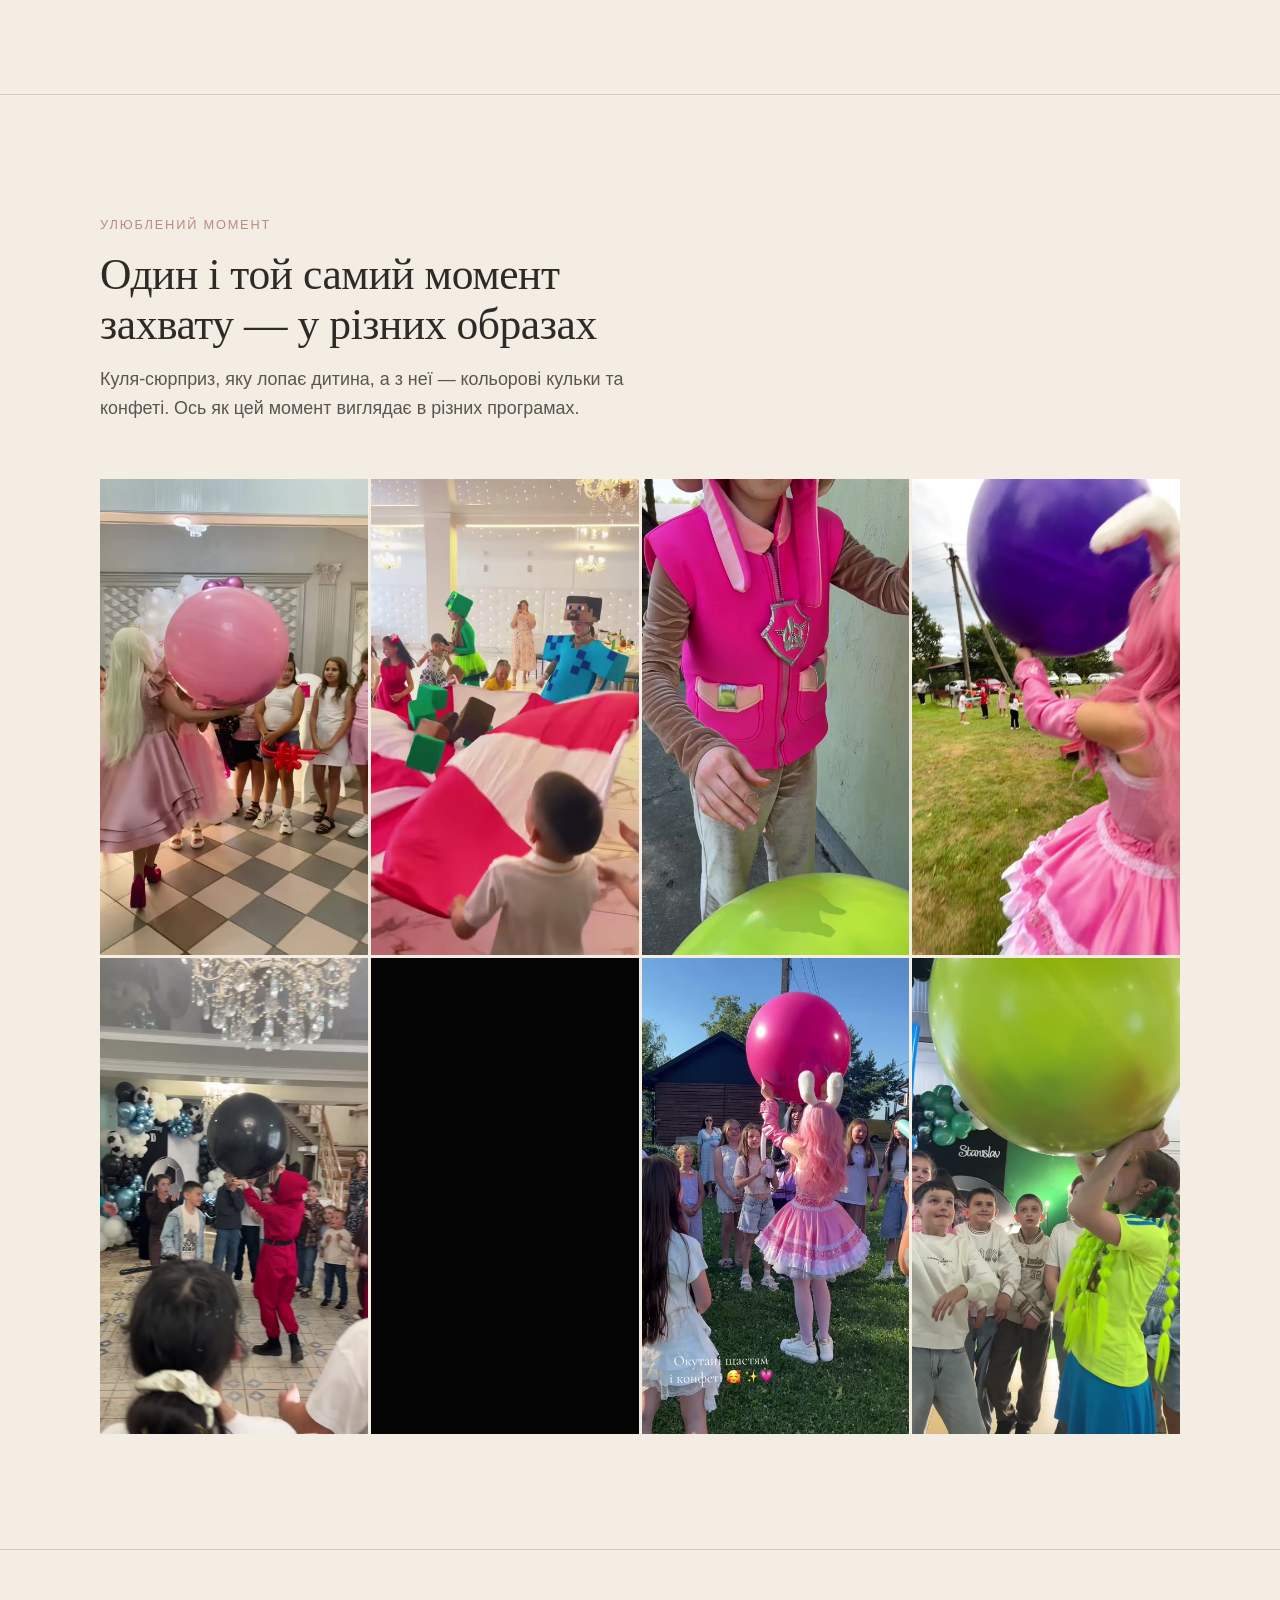
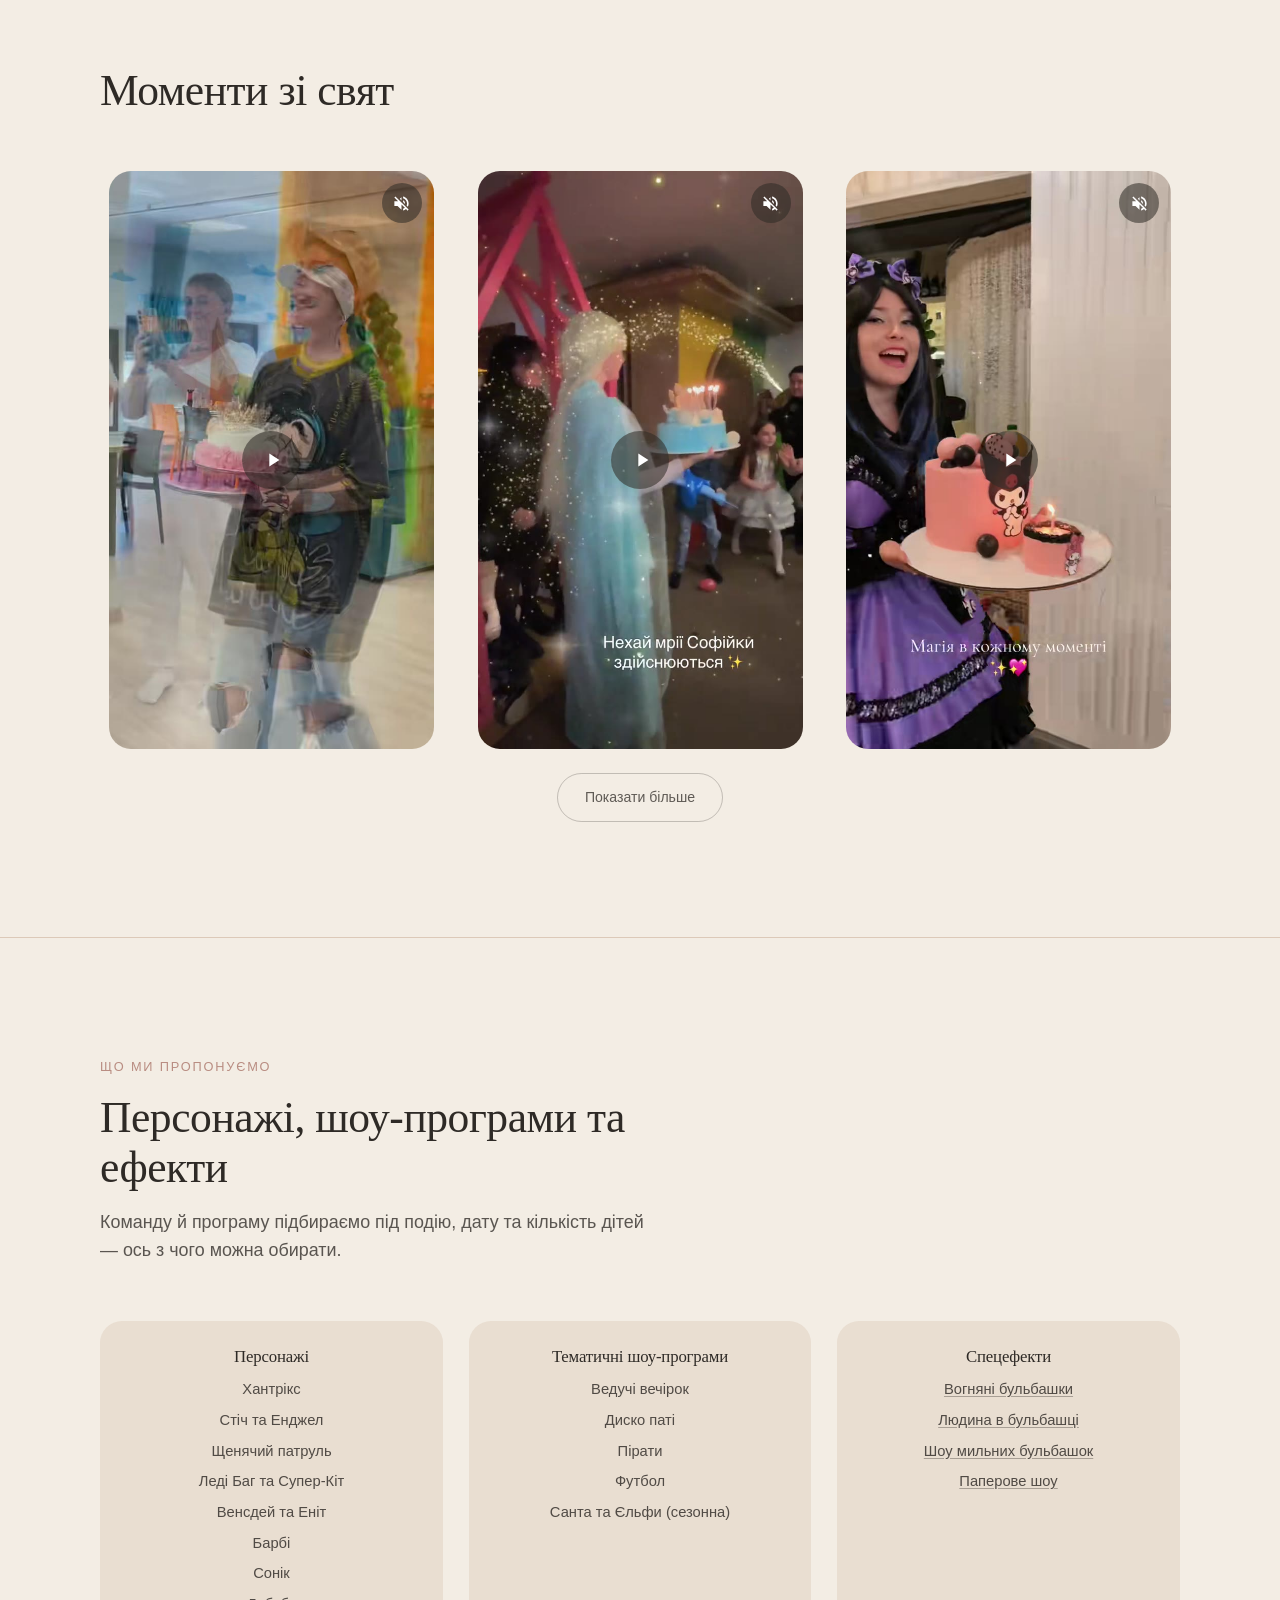
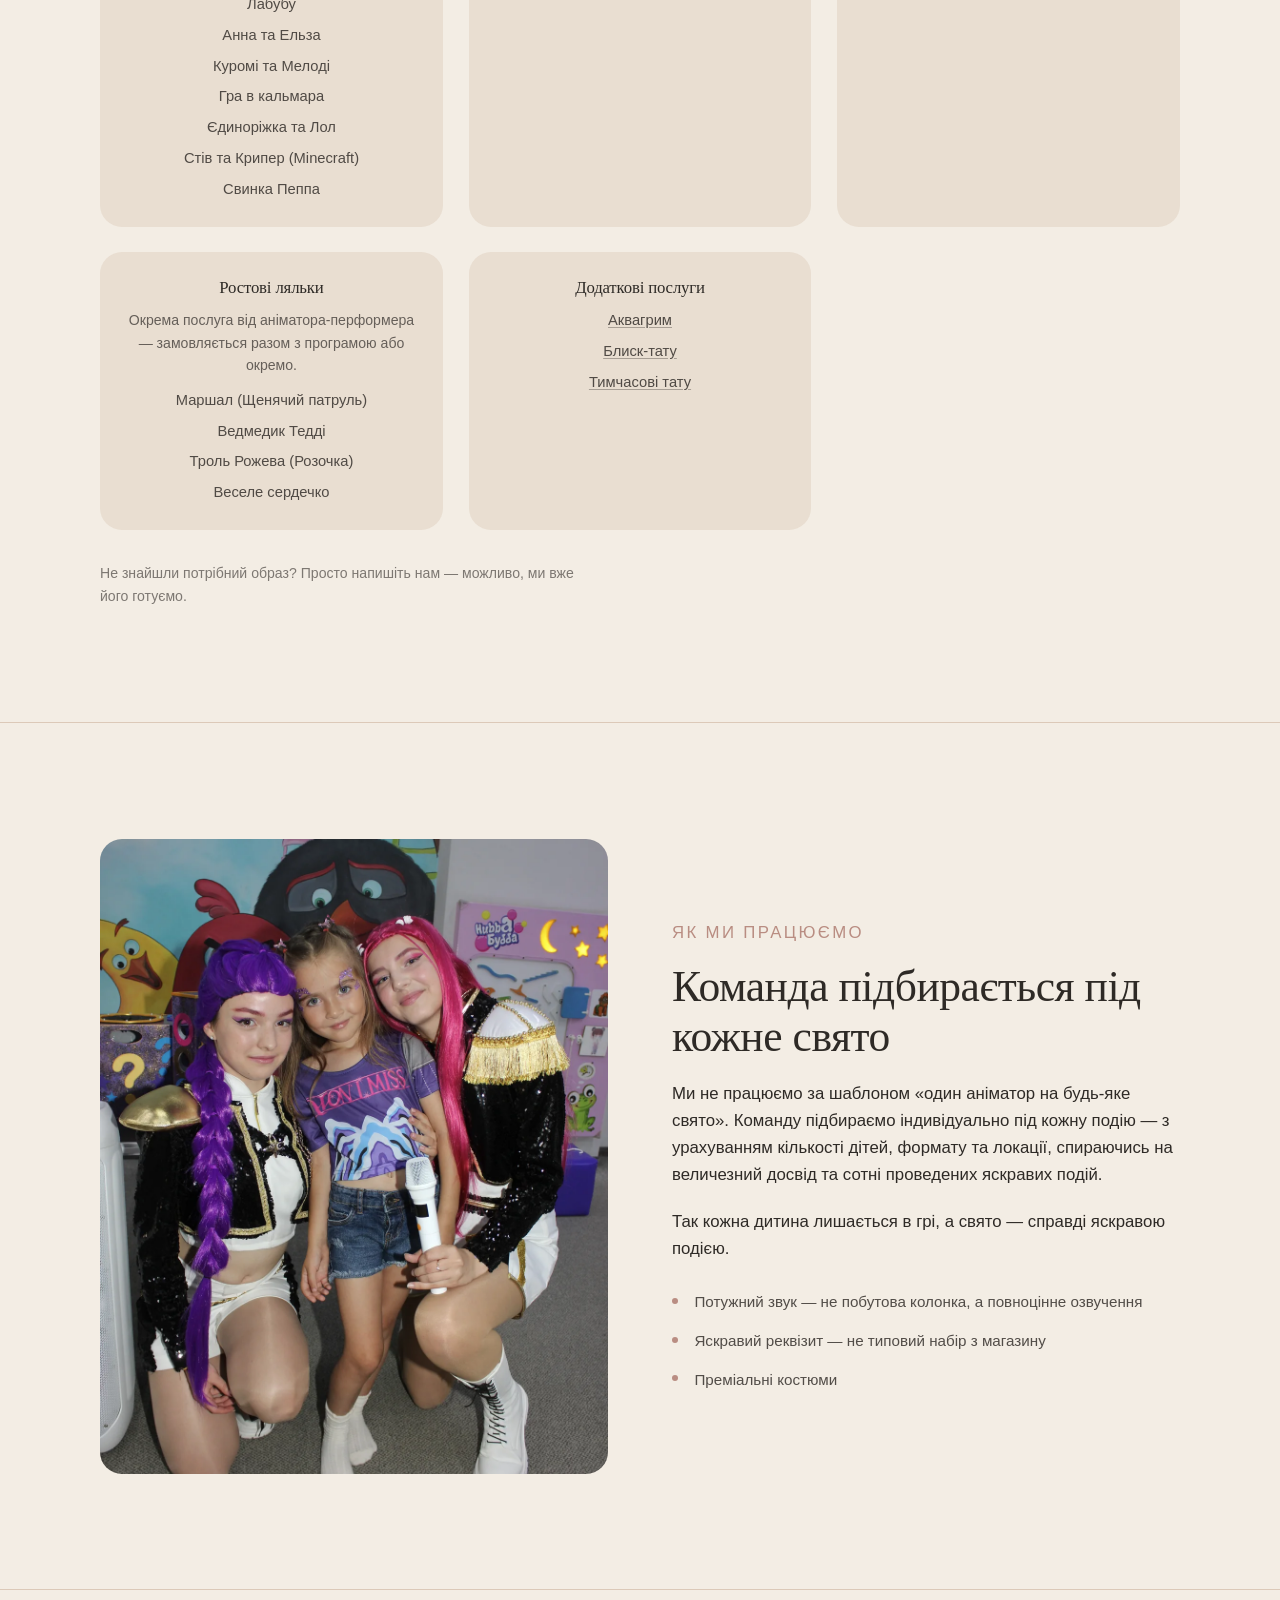
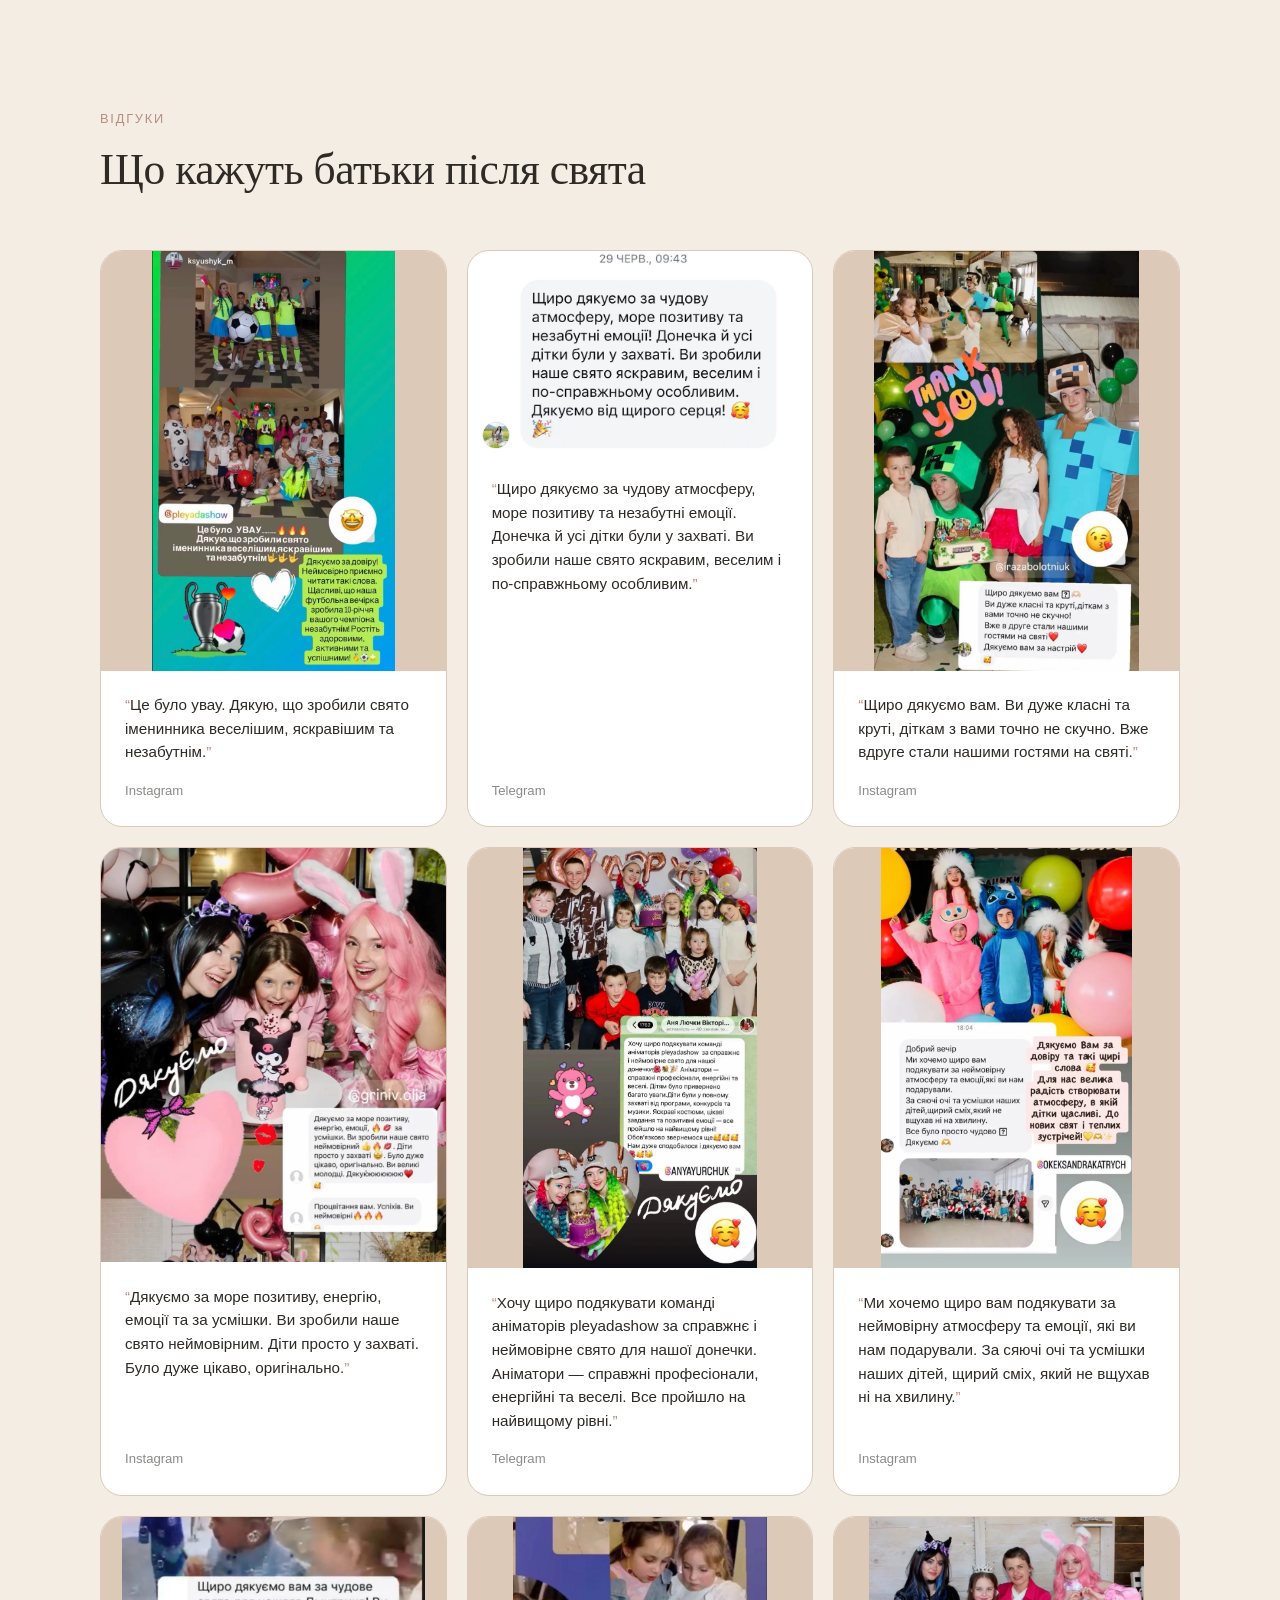
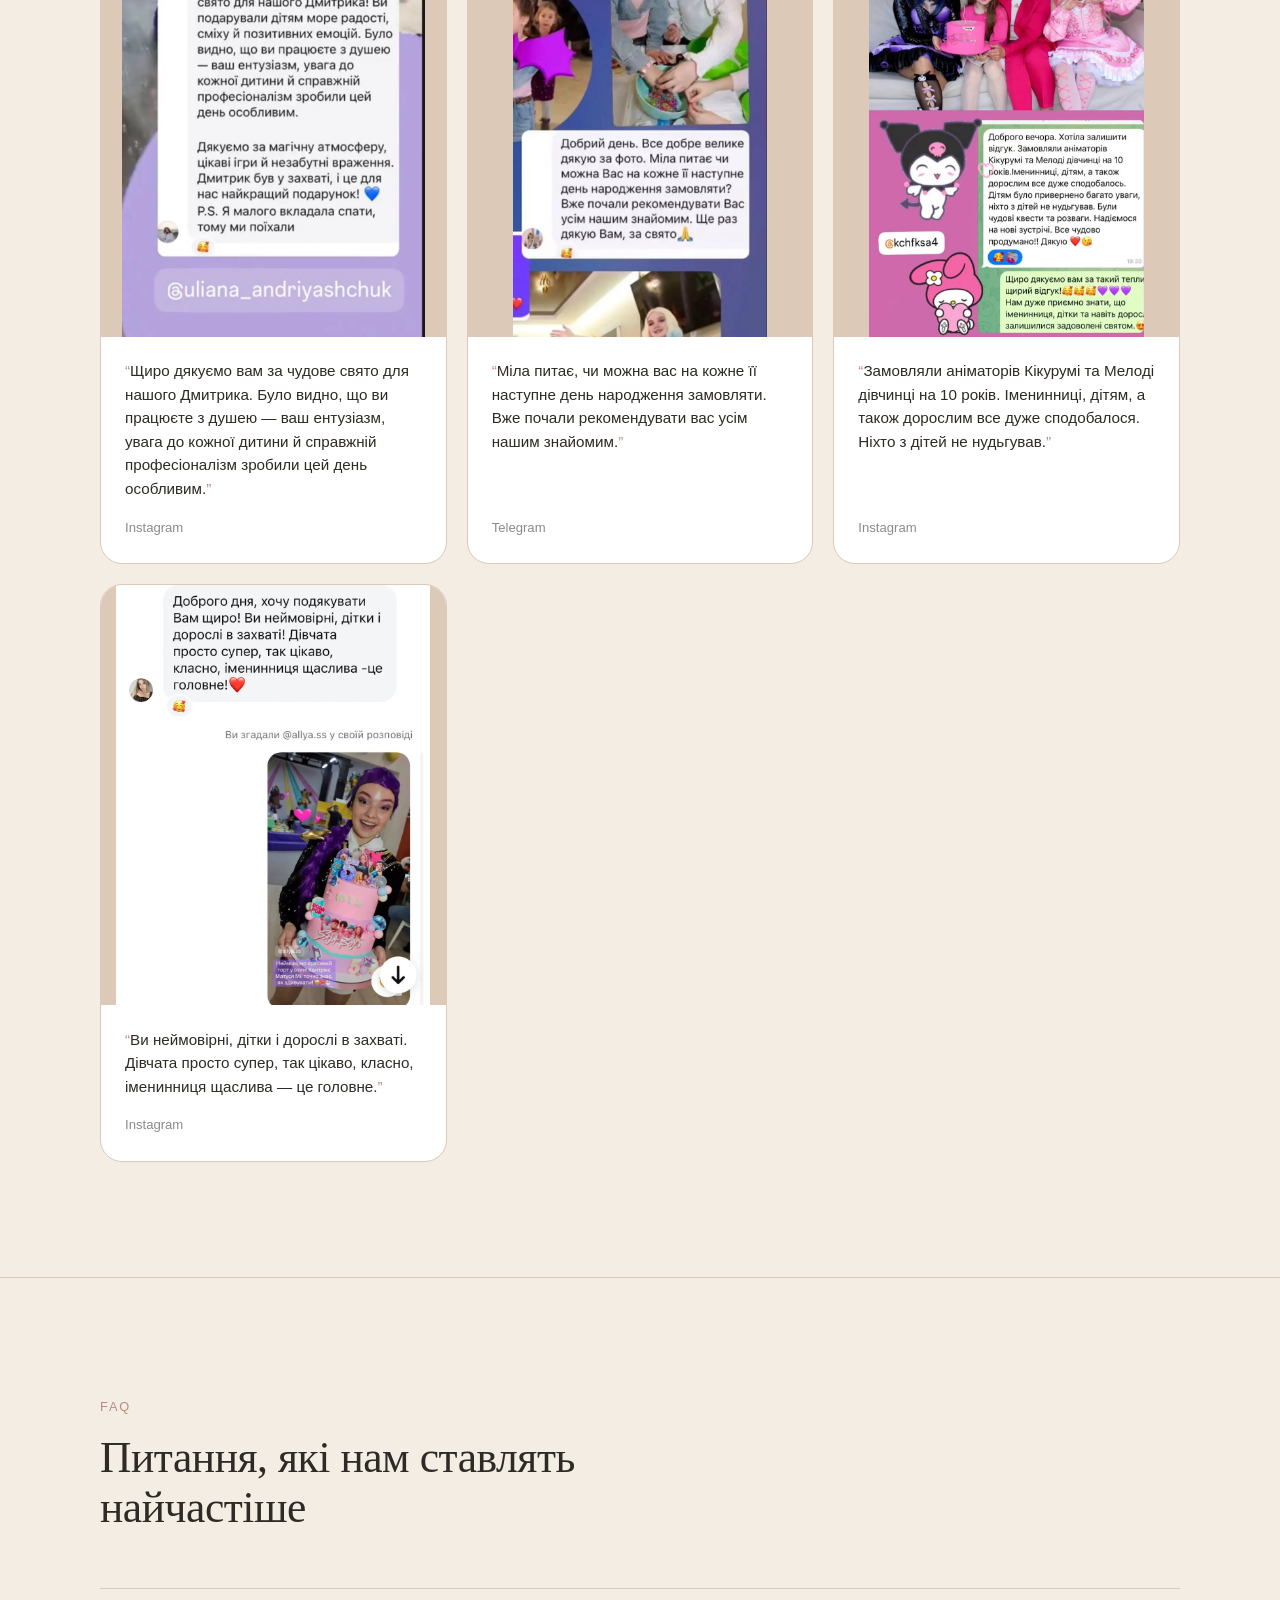
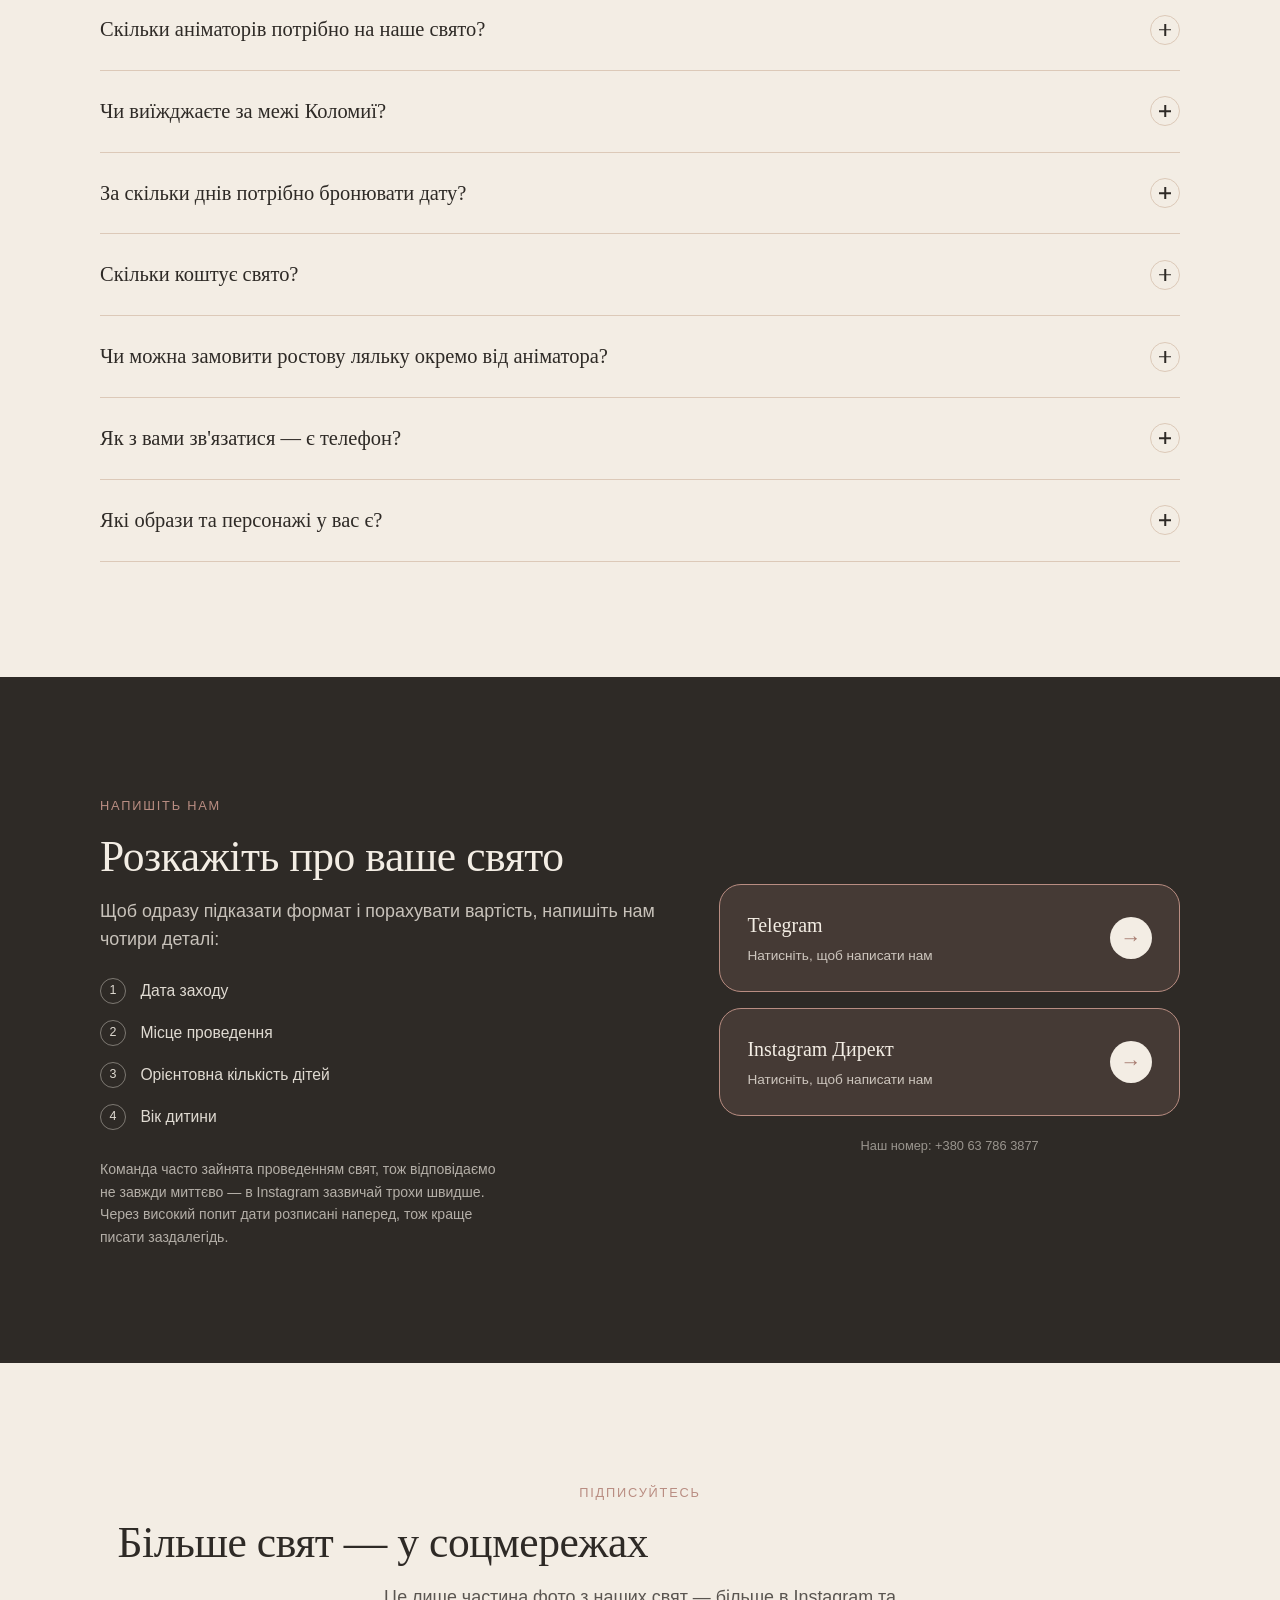
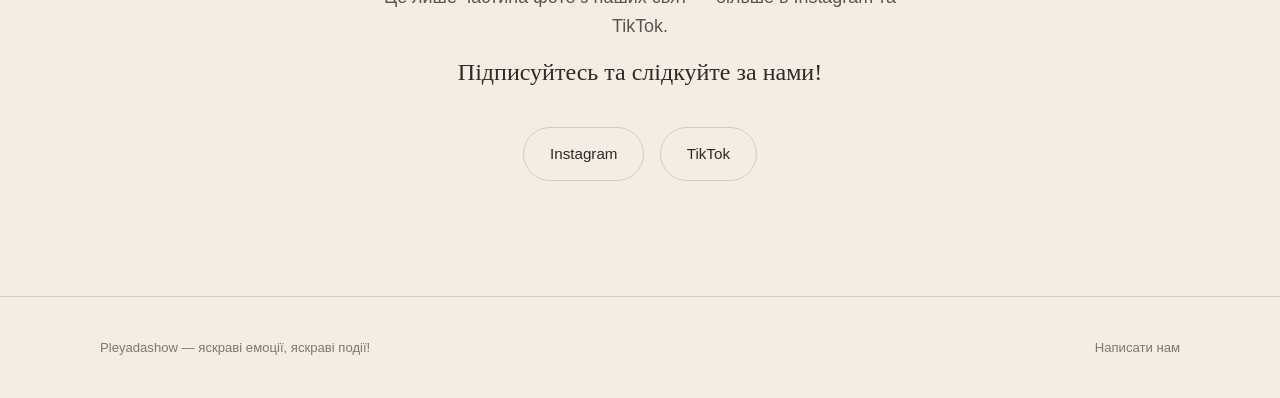
==== commit 7cc408ac: "Додано розділ 'Яскраві доповнення' — хаб + 4 сторінки допів - Нова хаб-сторінка yaskravi-dopovnennya" ====
--- a/index.html
+++ b/index.html
@@ -192,6 +192,20 @@
           </div>
         </div>
       </div>
+      <div class="nav-dropdown">
+        <a href="yaskravi-dopovnennya.html">Яскраві доповнення</a>
+        <button type="button" class="nav-dropdown-caret" aria-expanded="false" aria-controls="nav-submenu-extras" aria-label="Розгорнути підменю «Яскраві доповнення»">
+          <svg viewBox="0 0 24 24" aria-hidden="true"><path d="M7 10l5 5 5-5z"/></svg>
+        </button>
+        <div class="nav-dropdown-menu" id="nav-submenu-extras">
+          <div class="nav-dropdown-menu-inner">
+            <a href="kulya-syurpryz.html">Куля сюрприз</a>
+            <a href="tymchasovi-tatu.html">Тимчасові тату</a>
+            <a href="glitter-tatu.html">Гліттер тату</a>
+            <a href="akvagrym.html">Аквагрим</a>
+          </div>
+        </div>
+      </div>
     </nav>
     <div class="header-actions">
       <a href="#contact" class="btn btn--outline header-cta">Написати нам</a>
@@ -230,6 +244,22 @@
           <a href="futbolna-vechirka.html">Футбольна вечірка</a>
           <a href="disko-pati.html">Диско-паті</a>
           <a href="veduchi-vechirok.html">Ведучі вечірок</a>
+        </div>
+      </div>
+    </div>
+    <div class="mobile-menu-item">
+      <div class="mobile-menu-row">
+        <a href="yaskravi-dopovnennya.html" class="mobile-menu-link">Яскраві доповнення</a>
+        <button type="button" class="mobile-menu-caret" aria-expanded="false" aria-controls="mobile-submenu-extras" aria-label="Розгорнути підменю «Яскраві доповнення»">
+          <span class="mobile-menu-caret-icon" aria-hidden="true">▾</span>
+        </button>
+      </div>
+      <div class="mobile-submenu" id="mobile-submenu-extras">
+        <div class="mobile-submenu-inner">
+          <a href="kulya-syurpryz.html">Куля сюрприз</a>
+          <a href="tymchasovi-tatu.html">Тимчасові тату</a>
+          <a href="glitter-tatu.html">Гліттер тату</a>
+          <a href="akvagrym.html">Аквагрим</a>
         </div>
       </div>
     </div>
@@ -490,9 +520,9 @@
         <div class="program-card" data-reveal>
           <h3>Додаткові послуги</h3>
           <ul>
-            <li>Аквагрим</li>
-            <li>Блиск-тату</li>
-            <li>Тимчасові тату</li>
+            <li><a href="akvagrym.html">Аквагрим</a></li>
+            <li><a href="glitter-tatu.html">Блиск-тату</a></li>
+            <li><a href="tymchasovi-tatu.html">Тимчасові тату</a></li>
           </ul>
         </div>
       </div>
